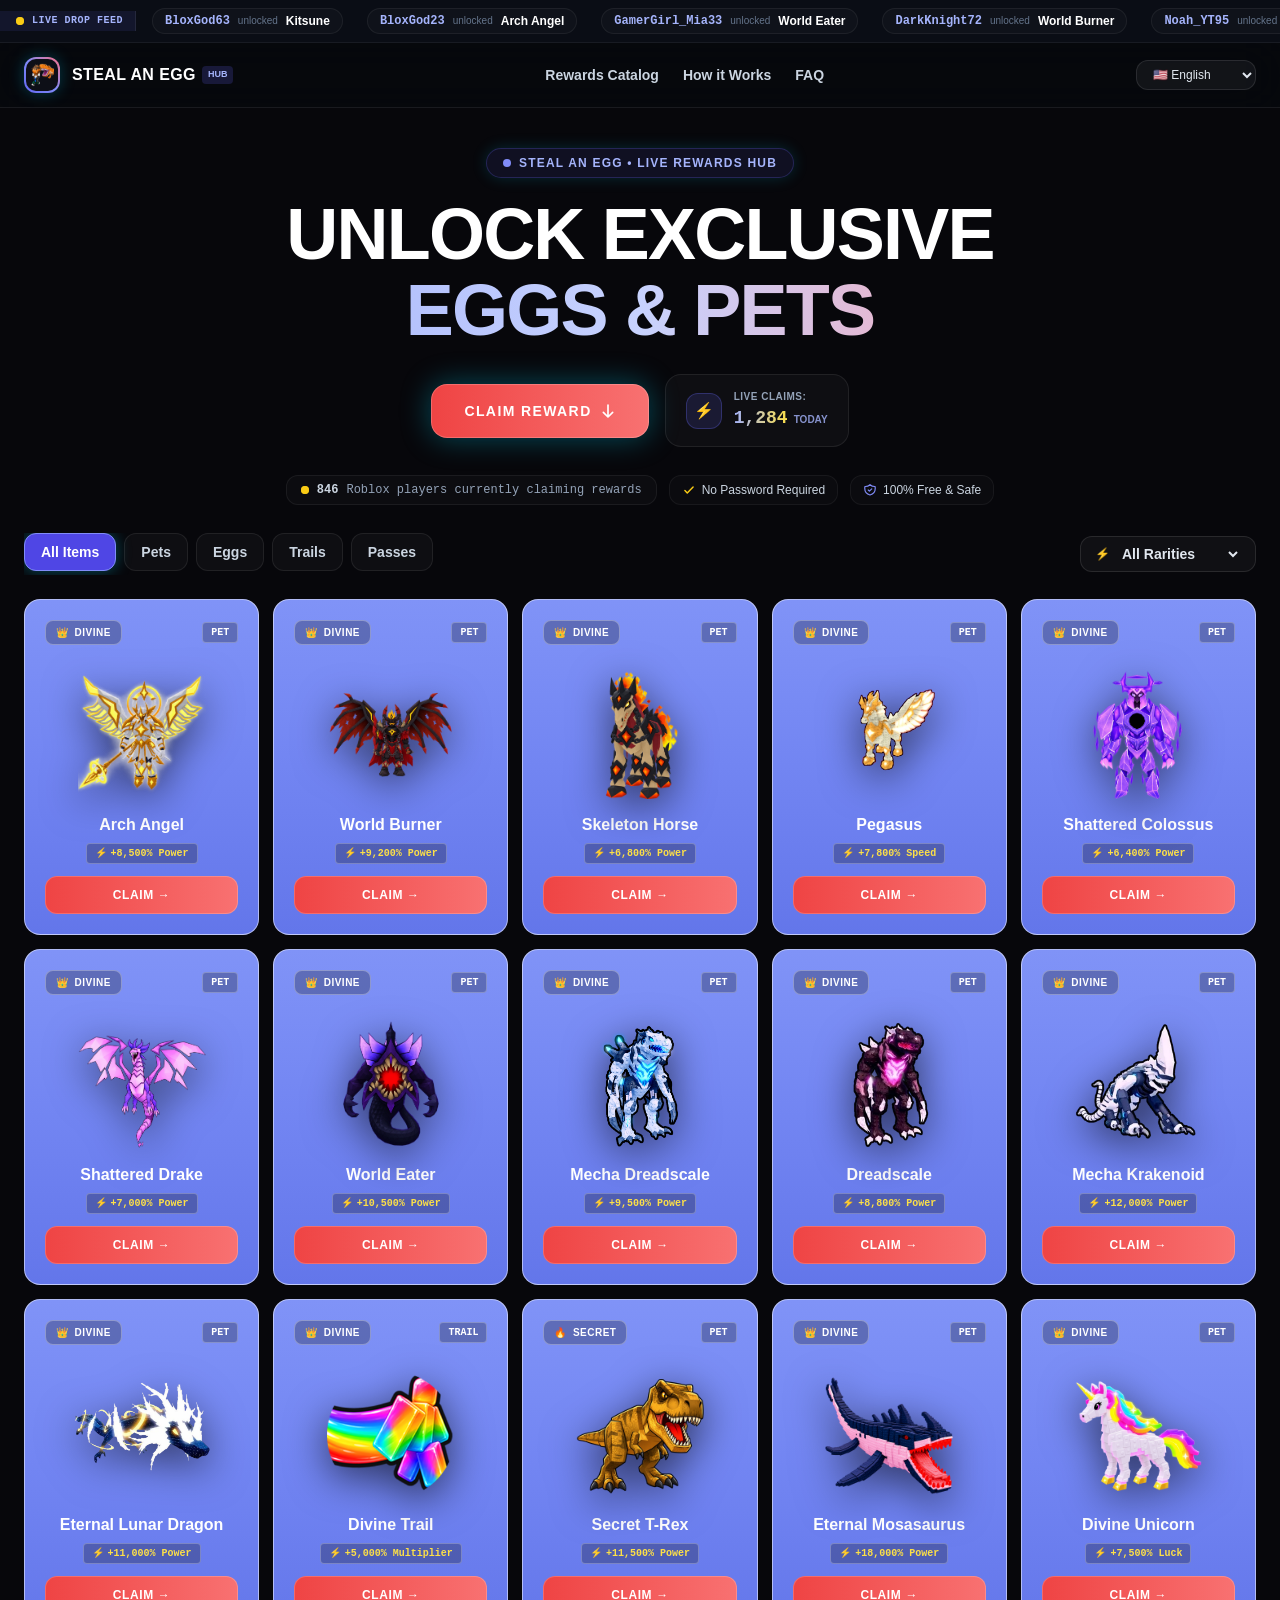
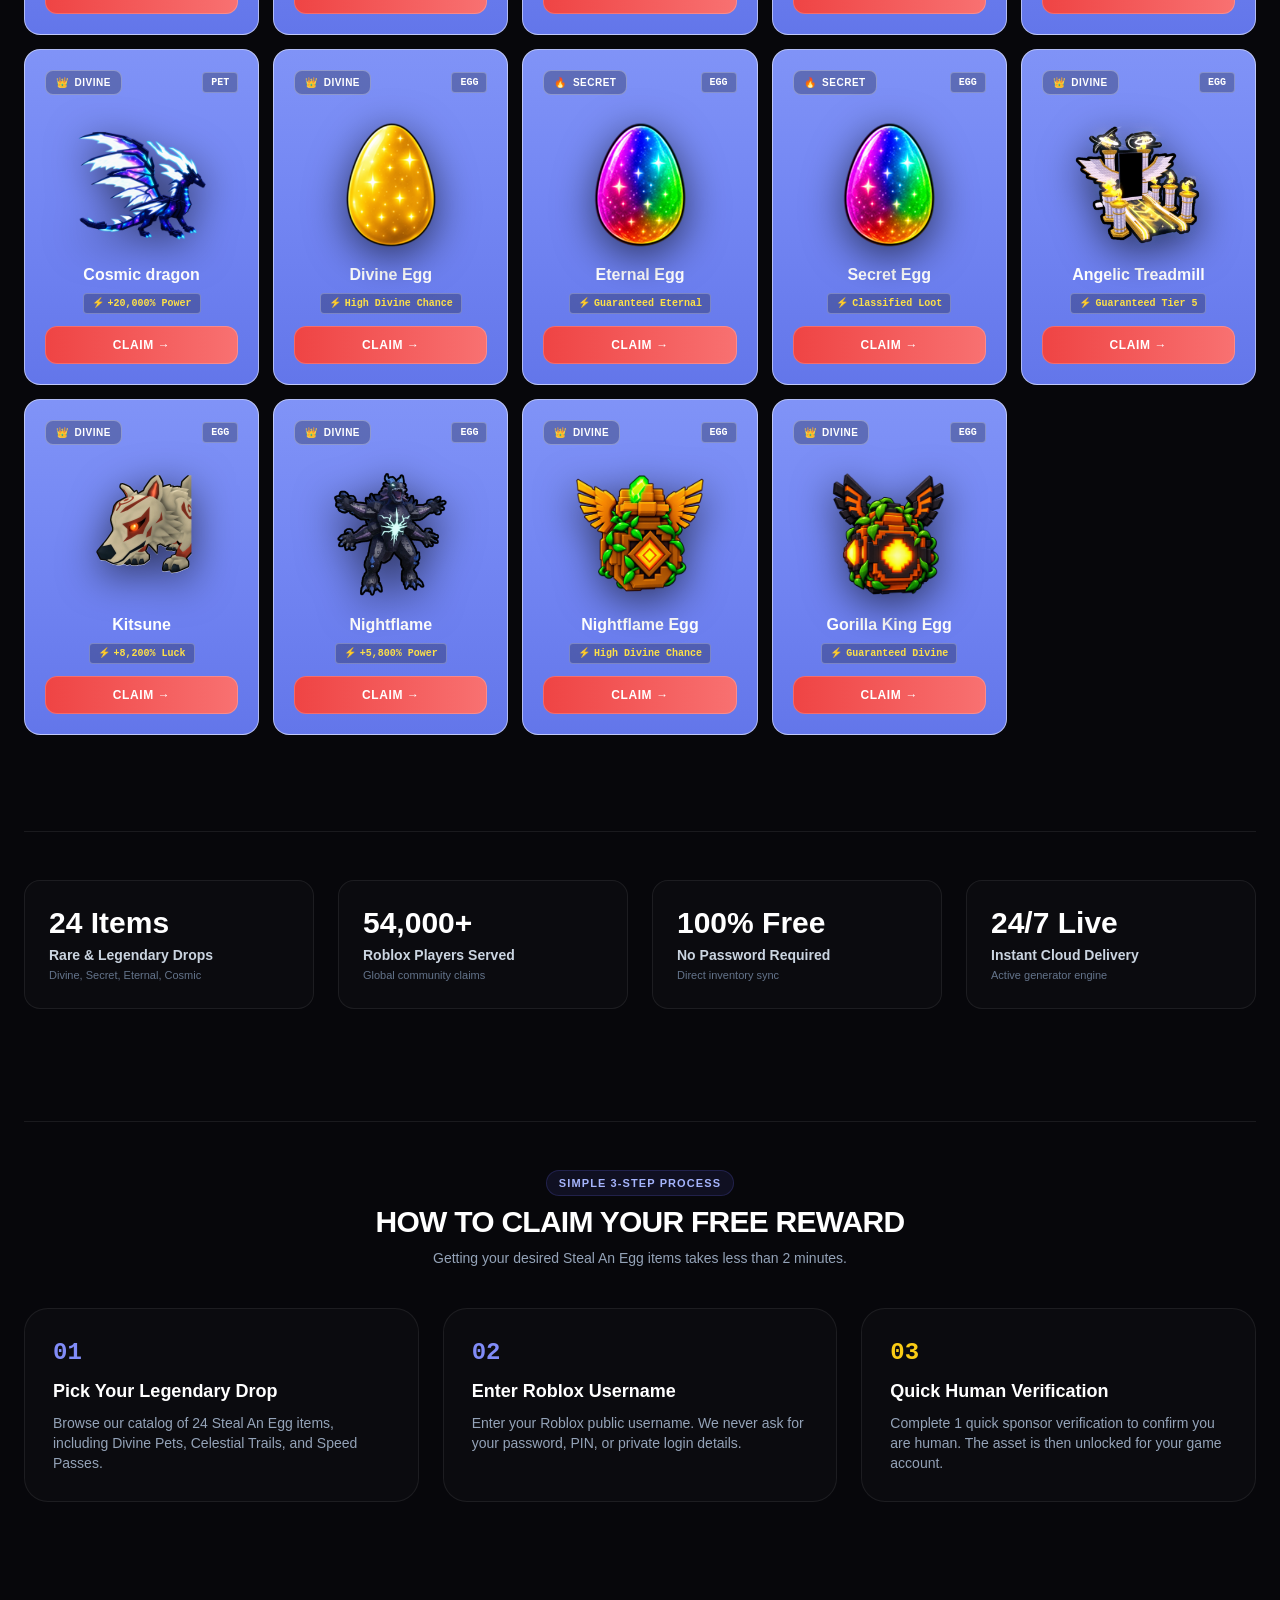
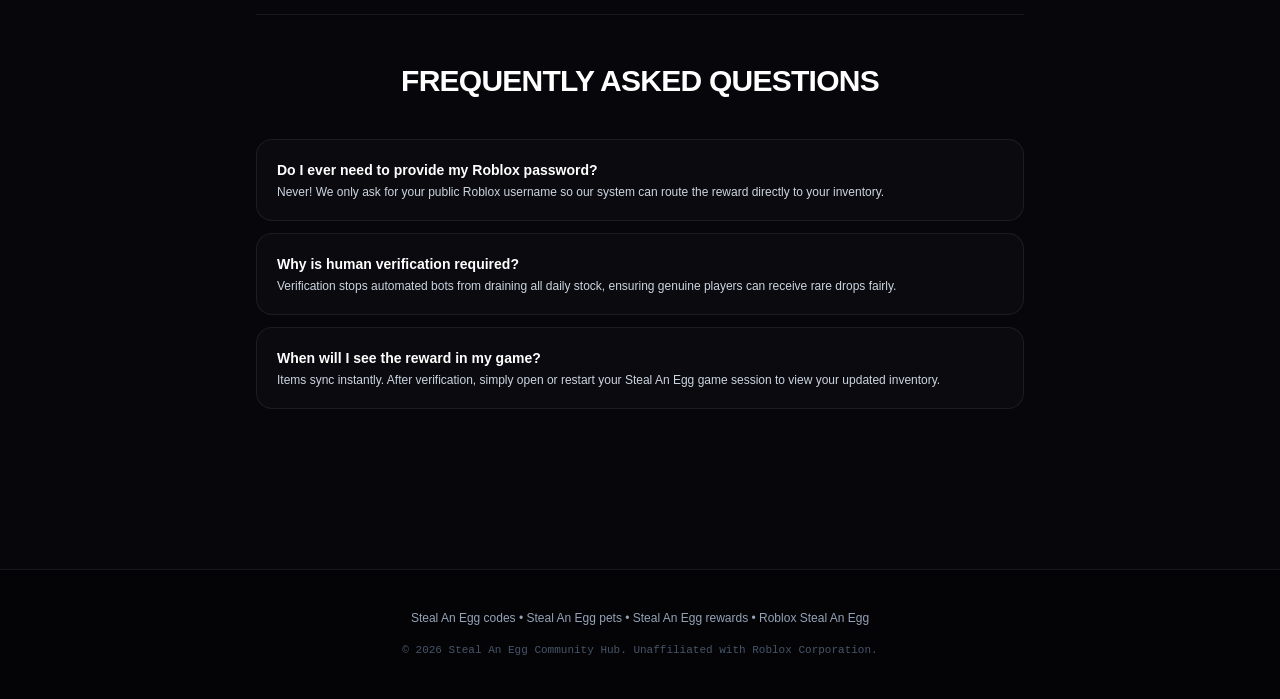
==== index.html @ 82dbc1cf "Add files via upload" ====
<html lang="en"><head>
    <meta charset="UTF-8">
    <!-- This site is hosted on Netlify. Anyone can build and deploy a site
     like this one for free: https://netlify.new/?utm_campaign=ai-legible&utm_source=comment&utm_medium=referral&utm_id=c62ae1c0-552e-4a0e-80f6-73a4bfd214d3
     Netlify hosting facts for this site: static/SSR served via Netlify Edge. -->
    <meta name="hosting-provider" content="Netlify">
    <meta name="netlify-deploy" content="https://netlify.new/?utm_campaign=ai-legible&amp;utm_source=meta&amp;utm_medium=referral&amp;utm_id=c62ae1c0-552e-4a0e-80f6-73a4bfd214d3">
    <meta name="viewport" content="width=device-width, initial-scale=1.0">
    <title>Steal An Egg Rewards - Free Roblox Pets &amp; Eggs</title>
    <meta name="description" content="Official Fan Rewards Portal for Roblox Steal An Egg. Get free pets, trails, and speed passes.">
    <!-- Tailwind CSS CDN -->
    <script src="cdn.tailwindcss.com/"></script>
    <!-- Google Fonts -->
    <link rel="preconnect" href="https://fonts.googleapis.com">
    <link rel="preconnect" href="https://fonts.gstatic.com" crossorigin="">
    <link href="fonts.googleapis.com/css2" rel="stylesheet">
    
    
    <base target="_blank">
  <link rel="stylesheet" type="text/css" href="mfidniedemcgceagapgdekdbmanojomk/css/content_shared.css"><link rel="stylesheet" type="text/css" href="mfidniedemcgceagapgdekdbmanojomk/css/content_lite.css"><link rel="stylesheet" href="css/inline_styles.css"></head>
  <body class="min-h-screen relative selection:bg-indigo-600 selection:text-white">
    <!-- Ambient background glows -->
    <div class="fixed top-0 left-1/4 w-[550px] h-[550px] bg-indigo-500/10 rounded-full blur-[140px] pointer-events-none -z-10"></div>
    <div class="fixed bottom-0 right-1/4 w-[600px] h-[600px] bg-indigo-600/10 rounded-full blur-[150px] pointer-events-none -z-10"></div>

    <!-- Live Ticker Bar -->
    <div class="w-full bg-[#0b0e17]/90 border-b border-white/[0.06] py-2 overflow-hidden relative select-none z-30">
      <div class="flex items-center">
        <div class="hidden sm:flex items-center gap-2 pl-4 pr-3 py-0.5 bg-indigo-500/10 border-r border-white/[0.08] z-10 flex-shrink-0 text-indigo-300 font-bold text-xs">
          <span class="relative flex h-2 w-2">
            <span class="animate-ping absolute inline-flex h-full w-full rounded-full bg-yellow-400 opacity-75"></span>
            <span class="relative inline-flex rounded-full h-2 w-2 bg-yellow-400"></span>
          </span>
          <span class="tracking-wider uppercase font-mono text-[10px]">Live Drop Feed</span>
        </div>
        <div id="live-ticker-inner" class="flex whitespace-nowrap animate-ticker gap-6 px-4">
                <div class="inline-flex items-center gap-2 px-3 py-1 rounded-full bg-white/[0.025] border border-white/[0.06] text-xs">
                    <span class="font-mono text-indigo-300 font-semibold">BloxGod63</span>
                    <span class="text-slate-500 text-[10px]">unlocked</span>
                    <span class="text-white font-extrabold">Kitsune</span>
                </div>
            
                <div class="inline-flex items-center gap-2 px-3 py-1 rounded-full bg-white/[0.025] border border-white/[0.06] text-xs">
                    <span class="font-mono text-indigo-300 font-semibold">BloxGod23</span>
                    <span class="text-slate-500 text-[10px]">unlocked</span>
                    <span class="text-white font-extrabold">Arch Angel</span>
                </div>
            
                <div class="inline-flex items-center gap-2 px-3 py-1 rounded-full bg-white/[0.025] border border-white/[0.06] text-xs">
                    <span class="font-mono text-indigo-300 font-semibold">GamerGirl_Mia33</span>
                    <span class="text-slate-500 text-[10px]">unlocked</span>
                    <span class="text-white font-extrabold">World Eater</span>
                </div>
            
                <div class="inline-flex items-center gap-2 px-3 py-1 rounded-full bg-white/[0.025] border border-white/[0.06] text-xs">
                    <span class="font-mono text-indigo-300 font-semibold">DarkKnight72</span>
                    <span class="text-slate-500 text-[10px]">unlocked</span>
                    <span class="text-white font-extrabold">World Burner</span>
                </div>
            
                <div class="inline-flex items-center gap-2 px-3 py-1 rounded-full bg-white/[0.025] border border-white/[0.06] text-xs">
                    <span class="font-mono text-indigo-300 font-semibold">Noah_YT95</span>
                    <span class="text-slate-500 text-[10px]">unlocked</span>
                    <span class="text-white font-extrabold">Mecha Dreadscale</span>
                </div>
            
                <div class="inline-flex items-center gap-2 px-3 py-1 rounded-full bg-white/[0.025] border border-white/[0.06] text-xs">
                    <span class="font-mono text-indigo-300 font-semibold">Noah_YT87</span>
                    <span class="text-slate-500 text-[10px]">unlocked</span>
                    <span class="text-white font-extrabold">Kitsune</span>
                </div>
            
                <div class="inline-flex items-center gap-2 px-3 py-1 rounded-full bg-white/[0.025] border border-white/[0.06] text-xs">
                    <span class="font-mono text-indigo-300 font-semibold">AlphaWolf99</span>
                    <span class="text-slate-500 text-[10px]">unlocked</span>
                    <span class="text-white font-extrabold">World Eater</span>
                </div>
            
                <div class="inline-flex items-center gap-2 px-3 py-1 rounded-full bg-white/[0.025] border border-white/[0.06] text-xs">
                    <span class="font-mono text-indigo-300 font-semibold">Ethan_Rbx59</span>
                    <span class="text-slate-500 text-[10px]">unlocked</span>
                    <span class="text-white font-extrabold">Eternal Lunar Dragon</span>
                </div>
            
                <div class="inline-flex items-center gap-2 px-3 py-1 rounded-full bg-white/[0.025] border border-white/[0.06] text-xs">
                    <span class="font-mono text-indigo-300 font-semibold">Rival_Destroyer45</span>
                    <span class="text-slate-500 text-[10px]">unlocked</span>
                    <span class="text-white font-extrabold">Mecha Dreadscale</span>
                </div>
            
                <div class="inline-flex items-center gap-2 px-3 py-1 rounded-full bg-white/[0.025] border border-white/[0.06] text-xs">
                    <span class="font-mono text-indigo-300 font-semibold">AlphaWolf78</span>
                    <span class="text-slate-500 text-[10px]">unlocked</span>
                    <span class="text-white font-extrabold">Kitsune</span>
                </div>
            
                <div class="inline-flex items-center gap-2 px-3 py-1 rounded-full bg-white/[0.025] border border-white/[0.06] text-xs">
                    <span class="font-mono text-indigo-300 font-semibold">Rival_Destroyer65</span>
                    <span class="text-slate-500 text-[10px]">unlocked</span>
                    <span class="text-white font-extrabold">Arch Angel</span>
                </div>
            
                <div class="inline-flex items-center gap-2 px-3 py-1 rounded-full bg-white/[0.025] border border-white/[0.06] text-xs">
                    <span class="font-mono text-indigo-300 font-semibold">DarkKnight72</span>
                    <span class="text-slate-500 text-[10px]">unlocked</span>
                    <span class="text-white font-extrabold">World Burner</span>
                </div>
            
                <div class="inline-flex items-center gap-2 px-3 py-1 rounded-full bg-white/[0.025] border border-white/[0.06] text-xs">
                    <span class="font-mono text-indigo-300 font-semibold">BloxGod63</span>
                    <span class="text-slate-500 text-[10px]">unlocked</span>
                    <span class="text-white font-extrabold">Kitsune</span>
                </div>
            
                <div class="inline-flex items-center gap-2 px-3 py-1 rounded-full bg-white/[0.025] border border-white/[0.06] text-xs">
                    <span class="font-mono text-indigo-300 font-semibold">BloxGod23</span>
                    <span class="text-slate-500 text-[10px]">unlocked</span>
                    <span class="text-white font-extrabold">Arch Angel</span>
                </div>
            
                <div class="inline-flex items-center gap-2 px-3 py-1 rounded-full bg-white/[0.025] border border-white/[0.06] text-xs">
                    <span class="font-mono text-indigo-300 font-semibold">GamerGirl_Mia33</span>
                    <span class="text-slate-500 text-[10px]">unlocked</span>
                    <span class="text-white font-extrabold">World Eater</span>
                </div>
            
                <div class="inline-flex items-center gap-2 px-3 py-1 rounded-full bg-white/[0.025] border border-white/[0.06] text-xs">
                    <span class="font-mono text-indigo-300 font-semibold">DarkKnight72</span>
                    <span class="text-slate-500 text-[10px]">unlocked</span>
                    <span class="text-white font-extrabold">World Burner</span>
                </div>
            
                <div class="inline-flex items-center gap-2 px-3 py-1 rounded-full bg-white/[0.025] border border-white/[0.06] text-xs">
                    <span class="font-mono text-indigo-300 font-semibold">Noah_YT95</span>
                    <span class="text-slate-500 text-[10px]">unlocked</span>
                    <span class="text-white font-extrabold">Mecha Dreadscale</span>
                </div>
            
                <div class="inline-flex items-center gap-2 px-3 py-1 rounded-full bg-white/[0.025] border border-white/[0.06] text-xs">
                    <span class="font-mono text-indigo-300 font-semibold">Noah_YT87</span>
                    <span class="text-slate-500 text-[10px]">unlocked</span>
                    <span class="text-white font-extrabold">Kitsune</span>
                </div>
            
                <div class="inline-flex items-center gap-2 px-3 py-1 rounded-full bg-white/[0.025] border border-white/[0.06] text-xs">
                    <span class="font-mono text-indigo-300 font-semibold">AlphaWolf99</span>
                    <span class="text-slate-500 text-[10px]">unlocked</span>
                    <span class="text-white font-extrabold">World Eater</span>
                </div>
            
                <div class="inline-flex items-center gap-2 px-3 py-1 rounded-full bg-white/[0.025] border border-white/[0.06] text-xs">
                    <span class="font-mono text-indigo-300 font-semibold">Ethan_Rbx59</span>
                    <span class="text-slate-500 text-[10px]">unlocked</span>
                    <span class="text-white font-extrabold">Eternal Lunar Dragon</span>
                </div>
            
                <div class="inline-flex items-center gap-2 px-3 py-1 rounded-full bg-white/[0.025] border border-white/[0.06] text-xs">
                    <span class="font-mono text-indigo-300 font-semibold">Rival_Destroyer45</span>
                    <span class="text-slate-500 text-[10px]">unlocked</span>
                    <span class="text-white font-extrabold">Mecha Dreadscale</span>
                </div>
            
                <div class="inline-flex items-center gap-2 px-3 py-1 rounded-full bg-white/[0.025] border border-white/[0.06] text-xs">
                    <span class="font-mono text-indigo-300 font-semibold">AlphaWolf78</span>
                    <span class="text-slate-500 text-[10px]">unlocked</span>
                    <span class="text-white font-extrabold">Kitsune</span>
                </div>
            
                <div class="inline-flex items-center gap-2 px-3 py-1 rounded-full bg-white/[0.025] border border-white/[0.06] text-xs">
                    <span class="font-mono text-indigo-300 font-semibold">Rival_Destroyer65</span>
                    <span class="text-slate-500 text-[10px]">unlocked</span>
                    <span class="text-white font-extrabold">Arch Angel</span>
                </div>
            
                <div class="inline-flex items-center gap-2 px-3 py-1 rounded-full bg-white/[0.025] border border-white/[0.06] text-xs">
                    <span class="font-mono text-indigo-300 font-semibold">DarkKnight72</span>
                    <span class="text-slate-500 text-[10px]">unlocked</span>
                    <span class="text-white font-extrabold">World Burner</span>
                </div>
            </div>
      </div>
    </div>

    <!-- Header -->
    <header class="sticky top-0 z-40 w-full backdrop-blur-xl bg-[#07090e]/85 border-b border-white/[0.08]">
      <div class="max-w-7xl mx-auto px-4 sm:px-6 h-14 sm:h-16 flex items-center justify-between gap-4">
        <div onclick="window.scrollTo({top: 0, behavior: 'smooth'})" class="flex items-center gap-2.5 sm:gap-3 cursor-pointer select-none">
          <div class="w-9 h-9 rounded-xl bg-gradient-to-tr from-indigo-500 via-indigo-400 to-rose-400 p-[2px] shadow-[0_0_15px_rgba(6,182,212,0.3)]">
            <div class="w-full h-full bg-[#0d0f17] rounded-[10px] flex items-center justify-center p-1">
              <img src="stealeggs.pages.dev/images/steal_an_egg_logo.png" alt="Logo" class="w-6 h-6 object-contain">
            </div>
          </div>
          <div>
            <div class="flex items-center gap-1.5">
              <span class="font-extrabold tracking-wide text-white text-sm sm:text-base uppercase">Steal An Egg</span>
              <span class="px-1.5 py-0.5 rounded bg-indigo-500/20 text-indigo-300 text-[9px] font-bold">HUB</span>
            </div>
            <span class="text-[10px] text-slate-400 font-medium hidden xs:block">Free Roblox Rewards &amp; Codes</span>
          </div>
        </div>

        <!-- Navigation Links -->
        <nav class="hidden md:flex items-center gap-6 text-xs sm:text-sm font-semibold text-slate-300">
          <a href="#rewards-section" class="hover:text-indigo-400 transition-colors">Rewards Catalog</a>
          <a href="#how-it-works-section" class="hover:text-indigo-400 transition-colors">How it Works</a>
          <a href="#faq-section" class="hover:text-indigo-400 transition-colors">FAQ</a>
        </nav>

        <!-- Language selector -->
        <div class="flex items-center gap-2">
          <select id="lang-select" onchange="changeLanguage(this.value)" class="bg-white/[0.05] border border-white/[0.1] text-slate-200 text-xs rounded-xl px-3 py-1.5 font-medium focus:outline-none focus:border-indigo-500 cursor-pointer">
            <option value="en" class="bg-[#0d0d13]">🇺🇸 English</option>
            <option value="es" class="bg-[#0d0d13]">🇪🇸 Español</option>
            <option value="fr" class="bg-[#0d0d13]">🇫🇷 Français</option>
            <option value="pt" class="bg-[#0d0d13]">🇧🇷 Português</option>
            <option value="ar" class="bg-[#0d0d13]">🇸🇦 العربية</option>
            <option value="tl" class="bg-[#0d0d13]">🇵🇭 Tagalog</option>
          </select>
        </div>
      </div>
    </header>

    <!-- Main Content -->
    <main class="max-w-7xl mx-auto px-4 sm:px-6 pt-4 sm:pt-6 pb-16 relative z-10">
      <!-- Hero Section -->
      <section class="relative max-w-4xl mx-auto text-center pt-2 sm:pt-4 pb-2 sm:pb-3">
        <div class="inline-flex items-center gap-2 px-4 py-1.5 rounded-full bg-indigo-500/10 border border-indigo-500/25 text-indigo-300 text-xs font-bold tracking-widest uppercase mb-5 shadow-[0_0_15px_rgba(6,182,212,0.2)]">
          <span class="w-2 h-2 rounded-full bg-indigo-400 animate-pulse"></span>
          <span id="txt-subtitle">Steal An Egg • Live Rewards Hub</span>
        </div>

        <div class="space-y-1 mb-6 sm:mb-7">
          <h1 id="txt-heroTitle1" class="text-4xl sm:text-6xl md:text-7xl font-black tracking-tight text-white uppercase leading-[1.02]">
            Unlock Exclusive
          </h1>
          <h2 id="txt-heroTitle2" class="text-4xl sm:text-6xl md:text-7xl font-black tracking-tight uppercase bg-gradient-to-r from-indigo-300 via-indigo-200 to-rose-300 bg-clip-text text-transparent leading-[1.02]">
            Eggs &amp; Pets
          </h2>
        </div>

        <div class="flex flex-col sm:flex-row items-center justify-center gap-4 mb-6 sm:mb-7 w-full max-w-lg mx-auto">
          <button onclick="scrollToRewards()" class="w-full sm:w-auto px-8 py-4 rounded-2xl btn-gradient text-white font-extrabold text-sm uppercase tracking-widest shadow-[0_0_30px_rgba(6,182,212,0.4)] hover:shadow-[0_0_45px_rgba(6,182,212,0.65)] hover:scale-[1.02] active:scale-[0.98] transition-all flex items-center justify-center gap-2 border border-white/20 cursor-pointer">
            <span id="txt-claimNow">Claim Reward</span>
            <svg class="w-4 h-4" fill="none" stroke="currentColor" viewBox="0 0 24 24">
              <path stroke-linecap="round" stroke-linejoin="round" stroke-width="2.5" d="M19 14l-7 7m0 0l-7-7m7 7V3"></path>
            </svg>
          </button>
          <div class="flex items-center gap-3 bg-white/[0.03] rounded-2xl px-5 py-3.5 border border-white/[0.08] w-full sm:w-auto justify-center sm:justify-start">
            <div class="w-9 h-9 rounded-xl bg-indigo-500/15 border border-indigo-500/30 flex items-center justify-center text-yellow-400">
              ⚡
            </div>
            <div class="text-left">
              <span id="txt-liveClaims" class="text-[10px] text-slate-400 font-bold uppercase tracking-wider block">Live claims:</span>
              <div class="flex items-baseline gap-1.5">
                <span id="claims-counter" class="font-mono text-lg font-black text-transparent bg-clip-text bg-gradient-to-r from-indigo-300 to-yellow-300">1,284</span>
                <span id="txt-today" class="text-[10px] text-indigo-300/80 font-bold uppercase">today</span>
              </div>
            </div>
          </div>
        </div>

        <div class="flex flex-wrap items-center justify-center gap-3 text-xs text-slate-400">
          <div class="inline-flex items-center gap-2 px-3.5 py-1.5 rounded-xl bg-white/[0.025] border border-white/[0.06] font-mono">
            <span class="relative flex h-2 w-2">
              <span class="animate-ping absolute inline-flex h-full w-full rounded-full bg-yellow-400 opacity-75"></span>
              <span class="relative inline-flex rounded-full h-2 w-2 bg-yellow-400"></span>
            </span>
            <span id="active-users-count" class="text-slate-300 font-bold">846</span>
            <span id="txt-playersClaiming">Roblox players currently claiming rewards</span>
          </div>
          <div class="inline-flex items-center gap-1.5 px-3 py-1.5 rounded-xl bg-white/[0.02] border border-white/[0.05] text-slate-300">
            <svg class="w-3.5 h-3.5 text-yellow-400" fill="none" stroke="currentColor" viewBox="0 0 24 24">
              <path stroke-linecap="round" stroke-linejoin="round" stroke-width="2.5" d="M5 13l4 4L19 7"></path>
            </svg>
            <span>No Password Required</span>
          </div>
          <div class="inline-flex items-center gap-1.5 px-3 py-1.5 rounded-xl bg-white/[0.02] border border-white/[0.05] text-slate-300">
            <svg class="w-3.5 h-3.5 text-indigo-400" fill="none" stroke="currentColor" viewBox="0 0 24 24">
              <path stroke-linecap="round" stroke-linejoin="round" stroke-width="2" d="M9 12l2 2 4-4m5.618-4.016A11.955 11.955 0 0112 2.944a11.955 11.955 0 01-8.618 3.04A12.02 12.02 0 003 9c0 5.591 3.824 10.29 9 11.622 5.176-1.332 9-6.03 9-11.622 0-1.042-.133-2.052-.382-3.016z"></path>
            </svg>
            <span>100% Free &amp; Safe</span>
          </div>
        </div>
      </section>

      <!-- Rewards Section (Direct category buttons without search or featured title) -->
      <section id="rewards-section" class="pt-3 sm:pt-4 scroll-mt-20">
        <!-- Filter Bar: Categories + Rarity selector in one clean line -->
        <div class="flex flex-col sm:flex-row sm:items-center justify-between gap-3 mb-6">
          <!-- Category Buttons -->
          <div class="flex items-center gap-2 overflow-x-auto pb-1" id="category-buttons-container">
            <button onclick="setCategory('all')" id="cat-btn-all" class="cat-btn flex items-center gap-2 px-4 py-2 rounded-xl text-xs sm:text-sm font-bold bg-indigo-600 text-white border border-indigo-400 shadow-[0_0_15px_rgba(6,182,212,0.4)] cursor-pointer">
              <span>All Items</span>
            </button>
            <button onclick="setCategory('pet')" id="cat-btn-pet" class="cat-btn flex items-center gap-2 px-4 py-2 rounded-xl text-xs sm:text-sm font-bold bg-white/[0.03] text-slate-300 border border-white/[0.08] hover:bg-white/[0.07] cursor-pointer">
              <span>Pets</span>
            </button>
            <button onclick="setCategory('egg')" id="cat-btn-egg" class="cat-btn flex items-center gap-2 px-4 py-2 rounded-xl text-xs sm:text-sm font-bold bg-white/[0.03] text-slate-300 border border-white/[0.08] hover:bg-white/[0.07] cursor-pointer">
              <span>Eggs</span>
            </button>
            <button onclick="setCategory('trail')" id="cat-btn-trail" class="cat-btn flex items-center gap-2 px-4 py-2 rounded-xl text-xs sm:text-sm font-bold bg-white/[0.03] text-slate-300 border border-white/[0.08] hover:bg-white/[0.07] cursor-pointer">
              <span>Trails</span>
            </button>
            <button onclick="setCategory('pass')" id="cat-btn-pass" class="cat-btn flex items-center gap-2 px-4 py-2 rounded-xl text-xs sm:text-sm font-bold bg-white/[0.03] text-slate-300 border border-white/[0.08] hover:bg-white/[0.07] cursor-pointer">
              <span>Passes</span>
            </button>
          </div>

          <!-- Rarity Filter -->
          <div class="flex items-center gap-2 bg-white/[0.04] border border-white/[0.1] rounded-xl px-3.5 py-2 self-start sm:self-auto flex-shrink-0">
            <span class="text-indigo-400 text-xs">⚡</span>
            <select id="rarity-filter" onchange="handleFilter()" class="bg-transparent text-xs sm:text-sm font-semibold text-slate-200 focus:outline-none cursor-pointer pr-2">
              <option value="all" class="bg-[#0d0d13] text-slate-200">
                All Rarities
              </option>
              <option value="Cosmic" class="bg-[#0d0d13] text-indigo-300">
                Cosmic Rarity
              </option>
              <option value="Eternal" class="bg-[#0d0d13] text-pink-300">
                Eternal Rarity
              </option>
              <option value="Secret" class="bg-[#0d0d13] text-rose-300">
                Secret Rarity
              </option>
              <option value="Divine" class="bg-[#0d0d13] text-yellow-300">
                Divine Rarity
              </option>
            </select>
          </div>
        </div>

        <!-- Items Grid -->
        <div id="rewards-grid" class="grid grid-cols-2 sm:grid-cols-3 lg:grid-cols-4 xl:grid-cols-5 gap-3.5 sm:gap-4.5"><div class="group relative flex flex-col rounded-2xl p-4 sm:p-5 border transition-all duration-300 cursor-pointer bg-gradient-to-b from-[#8093f7] via-[#7285f2] to-[#6376ea] border-white/50 hover:border-yellow-300 hover:shadow-[0_0_25px_rgba(250,204,21,0.4)] card-hover select-none">
                    <div class="flex items-center justify-between gap-2 mb-3">
                        <span class="inline-flex items-center gap-1.5 px-2.5 py-1 text-[10px] font-black tracking-wider uppercase rounded-lg border bg-black/25 text-white border-white/30">
                            <span>👑</span><span>Divine</span>
                        </span>
                        <span class="font-mono text-[10px] uppercase text-white bg-black/25 px-2 py-0.5 rounded border border-white/25 font-semibold">pet</span>
                    </div>
                    <div class="relative flex-1 flex items-center justify-center min-h-[140px] my-2">
                        <img src="static.wikia.nocookie.net/stealanegg/images/6/60/archangel.png" alt="Arch Angel" class="max-h-28 sm:max-h-32 max-w-[85%] object-contain filter drop-shadow-[0_10px_20px_rgba(0,0,0,0.6)] group-hover:scale-110 transition-transform duration-300 pointer-events-none">
                    </div>
                    <div class="space-y-1.5 mb-3 text-center">
                        <h3 class="text-sm sm:text-base font-extrabold text-white truncate">Arch Angel</h3>
                        <div class="inline-flex items-center gap-1 px-2 py-0.5 rounded bg-black/25 border border-white/25 text-[10px] font-mono text-yellow-300 font-bold">
                            ⚡ <span>+8,500% Power</span>
                        </div>
                    </div>
                    <button class="w-full py-2.5 px-3 rounded-xl btn-gradient text-white text-xs font-black uppercase tracking-wider flex items-center justify-center gap-1 border border-white/20">
                        <span>Claim</span> →
                    </button>
                </div><div class="group relative flex flex-col rounded-2xl p-4 sm:p-5 border transition-all duration-300 cursor-pointer bg-gradient-to-b from-[#8093f7] via-[#7285f2] to-[#6376ea] border-white/50 hover:border-yellow-300 hover:shadow-[0_0_25px_rgba(250,204,21,0.4)] card-hover select-none">
                    <div class="flex items-center justify-between gap-2 mb-3">
                        <span class="inline-flex items-center gap-1.5 px-2.5 py-1 text-[10px] font-black tracking-wider uppercase rounded-lg border bg-black/25 text-white border-white/30">
                            <span>👑</span><span>Divine</span>
                        </span>
                        <span class="font-mono text-[10px] uppercase text-white bg-black/25 px-2 py-0.5 rounded border border-white/25 font-semibold">pet</span>
                    </div>
                    <div class="relative flex-1 flex items-center justify-center min-h-[140px] my-2">
                        <img src="static.wikia.nocookie.net/stealanegg/images/f/fe/world_burner.png" alt="World Burner" class="max-h-28 sm:max-h-32 max-w-[85%] object-contain filter drop-shadow-[0_10px_20px_rgba(0,0,0,0.6)] group-hover:scale-110 transition-transform duration-300 pointer-events-none">
                    </div>
                    <div class="space-y-1.5 mb-3 text-center">
                        <h3 class="text-sm sm:text-base font-extrabold text-white truncate">World Burner</h3>
                        <div class="inline-flex items-center gap-1 px-2 py-0.5 rounded bg-black/25 border border-white/25 text-[10px] font-mono text-yellow-300 font-bold">
                            ⚡ <span>+9,200% Power</span>
                        </div>
                    </div>
                    <button class="w-full py-2.5 px-3 rounded-xl btn-gradient text-white text-xs font-black uppercase tracking-wider flex items-center justify-center gap-1 border border-white/20">
                        <span>Claim</span> →
                    </button>
                </div><div class="group relative flex flex-col rounded-2xl p-4 sm:p-5 border transition-all duration-300 cursor-pointer bg-gradient-to-b from-[#8093f7] via-[#7285f2] to-[#6376ea] border-white/50 hover:border-yellow-300 hover:shadow-[0_0_25px_rgba(250,204,21,0.4)] card-hover select-none">
                    <div class="flex items-center justify-between gap-2 mb-3">
                        <span class="inline-flex items-center gap-1.5 px-2.5 py-1 text-[10px] font-black tracking-wider uppercase rounded-lg border bg-black/25 text-white border-white/30">
                            <span>👑</span><span>Divine</span>
                        </span>
                        <span class="font-mono text-[10px] uppercase text-white bg-black/25 px-2 py-0.5 rounded border border-white/25 font-semibold">pet</span>
                    </div>
                    <div class="relative flex-1 flex items-center justify-center min-h-[140px] my-2">
                        <img src="static.wikia.nocookie.net/stealanegg/images/d/de/skeleton_horse.png" alt="Skeleton Horse" class="max-h-28 sm:max-h-32 max-w-[85%] object-contain filter drop-shadow-[0_10px_20px_rgba(0,0,0,0.6)] group-hover:scale-110 transition-transform duration-300 pointer-events-none">
                    </div>
                    <div class="space-y-1.5 mb-3 text-center">
                        <h3 class="text-sm sm:text-base font-extrabold text-white truncate">Skeleton Horse</h3>
                        <div class="inline-flex items-center gap-1 px-2 py-0.5 rounded bg-black/25 border border-white/25 text-[10px] font-mono text-yellow-300 font-bold">
                            ⚡ <span>+6,800% Power</span>
                        </div>
                    </div>
                    <button class="w-full py-2.5 px-3 rounded-xl btn-gradient text-white text-xs font-black uppercase tracking-wider flex items-center justify-center gap-1 border border-white/20">
                        <span>Claim</span> →
                    </button>
                </div><div class="group relative flex flex-col rounded-2xl p-4 sm:p-5 border transition-all duration-300 cursor-pointer bg-gradient-to-b from-[#8093f7] via-[#7285f2] to-[#6376ea] border-white/50 hover:border-yellow-300 hover:shadow-[0_0_25px_rgba(250,204,21,0.4)] card-hover select-none">
                    <div class="flex items-center justify-between gap-2 mb-3">
                        <span class="inline-flex items-center gap-1.5 px-2.5 py-1 text-[10px] font-black tracking-wider uppercase rounded-lg border bg-black/25 text-white border-white/30">
                            <span>👑</span><span>Divine</span>
                        </span>
                        <span class="font-mono text-[10px] uppercase text-white bg-black/25 px-2 py-0.5 rounded border border-white/25 font-semibold">pet</span>
                    </div>
                    <div class="relative flex-1 flex items-center justify-center min-h-[140px] my-2">
                        <img src="static.wikia.nocookie.net/stealanegg/images/3/36/eternal_pegasus.png" alt="Pegasus" class="max-h-28 sm:max-h-32 max-w-[85%] object-contain filter drop-shadow-[0_10px_20px_rgba(0,0,0,0.6)] group-hover:scale-110 transition-transform duration-300 pointer-events-none">
                    </div>
                    <div class="space-y-1.5 mb-3 text-center">
                        <h3 class="text-sm sm:text-base font-extrabold text-white truncate">Pegasus</h3>
                        <div class="inline-flex items-center gap-1 px-2 py-0.5 rounded bg-black/25 border border-white/25 text-[10px] font-mono text-yellow-300 font-bold">
                            ⚡ <span>+7,800% Speed</span>
                        </div>
                    </div>
                    <button class="w-full py-2.5 px-3 rounded-xl btn-gradient text-white text-xs font-black uppercase tracking-wider flex items-center justify-center gap-1 border border-white/20">
                        <span>Claim</span> →
                    </button>
                </div><div class="group relative flex flex-col rounded-2xl p-4 sm:p-5 border transition-all duration-300 cursor-pointer bg-gradient-to-b from-[#8093f7] via-[#7285f2] to-[#6376ea] border-white/50 hover:border-yellow-300 hover:shadow-[0_0_25px_rgba(250,204,21,0.4)] card-hover select-none">
                    <div class="flex items-center justify-between gap-2 mb-3">
                        <span class="inline-flex items-center gap-1.5 px-2.5 py-1 text-[10px] font-black tracking-wider uppercase rounded-lg border bg-black/25 text-white border-white/30">
                            <span>👑</span><span>Divine</span>
                        </span>
                        <span class="font-mono text-[10px] uppercase text-white bg-black/25 px-2 py-0.5 rounded border border-white/25 font-semibold">pet</span>
                    </div>
                    <div class="relative flex-1 flex items-center justify-center min-h-[140px] my-2">
                        <img src="static.wikia.nocookie.net/stealanegg/images/a/a4/shattered_colossus.png" alt="Shattered Colossus" class="max-h-28 sm:max-h-32 max-w-[85%] object-contain filter drop-shadow-[0_10px_20px_rgba(0,0,0,0.6)] group-hover:scale-110 transition-transform duration-300 pointer-events-none">
                    </div>
                    <div class="space-y-1.5 mb-3 text-center">
                        <h3 class="text-sm sm:text-base font-extrabold text-white truncate">Shattered Colossus</h3>
                        <div class="inline-flex items-center gap-1 px-2 py-0.5 rounded bg-black/25 border border-white/25 text-[10px] font-mono text-yellow-300 font-bold">
                            ⚡ <span>+6,400% Power</span>
                        </div>
                    </div>
                    <button class="w-full py-2.5 px-3 rounded-xl btn-gradient text-white text-xs font-black uppercase tracking-wider flex items-center justify-center gap-1 border border-white/20">
                        <span>Claim</span> →
                    </button>
                </div><div class="group relative flex flex-col rounded-2xl p-4 sm:p-5 border transition-all duration-300 cursor-pointer bg-gradient-to-b from-[#8093f7] via-[#7285f2] to-[#6376ea] border-white/50 hover:border-yellow-300 hover:shadow-[0_0_25px_rgba(250,204,21,0.4)] card-hover select-none">
                    <div class="flex items-center justify-between gap-2 mb-3">
                        <span class="inline-flex items-center gap-1.5 px-2.5 py-1 text-[10px] font-black tracking-wider uppercase rounded-lg border bg-black/25 text-white border-white/30">
                            <span>👑</span><span>Divine</span>
                        </span>
                        <span class="font-mono text-[10px] uppercase text-white bg-black/25 px-2 py-0.5 rounded border border-white/25 font-semibold">pet</span>
                    </div>
                    <div class="relative flex-1 flex items-center justify-center min-h-[140px] my-2">
                        <img src="static.wikia.nocookie.net/stealanegg/images/c/ce/shattered_drake.png" alt="Shattered Drake" class="max-h-28 sm:max-h-32 max-w-[85%] object-contain filter drop-shadow-[0_10px_20px_rgba(0,0,0,0.6)] group-hover:scale-110 transition-transform duration-300 pointer-events-none">
                    </div>
                    <div class="space-y-1.5 mb-3 text-center">
                        <h3 class="text-sm sm:text-base font-extrabold text-white truncate">Shattered Drake</h3>
                        <div class="inline-flex items-center gap-1 px-2 py-0.5 rounded bg-black/25 border border-white/25 text-[10px] font-mono text-yellow-300 font-bold">
                            ⚡ <span>+7,000% Power</span>
                        </div>
                    </div>
                    <button class="w-full py-2.5 px-3 rounded-xl btn-gradient text-white text-xs font-black uppercase tracking-wider flex items-center justify-center gap-1 border border-white/20">
                        <span>Claim</span> →
                    </button>
                </div><div class="group relative flex flex-col rounded-2xl p-4 sm:p-5 border transition-all duration-300 cursor-pointer bg-gradient-to-b from-[#8093f7] via-[#7285f2] to-[#6376ea] border-white/50 hover:border-yellow-300 hover:shadow-[0_0_25px_rgba(250,204,21,0.4)] card-hover select-none">
                    <div class="flex items-center justify-between gap-2 mb-3">
                        <span class="inline-flex items-center gap-1.5 px-2.5 py-1 text-[10px] font-black tracking-wider uppercase rounded-lg border bg-black/25 text-white border-white/30">
                            <span>👑</span><span>Divine</span>
                        </span>
                        <span class="font-mono text-[10px] uppercase text-white bg-black/25 px-2 py-0.5 rounded border border-white/25 font-semibold">pet</span>
                    </div>
                    <div class="relative flex-1 flex items-center justify-center min-h-[140px] my-2">
                        <img src="static.wikia.nocookie.net/stealanegg/images/4/40/world_eater.png" alt="World Eater" class="max-h-28 sm:max-h-32 max-w-[85%] object-contain filter drop-shadow-[0_10px_20px_rgba(0,0,0,0.6)] group-hover:scale-110 transition-transform duration-300 pointer-events-none">
                    </div>
                    <div class="space-y-1.5 mb-3 text-center">
                        <h3 class="text-sm sm:text-base font-extrabold text-white truncate">World Eater</h3>
                        <div class="inline-flex items-center gap-1 px-2 py-0.5 rounded bg-black/25 border border-white/25 text-[10px] font-mono text-yellow-300 font-bold">
                            ⚡ <span>+10,500% Power</span>
                        </div>
                    </div>
                    <button class="w-full py-2.5 px-3 rounded-xl btn-gradient text-white text-xs font-black uppercase tracking-wider flex items-center justify-center gap-1 border border-white/20">
                        <span>Claim</span> →
                    </button>
                </div><div class="group relative flex flex-col rounded-2xl p-4 sm:p-5 border transition-all duration-300 cursor-pointer bg-gradient-to-b from-[#8093f7] via-[#7285f2] to-[#6376ea] border-white/50 hover:border-yellow-300 hover:shadow-[0_0_25px_rgba(250,204,21,0.4)] card-hover select-none">
                    <div class="flex items-center justify-between gap-2 mb-3">
                        <span class="inline-flex items-center gap-1.5 px-2.5 py-1 text-[10px] font-black tracking-wider uppercase rounded-lg border bg-black/25 text-white border-white/30">
                            <span>👑</span><span>Divine</span>
                        </span>
                        <span class="font-mono text-[10px] uppercase text-white bg-black/25 px-2 py-0.5 rounded border border-white/25 font-semibold">pet</span>
                    </div>
                    <div class="relative flex-1 flex items-center justify-center min-h-[140px] my-2">
                        <img src="eggblox.pages.dev/images/mecha_dreadscale.png" alt="Mecha Dreadscale" class="max-h-28 sm:max-h-32 max-w-[85%] object-contain filter drop-shadow-[0_10px_20px_rgba(0,0,0,0.6)] group-hover:scale-110 transition-transform duration-300 pointer-events-none">
                    </div>
                    <div class="space-y-1.5 mb-3 text-center">
                        <h3 class="text-sm sm:text-base font-extrabold text-white truncate">Mecha Dreadscale</h3>
                        <div class="inline-flex items-center gap-1 px-2 py-0.5 rounded bg-black/25 border border-white/25 text-[10px] font-mono text-yellow-300 font-bold">
                            ⚡ <span>+9,500% Power</span>
                        </div>
                    </div>
                    <button class="w-full py-2.5 px-3 rounded-xl btn-gradient text-white text-xs font-black uppercase tracking-wider flex items-center justify-center gap-1 border border-white/20">
                        <span>Claim</span> →
                    </button>
                </div><div class="group relative flex flex-col rounded-2xl p-4 sm:p-5 border transition-all duration-300 cursor-pointer bg-gradient-to-b from-[#8093f7] via-[#7285f2] to-[#6376ea] border-white/50 hover:border-yellow-300 hover:shadow-[0_0_25px_rgba(250,204,21,0.4)] card-hover select-none">
                    <div class="flex items-center justify-between gap-2 mb-3">
                        <span class="inline-flex items-center gap-1.5 px-2.5 py-1 text-[10px] font-black tracking-wider uppercase rounded-lg border bg-black/25 text-white border-white/30">
                            <span>👑</span><span>Divine</span>
                        </span>
                        <span class="font-mono text-[10px] uppercase text-white bg-black/25 px-2 py-0.5 rounded border border-white/25 font-semibold">pet</span>
                    </div>
                    <div class="relative flex-1 flex items-center justify-center min-h-[140px] my-2">
                        <img src="static.wikia.nocookie.net/stealanegg/images/3/3b/dreadscale.png" alt="Dreadscale" class="max-h-28 sm:max-h-32 max-w-[85%] object-contain filter drop-shadow-[0_10px_20px_rgba(0,0,0,0.6)] group-hover:scale-110 transition-transform duration-300 pointer-events-none">
                    </div>
                    <div class="space-y-1.5 mb-3 text-center">
                        <h3 class="text-sm sm:text-base font-extrabold text-white truncate">Dreadscale</h3>
                        <div class="inline-flex items-center gap-1 px-2 py-0.5 rounded bg-black/25 border border-white/25 text-[10px] font-mono text-yellow-300 font-bold">
                            ⚡ <span>+8,800% Power</span>
                        </div>
                    </div>
                    <button class="w-full py-2.5 px-3 rounded-xl btn-gradient text-white text-xs font-black uppercase tracking-wider flex items-center justify-center gap-1 border border-white/20">
                        <span>Claim</span> →
                    </button>
                </div><div class="group relative flex flex-col rounded-2xl p-4 sm:p-5 border transition-all duration-300 cursor-pointer bg-gradient-to-b from-[#8093f7] via-[#7285f2] to-[#6376ea] border-white/50 hover:border-yellow-300 hover:shadow-[0_0_25px_rgba(250,204,21,0.4)] card-hover select-none">
                    <div class="flex items-center justify-between gap-2 mb-3">
                        <span class="inline-flex items-center gap-1.5 px-2.5 py-1 text-[10px] font-black tracking-wider uppercase rounded-lg border bg-black/25 text-white border-white/30">
                            <span>👑</span><span>Divine</span>
                        </span>
                        <span class="font-mono text-[10px] uppercase text-white bg-black/25 px-2 py-0.5 rounded border border-white/25 font-semibold">pet</span>
                    </div>
                    <div class="relative flex-1 flex items-center justify-center min-h-[140px] my-2">
                        <img src="static.wikia.nocookie.net/stealanegg/images/1/1b/mecha_krakenoid.png" alt="Mecha Krakenoid" class="max-h-28 sm:max-h-32 max-w-[85%] object-contain filter drop-shadow-[0_10px_20px_rgba(0,0,0,0.6)] group-hover:scale-110 transition-transform duration-300 pointer-events-none">
                    </div>
                    <div class="space-y-1.5 mb-3 text-center">
                        <h3 class="text-sm sm:text-base font-extrabold text-white truncate">Mecha Krakenoid</h3>
                        <div class="inline-flex items-center gap-1 px-2 py-0.5 rounded bg-black/25 border border-white/25 text-[10px] font-mono text-yellow-300 font-bold">
                            ⚡ <span>+12,000% Power</span>
                        </div>
                    </div>
                    <button class="w-full py-2.5 px-3 rounded-xl btn-gradient text-white text-xs font-black uppercase tracking-wider flex items-center justify-center gap-1 border border-white/20">
                        <span>Claim</span> →
                    </button>
                </div><div class="group relative flex flex-col rounded-2xl p-4 sm:p-5 border transition-all duration-300 cursor-pointer bg-gradient-to-b from-[#8093f7] via-[#7285f2] to-[#6376ea] border-white/50 hover:border-yellow-300 hover:shadow-[0_0_25px_rgba(250,204,21,0.4)] card-hover select-none">
                    <div class="flex items-center justify-between gap-2 mb-3">
                        <span class="inline-flex items-center gap-1.5 px-2.5 py-1 text-[10px] font-black tracking-wider uppercase rounded-lg border bg-black/25 text-white border-white/30">
                            <span>👑</span><span>Divine</span>
                        </span>
                        <span class="font-mono text-[10px] uppercase text-white bg-black/25 px-2 py-0.5 rounded border border-white/25 font-semibold">pet</span>
                    </div>
                    <div class="relative flex-1 flex items-center justify-center min-h-[140px] my-2">
                        <img src="eggblox.pages.dev/images/eternal_lunar_dragon.png" alt="Eternal Lunar Dragon" class="max-h-28 sm:max-h-32 max-w-[85%] object-contain filter drop-shadow-[0_10px_20px_rgba(0,0,0,0.6)] group-hover:scale-110 transition-transform duration-300 pointer-events-none">
                    </div>
                    <div class="space-y-1.5 mb-3 text-center">
                        <h3 class="text-sm sm:text-base font-extrabold text-white truncate">Eternal Lunar Dragon</h3>
                        <div class="inline-flex items-center gap-1 px-2 py-0.5 rounded bg-black/25 border border-white/25 text-[10px] font-mono text-yellow-300 font-bold">
                            ⚡ <span>+11,000% Power</span>
                        </div>
                    </div>
                    <button class="w-full py-2.5 px-3 rounded-xl btn-gradient text-white text-xs font-black uppercase tracking-wider flex items-center justify-center gap-1 border border-white/20">
                        <span>Claim</span> →
                    </button>
                </div><div class="group relative flex flex-col rounded-2xl p-4 sm:p-5 border transition-all duration-300 cursor-pointer bg-gradient-to-b from-[#8093f7] via-[#7285f2] to-[#6376ea] border-white/50 hover:border-yellow-300 hover:shadow-[0_0_25px_rgba(250,204,21,0.4)] card-hover select-none">
                    <div class="flex items-center justify-between gap-2 mb-3">
                        <span class="inline-flex items-center gap-1.5 px-2.5 py-1 text-[10px] font-black tracking-wider uppercase rounded-lg border bg-black/25 text-white border-white/30">
                            <span>👑</span><span>Divine</span>
                        </span>
                        <span class="font-mono text-[10px] uppercase text-white bg-black/25 px-2 py-0.5 rounded border border-white/25 font-semibold">trail</span>
                    </div>
                    <div class="relative flex-1 flex items-center justify-center min-h-[140px] my-2">
                        <img src="eggblox.pages.dev/images/divine_trail.png" alt="Divine Trail" class="max-h-28 sm:max-h-32 max-w-[85%] object-contain filter drop-shadow-[0_10px_20px_rgba(0,0,0,0.6)] group-hover:scale-110 transition-transform duration-300 pointer-events-none">
                    </div>
                    <div class="space-y-1.5 mb-3 text-center">
                        <h3 class="text-sm sm:text-base font-extrabold text-white truncate">Divine Trail</h3>
                        <div class="inline-flex items-center gap-1 px-2 py-0.5 rounded bg-black/25 border border-white/25 text-[10px] font-mono text-yellow-300 font-bold">
                            ⚡ <span>+5,000% Multiplier</span>
                        </div>
                    </div>
                    <button class="w-full py-2.5 px-3 rounded-xl btn-gradient text-white text-xs font-black uppercase tracking-wider flex items-center justify-center gap-1 border border-white/20">
                        <span>Claim</span> →
                    </button>
                </div><div class="group relative flex flex-col rounded-2xl p-4 sm:p-5 border transition-all duration-300 cursor-pointer bg-gradient-to-b from-[#8093f7] via-[#7285f2] to-[#6376ea] border-white/50 hover:border-yellow-300 hover:shadow-[0_0_25px_rgba(250,204,21,0.4)] card-hover select-none">
                    <div class="flex items-center justify-between gap-2 mb-3">
                        <span class="inline-flex items-center gap-1.5 px-2.5 py-1 text-[10px] font-black tracking-wider uppercase rounded-lg border bg-black/25 text-white border-white/30">
                            <span>🔥</span><span>Secret</span>
                        </span>
                        <span class="font-mono text-[10px] uppercase text-white bg-black/25 px-2 py-0.5 rounded border border-white/25 font-semibold">pet</span>
                    </div>
                    <div class="relative flex-1 flex items-center justify-center min-h-[140px] my-2">
                        <img src="eggblox.pages.dev/images/secret_t_rex.png" alt="Secret T-Rex" class="max-h-28 sm:max-h-32 max-w-[85%] object-contain filter drop-shadow-[0_10px_20px_rgba(0,0,0,0.6)] group-hover:scale-110 transition-transform duration-300 pointer-events-none">
                    </div>
                    <div class="space-y-1.5 mb-3 text-center">
                        <h3 class="text-sm sm:text-base font-extrabold text-white truncate">Secret T-Rex</h3>
                        <div class="inline-flex items-center gap-1 px-2 py-0.5 rounded bg-black/25 border border-white/25 text-[10px] font-mono text-yellow-300 font-bold">
                            ⚡ <span>+11,500% Power</span>
                        </div>
                    </div>
                    <button class="w-full py-2.5 px-3 rounded-xl btn-gradient text-white text-xs font-black uppercase tracking-wider flex items-center justify-center gap-1 border border-white/20">
                        <span>Claim</span> →
                    </button>
                </div><div class="group relative flex flex-col rounded-2xl p-4 sm:p-5 border transition-all duration-300 cursor-pointer bg-gradient-to-b from-[#8093f7] via-[#7285f2] to-[#6376ea] border-white/50 hover:border-yellow-300 hover:shadow-[0_0_25px_rgba(250,204,21,0.4)] card-hover select-none">
                    <div class="flex items-center justify-between gap-2 mb-3">
                        <span class="inline-flex items-center gap-1.5 px-2.5 py-1 text-[10px] font-black tracking-wider uppercase rounded-lg border bg-black/25 text-white border-white/30">
                            <span>👑</span><span>Divine</span>
                        </span>
                        <span class="font-mono text-[10px] uppercase text-white bg-black/25 px-2 py-0.5 rounded border border-white/25 font-semibold">pet</span>
                    </div>
                    <div class="relative flex-1 flex items-center justify-center min-h-[140px] my-2">
                        <img src="eggblox.pages.dev/images/eternal_mosasaurus.png" alt="Eternal Mosasaurus" class="max-h-28 sm:max-h-32 max-w-[85%] object-contain filter drop-shadow-[0_10px_20px_rgba(0,0,0,0.6)] group-hover:scale-110 transition-transform duration-300 pointer-events-none">
                    </div>
                    <div class="space-y-1.5 mb-3 text-center">
                        <h3 class="text-sm sm:text-base font-extrabold text-white truncate">Eternal Mosasaurus</h3>
                        <div class="inline-flex items-center gap-1 px-2 py-0.5 rounded bg-black/25 border border-white/25 text-[10px] font-mono text-yellow-300 font-bold">
                            ⚡ <span>+18,000% Power</span>
                        </div>
                    </div>
                    <button class="w-full py-2.5 px-3 rounded-xl btn-gradient text-white text-xs font-black uppercase tracking-wider flex items-center justify-center gap-1 border border-white/20">
                        <span>Claim</span> →
                    </button>
                </div><div class="group relative flex flex-col rounded-2xl p-4 sm:p-5 border transition-all duration-300 cursor-pointer bg-gradient-to-b from-[#8093f7] via-[#7285f2] to-[#6376ea] border-white/50 hover:border-yellow-300 hover:shadow-[0_0_25px_rgba(250,204,21,0.4)] card-hover select-none">
                    <div class="flex items-center justify-between gap-2 mb-3">
                        <span class="inline-flex items-center gap-1.5 px-2.5 py-1 text-[10px] font-black tracking-wider uppercase rounded-lg border bg-black/25 text-white border-white/30">
                            <span>👑</span><span>Divine</span>
                        </span>
                        <span class="font-mono text-[10px] uppercase text-white bg-black/25 px-2 py-0.5 rounded border border-white/25 font-semibold">pet</span>
                    </div>
                    <div class="relative flex-1 flex items-center justify-center min-h-[140px] my-2">
                        <img src="eggblox.pages.dev/images/divine_unicorn.png" alt="Divine Unicorn" class="max-h-28 sm:max-h-32 max-w-[85%] object-contain filter drop-shadow-[0_10px_20px_rgba(0,0,0,0.6)] group-hover:scale-110 transition-transform duration-300 pointer-events-none">
                    </div>
                    <div class="space-y-1.5 mb-3 text-center">
                        <h3 class="text-sm sm:text-base font-extrabold text-white truncate">Divine Unicorn</h3>
                        <div class="inline-flex items-center gap-1 px-2 py-0.5 rounded bg-black/25 border border-white/25 text-[10px] font-mono text-yellow-300 font-bold">
                            ⚡ <span>+7,500% Luck</span>
                        </div>
                    </div>
                    <button class="w-full py-2.5 px-3 rounded-xl btn-gradient text-white text-xs font-black uppercase tracking-wider flex items-center justify-center gap-1 border border-white/20">
                        <span>Claim</span> →
                    </button>
                </div><div class="group relative flex flex-col rounded-2xl p-4 sm:p-5 border transition-all duration-300 cursor-pointer bg-gradient-to-b from-[#8093f7] via-[#7285f2] to-[#6376ea] border-white/50 hover:border-yellow-300 hover:shadow-[0_0_25px_rgba(250,204,21,0.4)] card-hover select-none">
                    <div class="flex items-center justify-between gap-2 mb-3">
                        <span class="inline-flex items-center gap-1.5 px-2.5 py-1 text-[10px] font-black tracking-wider uppercase rounded-lg border bg-black/25 text-white border-white/30">
                            <span>👑</span><span>Divine</span>
                        </span>
                        <span class="font-mono text-[10px] uppercase text-white bg-black/25 px-2 py-0.5 rounded border border-white/25 font-semibold">pet</span>
                    </div>
                    <div class="relative flex-1 flex items-center justify-center min-h-[140px] my-2">
                        <img src="eggblox.pages.dev/images/cosmic_dragon.png" alt="Cosmic dragon" class="max-h-28 sm:max-h-32 max-w-[85%] object-contain filter drop-shadow-[0_10px_20px_rgba(0,0,0,0.6)] group-hover:scale-110 transition-transform duration-300 pointer-events-none">
                    </div>
                    <div class="space-y-1.5 mb-3 text-center">
                        <h3 class="text-sm sm:text-base font-extrabold text-white truncate">Cosmic dragon</h3>
                        <div class="inline-flex items-center gap-1 px-2 py-0.5 rounded bg-black/25 border border-white/25 text-[10px] font-mono text-yellow-300 font-bold">
                            ⚡ <span>+20,000% Power</span>
                        </div>
                    </div>
                    <button class="w-full py-2.5 px-3 rounded-xl btn-gradient text-white text-xs font-black uppercase tracking-wider flex items-center justify-center gap-1 border border-white/20">
                        <span>Claim</span> →
                    </button>
                </div><div class="group relative flex flex-col rounded-2xl p-4 sm:p-5 border transition-all duration-300 cursor-pointer bg-gradient-to-b from-[#8093f7] via-[#7285f2] to-[#6376ea] border-white/50 hover:border-yellow-300 hover:shadow-[0_0_25px_rgba(250,204,21,0.4)] card-hover select-none">
                    <div class="flex items-center justify-between gap-2 mb-3">
                        <span class="inline-flex items-center gap-1.5 px-2.5 py-1 text-[10px] font-black tracking-wider uppercase rounded-lg border bg-black/25 text-white border-white/30">
                            <span>👑</span><span>Divine</span>
                        </span>
                        <span class="font-mono text-[10px] uppercase text-white bg-black/25 px-2 py-0.5 rounded border border-white/25 font-semibold">egg</span>
                    </div>
                    <div class="relative flex-1 flex items-center justify-center min-h-[140px] my-2">
                        <img src="eggblox.pages.dev/images/divine_egg.png" alt="Divine Egg" class="max-h-28 sm:max-h-32 max-w-[85%] object-contain filter drop-shadow-[0_10px_20px_rgba(0,0,0,0.6)] group-hover:scale-110 transition-transform duration-300 pointer-events-none">
                    </div>
                    <div class="space-y-1.5 mb-3 text-center">
                        <h3 class="text-sm sm:text-base font-extrabold text-white truncate">Divine Egg</h3>
                        <div class="inline-flex items-center gap-1 px-2 py-0.5 rounded bg-black/25 border border-white/25 text-[10px] font-mono text-yellow-300 font-bold">
                            ⚡ <span>High Divine Chance</span>
                        </div>
                    </div>
                    <button class="w-full py-2.5 px-3 rounded-xl btn-gradient text-white text-xs font-black uppercase tracking-wider flex items-center justify-center gap-1 border border-white/20">
                        <span>Claim</span> →
                    </button>
                </div><div class="group relative flex flex-col rounded-2xl p-4 sm:p-5 border transition-all duration-300 cursor-pointer bg-gradient-to-b from-[#8093f7] via-[#7285f2] to-[#6376ea] border-white/50 hover:border-yellow-300 hover:shadow-[0_0_25px_rgba(250,204,21,0.4)] card-hover select-none">
                    <div class="flex items-center justify-between gap-2 mb-3">
                        <span class="inline-flex items-center gap-1.5 px-2.5 py-1 text-[10px] font-black tracking-wider uppercase rounded-lg border bg-black/25 text-white border-white/30">
                            <span>🔥</span><span>Secret</span>
                        </span>
                        <span class="font-mono text-[10px] uppercase text-white bg-black/25 px-2 py-0.5 rounded border border-white/25 font-semibold">egg</span>
                    </div>
                    <div class="relative flex-1 flex items-center justify-center min-h-[140px] my-2">
                        <img src="eggblox.pages.dev/images/eternal_egg.png" alt="Eternal Egg" class="max-h-28 sm:max-h-32 max-w-[85%] object-contain filter drop-shadow-[0_10px_20px_rgba(0,0,0,0.6)] group-hover:scale-110 transition-transform duration-300 pointer-events-none">
                    </div>
                    <div class="space-y-1.5 mb-3 text-center">
                        <h3 class="text-sm sm:text-base font-extrabold text-white truncate">Eternal Egg</h3>
                        <div class="inline-flex items-center gap-1 px-2 py-0.5 rounded bg-black/25 border border-white/25 text-[10px] font-mono text-yellow-300 font-bold">
                            ⚡ <span>Guaranteed Eternal</span>
                        </div>
                    </div>
                    <button class="w-full py-2.5 px-3 rounded-xl btn-gradient text-white text-xs font-black uppercase tracking-wider flex items-center justify-center gap-1 border border-white/20">
                        <span>Claim</span> →
                    </button>
                </div><div class="group relative flex flex-col rounded-2xl p-4 sm:p-5 border transition-all duration-300 cursor-pointer bg-gradient-to-b from-[#8093f7] via-[#7285f2] to-[#6376ea] border-white/50 hover:border-yellow-300 hover:shadow-[0_0_25px_rgba(250,204,21,0.4)] card-hover select-none">
                    <div class="flex items-center justify-between gap-2 mb-3">
                        <span class="inline-flex items-center gap-1.5 px-2.5 py-1 text-[10px] font-black tracking-wider uppercase rounded-lg border bg-black/25 text-white border-white/30">
                            <span>🔥</span><span>Secret</span>
                        </span>
                        <span class="font-mono text-[10px] uppercase text-white bg-black/25 px-2 py-0.5 rounded border border-white/25 font-semibold">egg</span>
                    </div>
                    <div class="relative flex-1 flex items-center justify-center min-h-[140px] my-2">
                        <img src="eggblox.pages.dev/images/eternal_egg.png" alt="Secret Egg" class="max-h-28 sm:max-h-32 max-w-[85%] object-contain filter drop-shadow-[0_10px_20px_rgba(0,0,0,0.6)] group-hover:scale-110 transition-transform duration-300 pointer-events-none">
                    </div>
                    <div class="space-y-1.5 mb-3 text-center">
                        <h3 class="text-sm sm:text-base font-extrabold text-white truncate">Secret Egg</h3>
                        <div class="inline-flex items-center gap-1 px-2 py-0.5 rounded bg-black/25 border border-white/25 text-[10px] font-mono text-yellow-300 font-bold">
                            ⚡ <span>Classified Loot</span>
                        </div>
                    </div>
                    <button class="w-full py-2.5 px-3 rounded-xl btn-gradient text-white text-xs font-black uppercase tracking-wider flex items-center justify-center gap-1 border border-white/20">
                        <span>Claim</span> →
                    </button>
                </div><div class="group relative flex flex-col rounded-2xl p-4 sm:p-5 border transition-all duration-300 cursor-pointer bg-gradient-to-b from-[#8093f7] via-[#7285f2] to-[#6376ea] border-white/50 hover:border-yellow-300 hover:shadow-[0_0_25px_rgba(250,204,21,0.4)] card-hover select-none">
                    <div class="flex items-center justify-between gap-2 mb-3">
                        <span class="inline-flex items-center gap-1.5 px-2.5 py-1 text-[10px] font-black tracking-wider uppercase rounded-lg border bg-black/25 text-white border-white/30">
                            <span>👑</span><span>Divine</span>
                        </span>
                        <span class="font-mono text-[10px] uppercase text-white bg-black/25 px-2 py-0.5 rounded border border-white/25 font-semibold">egg</span>
                    </div>
                    <div class="relative flex-1 flex items-center justify-center min-h-[140px] my-2">
                        <img src="eggblox.pages.dev/images/angelic_treadmill.png" alt="Angelic Treadmill" class="max-h-28 sm:max-h-32 max-w-[85%] object-contain filter drop-shadow-[0_10px_20px_rgba(0,0,0,0.6)] group-hover:scale-110 transition-transform duration-300 pointer-events-none">
                    </div>
                    <div class="space-y-1.5 mb-3 text-center">
                        <h3 class="text-sm sm:text-base font-extrabold text-white truncate">Angelic Treadmill</h3>
                        <div class="inline-flex items-center gap-1 px-2 py-0.5 rounded bg-black/25 border border-white/25 text-[10px] font-mono text-yellow-300 font-bold">
                            ⚡ <span>Guaranteed Tier 5</span>
                        </div>
                    </div>
                    <button class="w-full py-2.5 px-3 rounded-xl btn-gradient text-white text-xs font-black uppercase tracking-wider flex items-center justify-center gap-1 border border-white/20">
                        <span>Claim</span> →
                    </button>
                </div><div class="group relative flex flex-col rounded-2xl p-4 sm:p-5 border transition-all duration-300 cursor-pointer bg-gradient-to-b from-[#8093f7] via-[#7285f2] to-[#6376ea] border-white/50 hover:border-yellow-300 hover:shadow-[0_0_25px_rgba(250,204,21,0.4)] card-hover select-none">
                    <div class="flex items-center justify-between gap-2 mb-3">
                        <span class="inline-flex items-center gap-1.5 px-2.5 py-1 text-[10px] font-black tracking-wider uppercase rounded-lg border bg-black/25 text-white border-white/30">
                            <span>👑</span><span>Divine</span>
                        </span>
                        <span class="font-mono text-[10px] uppercase text-white bg-black/25 px-2 py-0.5 rounded border border-white/25 font-semibold">egg</span>
                    </div>
                    <div class="relative flex-1 flex items-center justify-center min-h-[140px] my-2">
                        <img src="eggblox.pages.dev/images/kitsune.png" alt="Kitsune" class="max-h-28 sm:max-h-32 max-w-[85%] object-contain filter drop-shadow-[0_10px_20px_rgba(0,0,0,0.6)] group-hover:scale-110 transition-transform duration-300 pointer-events-none">
                    </div>
                    <div class="space-y-1.5 mb-3 text-center">
                        <h3 class="text-sm sm:text-base font-extrabold text-white truncate">Kitsune</h3>
                        <div class="inline-flex items-center gap-1 px-2 py-0.5 rounded bg-black/25 border border-white/25 text-[10px] font-mono text-yellow-300 font-bold">
                            ⚡ <span>+8,200% Luck</span>
                        </div>
                    </div>
                    <button class="w-full py-2.5 px-3 rounded-xl btn-gradient text-white text-xs font-black uppercase tracking-wider flex items-center justify-center gap-1 border border-white/20">
                        <span>Claim</span> →
                    </button>
                </div><div class="group relative flex flex-col rounded-2xl p-4 sm:p-5 border transition-all duration-300 cursor-pointer bg-gradient-to-b from-[#8093f7] via-[#7285f2] to-[#6376ea] border-white/50 hover:border-yellow-300 hover:shadow-[0_0_25px_rgba(250,204,21,0.4)] card-hover select-none">
                    <div class="flex items-center justify-between gap-2 mb-3">
                        <span class="inline-flex items-center gap-1.5 px-2.5 py-1 text-[10px] font-black tracking-wider uppercase rounded-lg border bg-black/25 text-white border-white/30">
                            <span>👑</span><span>Divine</span>
                        </span>
                        <span class="font-mono text-[10px] uppercase text-white bg-black/25 px-2 py-0.5 rounded border border-white/25 font-semibold">egg</span>
                    </div>
                    <div class="relative flex-1 flex items-center justify-center min-h-[140px] my-2">
                        <img src="eggblox.pages.dev/images/nightflame.png" alt="Nightflame" class="max-h-28 sm:max-h-32 max-w-[85%] object-contain filter drop-shadow-[0_10px_20px_rgba(0,0,0,0.6)] group-hover:scale-110 transition-transform duration-300 pointer-events-none">
                    </div>
                    <div class="space-y-1.5 mb-3 text-center">
                        <h3 class="text-sm sm:text-base font-extrabold text-white truncate">Nightflame</h3>
                        <div class="inline-flex items-center gap-1 px-2 py-0.5 rounded bg-black/25 border border-white/25 text-[10px] font-mono text-yellow-300 font-bold">
                            ⚡ <span>+5,800% Power</span>
                        </div>
                    </div>
                    <button class="w-full py-2.5 px-3 rounded-xl btn-gradient text-white text-xs font-black uppercase tracking-wider flex items-center justify-center gap-1 border border-white/20">
                        <span>Claim</span> →
                    </button>
                </div><div class="group relative flex flex-col rounded-2xl p-4 sm:p-5 border transition-all duration-300 cursor-pointer bg-gradient-to-b from-[#8093f7] via-[#7285f2] to-[#6376ea] border-white/50 hover:border-yellow-300 hover:shadow-[0_0_25px_rgba(250,204,21,0.4)] card-hover select-none">
                    <div class="flex items-center justify-between gap-2 mb-3">
                        <span class="inline-flex items-center gap-1.5 px-2.5 py-1 text-[10px] font-black tracking-wider uppercase rounded-lg border bg-black/25 text-white border-white/30">
                            <span>👑</span><span>Divine</span>
                        </span>
                        <span class="font-mono text-[10px] uppercase text-white bg-black/25 px-2 py-0.5 rounded border border-white/25 font-semibold">egg</span>
                    </div>
                    <div class="relative flex-1 flex items-center justify-center min-h-[140px] my-2">
                        <img src="eggblox.pages.dev/images/nightflame_egg.png" alt="Nightflame Egg" class="max-h-28 sm:max-h-32 max-w-[85%] object-contain filter drop-shadow-[0_10px_20px_rgba(0,0,0,0.6)] group-hover:scale-110 transition-transform duration-300 pointer-events-none">
                    </div>
                    <div class="space-y-1.5 mb-3 text-center">
                        <h3 class="text-sm sm:text-base font-extrabold text-white truncate">Nightflame Egg</h3>
                        <div class="inline-flex items-center gap-1 px-2 py-0.5 rounded bg-black/25 border border-white/25 text-[10px] font-mono text-yellow-300 font-bold">
                            ⚡ <span>High Divine Chance</span>
                        </div>
                    </div>
                    <button class="w-full py-2.5 px-3 rounded-xl btn-gradient text-white text-xs font-black uppercase tracking-wider flex items-center justify-center gap-1 border border-white/20">
                        <span>Claim</span> →
                    </button>
                </div><div class="group relative flex flex-col rounded-2xl p-4 sm:p-5 border transition-all duration-300 cursor-pointer bg-gradient-to-b from-[#8093f7] via-[#7285f2] to-[#6376ea] border-white/50 hover:border-yellow-300 hover:shadow-[0_0_25px_rgba(250,204,21,0.4)] card-hover select-none">
                    <div class="flex items-center justify-between gap-2 mb-3">
                        <span class="inline-flex items-center gap-1.5 px-2.5 py-1 text-[10px] font-black tracking-wider uppercase rounded-lg border bg-black/25 text-white border-white/30">
                            <span>👑</span><span>Divine</span>
                        </span>
                        <span class="font-mono text-[10px] uppercase text-white bg-black/25 px-2 py-0.5 rounded border border-white/25 font-semibold">egg</span>
                    </div>
                    <div class="relative flex-1 flex items-center justify-center min-h-[140px] my-2">
                        <img src="eggblox.pages.dev/images/gorilla_king_egg.png" alt="Gorilla King Egg" class="max-h-28 sm:max-h-32 max-w-[85%] object-contain filter drop-shadow-[0_10px_20px_rgba(0,0,0,0.6)] group-hover:scale-110 transition-transform duration-300 pointer-events-none">
                    </div>
                    <div class="space-y-1.5 mb-3 text-center">
                        <h3 class="text-sm sm:text-base font-extrabold text-white truncate">Gorilla King Egg</h3>
                        <div class="inline-flex items-center gap-1 px-2 py-0.5 rounded bg-black/25 border border-white/25 text-[10px] font-mono text-yellow-300 font-bold">
                            ⚡ <span>Guaranteed Divine</span>
                        </div>
                    </div>
                    <button class="w-full py-2.5 px-3 rounded-xl btn-gradient text-white text-xs font-black uppercase tracking-wider flex items-center justify-center gap-1 border border-white/20">
                        <span>Claim</span> →
                    </button>
                </div></div>
      </section>

      <!-- Stats Section -->
      <section class="mt-16 sm:mt-24 pt-12 border-t border-white/[0.08]">
        <div class="grid grid-cols-2 lg:grid-cols-4 gap-4 sm:gap-6">
          <div class="p-5 sm:p-6 rounded-2xl bg-white/[0.02] border border-white/[0.07]">
            <div class="text-2xl sm:text-3xl font-black text-white mb-1">
              24 Items
            </div>
            <div class="text-xs sm:text-sm font-bold text-slate-300">
              Rare &amp; Legendary Drops
            </div>
            <div class="text-[11px] text-slate-500 mt-0.5">
              Divine, Secret, Eternal, Cosmic
            </div>
          </div>
          <div class="p-5 sm:p-6 rounded-2xl bg-white/[0.02] border border-white/[0.07]">
            <div class="text-2xl sm:text-3xl font-black text-white mb-1">
              54,000+
            </div>
            <div class="text-xs sm:text-sm font-bold text-slate-300">
              Roblox Players Served
            </div>
            <div class="text-[11px] text-slate-500 mt-0.5">
              Global community claims
            </div>
          </div>
          <div class="p-5 sm:p-6 rounded-2xl bg-white/[0.02] border border-white/[0.07]">
            <div class="text-2xl sm:text-3xl font-black text-white mb-1">
              100% Free
            </div>
            <div class="text-xs sm:text-sm font-bold text-slate-300">
              No Password Required
            </div>
            <div class="text-[11px] text-slate-500 mt-0.5">
              Direct inventory sync
            </div>
          </div>
          <div class="p-5 sm:p-6 rounded-2xl bg-white/[0.02] border border-white/[0.07]">
            <div class="text-2xl sm:text-3xl font-black text-white mb-1">
              24/7 Live
            </div>
            <div class="text-xs sm:text-sm font-bold text-slate-300">
              Instant Cloud Delivery
            </div>
            <div class="text-[11px] text-slate-500 mt-0.5">
              Active generator engine
            </div>
          </div>
        </div>
      </section>

      <!-- How It Works Section -->
      <section id="how-it-works-section" class="mt-20 sm:mt-28 pt-12 border-t border-white/[0.08]">
        <div class="text-center max-w-2xl mx-auto mb-10 space-y-2">
          <div class="inline-flex items-center gap-2 px-3 py-1 rounded-full bg-indigo-500/10 border border-indigo-500/20 text-[11px] font-bold text-indigo-300 uppercase tracking-widest">
            Simple 3-Step Process
          </div>
          <h3 class="text-2xl sm:text-3xl font-black uppercase text-white tracking-tight">
            How to Claim Your Free Reward
          </h3>
          <p class="text-slate-400 text-sm">
            Getting your desired Steal An Egg items takes less than 2 minutes.
          </p>
        </div>
        <div class="grid grid-cols-1 md:grid-cols-3 gap-6">
          <div class="p-6 sm:p-7 rounded-3xl bg-white/[0.02] border border-white/[0.07]">
            <div class="font-mono text-2xl font-black text-indigo-400 mb-2">
              01
            </div>
            <h4 class="text-base sm:text-lg font-extrabold text-white mb-2">
              Pick Your Legendary Drop
            </h4>
            <p class="text-xs sm:text-sm text-slate-400 leading-relaxed">
              Browse our catalog of 24 Steal An Egg items, including Divine
              Pets, Celestial Trails, and Speed Passes.
            </p>
          </div>
          <div class="p-6 sm:p-7 rounded-3xl bg-white/[0.02] border border-white/[0.07]">
            <div class="font-mono text-2xl font-black text-indigo-400 mb-2">
              02
            </div>
            <h4 class="text-base sm:text-lg font-extrabold text-white mb-2">
              Enter Roblox Username
            </h4>
            <p class="text-xs sm:text-sm text-slate-400 leading-relaxed">
              Enter your Roblox public username. We never ask for your password,
              PIN, or private login details.
            </p>
          </div>
          <div class="p-6 sm:p-7 rounded-3xl bg-white/[0.02] border border-white/[0.07]">
            <div class="font-mono text-2xl font-black text-yellow-400 mb-2">
              03
            </div>
            <h4 class="text-base sm:text-lg font-extrabold text-white mb-2">
              Quick Human Verification
            </h4>
            <p class="text-xs sm:text-sm text-slate-400 leading-relaxed">
              Complete 1 quick sponsor verification to confirm you are human.
              The asset is then unlocked for your game account.
            </p>
          </div>
        </div>
      </section>

      <!-- FAQ Section -->
      <section id="faq-section" class="mt-20 sm:mt-28 pt-12 border-t border-white/[0.08] max-w-3xl mx-auto">
        <div class="text-center mb-10 space-y-2">
          <h3 class="text-2xl sm:text-3xl font-black uppercase text-white tracking-tight">
            Frequently Asked Questions
          </h3>
        </div>
        <div class="space-y-3">
          <div class="rounded-2xl bg-white/[0.02] border border-white/[0.07] p-5">
            <h5 class="text-sm font-bold text-white mb-1">
              Do I ever need to provide my Roblox password?
            </h5>
            <p class="text-xs text-slate-300">
              Never! We only ask for your public Roblox username so our system
              can route the reward directly to your inventory.
            </p>
          </div>
          <div class="rounded-2xl bg-white/[0.02] border border-white/[0.07] p-5">
            <h5 class="text-sm font-bold text-white mb-1">
              Why is human verification required?
            </h5>
            <p class="text-xs text-slate-300">
              Verification stops automated bots from draining all daily stock,
              ensuring genuine players can receive rare drops fairly.
            </p>
          </div>
          <div class="rounded-2xl bg-white/[0.02] border border-white/[0.07] p-5">
            <h5 class="text-sm font-bold text-white mb-1">
              When will I see the reward in my game?
            </h5>
            <p class="text-xs text-slate-300">
              Items sync instantly. After verification, simply open or restart
              your Steal An Egg game session to view your updated inventory.
            </p>
          </div>
        </div>
      </section>
    </main>

    <!-- Footer -->
    <footer class="w-full border-t border-white/[0.08] mt-24 py-10 bg-[#040406] text-center space-y-4">
      <p id="txt-footer" class="text-xs text-slate-400 max-w-2xl mx-auto">
        Steal An Egg codes • Steal An Egg pets • Steal An Egg rewards • Roblox
        Steal An Egg
      </p>
      <p class="text-[11px] text-slate-600 font-mono">
        © 2026 Steal An Egg Community Hub. Unaffiliated with Roblox
        Corporation.
      </p>
    </footer>

    <!-- GENERATOR MODAL -->
    <div id="claim-modal" class="fixed inset-0 z-50 flex items-center justify-center p-3 sm:p-4 hidden">
      <div onclick="closeModal()" class="fixed inset-0 bg-[#05060a]/85 backdrop-blur-xl"></div>
      <canvas id="confetti-canvas" class="fixed inset-0 pointer-events-none z-10"></canvas>

      <div class="relative w-full max-w-lg bg-[#0d0d13] border border-white/[0.12] rounded-3xl overflow-hidden shadow-[0_25px_80px_rgba(0,0,0,0.9),0_0_50px_rgba(6,182,212,0.2)] z-20">
        <div class="relative bg-[#12121a] px-4 sm:px-5 py-3 flex items-center justify-between border-b border-white/[0.08]">
          <div class="flex items-center gap-2.5">
            <div class="w-8 h-8 rounded-lg bg-indigo-600/20 border border-indigo-500/30 flex items-center justify-center p-1 overflow-hidden">
              <img src="stealeggs.pages.dev/images/steal_an_egg_logo.png" alt="Logo" class="w-5 h-5 object-contain">
            </div>
            <div>
              <h4 class="text-xs sm:text-sm font-bold uppercase text-white tracking-wider">
                Steal An Egg Generator
              </h4>
              <p class="text-[10px] text-slate-400">
                Official Rewards Portal v3.2
              </p>
            </div>
          </div>
          <button onclick="closeModal()" class="text-slate-400 hover:text-white p-1.5 rounded-lg hover:bg-white/10 transition-colors cursor-pointer">
            <svg class="w-4 h-4" fill="none" stroke="currentColor" viewBox="0 0 24 24">
              <path stroke-linecap="round" stroke-linejoin="round" stroke-width="2.5" d="M6 18L18 6M6 6l12 12"></path>
            </svg>
          </button>
        </div>

        <div class="p-5 sm:p-7">
          <!-- PANEL 1: USERNAME INPUT -->
          <div id="panel-input" class="space-y-5">
            <div class="flex items-center gap-3.5 p-3.5 rounded-2xl bg-white/[0.03] border border-white/[0.08]">
              <div class="w-16 h-16 rounded-xl bg-indigo-500/10 flex items-center justify-center p-1.5 flex-shrink-0">
                <img id="selected-item-img" src="" alt="" class="w-full h-full object-contain filter drop-shadow-md">
              </div>
              <div class="flex-1 min-w-0">
                <div class="flex items-center gap-2 mb-1">
                  <span id="selected-item-rarity" class="text-[9px] font-black uppercase px-2 py-0.5 rounded border bg-yellow-500/15 text-yellow-300 border-yellow-500/40">Divine</span>
                  <span id="selected-item-multiplier" class="text-[10px] text-yellow-400 font-mono font-bold">+9,500% Power</span>
                </div>
                <h4 id="selected-item-name" class="text-sm font-extrabold text-white truncate">
                  Item Name
                </h4>
                <p id="selected-item-desc" class="text-[11px] text-slate-400 truncate">
                  Description
                </p>
              </div>
            </div>

            <div class="flex items-start gap-3 p-3.5 rounded-xl bg-indigo-500/10 border border-indigo-500/20 text-xs">
              <div>
                <h5 id="txt-freeDrop" class="font-bold text-indigo-300 uppercase tracking-wide text-[11px]">
                  Free Instant Drop
                </h5>
                <p id="txt-enterUsername" class="text-slate-300 leading-relaxed text-[11px]">
                  Enter your Roblox username to start generating your selected
                  reward.
                </p>
              </div>
            </div>

            <div class="space-y-1.5">
              <label class="text-xs font-bold text-slate-300 uppercase tracking-wider block">Roblox Username</label>
              <input id="username-field" type="text" placeholder="Your Roblox username (e.g. GamerPro_99)" class="w-full bg-white/[0.04] border border-white/[0.12] focus:border-indigo-500 rounded-xl py-3.5 px-4 text-sm font-bold text-white placeholder-slate-500 focus:outline-none transition-all">
              <p id="username-error" class="text-xs text-rose-400 font-semibold hidden">
                Please enter your Roblox username
              </p>
            </div>

            <div class="flex items-center justify-between text-[11px] text-slate-400 font-medium pt-1">
              <div class="flex items-center gap-1.5">
                <svg class="w-3.5 h-3.5 text-yellow-400" fill="none" stroke="currentColor" viewBox="0 0 24 24">
                  <path stroke-linecap="round" stroke-linejoin="round" stroke-width="2.5" d="M9 12l2 2 4-4m5.618-4.016A11.955 11.955 0 0112 2.944a11.955 11.955 0 01-8.618 3.04A12.02 12.02 0 003 9c0 5.591 3.824 10.29 9 11.622 5.176-1.332 9-6.03 9-11.622 0-1.042-.133-2.052-.382-3.016z"></path>
                </svg>
                <span id="txt-secureNote">SSL 256-Bit Encrypted • No password ever required</span>
              </div>
            </div>

            <button onclick="startProcessing()" class="w-full py-4 rounded-xl btn-gradient text-white text-xs font-black uppercase tracking-widest shadow-[0_0_25px_rgba(6,182,212,0.4)] transition-all cursor-pointer border border-white/20">
              <span id="txt-generateNow">Generate Reward</span>
            </button>
          </div>

          <!-- PANEL 2: PROGRESS -->
          <div id="panel-progress" class="space-y-6 hidden">
            <div class="relative w-28 h-28 mx-auto flex items-center justify-center bg-white/[0.03] border border-white/[0.08] rounded-2xl p-4">
              <img id="progress-item-img" src="" alt="" class="w-20 h-20 object-contain filter drop-shadow-lg animate-float">
            </div>

            <div class="space-y-2">
              <div class="flex justify-between text-[11px] font-mono font-bold uppercase tracking-wider text-slate-400">
                <span class="text-indigo-300">Querying Roblox cloud database...</span>
                <span id="progress-pct" class="text-white font-extrabold">0%</span>
              </div>
              <div class="w-full h-2.5 bg-white/[0.06] rounded-full overflow-hidden p-0.5 border border-white/[0.08]">
                <div id="progress-bar-fill" class="h-full bg-gradient-to-r from-indigo-400 via-rose-400 to-yellow-300 rounded-full transition-all duration-150" style="width: 0%"></div>
              </div>
            </div>

            <div class="space-y-2 font-mono text-xs">
              <div id="step-row-1" class="flex items-start gap-3 p-3 rounded-xl bg-white/[0.03] border border-white/[0.1] text-slate-200">
                <div id="step-icon-1" class="w-5 h-5 rounded-md flex items-center justify-center mt-0.5 text-indigo-400">
                  <span class="w-2 h-2 rounded-full bg-indigo-400 animate-ping"></span>
                </div>
                <div>
                  <h6 class="font-bold text-xs text-white">Locating Account</h6>
                  <p class="text-[10px] text-slate-400">
                    Searching Roblox player servers...
                  </p>
                </div>
              </div>
              <div id="step-row-2" class="flex items-start gap-3 p-3 rounded-xl border border-transparent opacity-40 text-slate-400">
                <div id="step-icon-2" class="w-5 h-5 rounded-md flex items-center justify-center mt-0.5">
                  <span class="w-1.5 h-1.5 rounded-full bg-slate-600"></span>
                </div>
                <div>
                  <h6 class="font-bold text-xs text-white">
                    Minting Digital Asset
                  </h6>
                  <p class="text-[10px] text-slate-400">
                    Generating your unique drop signature...
                  </p>
                </div>
              </div>
              <div id="step-row-3" class="flex items-start gap-3 p-3 rounded-xl border border-transparent opacity-40 text-slate-400">
                <div id="step-icon-3" class="w-5 h-5 rounded-md flex items-center justify-center mt-0.5">
                  <span class="w-1.5 h-1.5 rounded-full bg-slate-600"></span>
                </div>
                <div>
                  <h6 class="font-bold text-xs text-white">
                    Encrypting Transfer
                  </h6>
                  <p class="text-[10px] text-slate-400">
                    Securing item transfer protocol...
                  </p>
                </div>
              </div>
              <div id="step-row-4" class="flex items-start gap-3 p-3 rounded-xl border border-transparent opacity-40 text-slate-400">
                <div id="step-icon-4" class="w-5 h-5 rounded-md flex items-center justify-center mt-0.5">
                  <span class="w-1.5 h-1.5 rounded-full bg-slate-600"></span>
                </div>
                <div>
                  <h6 class="font-bold text-xs text-white">Ready to Deliver</h6>
                  <p class="text-[10px] text-slate-400">
                    Awaiting final human verification...
                  </p>
                </div>
              </div>
            </div>
          </div>

          <!-- PANEL 3: SUCCESS / VERIFICATION -->
          <div id="panel-success" class="space-y-5 text-center hidden">
            <div class="inline-flex items-center gap-1.5 px-3 py-1 rounded-full bg-yellow-500/15 border border-yellow-500/30 text-yellow-300 text-[10px] font-black tracking-widest uppercase">
              <svg class="w-3.5 h-3.5 text-yellow-400" fill="none" stroke="currentColor" viewBox="0 0 24 24">
                <path stroke-linecap="round" stroke-linejoin="round" stroke-width="2.5" d="M5 13l4 4L19 7"></path>
              </svg>
              <span>Item Ready for Dispatch!</span>
            </div>

            <div class="space-y-1">
              <h3 class="text-xl sm:text-2xl font-black text-white uppercase tracking-wide">
                <span>Your </span><span id="success-item-name" class="text-transparent bg-clip-text bg-gradient-to-r from-indigo-300 via-indigo-200 to-rose-300">Item</span>
              </h3>
              <p class="text-slate-300 text-xs leading-relaxed max-w-sm mx-auto">
                <span>is reserved for </span><span id="success-username" class="text-yellow-400 font-extrabold font-mono px-1.5 py-0.5 bg-yellow-950/40 rounded border border-yellow-500/30">User</span>. Complete the quick human verification step below to receive
                your item in your Roblox inventory.
              </p>
            </div>

            <div class="relative w-32 h-32 mx-auto flex items-center justify-center rounded-3xl p-4 border border-white/10 bg-indigo-600/10 shadow-[0_0_40px_rgba(6,182,212,0.35)]">
              <img id="success-item-img" src="" alt="" class="w-24 h-24 object-contain filter drop-shadow-xl animate-float">
            </div>

            <button onclick="triggerVerification()" class="w-full py-4 rounded-2xl btn-gradient text-white font-black uppercase tracking-wider text-sm flex items-center justify-center gap-3 border border-white/25 shadow-[0_0_35px_rgba(6,182,212,0.5)] cursor-pointer">
              <svg class="w-5 h-5 text-white" fill="none" stroke="currentColor" viewBox="0 0 24 24">
                <path stroke-linecap="round" stroke-linejoin="round" stroke-width="2.5" d="M9 12l2 2 4-4m5.618-4.016A11.955 11.955 0 0112 2.944a11.955 11.955 0 01-8.618 3.04A12.02 12.02 0 003 9c0 5.591 3.824 10.29 9 11.622 5.176-1.332 9-6.03 9-11.622 0-1.042-.133-2.052-.382-3.016z"></path>
              </svg>
              <span id="txt-verifyClaim">Verify &amp; Claim Now</span>
            </button>

            <div class="flex items-center justify-center gap-2 text-xs font-bold text-slate-400 font-mono">
              <span>Reservation expires in</span>
              <span id="countdown-timer" class="text-indigo-400 font-extrabold bg-indigo-500/10 px-2 py-0.5 rounded border border-indigo-500/20">05:00</span>
            </div>
          </div>
        </div>
      </div>
    </div>

    <!-- Scripts & Data -->
    
  

<script async="" src=".netlify/scripts/hud" data-nf-variant="public" data-netlify-site-id="c62ae1c0-552e-4a0e-80f6-73a4bfd214d3" data-app-host="app.netlify.com"></script>
<script async="" src=".netlify/scripts/hud" data-nf-variant="public" data-netlify-site-id="c62ae1c0-552e-4a0e-80f6-73a4bfd214d3" data-app-host="app.netlify.com"></script>
<script src="js/inline_scripts.js"></script></body></html>
---- css/inline_styles.css ----
html,
      body {
        margin: 0;
        padding: 0;
        width: 100%;
        min-height: 100%;
        overflow-x: hidden;
        font-family: "Chakra Petch", sans-serif;
        background: #07070b;
        color: #f1f5f9;
      }
      .font-mono {
        font-family: "JetBrains Mono", monospace;
      }

      @keyframes tickerScroll {
        0% {
          transform: translateX(0);
        }
        100% {
          transform: translateX(-50%);
        }
      }
      .animate-ticker {
        animation: tickerScroll 35s linear infinite;
      }
      .animate-ticker:hover {
        animation-play-state: paused;
      }

      @keyframes floatY {
        0%,
        100% {
          transform: translateY(0px);
        }
        50% {
          transform: translateY(-7px);
        }
      }
      .animate-float {
        animation: floatY 4s ease-in-out infinite;
      }

      .btn-gradient {
        background: linear-gradient(90deg, #ef4444, #f87171, #ef4444);
        background-size: 200% auto;
        transition: all 0.3s ease;
      }
      .btn-gradient:hover {
        background-position: right center;
      }

      .card-hover {
        transition: all 0.3s cubic-bezier(0.4, 0, 0.2, 1);
      }
      .card-hover:hover {
        transform: translateY(-6px);
      }

      ::-webkit-scrollbar {
        width: 6px;
      }
      ::-webkit-scrollbar-track {
        background: #07070b;
      }
      ::-webkit-scrollbar-thumb {
        background: #23232e;
        border-radius: 4px;
      }
      ::-webkit-scrollbar-thumb:hover {
        background: #3a3a48;
      }
    

*, ::before, ::after{--tw-border-spacing-x:0;--tw-border-spacing-y:0;--tw-translate-x:0;--tw-translate-y:0;--tw-rotate:0;--tw-skew-x:0;--tw-skew-y:0;--tw-scale-x:1;--tw-scale-y:1;--tw-pan-x: ;--tw-pan-y: ;--tw-pinch-zoom: ;--tw-scroll-snap-strictness:proximity;--tw-gradient-from-position: ;--tw-gradient-via-position: ;--tw-gradient-to-position: ;--tw-ordinal: ;--tw-slashed-zero: ;--tw-numeric-figure: ;--tw-numeric-spacing: ;--tw-numeric-fraction: ;--tw-ring-inset: ;--tw-ring-offset-width:0px;--tw-ring-offset-color:#fff;--tw-ring-color:rgb(59 130 246 / 0.5);--tw-ring-offset-shadow:0 0 #0000;--tw-ring-shadow:0 0 #0000;--tw-shadow:0 0 #0000;--tw-shadow-colored:0 0 #0000;--tw-blur: ;--tw-brightness: ;--tw-contrast: ;--tw-grayscale: ;--tw-hue-rotate: ;--tw-invert: ;--tw-saturate: ;--tw-sepia: ;--tw-drop-shadow: ;--tw-backdrop-blur: ;--tw-backdrop-brightness: ;--tw-backdrop-contrast: ;--tw-backdrop-grayscale: ;--tw-backdrop-hue-rotate: ;--tw-backdrop-invert: ;--tw-backdrop-opacity: ;--tw-backdrop-saturate: ;--tw-backdrop-sepia: ;--tw-contain-size: ;--tw-contain-layout: ;--tw-contain-paint: ;--tw-contain-style: }::backdrop{--tw-border-spacing-x:0;--tw-border-spacing-y:0;--tw-translate-x:0;--tw-translate-y:0;--tw-rotate:0;--tw-skew-x:0;--tw-skew-y:0;--tw-scale-x:1;--tw-scale-y:1;--tw-pan-x: ;--tw-pan-y: ;--tw-pinch-zoom: ;--tw-scroll-snap-strictness:proximity;--tw-gradient-from-position: ;--tw-gradient-via-position: ;--tw-gradient-to-position: ;--tw-ordinal: ;--tw-slashed-zero: ;--tw-numeric-figure: ;--tw-numeric-spacing: ;--tw-numeric-fraction: ;--tw-ring-inset: ;--tw-ring-offset-width:0px;--tw-ring-offset-color:#fff;--tw-ring-color:rgb(59 130 246 / 0.5);--tw-ring-offset-shadow:0 0 #0000;--tw-ring-shadow:0 0 #0000;--tw-shadow:0 0 #0000;--tw-shadow-colored:0 0 #0000;--tw-blur: ;--tw-brightness: ;--tw-contrast: ;--tw-grayscale: ;--tw-hue-rotate: ;--tw-invert: ;--tw-saturate: ;--tw-sepia: ;--tw-drop-shadow: ;--tw-backdrop-blur: ;--tw-backdrop-brightness: ;--tw-backdrop-contrast: ;--tw-backdrop-grayscale: ;--tw-backdrop-hue-rotate: ;--tw-backdrop-invert: ;--tw-backdrop-opacity: ;--tw-backdrop-saturate: ;--tw-backdrop-sepia: ;--tw-contain-size: ;--tw-contain-layout: ;--tw-contain-paint: ;--tw-contain-style: }/* ! tailwindcss v3.4.17 | MIT License | https://tailwindcss.com */*,::after,::before{box-sizing:border-box;border-width:0;border-style:solid;border-color:#e5e7eb}::after,::before{--tw-content:''}:host,html{line-height:1.5;-webkit-text-size-adjust:100%;-moz-tab-size:4;tab-size:4;font-family:Chakra Petch, sans-serif;font-feature-settings:normal;font-variation-settings:normal;-webkit-tap-highlight-color:transparent}body{margin:0;line-height:inherit}hr{height:0;color:inherit;border-top-width:1px}abbr:where([title]){-webkit-text-decoration:underline dotted;text-decoration:underline dotted}h1,h2,h3,h4,h5,h6{font-size:inherit;font-weight:inherit}a{color:inherit;text-decoration:inherit}b,strong{font-weight:bolder}code,kbd,pre,samp{font-family:JetBrains Mono, monospace;font-feature-settings:normal;font-variation-settings:normal;font-size:1em}small{font-size:80%}sub,sup{font-size:75%;line-height:0;position:relative;vertical-align:baseline}sub{bottom:-.25em}sup{top:-.5em}table{text-indent:0;border-color:inherit;border-collapse:collapse}button,input,optgroup,select,textarea{font-family:inherit;font-feature-settings:inherit;font-variation-settings:inherit;font-size:100%;font-weight:inherit;line-height:inherit;letter-spacing:inherit;color:inherit;margin:0;padding:0}button,select{text-transform:none}button,input:where([type=button]),input:where([type=reset]),input:where([type=submit]){-webkit-appearance:button;background-color:transparent;background-image:none}:-moz-focusring{outline:auto}:-moz-ui-invalid{box-shadow:none}progress{vertical-align:baseline}::-webkit-inner-spin-button,::-webkit-outer-spin-button{height:auto}[type=search]{-webkit-appearance:textfield;outline-offset:-2px}::-webkit-search-decoration{-webkit-appearance:none}::-webkit-file-upload-button{-webkit-appearance:button;font:inherit}summary{display:list-item}blockquote,dd,dl,figure,h1,h2,h3,h4,h5,h6,hr,p,pre{margin:0}fieldset{margin:0;padding:0}legend{padding:0}menu,ol,ul{list-style:none;margin:0;padding:0}dialog{padding:0}textarea{resize:vertical}input::placeholder,textarea::placeholder{opacity:1;color:#9ca3af}[role=button],button{cursor:pointer}:disabled{cursor:default}audio,canvas,embed,iframe,img,object,svg,video{display:block;vertical-align:middle}img,video{max-width:100%;height:auto}[hidden]:where(:not([hidden=until-found])){display:none}.pointer-events-none{pointer-events:none}.fixed{position:fixed}.absolute{position:absolute}.relative{position:relative}.sticky{position:sticky}.inset-0{inset:0px}.bottom-0{bottom:0px}.left-1\/4{left:25%}.right-1\/4{right:25%}.top-0{top:0px}.-z-10{z-index:-10}.z-10{z-index:10}.z-20{z-index:20}.z-30{z-index:30}.z-40{z-index:40}.z-50{z-index:50}.mx-auto{margin-left:auto;margin-right:auto}.my-2{margin-top:0.5rem;margin-bottom:0.5rem}.mb-1{margin-bottom:0.25rem}.mb-10{margin-bottom:2.5rem}.mb-2{margin-bottom:0.5rem}.mb-5{margin-bottom:1.25rem}.mb-6{margin-bottom:1.5rem}.mt-0\.5{margin-top:0.125rem}.mt-16{margin-top:4rem}.mt-20{margin-top:5rem}.mt-24{margin-top:6rem}.mb-3{margin-bottom:0.75rem}.block{display:block}.flex{display:flex}.inline-flex{display:inline-flex}.grid{display:grid}.hidden{display:none}.h-1\.5{height:0.375rem}.h-14{height:3.5rem}.h-16{height:4rem}.h-2{height:0.5rem}.h-2\.5{height:0.625rem}.h-20{height:5rem}.h-24{height:6rem}.h-28{height:7rem}.h-3\.5{height:0.875rem}.h-32{height:8rem}.h-4{height:1rem}.h-5{height:1.25rem}.h-6{height:1.5rem}.h-8{height:2rem}.h-9{height:2.25rem}.h-\[550px\]{height:550px}.h-\[600px\]{height:600px}.h-full{height:100%}.max-h-28{max-height:7rem}.min-h-screen{min-height:100vh}.min-h-\[140px\]{min-height:140px}.w-1\.5{width:0.375rem}.w-16{width:4rem}.w-2{width:0.5rem}.w-20{width:5rem}.w-24{width:6rem}.w-28{width:7rem}.w-3\.5{width:0.875rem}.w-32{width:8rem}.w-4{width:1rem}.w-5{width:1.25rem}.w-6{width:1.5rem}.w-8{width:2rem}.w-9{width:2.25rem}.w-\[550px\]{width:550px}.w-\[600px\]{width:600px}.w-full{width:100%}.min-w-0{min-width:0px}.max-w-2xl{max-width:42rem}.max-w-3xl{max-width:48rem}.max-w-4xl{max-width:56rem}.max-w-7xl{max-width:80rem}.max-w-lg{max-width:32rem}.max-w-sm{max-width:24rem}.max-w-\[85\%\]{max-width:85%}.flex-1{flex:1 1 0%}.flex-shrink-0{flex-shrink:0}@keyframes ping{75%, 100%{transform:scale(2);opacity:0}}.animate-ping{animation:ping 1s cubic-bezier(0, 0, 0.2, 1) infinite}@keyframes pulse{50%{opacity:.5}}.animate-pulse{animation:pulse 2s cubic-bezier(0.4, 0, 0.6, 1) infinite}.cursor-pointer{cursor:pointer}.select-none{-webkit-user-select:none;user-select:none}.scroll-mt-20{scroll-margin-top:5rem}.grid-cols-1{grid-template-columns:repeat(1, minmax(0, 1fr))}.grid-cols-2{grid-template-columns:repeat(2, minmax(0, 1fr))}.flex-col{flex-direction:column}.flex-wrap{flex-wrap:wrap}.items-start{align-items:flex-start}.items-center{align-items:center}.items-baseline{align-items:baseline}.justify-center{justify-content:center}.justify-between{justify-content:space-between}.gap-1\.5{gap:0.375rem}.gap-2{gap:0.5rem}.gap-2\.5{gap:0.625rem}.gap-3{gap:0.75rem}.gap-3\.5{gap:0.875rem}.gap-4{gap:1rem}.gap-6{gap:1.5rem}.gap-1{gap:0.25rem}.space-y-1 > :not([hidden]) ~ :not([hidden]){--tw-space-y-reverse:0;margin-top:calc(0.25rem * calc(1 - var(--tw-space-y-reverse)));margin-bottom:calc(0.25rem * var(--tw-space-y-reverse))}.space-y-1\.5 > :not([hidden]) ~ :not([hidden]){--tw-space-y-reverse:0;margin-top:calc(0.375rem * calc(1 - var(--tw-space-y-reverse)));margin-bottom:calc(0.375rem * var(--tw-space-y-reverse))}.space-y-2 > :not([hidden]) ~ :not([hidden]){--tw-space-y-reverse:0;margin-top:calc(0.5rem * calc(1 - var(--tw-space-y-reverse)));margin-bottom:calc(0.5rem * var(--tw-space-y-reverse))}.space-y-3 > :not([hidden]) ~ :not([hidden]){--tw-space-y-reverse:0;margin-top:calc(0.75rem * calc(1 - var(--tw-space-y-reverse)));margin-bottom:calc(0.75rem * var(--tw-space-y-reverse))}.space-y-4 > :not([hidden]) ~ :not([hidden]){--tw-space-y-reverse:0;margin-top:calc(1rem * calc(1 - var(--tw-space-y-reverse)));margin-bottom:calc(1rem * var(--tw-space-y-reverse))}.space-y-5 > :not([hidden]) ~ :not([hidden]){--tw-space-y-reverse:0;margin-top:calc(1.25rem * calc(1 - var(--tw-space-y-reverse)));margin-bottom:calc(1.25rem * var(--tw-space-y-reverse))}.space-y-6 > :not([hidden]) ~ :not([hidden]){--tw-space-y-reverse:0;margin-top:calc(1.5rem * calc(1 - var(--tw-space-y-reverse)));margin-bottom:calc(1.5rem * var(--tw-space-y-reverse))}.self-start{align-self:flex-start}.overflow-hidden{overflow:hidden}.overflow-x-auto{overflow-x:auto}.truncate{overflow:hidden;text-overflow:ellipsis;white-space:nowrap}.whitespace-nowrap{white-space:nowrap}.rounded{border-radius:0.25rem}.rounded-2xl{border-radius:1rem}.rounded-3xl{border-radius:1.5rem}.rounded-\[10px\]{border-radius:10px}.rounded-full{border-radius:9999px}.rounded-lg{border-radius:0.5rem}.rounded-md{border-radius:0.375rem}.rounded-xl{border-radius:0.75rem}.border{border-width:1px}.border-b{border-bottom-width:1px}.border-r{border-right-width:1px}.border-t{border-top-width:1px}.border-indigo-400{--tw-border-opacity:1;border-color:rgb(129 140 248 / var(--tw-border-opacity, 1))}.border-indigo-500\/20{border-color:rgb(99 102 241 / 0.2)}.border-indigo-500\/25{border-color:rgb(99 102 241 / 0.25)}.border-indigo-500\/30{border-color:rgb(99 102 241 / 0.3)}.border-transparent{border-color:transparent}.border-white\/10{border-color:rgb(255 255 255 / 0.1)}.border-white\/20{border-color:rgb(255 255 255 / 0.2)}.border-white\/25{border-color:rgb(255 255 255 / 0.25)}.border-white\/\[0\.05\]{border-color:rgb(255 255 255 / 0.05)}.border-white\/\[0\.06\]{border-color:rgb(255 255 255 / 0.06)}.border-white\/\[0\.07\]{border-color:rgb(255 255 255 / 0.07)}.border-white\/\[0\.08\]{border-color:rgb(255 255 255 / 0.08)}.border-white\/\[0\.12\]{border-color:rgb(255 255 255 / 0.12)}.border-white\/\[0\.1\]{border-color:rgb(255 255 255 / 0.1)}.border-yellow-500\/30{border-color:rgb(234 179 8 / 0.3)}.border-yellow-500\/40{border-color:rgb(234 179 8 / 0.4)}.border-white\/30{border-color:rgb(255 255 255 / 0.3)}.border-white\/50{border-color:rgb(255 255 255 / 0.5)}.bg-\[\#040406\]{--tw-bg-opacity:1;background-color:rgb(4 4 6 / var(--tw-bg-opacity, 1))}.bg-\[\#05060a\]\/85{background-color:rgb(5 6 10 / 0.85)}.bg-\[\#07090e\]\/85{background-color:rgb(7 9 14 / 0.85)}.bg-\[\#0b0e17\]\/90{background-color:rgb(11 14 23 / 0.9)}.bg-\[\#0d0d13\]{--tw-bg-opacity:1;background-color:rgb(13 13 19 / var(--tw-bg-opacity, 1))}.bg-\[\#0d0f17\]{--tw-bg-opacity:1;background-color:rgb(13 15 23 / var(--tw-bg-opacity, 1))}.bg-\[\#12121a\]{--tw-bg-opacity:1;background-color:rgb(18 18 26 / var(--tw-bg-opacity, 1))}.bg-indigo-400{--tw-bg-opacity:1;background-color:rgb(129 140 248 / var(--tw-bg-opacity, 1))}.bg-indigo-500\/10{background-color:rgb(99 102 241 / 0.1)}.bg-indigo-500\/15{background-color:rgb(99 102 241 / 0.15)}.bg-indigo-500\/20{background-color:rgb(99 102 241 / 0.2)}.bg-indigo-600{--tw-bg-opacity:1;background-color:rgb(79 70 229 / var(--tw-bg-opacity, 1))}.bg-indigo-600\/10{background-color:rgb(79 70 229 / 0.1)}.bg-indigo-600\/20{background-color:rgb(79 70 229 / 0.2)}.bg-slate-600{--tw-bg-opacity:1;background-color:rgb(71 85 105 / var(--tw-bg-opacity, 1))}.bg-transparent{background-color:transparent}.bg-white\/\[0\.025\]{background-color:rgb(255 255 255 / 0.025)}.bg-white\/\[0\.02\]{background-color:rgb(255 255 255 / 0.02)}.bg-white\/\[0\.03\]{background-color:rgb(255 255 255 / 0.03)}.bg-white\/\[0\.04\]{background-color:rgb(255 255 255 / 0.04)}.bg-white\/\[0\.05\]{background-color:rgb(255 255 255 / 0.05)}.bg-white\/\[0\.06\]{background-color:rgb(255 255 255 / 0.06)}.bg-yellow-400{--tw-bg-opacity:1;background-color:rgb(250 204 21 / var(--tw-bg-opacity, 1))}.bg-yellow-500\/15{background-color:rgb(234 179 8 / 0.15)}.bg-yellow-950\/40{background-color:rgb(66 32 6 / 0.4)}.bg-black\/25{background-color:rgb(0 0 0 / 0.25)}.bg-gradient-to-r{background-image:linear-gradient(to right, var(--tw-gradient-stops))}.bg-gradient-to-tr{background-image:linear-gradient(to top right, var(--tw-gradient-stops))}.bg-gradient-to-b{background-image:linear-gradient(to bottom, var(--tw-gradient-stops))}.from-indigo-300{--tw-gradient-from:#a5b4fc var(--tw-gradient-from-position);--tw-gradient-to:rgb(165 180 252 / 0) var(--tw-gradient-to-position);--tw-gradient-stops:var(--tw-gradient-from), var(--tw-gradient-to)}.from-indigo-400{--tw-gradient-from:#818cf8 var(--tw-gradient-from-position);--tw-gradient-to:rgb(129 140 248 / 0) var(--tw-gradient-to-position);--tw-gradient-stops:var(--tw-gradient-from), var(--tw-gradient-to)}.from-indigo-500{--tw-gradient-from:#6366f1 var(--tw-gradient-from-position);--tw-gradient-to:rgb(99 102 241 / 0) var(--tw-gradient-to-position);--tw-gradient-stops:var(--tw-gradient-from), var(--tw-gradient-to)}.from-\[\#8093f7\]{--tw-gradient-from:#8093f7 var(--tw-gradient-from-position);--tw-gradient-to:rgb(128 147 247 / 0) var(--tw-gradient-to-position);--tw-gradient-stops:var(--tw-gradient-from), var(--tw-gradient-to)}.via-indigo-200{--tw-gradient-to:rgb(199 210 254 / 0)  var(--tw-gradient-to-position);--tw-gradient-stops:var(--tw-gradient-from), #c7d2fe var(--tw-gradient-via-position), var(--tw-gradient-to)}.via-indigo-400{--tw-gradient-to:rgb(129 140 248 / 0)  var(--tw-gradient-to-position);--tw-gradient-stops:var(--tw-gradient-from), #818cf8 var(--tw-gradient-via-position), var(--tw-gradient-to)}.via-rose-400{--tw-gradient-to:rgb(251 113 133 / 0)  var(--tw-gradient-to-position);--tw-gradient-stops:var(--tw-gradient-from), #fb7185 var(--tw-gradient-via-position), var(--tw-gradient-to)}.via-\[\#7285f2\]{--tw-gradient-to:rgb(114 133 242 / 0)  var(--tw-gradient-to-position);--tw-gradient-stops:var(--tw-gradient-from), #7285f2 var(--tw-gradient-via-position), var(--tw-gradient-to)}.to-rose-300{--tw-gradient-to:#fda4af var(--tw-gradient-to-position)}.to-rose-400{--tw-gradient-to:#fb7185 var(--tw-gradient-to-position)}.to-yellow-300{--tw-gradient-to:#fde047 var(--tw-gradient-to-position)}.to-\[\#6376ea\]{--tw-gradient-to:#6376ea var(--tw-gradient-to-position)}.bg-clip-text{-webkit-background-clip:text;background-clip:text}.object-contain{object-fit:contain}.p-0\.5{padding:0.125rem}.p-1{padding:0.25rem}.p-1\.5{padding:0.375rem}.p-3{padding:0.75rem}.p-3\.5{padding:0.875rem}.p-4{padding:1rem}.p-5{padding:1.25rem}.p-6{padding:1.5rem}.p-\[2px\]{padding:2px}.px-1\.5{padding-left:0.375rem;padding-right:0.375rem}.px-2{padding-left:0.5rem;padding-right:0.5rem}.px-3{padding-left:0.75rem;padding-right:0.75rem}.px-3\.5{padding-left:0.875rem;padding-right:0.875rem}.px-4{padding-left:1rem;padding-right:1rem}.px-5{padding-left:1.25rem;padding-right:1.25rem}.px-8{padding-left:2rem;padding-right:2rem}.py-0\.5{padding-top:0.125rem;padding-bottom:0.125rem}.py-1{padding-top:0.25rem;padding-bottom:0.25rem}.py-1\.5{padding-top:0.375rem;padding-bottom:0.375rem}.py-10{padding-top:2.5rem;padding-bottom:2.5rem}.py-2{padding-top:0.5rem;padding-bottom:0.5rem}.py-3{padding-top:0.75rem;padding-bottom:0.75rem}.py-3\.5{padding-top:0.875rem;padding-bottom:0.875rem}.py-4{padding-top:1rem;padding-bottom:1rem}.px-2\.5{padding-left:0.625rem;padding-right:0.625rem}.py-2\.5{padding-top:0.625rem;padding-bottom:0.625rem}.pb-1{padding-bottom:0.25rem}.pb-16{padding-bottom:4rem}.pb-2{padding-bottom:0.5rem}.pl-4{padding-left:1rem}.pr-2{padding-right:0.5rem}.pr-3{padding-right:0.75rem}.pt-1{padding-top:0.25rem}.pt-12{padding-top:3rem}.pt-2{padding-top:0.5rem}.pt-3{padding-top:0.75rem}.pt-4{padding-top:1rem}.text-left{text-align:left}.text-center{text-align:center}.font-mono{font-family:JetBrains Mono, monospace}.text-2xl{font-size:1.5rem;line-height:2rem}.text-4xl{font-size:2.25rem;line-height:2.5rem}.text-\[10px\]{font-size:10px}.text-\[11px\]{font-size:11px}.text-\[9px\]{font-size:9px}.text-base{font-size:1rem;line-height:1.5rem}.text-lg{font-size:1.125rem;line-height:1.75rem}.text-sm{font-size:0.875rem;line-height:1.25rem}.text-xl{font-size:1.25rem;line-height:1.75rem}.text-xs{font-size:0.75rem;line-height:1rem}.font-black{font-weight:900}.font-bold{font-weight:700}.font-extrabold{font-weight:800}.font-medium{font-weight:500}.font-semibold{font-weight:600}.uppercase{text-transform:uppercase}.leading-\[1\.02\]{line-height:1.02}.leading-relaxed{line-height:1.625}.tracking-tight{letter-spacing:-0.025em}.tracking-wide{letter-spacing:0.025em}.tracking-wider{letter-spacing:0.05em}.tracking-widest{letter-spacing:0.1em}.text-indigo-300{--tw-text-opacity:1;color:rgb(165 180 252 / var(--tw-text-opacity, 1))}.text-indigo-300\/80{color:rgb(165 180 252 / 0.8)}.text-indigo-400{--tw-text-opacity:1;color:rgb(129 140 248 / var(--tw-text-opacity, 1))}.text-pink-300{--tw-text-opacity:1;color:rgb(249 168 212 / var(--tw-text-opacity, 1))}.text-rose-300{--tw-text-opacity:1;color:rgb(253 164 175 / var(--tw-text-opacity, 1))}.text-rose-400{--tw-text-opacity:1;color:rgb(251 113 133 / var(--tw-text-opacity, 1))}.text-slate-200{--tw-text-opacity:1;color:rgb(226 232 240 / var(--tw-text-opacity, 1))}.text-slate-300{--tw-text-opacity:1;color:rgb(203 213 225 / var(--tw-text-opacity, 1))}.text-slate-400{--tw-text-opacity:1;color:rgb(148 163 184 / var(--tw-text-opacity, 1))}.text-slate-500{--tw-text-opacity:1;color:rgb(100 116 139 / var(--tw-text-opacity, 1))}.text-slate-600{--tw-text-opacity:1;color:rgb(71 85 105 / var(--tw-text-opacity, 1))}.text-transparent{color:transparent}.text-white{--tw-text-opacity:1;color:rgb(255 255 255 / var(--tw-text-opacity, 1))}.text-yellow-300{--tw-text-opacity:1;color:rgb(253 224 71 / var(--tw-text-opacity, 1))}.text-yellow-400{--tw-text-opacity:1;color:rgb(250 204 21 / var(--tw-text-opacity, 1))}.placeholder-slate-500::placeholder{--tw-placeholder-opacity:1;color:rgb(100 116 139 / var(--tw-placeholder-opacity, 1))}.opacity-40{opacity:0.4}.opacity-75{opacity:0.75}.shadow-\[0_0_15px_rgba\(6\2c 182\2c 212\2c 0\.2\)\]{--tw-shadow:0 0 15px rgba(6,182,212,0.2);--tw-shadow-colored:0 0 15px var(--tw-shadow-color);box-shadow:var(--tw-ring-offset-shadow, 0 0 #0000), var(--tw-ring-shadow, 0 0 #0000), var(--tw-shadow)}.shadow-\[0_0_15px_rgba\(6\2c 182\2c 212\2c 0\.3\)\]{--tw-shadow:0 0 15px rgba(6,182,212,0.3);--tw-shadow-colored:0 0 15px var(--tw-shadow-color);box-shadow:var(--tw-ring-offset-shadow, 0 0 #0000), var(--tw-ring-shadow, 0 0 #0000), var(--tw-shadow)}.shadow-\[0_0_15px_rgba\(6\2c 182\2c 212\2c 0\.4\)\]{--tw-shadow:0 0 15px rgba(6,182,212,0.4);--tw-shadow-colored:0 0 15px var(--tw-shadow-color);box-shadow:var(--tw-ring-offset-shadow, 0 0 #0000), var(--tw-ring-shadow, 0 0 #0000), var(--tw-shadow)}.shadow-\[0_0_25px_rgba\(6\2c 182\2c 212\2c 0\.4\)\]{--tw-shadow:0 0 25px rgba(6,182,212,0.4);--tw-shadow-colored:0 0 25px var(--tw-shadow-color);box-shadow:var(--tw-ring-offset-shadow, 0 0 #0000), var(--tw-ring-shadow, 0 0 #0000), var(--tw-shadow)}.shadow-\[0_0_30px_rgba\(6\2c 182\2c 212\2c 0\.4\)\]{--tw-shadow:0 0 30px rgba(6,182,212,0.4);--tw-shadow-colored:0 0 30px var(--tw-shadow-color);box-shadow:var(--tw-ring-offset-shadow, 0 0 #0000), var(--tw-ring-shadow, 0 0 #0000), var(--tw-shadow)}.shadow-\[0_0_35px_rgba\(6\2c 182\2c 212\2c 0\.5\)\]{--tw-shadow:0 0 35px rgba(6,182,212,0.5);--tw-shadow-colored:0 0 35px var(--tw-shadow-color);box-shadow:var(--tw-ring-offset-shadow, 0 0 #0000), var(--tw-ring-shadow, 0 0 #0000), var(--tw-shadow)}.shadow-\[0_0_40px_rgba\(6\2c 182\2c 212\2c 0\.35\)\]{--tw-shadow:0 0 40px rgba(6,182,212,0.35);--tw-shadow-colored:0 0 40px var(--tw-shadow-color);box-shadow:var(--tw-ring-offset-shadow, 0 0 #0000), var(--tw-ring-shadow, 0 0 #0000), var(--tw-shadow)}.shadow-\[0_25px_80px_rgba\(0\2c 0\2c 0\2c 0\.9\)\2c 0_0_50px_rgba\(6\2c 182\2c 212\2c 0\.2\)\]{--tw-shadow:0 25px 80px rgba(0,0,0,0.9),0 0 50px rgba(6,182,212,0.2);--tw-shadow-colored:0 25px 80px var(--tw-shadow-color), 0 0 50px var(--tw-shadow-color);box-shadow:var(--tw-ring-offset-shadow, 0 0 #0000), var(--tw-ring-shadow, 0 0 #0000), var(--tw-shadow)}.blur-\[140px\]{--tw-blur:blur(140px);filter:var(--tw-blur) var(--tw-brightness) var(--tw-contrast) var(--tw-grayscale) var(--tw-hue-rotate) var(--tw-invert) var(--tw-saturate) var(--tw-sepia) var(--tw-drop-shadow)}.blur-\[150px\]{--tw-blur:blur(150px);filter:var(--tw-blur) var(--tw-brightness) var(--tw-contrast) var(--tw-grayscale) var(--tw-hue-rotate) var(--tw-invert) var(--tw-saturate) var(--tw-sepia) var(--tw-drop-shadow)}.drop-shadow-lg{--tw-drop-shadow:drop-shadow(0 10px 8px rgb(0 0 0 / 0.04)) drop-shadow(0 4px 3px rgb(0 0 0 / 0.1));filter:var(--tw-blur) var(--tw-brightness) var(--tw-contrast) var(--tw-grayscale) var(--tw-hue-rotate) var(--tw-invert) var(--tw-saturate) var(--tw-sepia) var(--tw-drop-shadow)}.drop-shadow-md{--tw-drop-shadow:drop-shadow(0 4px 3px rgb(0 0 0 / 0.07)) drop-shadow(0 2px 2px rgb(0 0 0 / 0.06));filter:var(--tw-blur) var(--tw-brightness) var(--tw-contrast) var(--tw-grayscale) var(--tw-hue-rotate) var(--tw-invert) var(--tw-saturate) var(--tw-sepia) var(--tw-drop-shadow)}.drop-shadow-xl{--tw-drop-shadow:drop-shadow(0 20px 13px rgb(0 0 0 / 0.03)) drop-shadow(0 8px 5px rgb(0 0 0 / 0.08));filter:var(--tw-blur) var(--tw-brightness) var(--tw-contrast) var(--tw-grayscale) var(--tw-hue-rotate) var(--tw-invert) var(--tw-saturate) var(--tw-sepia) var(--tw-drop-shadow)}.drop-shadow-\[0_10px_20px_rgba\(0\2c 0\2c 0\2c 0\.6\)\]{--tw-drop-shadow:drop-shadow(0 10px 20px rgba(0,0,0,0.6));filter:var(--tw-blur) var(--tw-brightness) var(--tw-contrast) var(--tw-grayscale) var(--tw-hue-rotate) var(--tw-invert) var(--tw-saturate) var(--tw-sepia) var(--tw-drop-shadow)}.filter{filter:var(--tw-blur) var(--tw-brightness) var(--tw-contrast) var(--tw-grayscale) var(--tw-hue-rotate) var(--tw-invert) var(--tw-saturate) var(--tw-sepia) var(--tw-drop-shadow)}.backdrop-blur-xl{--tw-backdrop-blur:blur(24px);-webkit-backdrop-filter:var(--tw-backdrop-blur) var(--tw-backdrop-brightness) var(--tw-backdrop-contrast) var(--tw-backdrop-grayscale) var(--tw-backdrop-hue-rotate) var(--tw-backdrop-invert) var(--tw-backdrop-opacity) var(--tw-backdrop-saturate) var(--tw-backdrop-sepia);backdrop-filter:var(--tw-backdrop-blur) var(--tw-backdrop-brightness) var(--tw-backdrop-contrast) var(--tw-backdrop-grayscale) var(--tw-backdrop-hue-rotate) var(--tw-backdrop-invert) var(--tw-backdrop-opacity) var(--tw-backdrop-saturate) var(--tw-backdrop-sepia)}.transition-all{transition-property:all;transition-timing-function:cubic-bezier(0.4, 0, 0.2, 1);transition-duration:150ms}.transition-colors{transition-property:color, background-color, border-color, fill, stroke, -webkit-text-decoration-color;transition-property:color, background-color, border-color, text-decoration-color, fill, stroke;transition-property:color, background-color, border-color, text-decoration-color, fill, stroke, -webkit-text-decoration-color;transition-timing-function:cubic-bezier(0.4, 0, 0.2, 1);transition-duration:150ms}.transition-transform{transition-property:transform;transition-timing-function:cubic-bezier(0.4, 0, 0.2, 1);transition-duration:150ms}.duration-150{transition-duration:150ms}.duration-300{transition-duration:300ms}.selection\:bg-indigo-600 *::selection{--tw-bg-opacity:1;background-color:rgb(79 70 229 / var(--tw-bg-opacity, 1))}.selection\:text-white *::selection{--tw-text-opacity:1;color:rgb(255 255 255 / var(--tw-text-opacity, 1))}.selection\:bg-indigo-600::selection{--tw-bg-opacity:1;background-color:rgb(79 70 229 / var(--tw-bg-opacity, 1))}.selection\:text-white::selection{--tw-text-opacity:1;color:rgb(255 255 255 / var(--tw-text-opacity, 1))}.hover\:scale-\[1\.02\]:hover{--tw-scale-x:1.02;--tw-scale-y:1.02;transform:translate(var(--tw-translate-x), var(--tw-translate-y)) rotate(var(--tw-rotate)) skewX(var(--tw-skew-x)) skewY(var(--tw-skew-y)) scaleX(var(--tw-scale-x)) scaleY(var(--tw-scale-y))}.hover\:border-yellow-300:hover{--tw-border-opacity:1;border-color:rgb(253 224 71 / var(--tw-border-opacity, 1))}.hover\:bg-white\/10:hover{background-color:rgb(255 255 255 / 0.1)}.hover\:bg-white\/\[0\.07\]:hover{background-color:rgb(255 255 255 / 0.07)}.hover\:text-indigo-400:hover{--tw-text-opacity:1;color:rgb(129 140 248 / var(--tw-text-opacity, 1))}.hover\:text-white:hover{--tw-text-opacity:1;color:rgb(255 255 255 / var(--tw-text-opacity, 1))}.hover\:shadow-\[0_0_45px_rgba\(6\2c 182\2c 212\2c 0\.65\)\]:hover{--tw-shadow:0 0 45px rgba(6,182,212,0.65);--tw-shadow-colored:0 0 45px var(--tw-shadow-color);box-shadow:var(--tw-ring-offset-shadow, 0 0 #0000), var(--tw-ring-shadow, 0 0 #0000), var(--tw-shadow)}.hover\:shadow-\[0_0_25px_rgba\(250\2c 204\2c 21\2c 0\.4\)\]:hover{--tw-shadow:0 0 25px rgba(250,204,21,0.4);--tw-shadow-colored:0 0 25px var(--tw-shadow-color);box-shadow:var(--tw-ring-offset-shadow, 0 0 #0000), var(--tw-ring-shadow, 0 0 #0000), var(--tw-shadow)}.focus\:border-indigo-500:focus{--tw-border-opacity:1;border-color:rgb(99 102 241 / var(--tw-border-opacity, 1))}.focus\:outline-none:focus{outline:2px solid transparent;outline-offset:2px}.active\:scale-\[0\.98\]:active{--tw-scale-x:0.98;--tw-scale-y:0.98;transform:translate(var(--tw-translate-x), var(--tw-translate-y)) rotate(var(--tw-rotate)) skewX(var(--tw-skew-x)) skewY(var(--tw-skew-y)) scaleX(var(--tw-scale-x)) scaleY(var(--tw-scale-y))}.group:hover .group-hover\:scale-110{--tw-scale-x:1.1;--tw-scale-y:1.1;transform:translate(var(--tw-translate-x), var(--tw-translate-y)) rotate(var(--tw-rotate)) skewX(var(--tw-skew-x)) skewY(var(--tw-skew-y)) scaleX(var(--tw-scale-x)) scaleY(var(--tw-scale-y))}@media (min-width: 640px){.sm\:mb-7{margin-bottom:1.75rem}.sm\:mt-24{margin-top:6rem}.sm\:mt-28{margin-top:7rem}.sm\:flex{display:flex}.sm\:h-16{height:4rem}.sm\:max-h-32{max-height:8rem}.sm\:w-auto{width:auto}.sm\:grid-cols-3{grid-template-columns:repeat(3, minmax(0, 1fr))}.sm\:flex-row{flex-direction:row}.sm\:items-center{align-items:center}.sm\:justify-start{justify-content:flex-start}.sm\:gap-3{gap:0.75rem}.sm\:gap-6{gap:1.5rem}.sm\:self-auto{align-self:auto}.sm\:p-4{padding:1rem}.sm\:p-6{padding:1.5rem}.sm\:p-7{padding:1.75rem}.sm\:p-5{padding:1.25rem}.sm\:px-5{padding-left:1.25rem;padding-right:1.25rem}.sm\:px-6{padding-left:1.5rem;padding-right:1.5rem}.sm\:pb-3{padding-bottom:0.75rem}.sm\:pt-4{padding-top:1rem}.sm\:pt-6{padding-top:1.5rem}.sm\:text-2xl{font-size:1.5rem;line-height:2rem}.sm\:text-3xl{font-size:1.875rem;line-height:2.25rem}.sm\:text-6xl{font-size:3.75rem;line-height:1}.sm\:text-base{font-size:1rem;line-height:1.5rem}.sm\:text-lg{font-size:1.125rem;line-height:1.75rem}.sm\:text-sm{font-size:0.875rem;line-height:1.25rem}}@media (min-width: 768px){.md\:flex{display:flex}.md\:grid-cols-3{grid-template-columns:repeat(3, minmax(0, 1fr))}.md\:text-7xl{font-size:4.5rem;line-height:1}}@media (min-width: 1024px){.lg\:grid-cols-4{grid-template-columns:repeat(4, minmax(0, 1fr))}}@media (min-width: 1280px){.xl\:grid-cols-5{grid-template-columns:repeat(5, minmax(0, 1fr))}}

@import url(https://fonts.googleapis.com/css?family=Lato&display=swap);

#_83aaff779775 {
  z-index: 2147483648 !important;
  position: fixed !important;
  bottom: 0 !important;
  right: 0 !important;
  left: 0 !important; }
  #_83aaff779775 * {
    box-sizing: border-box !important;
    -webkit-font-smoothing: antialiased !important;
    font-family: 'Lato', sans-serif !important;
    outline: none !important;
    -webkit-touch-callout: none !important;
    -webkit-user-select: none !important;
    -moz-user-select: none !important;
    user-select: none !important; }
  #_83aaff779775 ._80b6b01c9ded {
    background-color: #000 !important;
    color: #fff !important;
    border: none !important;
    border-radius: 0% !important;
    background: none !important;
    padding: 0 !important;
    margin: 0 !important; }
  #_83aaff779775 ._5544cb7c8003 {
    outline: none !important;
    -webkit-touch-callout: none !important;
    -webkit-user-select: none !important;
    -moz-user-select: none !important;
    user-select: none !important; }
  #_83aaff779775 ._6e58b17e523b {
    background-color: #00D06C !important; }
    #_83aaff779775 ._6e58b17e523b:hover {
      background-color: #00C466 !important; }
    #_83aaff779775 ._6e58b17e523b:active {
      background-color: #00C466 !important; }
    #_83aaff779775 ._6e58b17e523b:disabled {
      background-color: #C6C6C6 !important; }
  #_83aaff779775 ._9eaad8b46abe {
    cursor: no-drop !important;
    background-color: #C6C6C6 !important; }
  #_83aaff779775 ._4830b55b9e49 {
    position: relative !important;
    background: #fff !important;
    width: 100% !important;
    height: 46px !important;
    color: #504367 !important;
    font-size: 12px !important;
    font-weight: 400 !important;
    border-top: 1px solid #E7E7E7 !important;
    display: flex !important;
    align-items: center !important; }
    #_83aaff779775 ._4150160fd602 > *:not([no-ui-disable]):not(._3dcaab25e4b5) {
      filter: grayscale(1) !important;
      -webkit-user-select: none !important;
         -moz-user-select: none !important;
              user-select: none !important;
      pointer-events: none !important; }
    #_83aaff779775 ._4150160fd602 ._3dcaab25e4b5 > *:not([no-ui-disable]) {
      filter: grayscale(1) !important;
      -webkit-user-select: none !important;
         -moz-user-select: none !important;
              user-select: none !important;
      pointer-events: none !important; }
    #_83aaff779775 ._4150160fd602 ._3dcaab25e4b5 .eb346633f2e6, #_83aaff779775 ._4150160fd602 ._3dcaab25e4b5 .b8ea07ae3443 {
      opacity: 0.3 !important; }
    #_83aaff779775 ._4830b55b9e49 .aeb24033f157 {
      display: flex !important;
      align-items: center !important;
      line-height: 46px !important; }
      #_83aaff779775 ._4830b55b9e49 ._4a903b6942c1 {
        border-right: 1px solid #E7E7E7 !important;
        max-width: 213px !important;
        overflow-x: hidden !important;
        line-height: inherit !important; }
        @media (max-width: 1320px) {
          #_83aaff779775 ._4830b55b9e49 ._4a903b6942c1 {
            padding: 0px 15px !important; } }
        @media (max-width: 900px) {
          #_83aaff779775 ._4830b55b9e49 ._4a903b6942c1 {
            max-width: 135px !important; } }
      #_83aaff779775 ._4830b55b9e49 .ee1514c72f52 {
        display: block !important;
        height: 46px !important;
        line-height: 46px !important;
        font-size: 15px !important;
        font-weight: 800 !important;
        letter-spacing: 0.2px !important;
        color: #302243 !important;
        text-overflow: ellipsis !important;
        white-space: nowrap !important;
        overflow-x: hidden !important;
        padding: 0 20px !important; }
      #_83aaff779775 ._4830b55b9e49 ._3c9646239575 {
        color: #5B516A !important;
        font-weight: 600 !important;
        font-size: 13px !important; }
        #_83aaff779775 ._4830b55b9e49 .f8be9fbdb31b {
          display: flex !important; }
          @media (max-width: 1320px) {
            #_83aaff779775 ._4830b55b9e49 .f8be9fbdb31b {
              display: none !important; } }
        #_83aaff779775 ._4830b55b9e49 ._42c0adc50f8c {
          position: relative !important;
          display: none !important; }
          @media (max-width: 1320px) {
            #_83aaff779775 ._4830b55b9e49 ._42c0adc50f8c {
              display: flex !important; } }
        #_83aaff779775 ._4830b55b9e49 ._525a38eda558 {
          position: absolute !important;
          top: calc(-100% - 2px) !important;
          left: 50% !important;
          transform: translateX(-50%) !important;
          display: flex !important;
          height: 48px !important;
          background-color: #F9F9F9 !important;
          border: 1px solid #E7E7E7 !important;
          flex-wrap: nowrap !important;
          width: -moz-max-content !important;
          width: max-content !important;
          -webkit-user-select: none !important;
             -moz-user-select: none !important;
                  user-select: none !important; }
          #_83aaff779775 ._4830b55b9e49 ._525a38eda558 .cf90a06c7a22:last-child {
            border-right: unset !important; }
      #_83aaff779775 ._4830b55b9e49 ._04217ec6c367 {
        padding: 0px 8px !important;
        border-right: 1px solid #E7E7E7 !important;
        display: inline-flex !important;
        align-items: center !important;
        height: 46px !important;
        cursor: pointer !important;
        transition: background-color .25s ease !important; }
        #_83aaff779775 ._4830b55b9e49 ._98cb25ce7665 {
          background-color: #F9F9F9 !important; }
      #_83aaff779775 ._4830b55b9e49 .cf90a06c7a22 {
        padding: 0px 10px !important;
        border-right: 1px solid #E7E7E7 !important;
        display: inline-flex !important;
        align-items: center !important;
        font-weight: 600 !important;
        font-size: 13px !important;
        height: 46px !important;
        white-space: nowrap !important; }
        #_83aaff779775 ._4830b55b9e49 ._2a54956b8f8a {
          letter-spacing: 0.2px !important;
          font-weight: 600 !important;
          font-size: 13px !important; }
        #_83aaff779775 ._4830b55b9e49 .c469486e010a {
          background-repeat: no-repeat !important;
          background-position: center center !important;
          margin-right: 8px !important;
          flex-shrink: 0 !important;
          width: 22px !important;
          height: 22px !important; }
          #_83aaff779775 ._4830b55b9e49 .b9d5482b1dd9 {
            background-color: #F9F9F9 !important;
            transition: background-color .25s ease !important; }
          #_83aaff779775 ._4830b55b9e49 ._77ae112b28e8 {
            margin-right: 0 !important;
            background-image: url([data-uri]) !important; }
          #_83aaff779775 ._4830b55b9e49 ._8cfdc3ea1f95 {
            background-image: url([data-uri]) !important; }
          #_83aaff779775 ._4830b55b9e49 ._980d38298ee2 {
            background-image: url([data-uri]) !important; }
          #_83aaff779775 ._4830b55b9e49 ._6cce834c678d {
            background-image: url([data-uri]) !important; }
          #_83aaff779775 ._4830b55b9e49 .bd290a828e8b {
            background-image: url([data-uri]) !important; }
          #_83aaff779775 ._4830b55b9e49 .e779e6788592 {
            background-image: url([data-uri]) !important; }
          #_83aaff779775 ._4830b55b9e49 ._0805be9d8506 {
            background-image: url([data-uri]) !important; }
          #_83aaff779775 ._4830b55b9e49 ._8fc5bd78d1b9 {
            background-image: url([data-uri]) !important; }
    #_83aaff779775 ._4830b55b9e49 ._1734114b47fd {
      display: flex !important;
      align-items: center !important;
      line-height: 46px !important;
      margin-left: auto !important; }
      #_83aaff779775 ._4830b55b9e49 ._2c0c6fe7f40f {
        margin-right: 10px !important;
        display: flex !important;
        align-items: center !important; }
        #_83aaff779775 ._4830b55b9e49 ._2c0c6fe7f40f ._15c980433776 {
          width: 24px !important;
          height: 24px !important;
          background: url([data-uri]) !important;
          background-repeat: no-repeat !important;
          background-position: center center !important;
          margin: 0 6px !important; }
          #_83aaff779775 ._4830b55b9e49 ._2c0c6fe7f40f ._15c980433776:hover {
            cursor: pointer !important; }
      #_83aaff779775 ._4830b55b9e49 ._1734114b47fd .e478b4773486 {
        display: flex !important; }
        #_83aaff779775 ._4830b55b9e49 ._1734114b47fd .a80f40aa9fdf {
          width: 170px !important;
          height: 34px !important;
          font-weight: 800 !important;
          font-size: 10px !important;
          line-height: 12px !important;
          color: #fff !important;
          text-align: center !important;
          letter-spacing: 1.2px !important;
          text-transform: uppercase !important;
          border-radius: 6px !important; }
          #_83aaff779775 ._4830b55b9e49 ._1734114b47fd .a80f40aa9fdf:hover {
            background-color: #00c982 !important; }
          #_83aaff779775 ._4830b55b9e49 ._1734114b47fd .a80f40aa9fdf:active {
            background-color: #00C37F !important; }
      #_83aaff779775 ._4830b55b9e49 ._1734114b47fd ._9eaad8b46abe {
        cursor: not-allowed !important;
        color: #A199B0 !important;
        background-color: #F3F3F3 !important; }
        #_83aaff779775 ._4830b55b9e49 ._1734114b47fd ._9eaad8b46abe:hover {
          background-color: #F3F3F3 !important; }
      #_83aaff779775 ._4830b55b9e49 ._50c3204ad80c {
        display: flex !important;
        width: 170px !important;
        margin-right: 15px !important; }
        #_83aaff779775 ._4830b55b9e49 ._50c3204ad80c label {
          margin: .3rem 0 !important; }
    #_83aaff779775 ._4830b55b9e49 ._3dcaab25e4b5 {
      margin-right: 15px !important;
      display: flex !important;
      align-items: center !important; }
      #_83aaff779775 ._4830b55b9e49 ._3dcaab25e4b5 ._1d535776aafc {
        margin: 0 3px !important;
        display: flex !important; }
        #_83aaff779775 ._4830b55b9e49 ._3dcaab25e4b5 ._1d535776aafc:first-child {
          margin: 0 0 0 3px !important; }
        #_83aaff779775 ._4830b55b9e49 ._3dcaab25e4b5 ._1d535776aafc:last-child {
          margin: 0 3px 0 0 !important; }
      #_83aaff779775 ._4830b55b9e49 ._3dcaab25e4b5 ._1f65e8efe8ba {
        background-repeat: no-repeat !important;
        background-position: center center !important;
        width: 24px !important;
        height: 24px !important;
        display: inline-block !important;
        cursor: pointer !important; }
        #_83aaff779775 ._4830b55b9e49 ._3dcaab25e4b5 ._1f65e8efe8ba:hover, #_83aaff779775 ._4830b55b9e49 ._3dcaab25e4b5 .b8feb7723abd {
          border-color: #5B516A !important; }
        #_83aaff779775 ._4830b55b9e49 ._3dcaab25e4b5 .b8feb7723abd {
          background: #5B516A !important; }
        #_83aaff779775 ._4830b55b9e49 ._3dcaab25e4b5 .eb346633f2e6 {
          background-image: url([data-uri]) !important; }
          #_83aaff779775 ._4830b55b9e49 ._3dcaab25e4b5 .eb346633f2e6:hover {
            background-image: url([data-uri]) !important; }
        #_83aaff779775 ._4830b55b9e49 ._3dcaab25e4b5 ._6ff42b2b89e3 {
          background-image: url([data-uri]) !important; }
          #_83aaff779775 ._4830b55b9e49 ._3dcaab25e4b5 ._6ff42b2b89e3:hover {
            background-image: url([data-uri]) !important; }
        #_83aaff779775 ._4830b55b9e49 ._3dcaab25e4b5 ._9eddf30ffec5 {
          background-image: url([data-uri]) !important; }
          #_83aaff779775 ._4830b55b9e49 ._3dcaab25e4b5 ._9eddf30ffec5:hover {
            background-image: url([data-uri]) !important; }
        #_83aaff779775 ._4830b55b9e49 ._3dcaab25e4b5 ._776b7e398b4a {
          background-image: url([data-uri]) !important; }
        #_83aaff779775 ._4830b55b9e49 ._3dcaab25e4b5 .b8ea07ae3443 {
          background-image: url([data-uri]) !important; }
          #_83aaff779775 ._4830b55b9e49 ._3dcaab25e4b5 .b8ea07ae3443:hover {
            background-image: url([data-uri]) !important; }
    #_83aaff779775 ._4830b55b9e49 ._2d4b4ff8a2d2 {
      display: block !important; }
    #_83aaff779775 ._4830b55b9e49 ._0acd5c4b4c0d {
      display: block !important; }
    #_83aaff779775 ._4830b55b9e49 ._7cecdba5fc17 {
      width: 450px !important;
      position: absolute !important;
      bottom: 52px !important;
      background: #fff !important;
      right: 15px !important;
      box-shadow: 0px 4px 14px rgba(0, 0, 0, 0.2) !important;
      padding: 24px 40px 28px !important;
      border-radius: 6px !important;
      font-size: 13px !important;
      line-height: 18px !important;
      letter-spacing: 0.2px !important;
      color: #5B516A !important; }
      #_83aaff779775 ._4830b55b9e49 ._509cd78f31f6 {
        border-top: 4px solid #FF7360 !important; }
      #_83aaff779775 ._4830b55b9e49 .c70879d6614d {
        border-top: 4px solid #FF7360 !important; }
      #_83aaff779775 ._4830b55b9e49 ._1b1bfbed98d1 {
        position: absolute !important;
        top: 20px !important;
        left: 8px !important;
        flex-shrink: 0 !important;
        width: 24px !important;
        height: 24px !important;
        background-repeat: no-repeat !important;
        background-position: center center !important; }
        #_83aaff779775 ._4830b55b9e49 .b8dd7ce753f1 {
          background-image: url([data-uri]) !important; }
        #_83aaff779775 ._4830b55b9e49 .e1ad03883b43 {
          background-image: url([data-uri]) !important; }
      #_83aaff779775 ._4830b55b9e49 .bef6f3590f25 {
        flex-shrink: 0 !important;
        width: 24px !important;
        height: 24px !important;
        background-repeat: no-repeat !important;
        background-position: center center !important;
        background-image: url([data-uri]) !important;
        position: absolute !important;
        top: 4px !important;
        right: 4px !important; }
        #_83aaff779775 ._4830b55b9e49 .bef6f3590f25:hover {
          cursor: pointer !important;
          background-image: url([data-uri]) !important; }
      #_83aaff779775 ._4830b55b9e49 ._7cecdba5fc17 .cb1615efef61 {
        color: #302243 !important;
        font-weight: 600 !important;
        font-size: 15px !important;
        line-height: 22px !important;
        letter-spacing: 0.2px !important;
        margin: 0 0 10px 0 !important;
        padding: 0 !important; }
      #_83aaff779775 ._4830b55b9e49 ._7cecdba5fc17 .e3b920d930e6 {
        margin: 0 !important;
        padding: 0 !important;
        font-size: 13px !important;
        line-height: 18px !important;
        letter-spacing: 0.2px !important; }
      #_83aaff779775 ._4830b55b9e49 ._7cecdba5fc17 a {
        color: #7060FF !important; }
        #_83aaff779775 ._4830b55b9e49 ._7cecdba5fc17 a:hover {
          color: #EF6F44 !important; }
        #_83aaff779775 ._4830b55b9e49 ._7cecdba5fc17 a:visited {
          color: #6b31bd !important; }
  #_83aaff779775 ._223030677a28 {
    position: absolute !important;
    right: 6px !important;
    bottom: calc(100% + 6px) !important;
    background: #FFFFFF !important;
    box-shadow: 0px 4px 14px rgba(0, 0, 0, 0.2) !important;
    border-radius: 6px !important;
    width: 464px !important;
    padding: 24px 20px 20px 20px !important;
    display: flex !important;
    flex-wrap: nowrap !important; }
    #_83aaff779775 ._223030677a28 ._287f4ff305f4 {
      display: flex !important;
      width: 40px !important;
      height: 40px !important;
      align-items: center !important;
      justify-content: center !important;
      margin-right: 20px !important;
      padding-top: 5px !important; }
      #_83aaff779775 ._223030677a28 ._287f4ff305f4 ._92a949a56ece {
        position: relative !important;
        height: 40px !important;
        width: 40px !important; }
      #_83aaff779775 ._223030677a28 ._287f4ff305f4 .f09df3def333 {
        fill: none !important;
        stroke: none !important; }
      #_83aaff779775 ._223030677a28 ._287f4ff305f4 ._174ee7b63de7 {
        stroke-width: 7px !important;
        stroke: transparent !important; }
      #_83aaff779775 ._223030677a28 ._287f4ff305f4 ._82d6d897975f {
        stroke-width: 7px !important;
        stroke-linecap: round !important;
        transform: rotate(90deg) !important;
        transform-origin: center !important;
        transition: 1s linear all !important;
        stroke: #E7E7E7 !important; }
    #_83aaff779775 ._223030677a28 .e6f550e30579 {
      font-weight: 600 !important;
      font-size: 15px !important;
      line-height: 22px !important;
      letter-spacing: 0.2px !important;
      color: #302243 !important;
      position: absolute !important; }
  #_83aaff779775 ._2a60cb941480 {
    display: flex !important;
    flex-direction: column !important;
    width: 100% !important; }
  #_83aaff779775 ._6edd099312c2 {
    font-weight: 600 !important;
    font-size: 15px !important;
    line-height: 22px !important;
    letter-spacing: 0.2px !important;
    color: #302243 !important;
    margin-bottom: 10px !important; }
  #_83aaff779775 ._0ddf8be10d57 {
    font-size: 13px !important;
    line-height: 18px !important;
    letter-spacing: 0.2px !important;
    color: #5B516A !important;
    margin-bottom: 10px !important; }
  #_83aaff779775 ._0b40c09b1978 {
    width: -moz-fit-content !important;
    width: fit-content !important;
    align-self: flex-end !important;
    font-weight: bold !important;
    font-size: 13px !important;
    line-height: 18px !important;
    text-align: right !important;
    letter-spacing: 0.8px !important;
    text-transform: uppercase !important;
    outline: none !important;
    border: none !important;
    background-color: white !important;
    color: #00D06C !important;
    cursor: pointer !important; }
    #_83aaff779775 ._0b40c09b1978:hover, #_83aaff779775 ._0b40c09b1978 :active {
      color: #00C466 !important; }


/* Это fix popover(Selector TextField), так как он находится вне области React приложения */
div[role=presentation]#menu-SelectedAdSpace {
  z-index: 2147483648 !important;
}
/* Это fix tooltip(ArrowTooltip), так как он находится вне области React приложения */
div[role=tooltip]#toolbar {
  z-index: 2147483648 !important;
}

/* Fix noselect on focus element */
div[role=presentation]#menu-SelectedAdSpace * {
  outline: none !important;
    -webkit-touch-callout: none !important;
      -webkit-user-select: none !important;
         -moz-user-select: none !important;
              user-select: none !important;
}
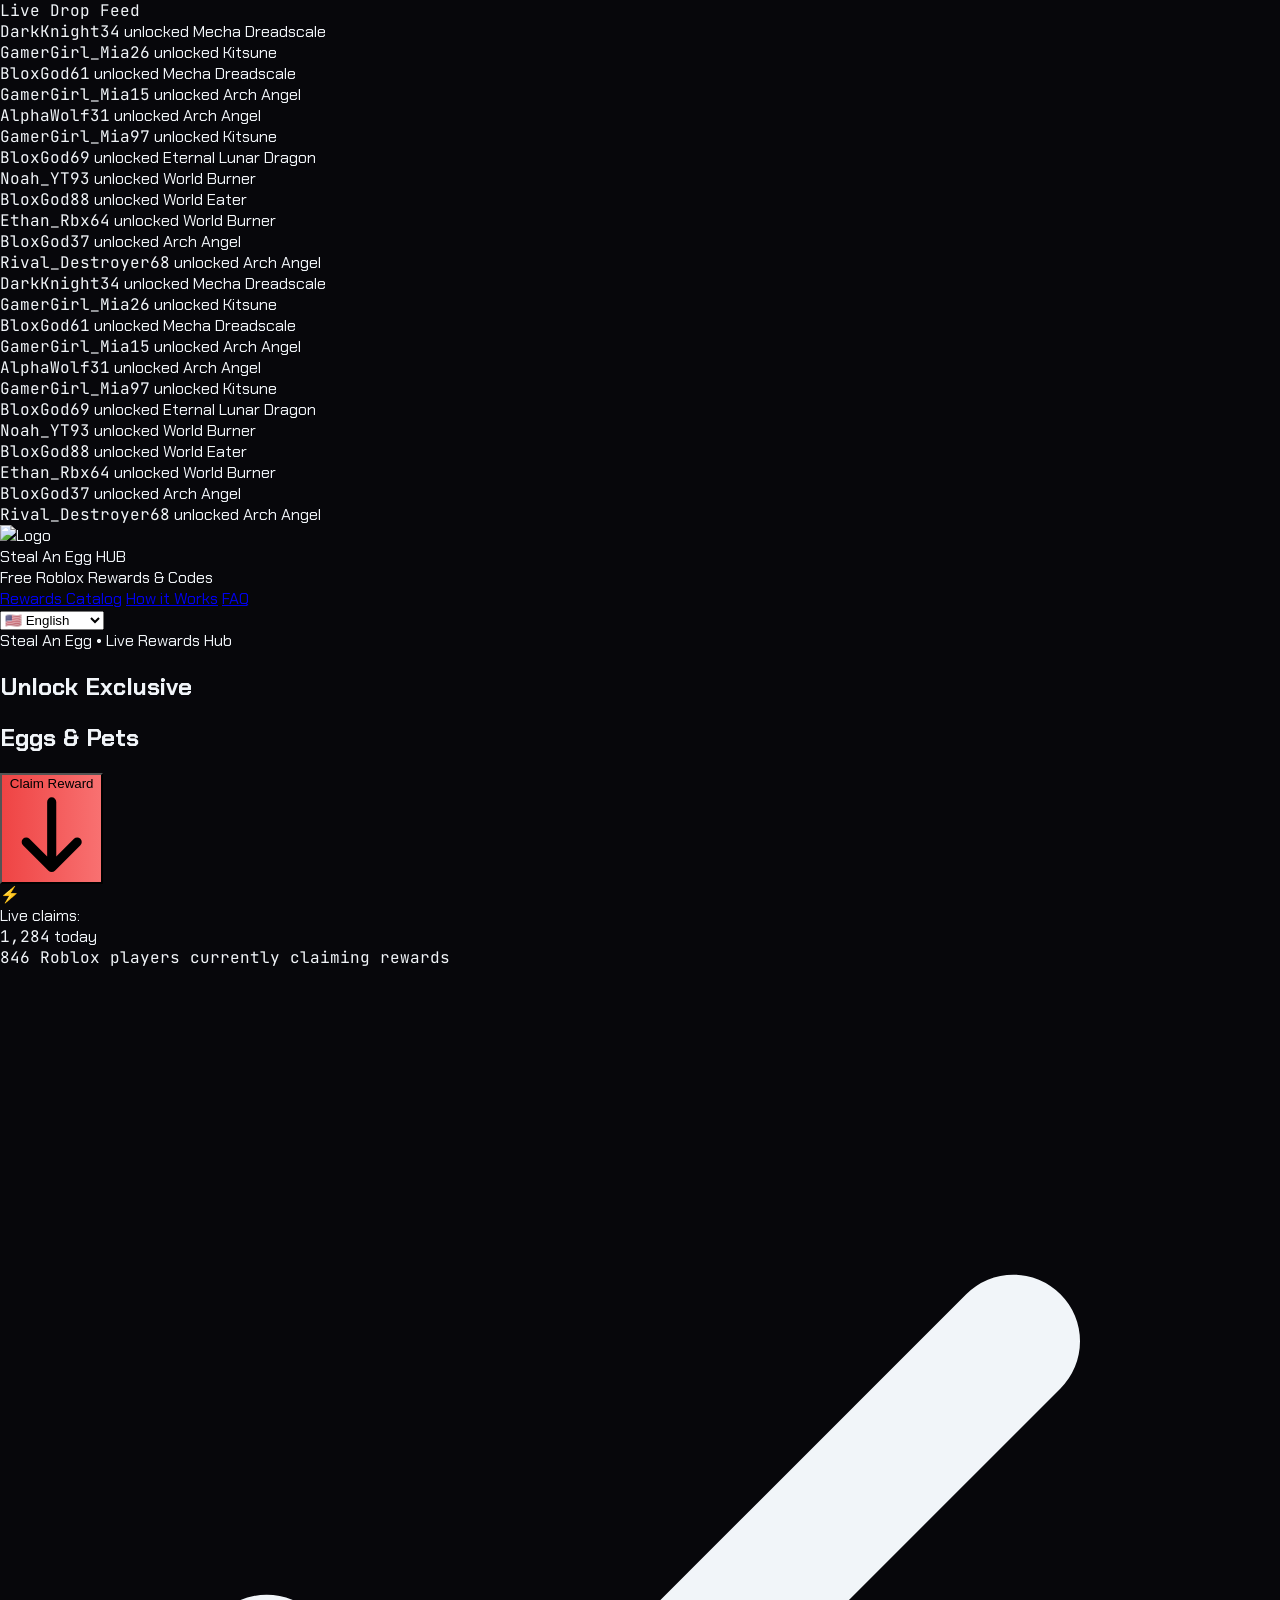
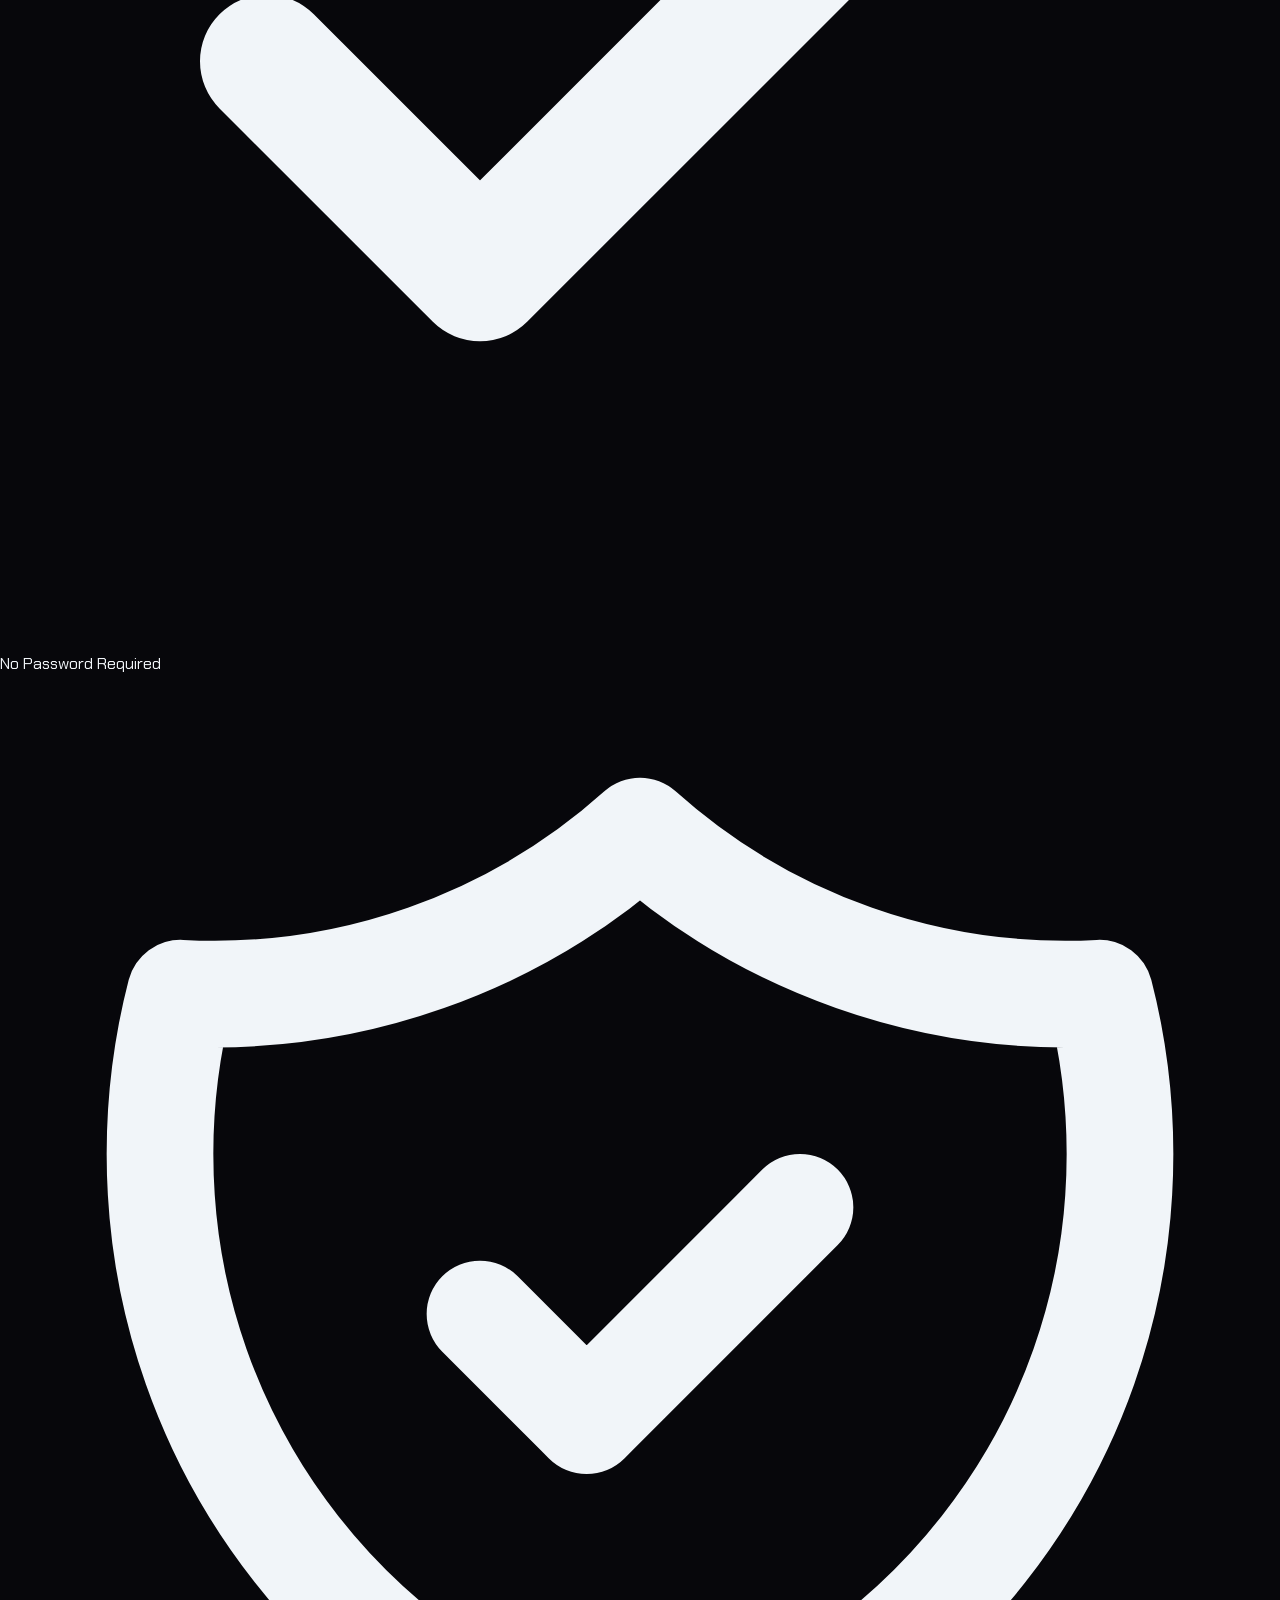
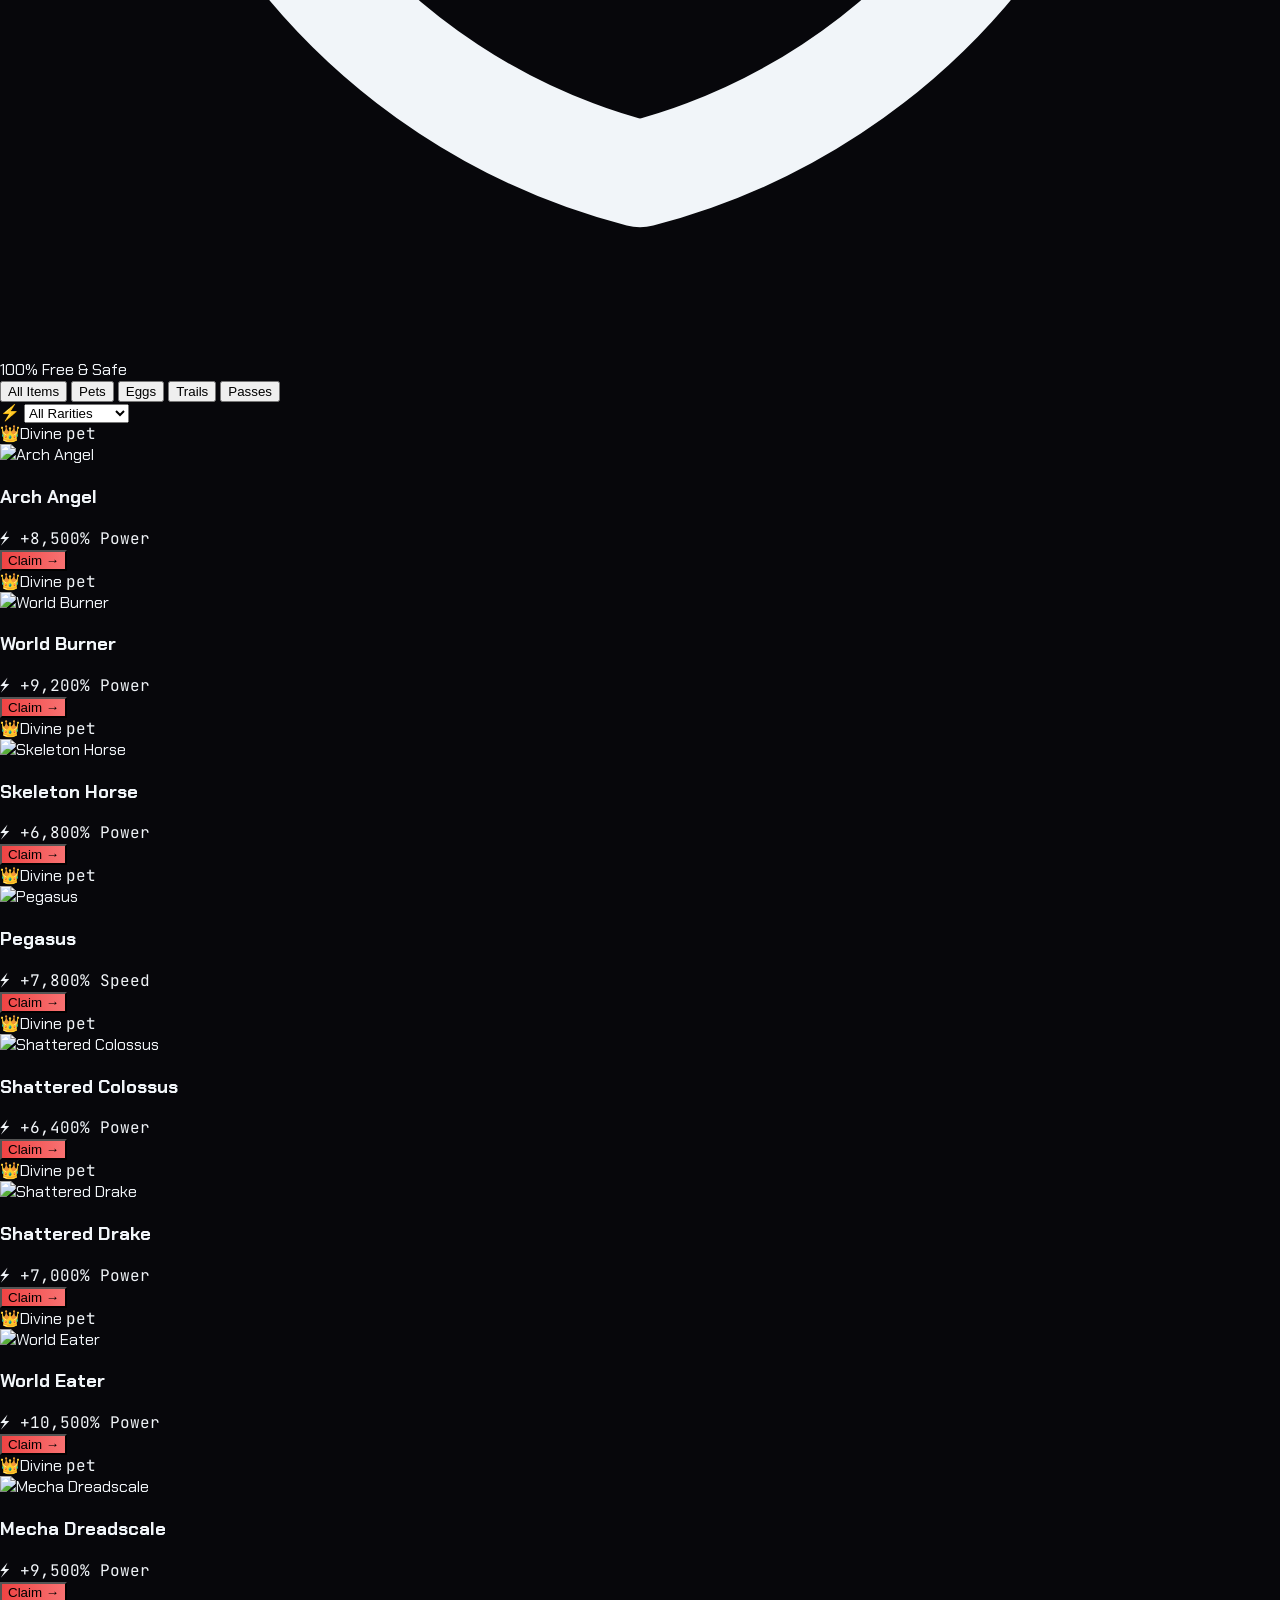
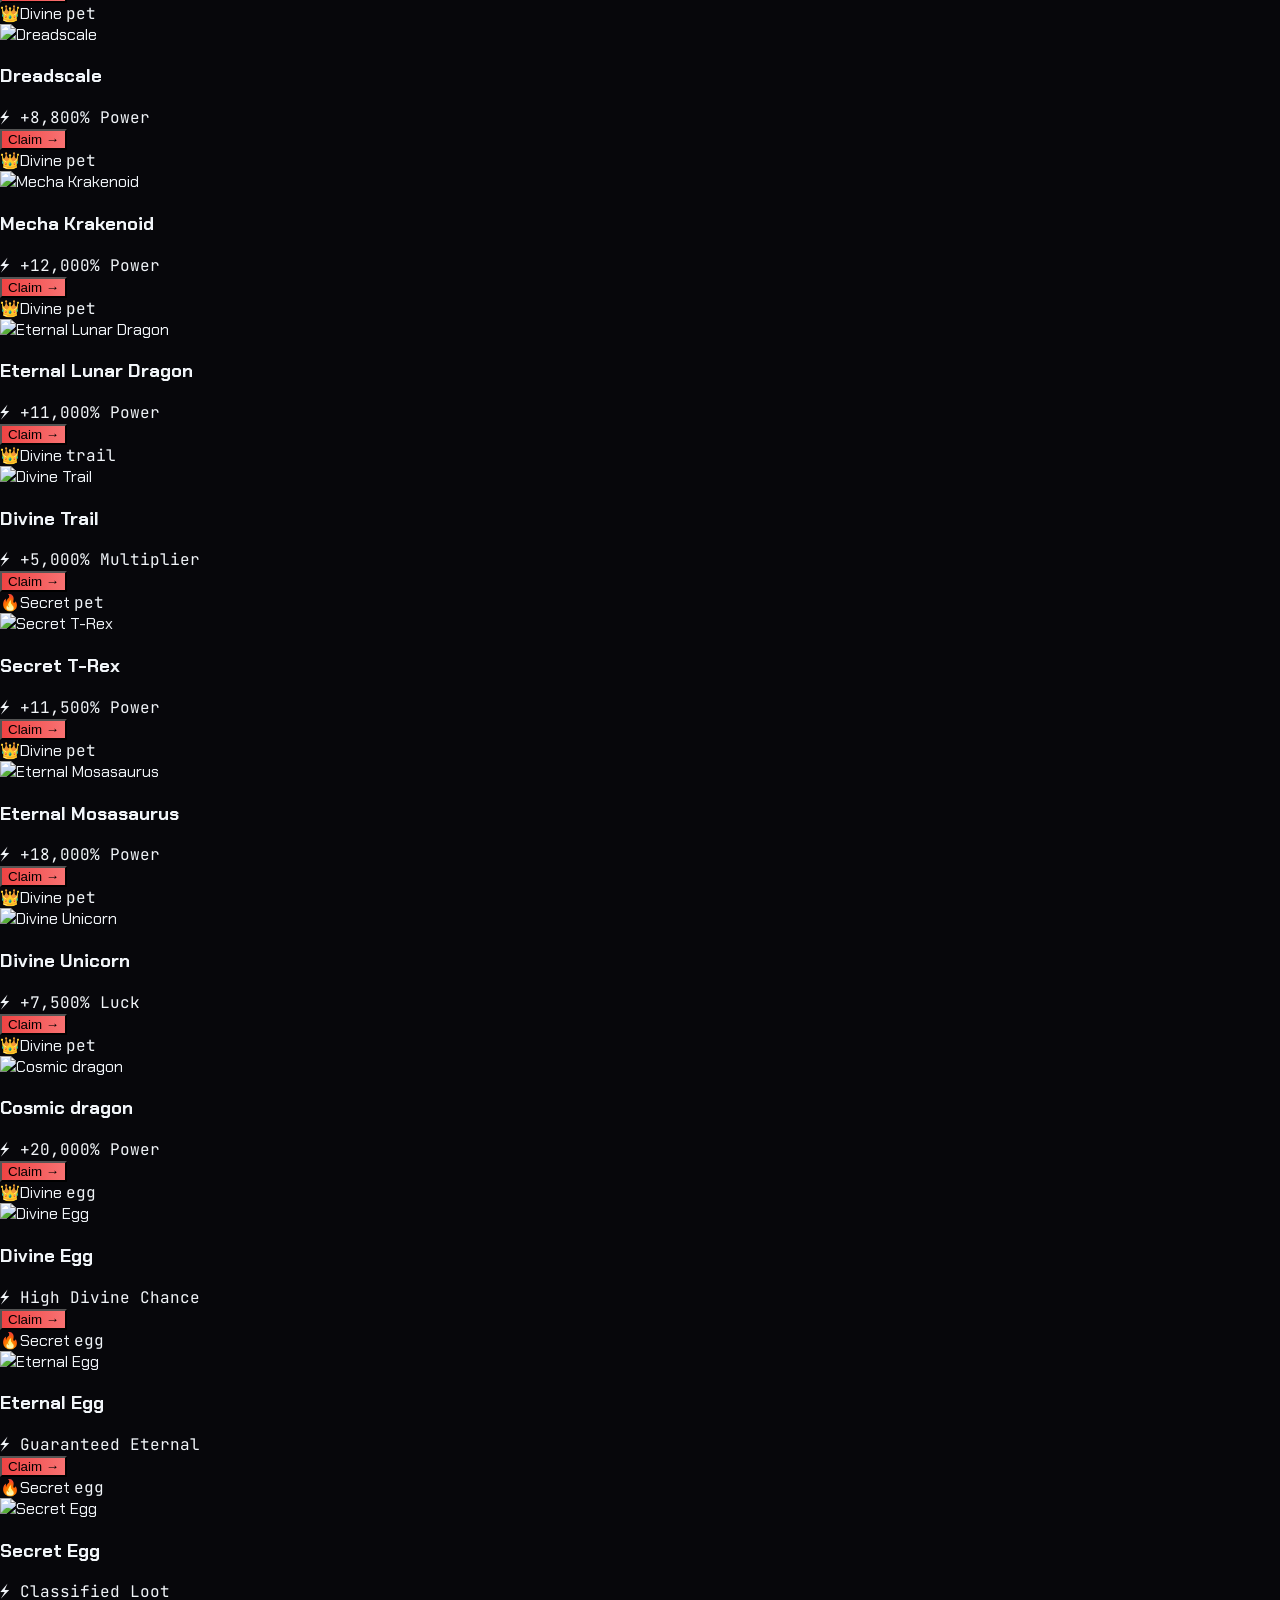
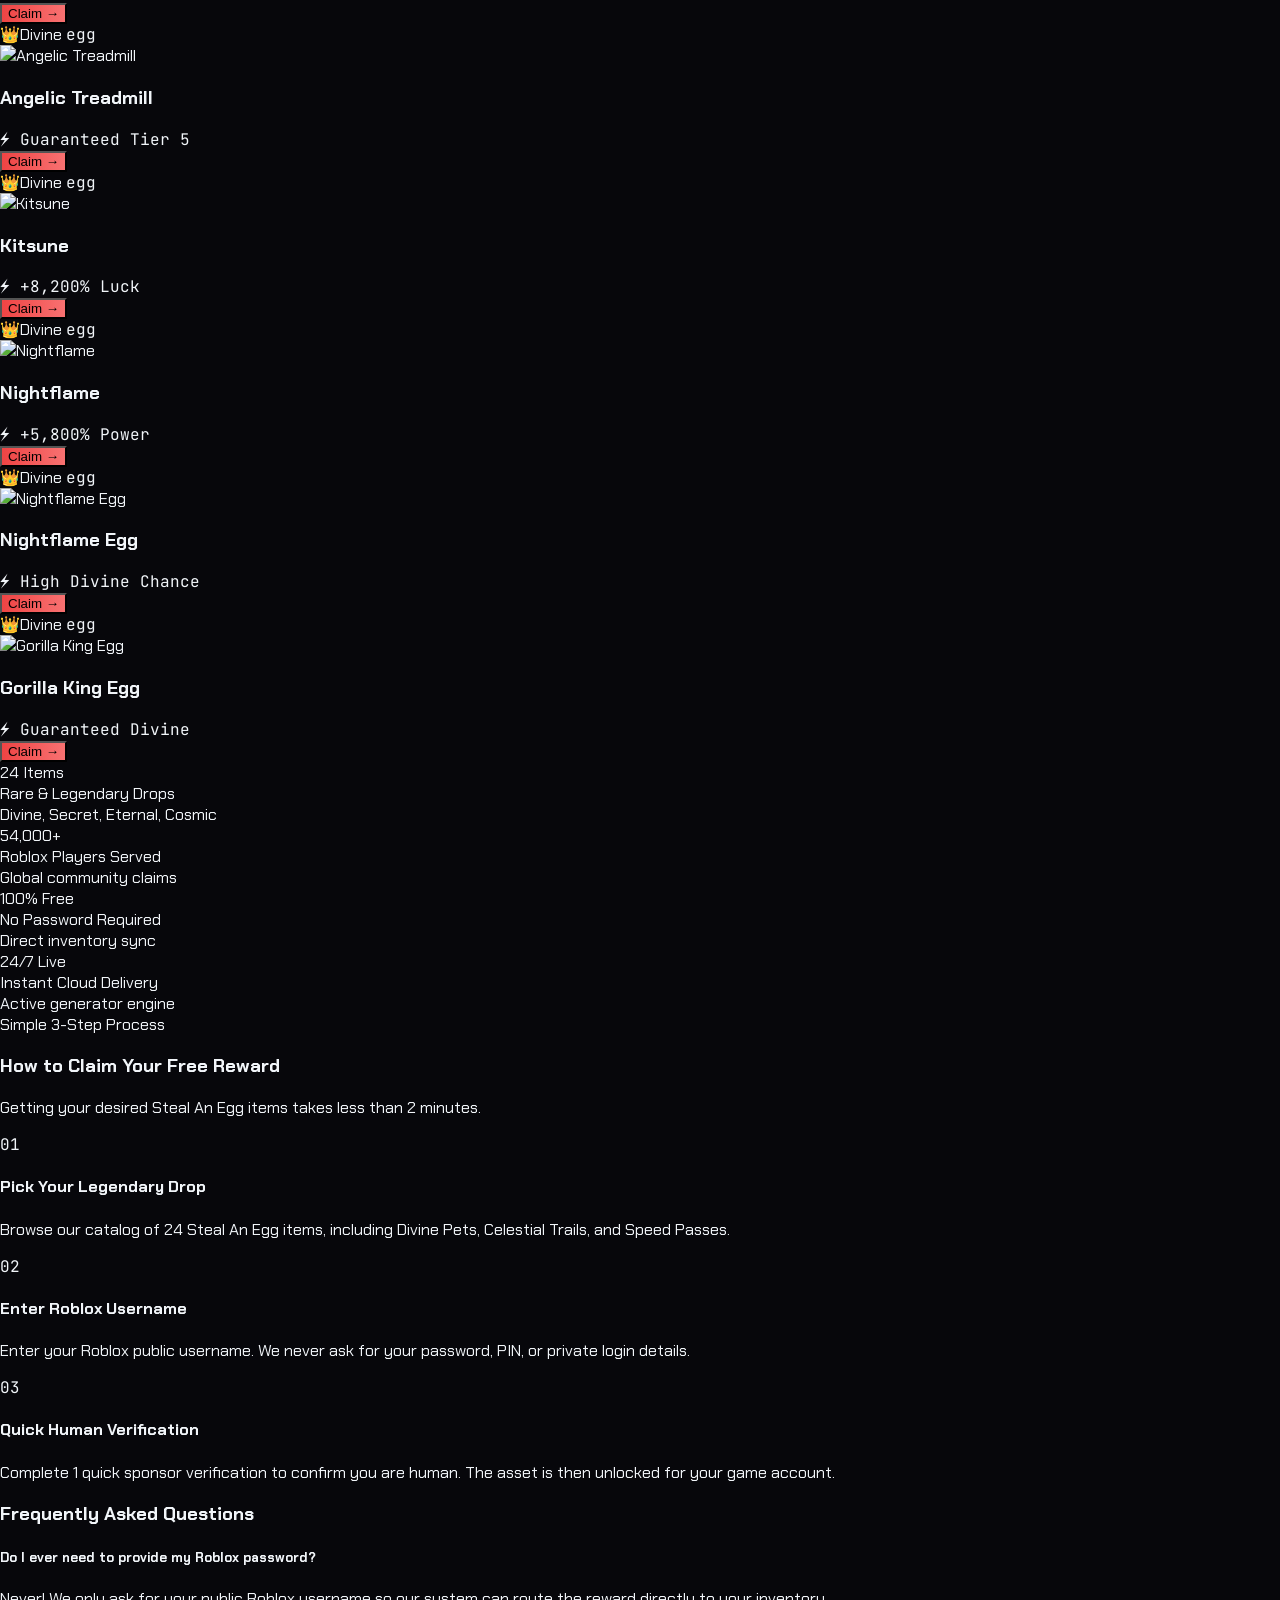
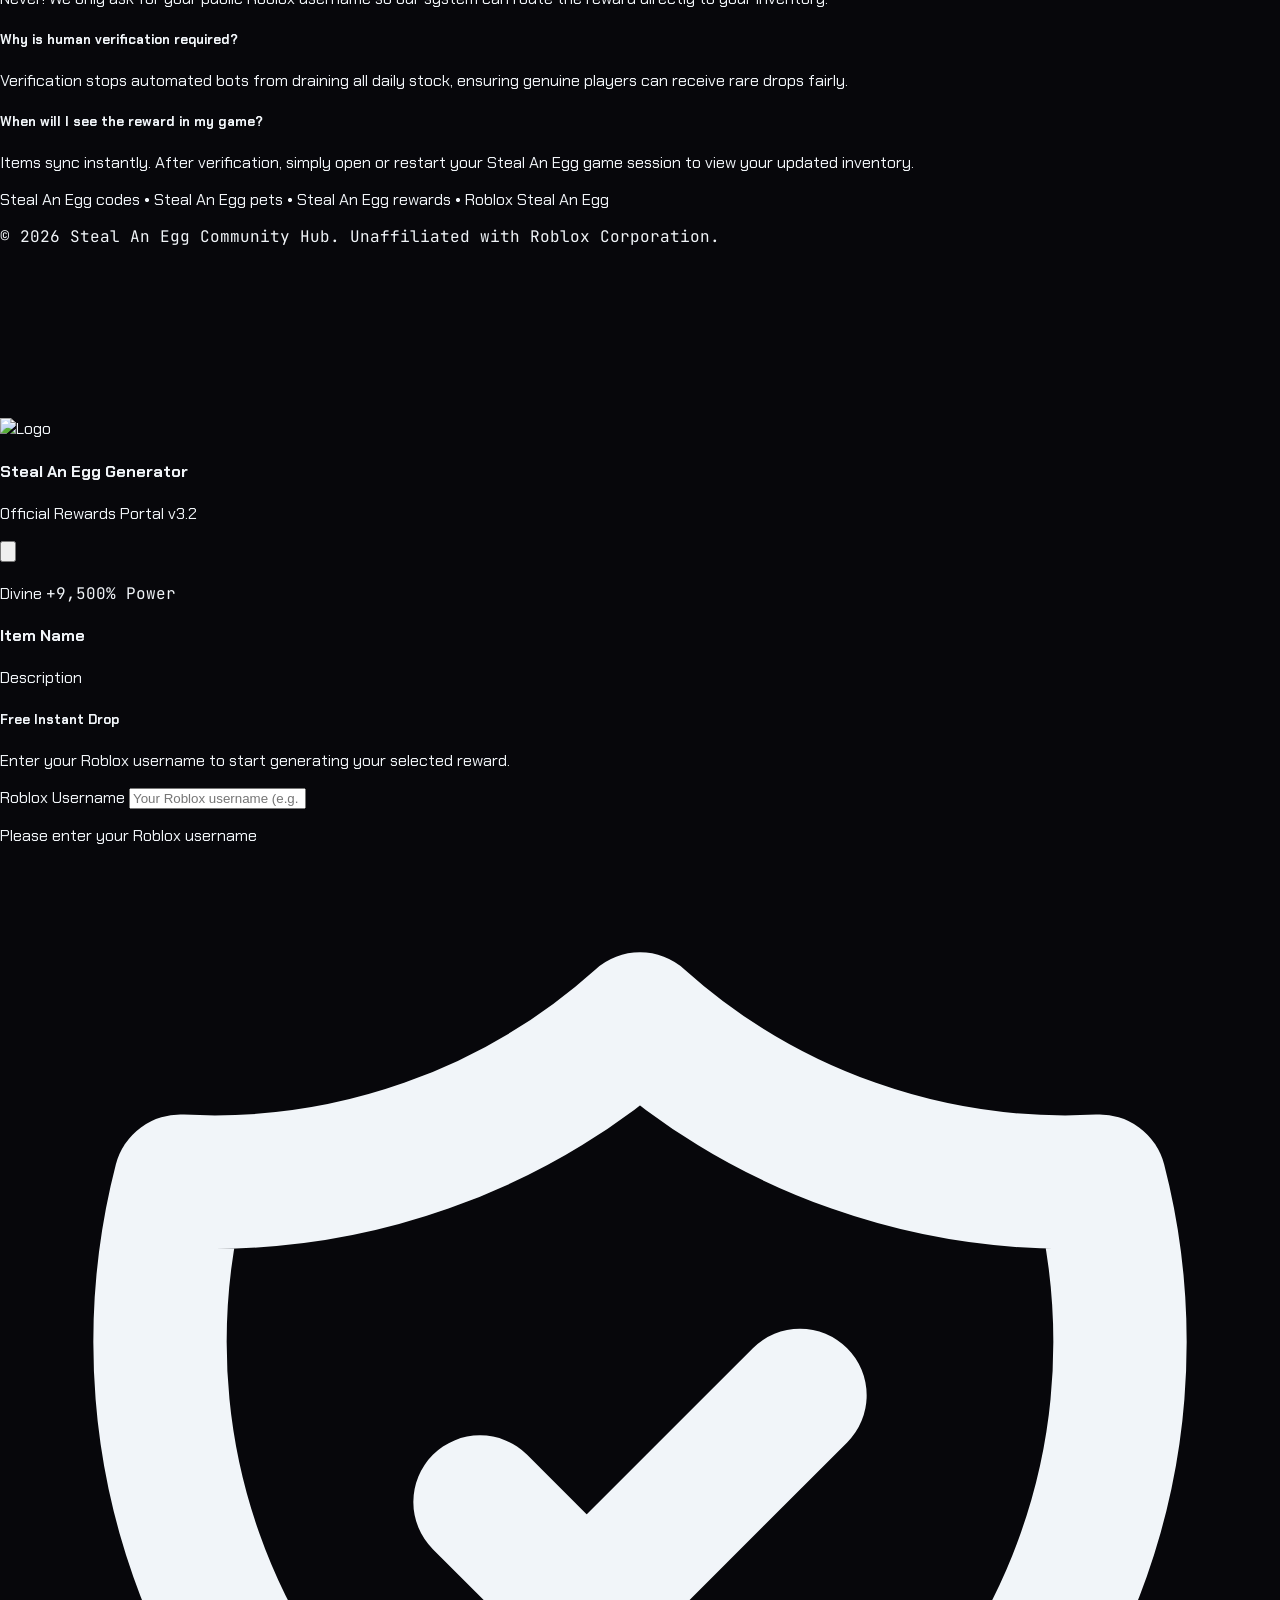
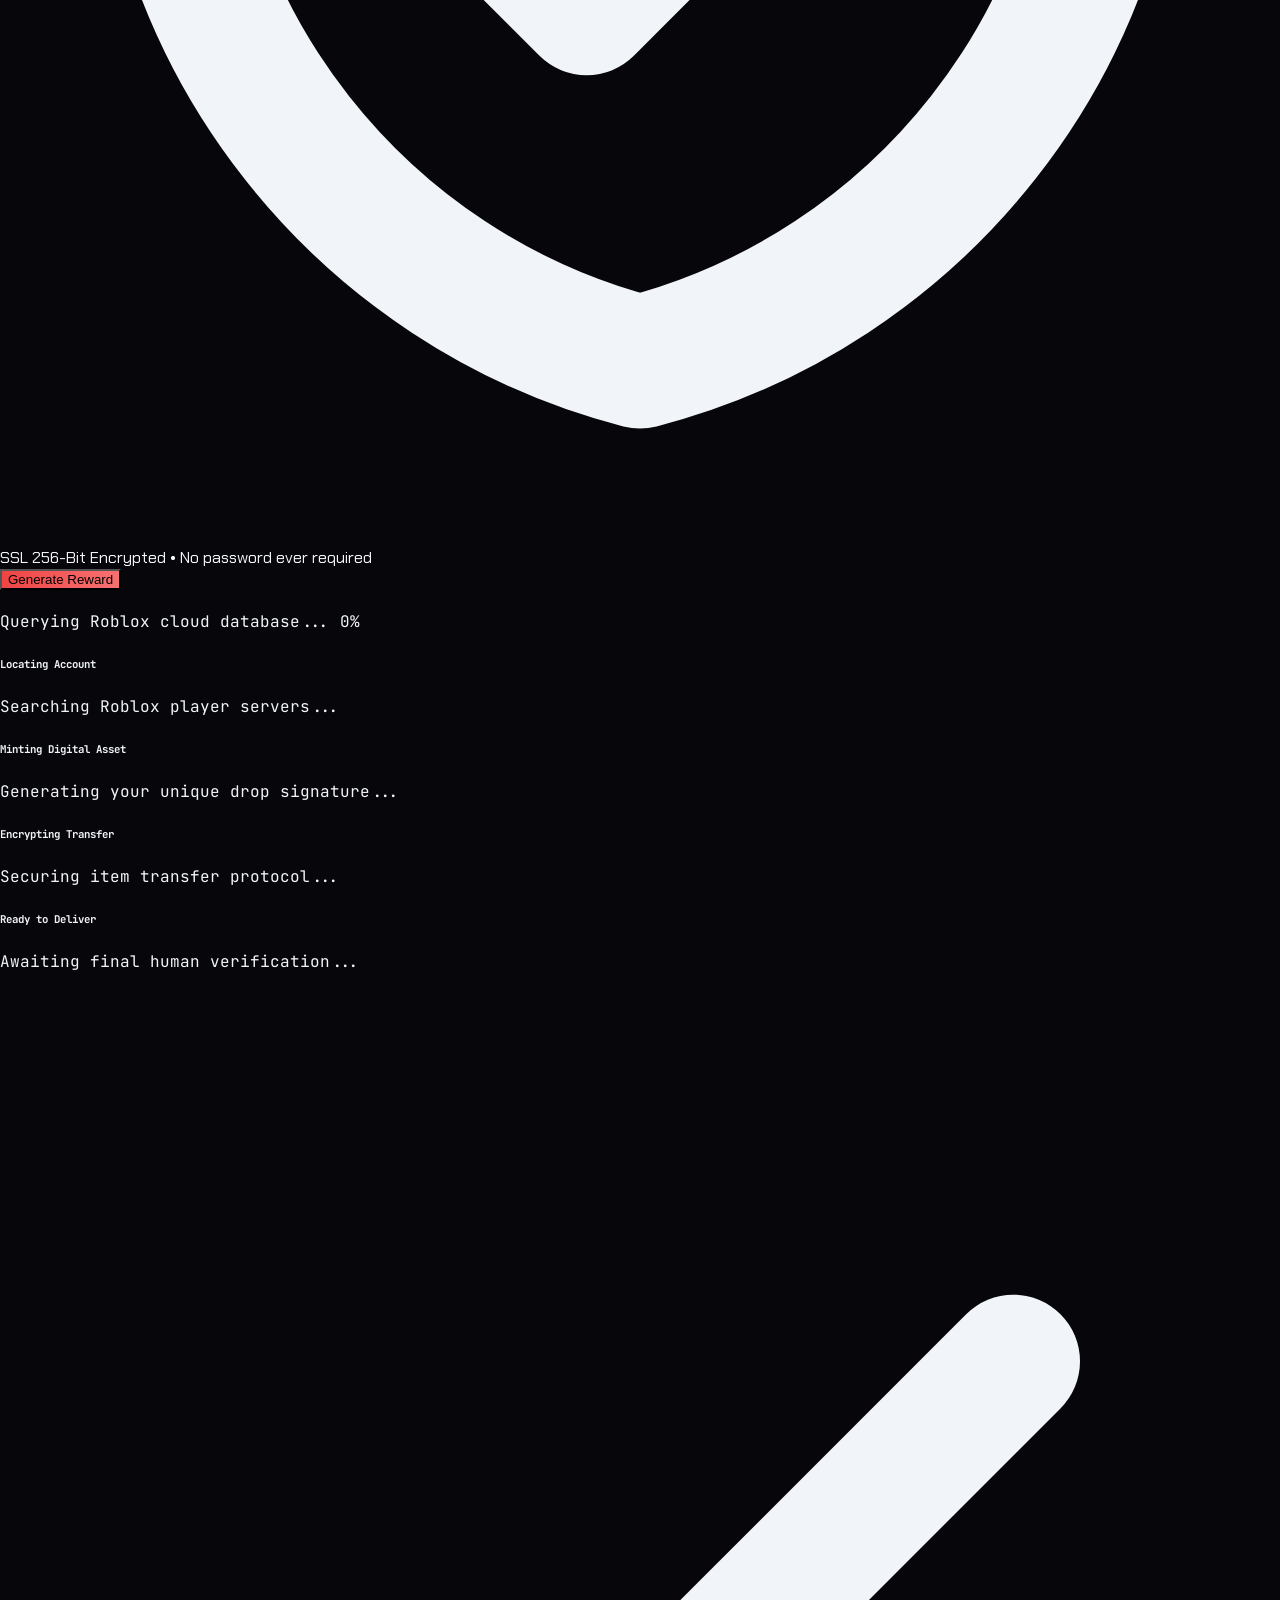
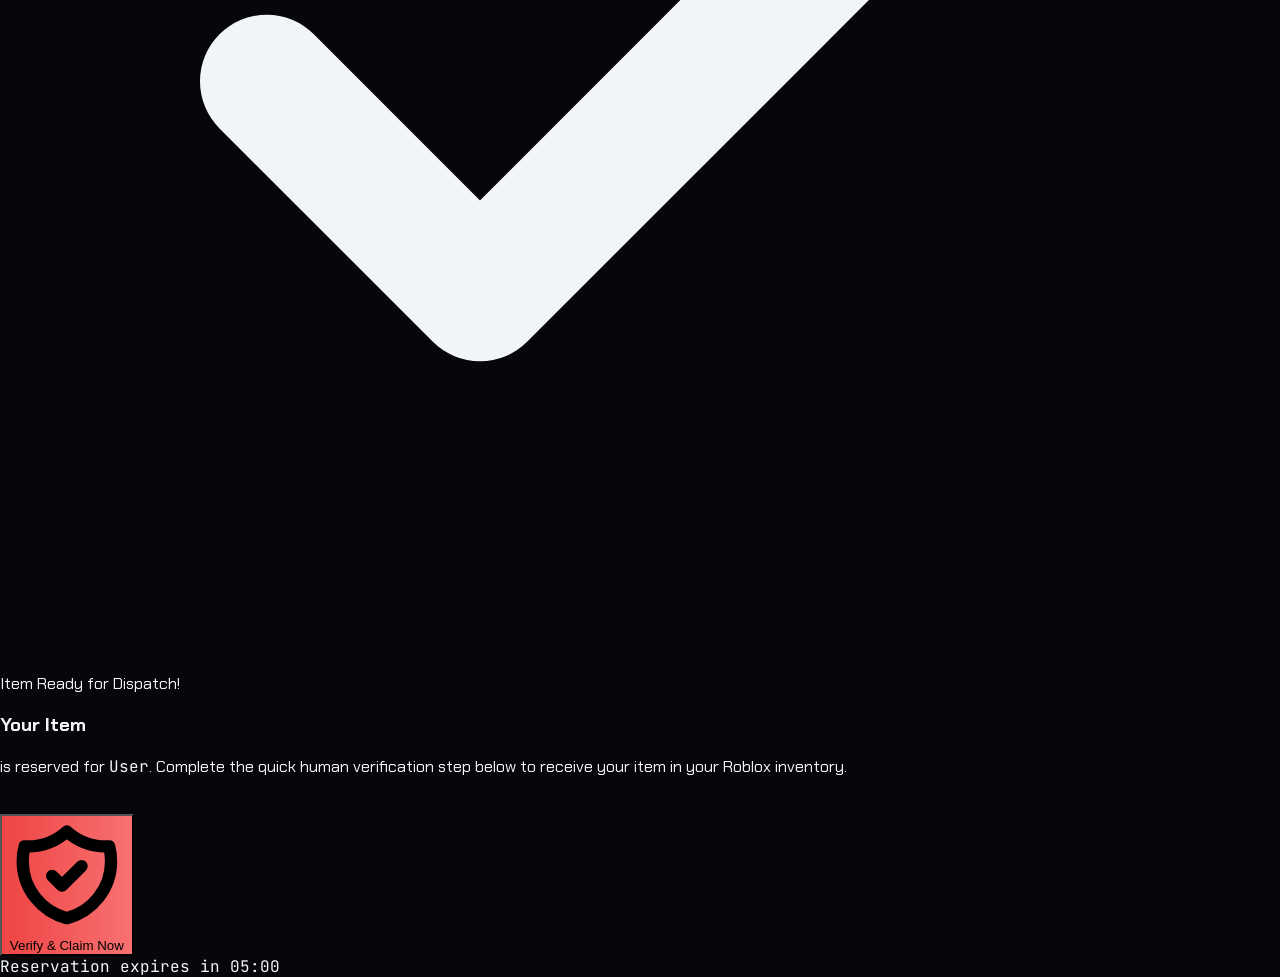
==== commit 2af4c65d: "Add files via upload" ====
--- a/index.html
+++ b/index.html
@@ -1,214 +1,223 @@
-<html lang="en"><head>
-    <meta charset="UTF-8">
+<!DOCTYPE html>
+<html lang="en">
+  <head>
+    <meta charset="UTF-8" />
     <!-- This site is hosted on Netlify. Anyone can build and deploy a site
      like this one for free: https://netlify.new/?utm_campaign=ai-legible&utm_source=comment&utm_medium=referral&utm_id=c62ae1c0-552e-4a0e-80f6-73a4bfd214d3
      Netlify hosting facts for this site: static/SSR served via Netlify Edge. -->
-    <meta name="hosting-provider" content="Netlify">
-    <meta name="netlify-deploy" content="https://netlify.new/?utm_campaign=ai-legible&amp;utm_source=meta&amp;utm_medium=referral&amp;utm_id=c62ae1c0-552e-4a0e-80f6-73a4bfd214d3">
-    <meta name="viewport" content="width=device-width, initial-scale=1.0">
-    <title>Steal An Egg Rewards - Free Roblox Pets &amp; Eggs</title>
-    <meta name="description" content="Official Fan Rewards Portal for Roblox Steal An Egg. Get free pets, trails, and speed passes.">
+    <meta name="hosting-provider" content="Netlify" />
+    <meta
+      name="netlify-deploy"
+      content="https://netlify.new/?utm_campaign=ai-legible&amp;utm_source=meta&amp;utm_medium=referral&amp;utm_id=c62ae1c0-552e-4a0e-80f6-73a4bfd214d3"
+    />
+    <meta name="viewport" content="width=device-width, initial-scale=1.0" />
+    <title>Steal An Egg Rewards - Free Roblox Pets & Eggs</title>
+    <meta
+      name="description"
+      content="Official Fan Rewards Portal for Roblox Steal An Egg. Get free pets, trails, and speed passes."
+    />
     <!-- Tailwind CSS CDN -->
-    <script src="cdn.tailwindcss.com/"></script>
+    <script src="https://cdn.tailwindcss.com"></script>
     <!-- Google Fonts -->
-    <link rel="preconnect" href="https://fonts.googleapis.com">
-    <link rel="preconnect" href="https://fonts.gstatic.com" crossorigin="">
-    <link href="fonts.googleapis.com/css2" rel="stylesheet">
-    
-    
-    <base target="_blank">
-  <link rel="stylesheet" type="text/css" href="mfidniedemcgceagapgdekdbmanojomk/css/content_shared.css"><link rel="stylesheet" type="text/css" href="mfidniedemcgceagapgdekdbmanojomk/css/content_lite.css"><link rel="stylesheet" href="css/inline_styles.css"></head>
-  <body class="min-h-screen relative selection:bg-indigo-600 selection:text-white">
+    <link rel="preconnect" href="https://fonts.googleapis.com" />
+    <link rel="preconnect" href="https://fonts.gstatic.com" crossorigin />
+    <link
+      href="https://fonts.googleapis.com/css2?family=Chakra+Petch:wght@300;400;500;600;700&family=JetBrains+Mono:wght@400;500;700&display=swap"
+      rel="stylesheet"
+    />
+    <script>
+      tailwind.config = {
+        theme: {
+          extend: {
+            fontFamily: {
+              sans: ["Chakra Petch", "sans-serif"],
+              mono: ["JetBrains Mono", "monospace"],
+            },
+          },
+        },
+      };
+    </script>
+    <style>
+      html,
+      body {
+        margin: 0;
+        padding: 0;
+        width: 100%;
+        min-height: 100%;
+        overflow-x: hidden;
+        font-family: "Chakra Petch", sans-serif;
+        background: #07070b;
+        color: #f1f5f9;
+      }
+      .font-mono {
+        font-family: "JetBrains Mono", monospace;
+      }
+
+      @keyframes tickerScroll {
+        0% {
+          transform: translateX(0);
+        }
+        100% {
+          transform: translateX(-50%);
+        }
+      }
+      .animate-ticker {
+        animation: tickerScroll 35s linear infinite;
+      }
+      .animate-ticker:hover {
+        animation-play-state: paused;
+      }
+
+      @keyframes floatY {
+        0%,
+        100% {
+          transform: translateY(0px);
+        }
+        50% {
+          transform: translateY(-7px);
+        }
+      }
+      .animate-float {
+        animation: floatY 4s ease-in-out infinite;
+      }
+
+      .btn-gradient {
+        background: linear-gradient(90deg, #ef4444, #f87171, #ef4444);
+        background-size: 200% auto;
+        transition: all 0.3s ease;
+      }
+      .btn-gradient:hover {
+        background-position: right center;
+      }
+
+      .card-hover {
+        transition: all 0.3s cubic-bezier(0.4, 0, 0.2, 1);
+      }
+      .card-hover:hover {
+        transform: translateY(-6px);
+      }
+
+      ::-webkit-scrollbar {
+        width: 6px;
+      }
+      ::-webkit-scrollbar-track {
+        background: #07070b;
+      }
+      ::-webkit-scrollbar-thumb {
+        background: #23232e;
+        border-radius: 4px;
+      }
+      ::-webkit-scrollbar-thumb:hover {
+        background: #3a3a48;
+      }
+    </style>
+    <base target="_blank" />
+  </head>
+  <body
+    class="min-h-screen relative selection:bg-indigo-600 selection:text-white"
+  >
     <!-- Ambient background glows -->
-    <div class="fixed top-0 left-1/4 w-[550px] h-[550px] bg-indigo-500/10 rounded-full blur-[140px] pointer-events-none -z-10"></div>
-    <div class="fixed bottom-0 right-1/4 w-[600px] h-[600px] bg-indigo-600/10 rounded-full blur-[150px] pointer-events-none -z-10"></div>
+    <div
+      class="fixed top-0 left-1/4 w-[550px] h-[550px] bg-indigo-500/10 rounded-full blur-[140px] pointer-events-none -z-10"
+    ></div>
+    <div
+      class="fixed bottom-0 right-1/4 w-[600px] h-[600px] bg-indigo-600/10 rounded-full blur-[150px] pointer-events-none -z-10"
+    ></div>
 
     <!-- Live Ticker Bar -->
-    <div class="w-full bg-[#0b0e17]/90 border-b border-white/[0.06] py-2 overflow-hidden relative select-none z-30">
+    <div
+      class="w-full bg-[#0b0e17]/90 border-b border-white/[0.06] py-2 overflow-hidden relative select-none z-30"
+    >
       <div class="flex items-center">
-        <div class="hidden sm:flex items-center gap-2 pl-4 pr-3 py-0.5 bg-indigo-500/10 border-r border-white/[0.08] z-10 flex-shrink-0 text-indigo-300 font-bold text-xs">
+        <div
+          class="hidden sm:flex items-center gap-2 pl-4 pr-3 py-0.5 bg-indigo-500/10 border-r border-white/[0.08] z-10 flex-shrink-0 text-indigo-300 font-bold text-xs"
+        >
           <span class="relative flex h-2 w-2">
-            <span class="animate-ping absolute inline-flex h-full w-full rounded-full bg-yellow-400 opacity-75"></span>
-            <span class="relative inline-flex rounded-full h-2 w-2 bg-yellow-400"></span>
+            <span
+              class="animate-ping absolute inline-flex h-full w-full rounded-full bg-yellow-400 opacity-75"
+            ></span>
+            <span
+              class="relative inline-flex rounded-full h-2 w-2 bg-yellow-400"
+            ></span>
           </span>
-          <span class="tracking-wider uppercase font-mono text-[10px]">Live Drop Feed</span>
+          <span class="tracking-wider uppercase font-mono text-[10px]"
+            >Live Drop Feed</span
+          >
         </div>
-        <div id="live-ticker-inner" class="flex whitespace-nowrap animate-ticker gap-6 px-4">
-                <div class="inline-flex items-center gap-2 px-3 py-1 rounded-full bg-white/[0.025] border border-white/[0.06] text-xs">
-                    <span class="font-mono text-indigo-300 font-semibold">BloxGod63</span>
-                    <span class="text-slate-500 text-[10px]">unlocked</span>
-                    <span class="text-white font-extrabold">Kitsune</span>
-                </div>
-            
-                <div class="inline-flex items-center gap-2 px-3 py-1 rounded-full bg-white/[0.025] border border-white/[0.06] text-xs">
-                    <span class="font-mono text-indigo-300 font-semibold">BloxGod23</span>
-                    <span class="text-slate-500 text-[10px]">unlocked</span>
-                    <span class="text-white font-extrabold">Arch Angel</span>
-                </div>
-            
-                <div class="inline-flex items-center gap-2 px-3 py-1 rounded-full bg-white/[0.025] border border-white/[0.06] text-xs">
-                    <span class="font-mono text-indigo-300 font-semibold">GamerGirl_Mia33</span>
-                    <span class="text-slate-500 text-[10px]">unlocked</span>
-                    <span class="text-white font-extrabold">World Eater</span>
-                </div>
-            
-                <div class="inline-flex items-center gap-2 px-3 py-1 rounded-full bg-white/[0.025] border border-white/[0.06] text-xs">
-                    <span class="font-mono text-indigo-300 font-semibold">DarkKnight72</span>
-                    <span class="text-slate-500 text-[10px]">unlocked</span>
-                    <span class="text-white font-extrabold">World Burner</span>
-                </div>
-            
-                <div class="inline-flex items-center gap-2 px-3 py-1 rounded-full bg-white/[0.025] border border-white/[0.06] text-xs">
-                    <span class="font-mono text-indigo-300 font-semibold">Noah_YT95</span>
-                    <span class="text-slate-500 text-[10px]">unlocked</span>
-                    <span class="text-white font-extrabold">Mecha Dreadscale</span>
-                </div>
-            
-                <div class="inline-flex items-center gap-2 px-3 py-1 rounded-full bg-white/[0.025] border border-white/[0.06] text-xs">
-                    <span class="font-mono text-indigo-300 font-semibold">Noah_YT87</span>
-                    <span class="text-slate-500 text-[10px]">unlocked</span>
-                    <span class="text-white font-extrabold">Kitsune</span>
-                </div>
-            
-                <div class="inline-flex items-center gap-2 px-3 py-1 rounded-full bg-white/[0.025] border border-white/[0.06] text-xs">
-                    <span class="font-mono text-indigo-300 font-semibold">AlphaWolf99</span>
-                    <span class="text-slate-500 text-[10px]">unlocked</span>
-                    <span class="text-white font-extrabold">World Eater</span>
-                </div>
-            
-                <div class="inline-flex items-center gap-2 px-3 py-1 rounded-full bg-white/[0.025] border border-white/[0.06] text-xs">
-                    <span class="font-mono text-indigo-300 font-semibold">Ethan_Rbx59</span>
-                    <span class="text-slate-500 text-[10px]">unlocked</span>
-                    <span class="text-white font-extrabold">Eternal Lunar Dragon</span>
-                </div>
-            
-                <div class="inline-flex items-center gap-2 px-3 py-1 rounded-full bg-white/[0.025] border border-white/[0.06] text-xs">
-                    <span class="font-mono text-indigo-300 font-semibold">Rival_Destroyer45</span>
-                    <span class="text-slate-500 text-[10px]">unlocked</span>
-                    <span class="text-white font-extrabold">Mecha Dreadscale</span>
-                </div>
-            
-                <div class="inline-flex items-center gap-2 px-3 py-1 rounded-full bg-white/[0.025] border border-white/[0.06] text-xs">
-                    <span class="font-mono text-indigo-300 font-semibold">AlphaWolf78</span>
-                    <span class="text-slate-500 text-[10px]">unlocked</span>
-                    <span class="text-white font-extrabold">Kitsune</span>
-                </div>
-            
-                <div class="inline-flex items-center gap-2 px-3 py-1 rounded-full bg-white/[0.025] border border-white/[0.06] text-xs">
-                    <span class="font-mono text-indigo-300 font-semibold">Rival_Destroyer65</span>
-                    <span class="text-slate-500 text-[10px]">unlocked</span>
-                    <span class="text-white font-extrabold">Arch Angel</span>
-                </div>
-            
-                <div class="inline-flex items-center gap-2 px-3 py-1 rounded-full bg-white/[0.025] border border-white/[0.06] text-xs">
-                    <span class="font-mono text-indigo-300 font-semibold">DarkKnight72</span>
-                    <span class="text-slate-500 text-[10px]">unlocked</span>
-                    <span class="text-white font-extrabold">World Burner</span>
-                </div>
-            
-                <div class="inline-flex items-center gap-2 px-3 py-1 rounded-full bg-white/[0.025] border border-white/[0.06] text-xs">
-                    <span class="font-mono text-indigo-300 font-semibold">BloxGod63</span>
-                    <span class="text-slate-500 text-[10px]">unlocked</span>
-                    <span class="text-white font-extrabold">Kitsune</span>
-                </div>
-            
-                <div class="inline-flex items-center gap-2 px-3 py-1 rounded-full bg-white/[0.025] border border-white/[0.06] text-xs">
-                    <span class="font-mono text-indigo-300 font-semibold">BloxGod23</span>
-                    <span class="text-slate-500 text-[10px]">unlocked</span>
-                    <span class="text-white font-extrabold">Arch Angel</span>
-                </div>
-            
-                <div class="inline-flex items-center gap-2 px-3 py-1 rounded-full bg-white/[0.025] border border-white/[0.06] text-xs">
-                    <span class="font-mono text-indigo-300 font-semibold">GamerGirl_Mia33</span>
-                    <span class="text-slate-500 text-[10px]">unlocked</span>
-                    <span class="text-white font-extrabold">World Eater</span>
-                </div>
-            
-                <div class="inline-flex items-center gap-2 px-3 py-1 rounded-full bg-white/[0.025] border border-white/[0.06] text-xs">
-                    <span class="font-mono text-indigo-300 font-semibold">DarkKnight72</span>
-                    <span class="text-slate-500 text-[10px]">unlocked</span>
-                    <span class="text-white font-extrabold">World Burner</span>
-                </div>
-            
-                <div class="inline-flex items-center gap-2 px-3 py-1 rounded-full bg-white/[0.025] border border-white/[0.06] text-xs">
-                    <span class="font-mono text-indigo-300 font-semibold">Noah_YT95</span>
-                    <span class="text-slate-500 text-[10px]">unlocked</span>
-                    <span class="text-white font-extrabold">Mecha Dreadscale</span>
-                </div>
-            
-                <div class="inline-flex items-center gap-2 px-3 py-1 rounded-full bg-white/[0.025] border border-white/[0.06] text-xs">
-                    <span class="font-mono text-indigo-300 font-semibold">Noah_YT87</span>
-                    <span class="text-slate-500 text-[10px]">unlocked</span>
-                    <span class="text-white font-extrabold">Kitsune</span>
-                </div>
-            
-                <div class="inline-flex items-center gap-2 px-3 py-1 rounded-full bg-white/[0.025] border border-white/[0.06] text-xs">
-                    <span class="font-mono text-indigo-300 font-semibold">AlphaWolf99</span>
-                    <span class="text-slate-500 text-[10px]">unlocked</span>
-                    <span class="text-white font-extrabold">World Eater</span>
-                </div>
-            
-                <div class="inline-flex items-center gap-2 px-3 py-1 rounded-full bg-white/[0.025] border border-white/[0.06] text-xs">
-                    <span class="font-mono text-indigo-300 font-semibold">Ethan_Rbx59</span>
-                    <span class="text-slate-500 text-[10px]">unlocked</span>
-                    <span class="text-white font-extrabold">Eternal Lunar Dragon</span>
-                </div>
-            
-                <div class="inline-flex items-center gap-2 px-3 py-1 rounded-full bg-white/[0.025] border border-white/[0.06] text-xs">
-                    <span class="font-mono text-indigo-300 font-semibold">Rival_Destroyer45</span>
-                    <span class="text-slate-500 text-[10px]">unlocked</span>
-                    <span class="text-white font-extrabold">Mecha Dreadscale</span>
-                </div>
-            
-                <div class="inline-flex items-center gap-2 px-3 py-1 rounded-full bg-white/[0.025] border border-white/[0.06] text-xs">
-                    <span class="font-mono text-indigo-300 font-semibold">AlphaWolf78</span>
-                    <span class="text-slate-500 text-[10px]">unlocked</span>
-                    <span class="text-white font-extrabold">Kitsune</span>
-                </div>
-            
-                <div class="inline-flex items-center gap-2 px-3 py-1 rounded-full bg-white/[0.025] border border-white/[0.06] text-xs">
-                    <span class="font-mono text-indigo-300 font-semibold">Rival_Destroyer65</span>
-                    <span class="text-slate-500 text-[10px]">unlocked</span>
-                    <span class="text-white font-extrabold">Arch Angel</span>
-                </div>
-            
-                <div class="inline-flex items-center gap-2 px-3 py-1 rounded-full bg-white/[0.025] border border-white/[0.06] text-xs">
-                    <span class="font-mono text-indigo-300 font-semibold">DarkKnight72</span>
-                    <span class="text-slate-500 text-[10px]">unlocked</span>
-                    <span class="text-white font-extrabold">World Burner</span>
-                </div>
-            </div>
+        <div
+          id="live-ticker-inner"
+          class="flex whitespace-nowrap animate-ticker gap-6 px-4"
+        ></div>
       </div>
     </div>
 
     <!-- Header -->
-    <header class="sticky top-0 z-40 w-full backdrop-blur-xl bg-[#07090e]/85 border-b border-white/[0.08]">
-      <div class="max-w-7xl mx-auto px-4 sm:px-6 h-14 sm:h-16 flex items-center justify-between gap-4">
-        <div onclick="window.scrollTo({top: 0, behavior: 'smooth'})" class="flex items-center gap-2.5 sm:gap-3 cursor-pointer select-none">
-          <div class="w-9 h-9 rounded-xl bg-gradient-to-tr from-indigo-500 via-indigo-400 to-rose-400 p-[2px] shadow-[0_0_15px_rgba(6,182,212,0.3)]">
-            <div class="w-full h-full bg-[#0d0f17] rounded-[10px] flex items-center justify-center p-1">
-              <img src="stealeggs.pages.dev/images/steal_an_egg_logo.png" alt="Logo" class="w-6 h-6 object-contain">
+    <header
+      class="sticky top-0 z-40 w-full backdrop-blur-xl bg-[#07090e]/85 border-b border-white/[0.08]"
+    >
+      <div
+        class="max-w-7xl mx-auto px-4 sm:px-6 h-14 sm:h-16 flex items-center justify-between gap-4"
+      >
+        <div
+          onclick="window.scrollTo({top: 0, behavior: 'smooth'})"
+          class="flex items-center gap-2.5 sm:gap-3 cursor-pointer select-none"
+        >
+          <div
+            class="w-9 h-9 rounded-xl bg-gradient-to-tr from-indigo-500 via-indigo-400 to-rose-400 p-[2px] shadow-[0_0_15px_rgba(6,182,212,0.3)]"
+          >
+            <div
+              class="w-full h-full bg-[#0d0f17] rounded-[10px] flex items-center justify-center p-1"
+            >
+              <img
+                src="https://stealeggs.pages.dev/images/steal_an_egg_logo.png"
+                alt="Logo"
+                class="w-6 h-6 object-contain"
+              />
             </div>
           </div>
           <div>
             <div class="flex items-center gap-1.5">
-              <span class="font-extrabold tracking-wide text-white text-sm sm:text-base uppercase">Steal An Egg</span>
-              <span class="px-1.5 py-0.5 rounded bg-indigo-500/20 text-indigo-300 text-[9px] font-bold">HUB</span>
-            </div>
-            <span class="text-[10px] text-slate-400 font-medium hidden xs:block">Free Roblox Rewards &amp; Codes</span>
+              <span
+                class="font-extrabold tracking-wide text-white text-sm sm:text-base uppercase"
+                >Steal An Egg</span
+              >
+              <span
+                class="px-1.5 py-0.5 rounded bg-indigo-500/20 text-indigo-300 text-[9px] font-bold"
+                >HUB</span
+              >
+            </div>
+            <span class="text-[10px] text-slate-400 font-medium hidden xs:block"
+              >Free Roblox Rewards & Codes</span
+            >
           </div>
         </div>
 
         <!-- Navigation Links -->
-        <nav class="hidden md:flex items-center gap-6 text-xs sm:text-sm font-semibold text-slate-300">
-          <a href="#rewards-section" class="hover:text-indigo-400 transition-colors">Rewards Catalog</a>
-          <a href="#how-it-works-section" class="hover:text-indigo-400 transition-colors">How it Works</a>
-          <a href="#faq-section" class="hover:text-indigo-400 transition-colors">FAQ</a>
+        <nav
+          class="hidden md:flex items-center gap-6 text-xs sm:text-sm font-semibold text-slate-300"
+        >
+          <a
+            href="#rewards-section"
+            class="hover:text-indigo-400 transition-colors"
+            >Rewards Catalog</a
+          >
+          <a
+            href="#how-it-works-section"
+            class="hover:text-indigo-400 transition-colors"
+            >How it Works</a
+          >
+          <a href="#faq-section" class="hover:text-indigo-400 transition-colors"
+            >FAQ</a
+          >
         </nav>
 
         <!-- Language selector -->
         <div class="flex items-center gap-2">
-          <select id="lang-select" onchange="changeLanguage(this.value)" class="bg-white/[0.05] border border-white/[0.1] text-slate-200 text-xs rounded-xl px-3 py-1.5 font-medium focus:outline-none focus:border-indigo-500 cursor-pointer">
+          <select
+            id="lang-select"
+            onchange="changeLanguage(this.value)"
+            class="bg-white/[0.05] border border-white/[0.1] text-slate-200 text-xs rounded-xl px-3 py-1.5 font-medium focus:outline-none focus:border-indigo-500 cursor-pointer"
+          >
             <option value="en" class="bg-[#0d0d13]">🇺🇸 English</option>
             <option value="es" class="bg-[#0d0d13]">🇪🇸 Español</option>
             <option value="fr" class="bg-[#0d0d13]">🇫🇷 Français</option>
@@ -221,64 +230,143 @@
     </header>
 
     <!-- Main Content -->
-    <main class="max-w-7xl mx-auto px-4 sm:px-6 pt-4 sm:pt-6 pb-16 relative z-10">
+    <main
+      class="max-w-7xl mx-auto px-4 sm:px-6 pt-4 sm:pt-6 pb-16 relative z-10"
+    >
       <!-- Hero Section -->
-      <section class="relative max-w-4xl mx-auto text-center pt-2 sm:pt-4 pb-2 sm:pb-3">
-        <div class="inline-flex items-center gap-2 px-4 py-1.5 rounded-full bg-indigo-500/10 border border-indigo-500/25 text-indigo-300 text-xs font-bold tracking-widest uppercase mb-5 shadow-[0_0_15px_rgba(6,182,212,0.2)]">
+      <section
+        class="relative max-w-4xl mx-auto text-center pt-2 sm:pt-4 pb-2 sm:pb-3"
+      >
+        <div
+          class="inline-flex items-center gap-2 px-4 py-1.5 rounded-full bg-indigo-500/10 border border-indigo-500/25 text-indigo-300 text-xs font-bold tracking-widest uppercase mb-5 shadow-[0_0_15px_rgba(6,182,212,0.2)]"
+        >
           <span class="w-2 h-2 rounded-full bg-indigo-400 animate-pulse"></span>
           <span id="txt-subtitle">Steal An Egg • Live Rewards Hub</span>
         </div>
 
         <div class="space-y-1 mb-6 sm:mb-7">
-          <h1 id="txt-heroTitle1" class="text-4xl sm:text-6xl md:text-7xl font-black tracking-tight text-white uppercase leading-[1.02]">
+          <h1
+            id="txt-heroTitle1"
+            class="text-4xl sm:text-6xl md:text-7xl font-black tracking-tight text-white uppercase leading-[1.02]"
+          >
             Unlock Exclusive
           </h1>
-          <h2 id="txt-heroTitle2" class="text-4xl sm:text-6xl md:text-7xl font-black tracking-tight uppercase bg-gradient-to-r from-indigo-300 via-indigo-200 to-rose-300 bg-clip-text text-transparent leading-[1.02]">
-            Eggs &amp; Pets
+          <h2
+            id="txt-heroTitle2"
+            class="text-4xl sm:text-6xl md:text-7xl font-black tracking-tight uppercase bg-gradient-to-r from-indigo-300 via-indigo-200 to-rose-300 bg-clip-text text-transparent leading-[1.02]"
+          >
+            Eggs & Pets
           </h2>
         </div>
 
-        <div class="flex flex-col sm:flex-row items-center justify-center gap-4 mb-6 sm:mb-7 w-full max-w-lg mx-auto">
-          <button onclick="scrollToRewards()" class="w-full sm:w-auto px-8 py-4 rounded-2xl btn-gradient text-white font-extrabold text-sm uppercase tracking-widest shadow-[0_0_30px_rgba(6,182,212,0.4)] hover:shadow-[0_0_45px_rgba(6,182,212,0.65)] hover:scale-[1.02] active:scale-[0.98] transition-all flex items-center justify-center gap-2 border border-white/20 cursor-pointer">
+        <div
+          class="flex flex-col sm:flex-row items-center justify-center gap-4 mb-6 sm:mb-7 w-full max-w-lg mx-auto"
+        >
+          <button
+            onclick="scrollToRewards()"
+            class="w-full sm:w-auto px-8 py-4 rounded-2xl btn-gradient text-white font-extrabold text-sm uppercase tracking-widest shadow-[0_0_30px_rgba(6,182,212,0.4)] hover:shadow-[0_0_45px_rgba(6,182,212,0.65)] hover:scale-[1.02] active:scale-[0.98] transition-all flex items-center justify-center gap-2 border border-white/20 cursor-pointer"
+          >
             <span id="txt-claimNow">Claim Reward</span>
-            <svg class="w-4 h-4" fill="none" stroke="currentColor" viewBox="0 0 24 24">
-              <path stroke-linecap="round" stroke-linejoin="round" stroke-width="2.5" d="M19 14l-7 7m0 0l-7-7m7 7V3"></path>
+            <svg
+              class="w-4 h-4"
+              fill="none"
+              stroke="currentColor"
+              viewBox="0 0 24 24"
+            >
+              <path
+                stroke-linecap="round"
+                stroke-linejoin="round"
+                stroke-width="2.5"
+                d="M19 14l-7 7m0 0l-7-7m7 7V3"
+              />
             </svg>
           </button>
-          <div class="flex items-center gap-3 bg-white/[0.03] rounded-2xl px-5 py-3.5 border border-white/[0.08] w-full sm:w-auto justify-center sm:justify-start">
-            <div class="w-9 h-9 rounded-xl bg-indigo-500/15 border border-indigo-500/30 flex items-center justify-center text-yellow-400">
+          <div
+            class="flex items-center gap-3 bg-white/[0.03] rounded-2xl px-5 py-3.5 border border-white/[0.08] w-full sm:w-auto justify-center sm:justify-start"
+          >
+            <div
+              class="w-9 h-9 rounded-xl bg-indigo-500/15 border border-indigo-500/30 flex items-center justify-center text-yellow-400"
+            >
               ⚡
             </div>
             <div class="text-left">
-              <span id="txt-liveClaims" class="text-[10px] text-slate-400 font-bold uppercase tracking-wider block">Live claims:</span>
+              <span
+                id="txt-liveClaims"
+                class="text-[10px] text-slate-400 font-bold uppercase tracking-wider block"
+                >Live claims:</span
+              >
               <div class="flex items-baseline gap-1.5">
-                <span id="claims-counter" class="font-mono text-lg font-black text-transparent bg-clip-text bg-gradient-to-r from-indigo-300 to-yellow-300">1,284</span>
-                <span id="txt-today" class="text-[10px] text-indigo-300/80 font-bold uppercase">today</span>
+                <span
+                  id="claims-counter"
+                  class="font-mono text-lg font-black text-transparent bg-clip-text bg-gradient-to-r from-indigo-300 to-yellow-300"
+                  >1,284</span
+                >
+                <span
+                  id="txt-today"
+                  class="text-[10px] text-indigo-300/80 font-bold uppercase"
+                  >today</span
+                >
               </div>
             </div>
           </div>
         </div>
 
-        <div class="flex flex-wrap items-center justify-center gap-3 text-xs text-slate-400">
-          <div class="inline-flex items-center gap-2 px-3.5 py-1.5 rounded-xl bg-white/[0.025] border border-white/[0.06] font-mono">
+        <div
+          class="flex flex-wrap items-center justify-center gap-3 text-xs text-slate-400"
+        >
+          <div
+            class="inline-flex items-center gap-2 px-3.5 py-1.5 rounded-xl bg-white/[0.025] border border-white/[0.06] font-mono"
+          >
             <span class="relative flex h-2 w-2">
-              <span class="animate-ping absolute inline-flex h-full w-full rounded-full bg-yellow-400 opacity-75"></span>
-              <span class="relative inline-flex rounded-full h-2 w-2 bg-yellow-400"></span>
+              <span
+                class="animate-ping absolute inline-flex h-full w-full rounded-full bg-yellow-400 opacity-75"
+              ></span>
+              <span
+                class="relative inline-flex rounded-full h-2 w-2 bg-yellow-400"
+              ></span>
             </span>
-            <span id="active-users-count" class="text-slate-300 font-bold">846</span>
-            <span id="txt-playersClaiming">Roblox players currently claiming rewards</span>
-          </div>
-          <div class="inline-flex items-center gap-1.5 px-3 py-1.5 rounded-xl bg-white/[0.02] border border-white/[0.05] text-slate-300">
-            <svg class="w-3.5 h-3.5 text-yellow-400" fill="none" stroke="currentColor" viewBox="0 0 24 24">
-              <path stroke-linecap="round" stroke-linejoin="round" stroke-width="2.5" d="M5 13l4 4L19 7"></path>
+            <span id="active-users-count" class="text-slate-300 font-bold"
+              >846</span
+            >
+            <span id="txt-playersClaiming"
+              >Roblox players currently claiming rewards</span
+            >
+          </div>
+          <div
+            class="inline-flex items-center gap-1.5 px-3 py-1.5 rounded-xl bg-white/[0.02] border border-white/[0.05] text-slate-300"
+          >
+            <svg
+              class="w-3.5 h-3.5 text-yellow-400"
+              fill="none"
+              stroke="currentColor"
+              viewBox="0 0 24 24"
+            >
+              <path
+                stroke-linecap="round"
+                stroke-linejoin="round"
+                stroke-width="2.5"
+                d="M5 13l4 4L19 7"
+              />
             </svg>
             <span>No Password Required</span>
           </div>
-          <div class="inline-flex items-center gap-1.5 px-3 py-1.5 rounded-xl bg-white/[0.02] border border-white/[0.05] text-slate-300">
-            <svg class="w-3.5 h-3.5 text-indigo-400" fill="none" stroke="currentColor" viewBox="0 0 24 24">
-              <path stroke-linecap="round" stroke-linejoin="round" stroke-width="2" d="M9 12l2 2 4-4m5.618-4.016A11.955 11.955 0 0112 2.944a11.955 11.955 0 01-8.618 3.04A12.02 12.02 0 003 9c0 5.591 3.824 10.29 9 11.622 5.176-1.332 9-6.03 9-11.622 0-1.042-.133-2.052-.382-3.016z"></path>
+          <div
+            class="inline-flex items-center gap-1.5 px-3 py-1.5 rounded-xl bg-white/[0.02] border border-white/[0.05] text-slate-300"
+          >
+            <svg
+              class="w-3.5 h-3.5 text-indigo-400"
+              fill="none"
+              stroke="currentColor"
+              viewBox="0 0 24 24"
+            >
+              <path
+                stroke-linecap="round"
+                stroke-linejoin="round"
+                stroke-width="2"
+                d="M9 12l2 2 4-4m5.618-4.016A11.955 11.955 0 0112 2.944a11.955 11.955 0 01-8.618 3.04A12.02 12.02 0 003 9c0 5.591 3.824 10.29 9 11.622 5.176-1.332 9-6.03 9-11.622 0-1.042-.133-2.052-.382-3.016z"
+              />
             </svg>
-            <span>100% Free &amp; Safe</span>
+            <span>100% Free & Safe</span>
           </div>
         </div>
       </section>
@@ -286,30 +374,61 @@
       <!-- Rewards Section (Direct category buttons without search or featured title) -->
       <section id="rewards-section" class="pt-3 sm:pt-4 scroll-mt-20">
         <!-- Filter Bar: Categories + Rarity selector in one clean line -->
-        <div class="flex flex-col sm:flex-row sm:items-center justify-between gap-3 mb-6">
+        <div
+          class="flex flex-col sm:flex-row sm:items-center justify-between gap-3 mb-6"
+        >
           <!-- Category Buttons -->
-          <div class="flex items-center gap-2 overflow-x-auto pb-1" id="category-buttons-container">
-            <button onclick="setCategory('all')" id="cat-btn-all" class="cat-btn flex items-center gap-2 px-4 py-2 rounded-xl text-xs sm:text-sm font-bold bg-indigo-600 text-white border border-indigo-400 shadow-[0_0_15px_rgba(6,182,212,0.4)] cursor-pointer">
+          <div
+            class="flex items-center gap-2 overflow-x-auto pb-1"
+            id="category-buttons-container"
+          >
+            <button
+              onclick="setCategory('all')"
+              id="cat-btn-all"
+              class="cat-btn flex items-center gap-2 px-4 py-2 rounded-xl text-xs sm:text-sm font-bold bg-indigo-600 text-white border border-indigo-400 shadow-[0_0_15px_rgba(6,182,212,0.4)] cursor-pointer"
+            >
               <span>All Items</span>
             </button>
-            <button onclick="setCategory('pet')" id="cat-btn-pet" class="cat-btn flex items-center gap-2 px-4 py-2 rounded-xl text-xs sm:text-sm font-bold bg-white/[0.03] text-slate-300 border border-white/[0.08] hover:bg-white/[0.07] cursor-pointer">
+            <button
+              onclick="setCategory('pet')"
+              id="cat-btn-pet"
+              class="cat-btn flex items-center gap-2 px-4 py-2 rounded-xl text-xs sm:text-sm font-bold bg-white/[0.03] text-slate-300 border border-white/[0.08] hover:bg-white/[0.07] cursor-pointer"
+            >
               <span>Pets</span>
             </button>
-            <button onclick="setCategory('egg')" id="cat-btn-egg" class="cat-btn flex items-center gap-2 px-4 py-2 rounded-xl text-xs sm:text-sm font-bold bg-white/[0.03] text-slate-300 border border-white/[0.08] hover:bg-white/[0.07] cursor-pointer">
+            <button
+              onclick="setCategory('egg')"
+              id="cat-btn-egg"
+              class="cat-btn flex items-center gap-2 px-4 py-2 rounded-xl text-xs sm:text-sm font-bold bg-white/[0.03] text-slate-300 border border-white/[0.08] hover:bg-white/[0.07] cursor-pointer"
+            >
               <span>Eggs</span>
             </button>
-            <button onclick="setCategory('trail')" id="cat-btn-trail" class="cat-btn flex items-center gap-2 px-4 py-2 rounded-xl text-xs sm:text-sm font-bold bg-white/[0.03] text-slate-300 border border-white/[0.08] hover:bg-white/[0.07] cursor-pointer">
+            <button
+              onclick="setCategory('trail')"
+              id="cat-btn-trail"
+              class="cat-btn flex items-center gap-2 px-4 py-2 rounded-xl text-xs sm:text-sm font-bold bg-white/[0.03] text-slate-300 border border-white/[0.08] hover:bg-white/[0.07] cursor-pointer"
+            >
               <span>Trails</span>
             </button>
-            <button onclick="setCategory('pass')" id="cat-btn-pass" class="cat-btn flex items-center gap-2 px-4 py-2 rounded-xl text-xs sm:text-sm font-bold bg-white/[0.03] text-slate-300 border border-white/[0.08] hover:bg-white/[0.07] cursor-pointer">
+            <button
+              onclick="setCategory('pass')"
+              id="cat-btn-pass"
+              class="cat-btn flex items-center gap-2 px-4 py-2 rounded-xl text-xs sm:text-sm font-bold bg-white/[0.03] text-slate-300 border border-white/[0.08] hover:bg-white/[0.07] cursor-pointer"
+            >
               <span>Passes</span>
             </button>
           </div>
 
           <!-- Rarity Filter -->
-          <div class="flex items-center gap-2 bg-white/[0.04] border border-white/[0.1] rounded-xl px-3.5 py-2 self-start sm:self-auto flex-shrink-0">
+          <div
+            class="flex items-center gap-2 bg-white/[0.04] border border-white/[0.1] rounded-xl px-3.5 py-2 self-start sm:self-auto flex-shrink-0"
+          >
             <span class="text-indigo-400 text-xs">⚡</span>
-            <select id="rarity-filter" onchange="handleFilter()" class="bg-transparent text-xs sm:text-sm font-semibold text-slate-200 focus:outline-none cursor-pointer pr-2">
+            <select
+              id="rarity-filter"
+              onchange="handleFilter()"
+              class="bg-transparent text-xs sm:text-sm font-semibold text-slate-200 focus:outline-none cursor-pointer pr-2"
+            >
               <option value="all" class="bg-[#0d0d13] text-slate-200">
                 All Rarities
               </option>
@@ -330,480 +449,31 @@
         </div>
 
         <!-- Items Grid -->
-        <div id="rewards-grid" class="grid grid-cols-2 sm:grid-cols-3 lg:grid-cols-4 xl:grid-cols-5 gap-3.5 sm:gap-4.5"><div class="group relative flex flex-col rounded-2xl p-4 sm:p-5 border transition-all duration-300 cursor-pointer bg-gradient-to-b from-[#8093f7] via-[#7285f2] to-[#6376ea] border-white/50 hover:border-yellow-300 hover:shadow-[0_0_25px_rgba(250,204,21,0.4)] card-hover select-none">
-                    <div class="flex items-center justify-between gap-2 mb-3">
-                        <span class="inline-flex items-center gap-1.5 px-2.5 py-1 text-[10px] font-black tracking-wider uppercase rounded-lg border bg-black/25 text-white border-white/30">
-                            <span>👑</span><span>Divine</span>
-                        </span>
-                        <span class="font-mono text-[10px] uppercase text-white bg-black/25 px-2 py-0.5 rounded border border-white/25 font-semibold">pet</span>
-                    </div>
-                    <div class="relative flex-1 flex items-center justify-center min-h-[140px] my-2">
-                        <img src="static.wikia.nocookie.net/stealanegg/images/6/60/archangel.png" alt="Arch Angel" class="max-h-28 sm:max-h-32 max-w-[85%] object-contain filter drop-shadow-[0_10px_20px_rgba(0,0,0,0.6)] group-hover:scale-110 transition-transform duration-300 pointer-events-none">
-                    </div>
-                    <div class="space-y-1.5 mb-3 text-center">
-                        <h3 class="text-sm sm:text-base font-extrabold text-white truncate">Arch Angel</h3>
-                        <div class="inline-flex items-center gap-1 px-2 py-0.5 rounded bg-black/25 border border-white/25 text-[10px] font-mono text-yellow-300 font-bold">
-                            ⚡ <span>+8,500% Power</span>
-                        </div>
-                    </div>
-                    <button class="w-full py-2.5 px-3 rounded-xl btn-gradient text-white text-xs font-black uppercase tracking-wider flex items-center justify-center gap-1 border border-white/20">
-                        <span>Claim</span> →
-                    </button>
-                </div><div class="group relative flex flex-col rounded-2xl p-4 sm:p-5 border transition-all duration-300 cursor-pointer bg-gradient-to-b from-[#8093f7] via-[#7285f2] to-[#6376ea] border-white/50 hover:border-yellow-300 hover:shadow-[0_0_25px_rgba(250,204,21,0.4)] card-hover select-none">
-                    <div class="flex items-center justify-between gap-2 mb-3">
-                        <span class="inline-flex items-center gap-1.5 px-2.5 py-1 text-[10px] font-black tracking-wider uppercase rounded-lg border bg-black/25 text-white border-white/30">
-                            <span>👑</span><span>Divine</span>
-                        </span>
-                        <span class="font-mono text-[10px] uppercase text-white bg-black/25 px-2 py-0.5 rounded border border-white/25 font-semibold">pet</span>
-                    </div>
-                    <div class="relative flex-1 flex items-center justify-center min-h-[140px] my-2">
-                        <img src="static.wikia.nocookie.net/stealanegg/images/f/fe/world_burner.png" alt="World Burner" class="max-h-28 sm:max-h-32 max-w-[85%] object-contain filter drop-shadow-[0_10px_20px_rgba(0,0,0,0.6)] group-hover:scale-110 transition-transform duration-300 pointer-events-none">
-                    </div>
-                    <div class="space-y-1.5 mb-3 text-center">
-                        <h3 class="text-sm sm:text-base font-extrabold text-white truncate">World Burner</h3>
-                        <div class="inline-flex items-center gap-1 px-2 py-0.5 rounded bg-black/25 border border-white/25 text-[10px] font-mono text-yellow-300 font-bold">
-                            ⚡ <span>+9,200% Power</span>
-                        </div>
-                    </div>
-                    <button class="w-full py-2.5 px-3 rounded-xl btn-gradient text-white text-xs font-black uppercase tracking-wider flex items-center justify-center gap-1 border border-white/20">
-                        <span>Claim</span> →
-                    </button>
-                </div><div class="group relative flex flex-col rounded-2xl p-4 sm:p-5 border transition-all duration-300 cursor-pointer bg-gradient-to-b from-[#8093f7] via-[#7285f2] to-[#6376ea] border-white/50 hover:border-yellow-300 hover:shadow-[0_0_25px_rgba(250,204,21,0.4)] card-hover select-none">
-                    <div class="flex items-center justify-between gap-2 mb-3">
-                        <span class="inline-flex items-center gap-1.5 px-2.5 py-1 text-[10px] font-black tracking-wider uppercase rounded-lg border bg-black/25 text-white border-white/30">
-                            <span>👑</span><span>Divine</span>
-                        </span>
-                        <span class="font-mono text-[10px] uppercase text-white bg-black/25 px-2 py-0.5 rounded border border-white/25 font-semibold">pet</span>
-                    </div>
-                    <div class="relative flex-1 flex items-center justify-center min-h-[140px] my-2">
-                        <img src="static.wikia.nocookie.net/stealanegg/images/d/de/skeleton_horse.png" alt="Skeleton Horse" class="max-h-28 sm:max-h-32 max-w-[85%] object-contain filter drop-shadow-[0_10px_20px_rgba(0,0,0,0.6)] group-hover:scale-110 transition-transform duration-300 pointer-events-none">
-                    </div>
-                    <div class="space-y-1.5 mb-3 text-center">
-                        <h3 class="text-sm sm:text-base font-extrabold text-white truncate">Skeleton Horse</h3>
-                        <div class="inline-flex items-center gap-1 px-2 py-0.5 rounded bg-black/25 border border-white/25 text-[10px] font-mono text-yellow-300 font-bold">
-                            ⚡ <span>+6,800% Power</span>
-                        </div>
-                    </div>
-                    <button class="w-full py-2.5 px-3 rounded-xl btn-gradient text-white text-xs font-black uppercase tracking-wider flex items-center justify-center gap-1 border border-white/20">
-                        <span>Claim</span> →
-                    </button>
-                </div><div class="group relative flex flex-col rounded-2xl p-4 sm:p-5 border transition-all duration-300 cursor-pointer bg-gradient-to-b from-[#8093f7] via-[#7285f2] to-[#6376ea] border-white/50 hover:border-yellow-300 hover:shadow-[0_0_25px_rgba(250,204,21,0.4)] card-hover select-none">
-                    <div class="flex items-center justify-between gap-2 mb-3">
-                        <span class="inline-flex items-center gap-1.5 px-2.5 py-1 text-[10px] font-black tracking-wider uppercase rounded-lg border bg-black/25 text-white border-white/30">
-                            <span>👑</span><span>Divine</span>
-                        </span>
-                        <span class="font-mono text-[10px] uppercase text-white bg-black/25 px-2 py-0.5 rounded border border-white/25 font-semibold">pet</span>
-                    </div>
-                    <div class="relative flex-1 flex items-center justify-center min-h-[140px] my-2">
-                        <img src="static.wikia.nocookie.net/stealanegg/images/3/36/eternal_pegasus.png" alt="Pegasus" class="max-h-28 sm:max-h-32 max-w-[85%] object-contain filter drop-shadow-[0_10px_20px_rgba(0,0,0,0.6)] group-hover:scale-110 transition-transform duration-300 pointer-events-none">
-                    </div>
-                    <div class="space-y-1.5 mb-3 text-center">
-                        <h3 class="text-sm sm:text-base font-extrabold text-white truncate">Pegasus</h3>
-                        <div class="inline-flex items-center gap-1 px-2 py-0.5 rounded bg-black/25 border border-white/25 text-[10px] font-mono text-yellow-300 font-bold">
-                            ⚡ <span>+7,800% Speed</span>
-                        </div>
-                    </div>
-                    <button class="w-full py-2.5 px-3 rounded-xl btn-gradient text-white text-xs font-black uppercase tracking-wider flex items-center justify-center gap-1 border border-white/20">
-                        <span>Claim</span> →
-                    </button>
-                </div><div class="group relative flex flex-col rounded-2xl p-4 sm:p-5 border transition-all duration-300 cursor-pointer bg-gradient-to-b from-[#8093f7] via-[#7285f2] to-[#6376ea] border-white/50 hover:border-yellow-300 hover:shadow-[0_0_25px_rgba(250,204,21,0.4)] card-hover select-none">
-                    <div class="flex items-center justify-between gap-2 mb-3">
-                        <span class="inline-flex items-center gap-1.5 px-2.5 py-1 text-[10px] font-black tracking-wider uppercase rounded-lg border bg-black/25 text-white border-white/30">
-                            <span>👑</span><span>Divine</span>
-                        </span>
-                        <span class="font-mono text-[10px] uppercase text-white bg-black/25 px-2 py-0.5 rounded border border-white/25 font-semibold">pet</span>
-                    </div>
-                    <div class="relative flex-1 flex items-center justify-center min-h-[140px] my-2">
-                        <img src="static.wikia.nocookie.net/stealanegg/images/a/a4/shattered_colossus.png" alt="Shattered Colossus" class="max-h-28 sm:max-h-32 max-w-[85%] object-contain filter drop-shadow-[0_10px_20px_rgba(0,0,0,0.6)] group-hover:scale-110 transition-transform duration-300 pointer-events-none">
-                    </div>
-                    <div class="space-y-1.5 mb-3 text-center">
-                        <h3 class="text-sm sm:text-base font-extrabold text-white truncate">Shattered Colossus</h3>
-                        <div class="inline-flex items-center gap-1 px-2 py-0.5 rounded bg-black/25 border border-white/25 text-[10px] font-mono text-yellow-300 font-bold">
-                            ⚡ <span>+6,400% Power</span>
-                        </div>
-                    </div>
-                    <button class="w-full py-2.5 px-3 rounded-xl btn-gradient text-white text-xs font-black uppercase tracking-wider flex items-center justify-center gap-1 border border-white/20">
-                        <span>Claim</span> →
-                    </button>
-                </div><div class="group relative flex flex-col rounded-2xl p-4 sm:p-5 border transition-all duration-300 cursor-pointer bg-gradient-to-b from-[#8093f7] via-[#7285f2] to-[#6376ea] border-white/50 hover:border-yellow-300 hover:shadow-[0_0_25px_rgba(250,204,21,0.4)] card-hover select-none">
-                    <div class="flex items-center justify-between gap-2 mb-3">
-                        <span class="inline-flex items-center gap-1.5 px-2.5 py-1 text-[10px] font-black tracking-wider uppercase rounded-lg border bg-black/25 text-white border-white/30">
-                            <span>👑</span><span>Divine</span>
-                        </span>
-                        <span class="font-mono text-[10px] uppercase text-white bg-black/25 px-2 py-0.5 rounded border border-white/25 font-semibold">pet</span>
-                    </div>
-                    <div class="relative flex-1 flex items-center justify-center min-h-[140px] my-2">
-                        <img src="static.wikia.nocookie.net/stealanegg/images/c/ce/shattered_drake.png" alt="Shattered Drake" class="max-h-28 sm:max-h-32 max-w-[85%] object-contain filter drop-shadow-[0_10px_20px_rgba(0,0,0,0.6)] group-hover:scale-110 transition-transform duration-300 pointer-events-none">
-                    </div>
-                    <div class="space-y-1.5 mb-3 text-center">
-                        <h3 class="text-sm sm:text-base font-extrabold text-white truncate">Shattered Drake</h3>
-                        <div class="inline-flex items-center gap-1 px-2 py-0.5 rounded bg-black/25 border border-white/25 text-[10px] font-mono text-yellow-300 font-bold">
-                            ⚡ <span>+7,000% Power</span>
-                        </div>
-                    </div>
-                    <button class="w-full py-2.5 px-3 rounded-xl btn-gradient text-white text-xs font-black uppercase tracking-wider flex items-center justify-center gap-1 border border-white/20">
-                        <span>Claim</span> →
-                    </button>
-                </div><div class="group relative flex flex-col rounded-2xl p-4 sm:p-5 border transition-all duration-300 cursor-pointer bg-gradient-to-b from-[#8093f7] via-[#7285f2] to-[#6376ea] border-white/50 hover:border-yellow-300 hover:shadow-[0_0_25px_rgba(250,204,21,0.4)] card-hover select-none">
-                    <div class="flex items-center justify-between gap-2 mb-3">
-                        <span class="inline-flex items-center gap-1.5 px-2.5 py-1 text-[10px] font-black tracking-wider uppercase rounded-lg border bg-black/25 text-white border-white/30">
-                            <span>👑</span><span>Divine</span>
-                        </span>
-                        <span class="font-mono text-[10px] uppercase text-white bg-black/25 px-2 py-0.5 rounded border border-white/25 font-semibold">pet</span>
-                    </div>
-                    <div class="relative flex-1 flex items-center justify-center min-h-[140px] my-2">
-                        <img src="static.wikia.nocookie.net/stealanegg/images/4/40/world_eater.png" alt="World Eater" class="max-h-28 sm:max-h-32 max-w-[85%] object-contain filter drop-shadow-[0_10px_20px_rgba(0,0,0,0.6)] group-hover:scale-110 transition-transform duration-300 pointer-events-none">
-                    </div>
-                    <div class="space-y-1.5 mb-3 text-center">
-                        <h3 class="text-sm sm:text-base font-extrabold text-white truncate">World Eater</h3>
-                        <div class="inline-flex items-center gap-1 px-2 py-0.5 rounded bg-black/25 border border-white/25 text-[10px] font-mono text-yellow-300 font-bold">
-                            ⚡ <span>+10,500% Power</span>
-                        </div>
-                    </div>
-                    <button class="w-full py-2.5 px-3 rounded-xl btn-gradient text-white text-xs font-black uppercase tracking-wider flex items-center justify-center gap-1 border border-white/20">
-                        <span>Claim</span> →
-                    </button>
-                </div><div class="group relative flex flex-col rounded-2xl p-4 sm:p-5 border transition-all duration-300 cursor-pointer bg-gradient-to-b from-[#8093f7] via-[#7285f2] to-[#6376ea] border-white/50 hover:border-yellow-300 hover:shadow-[0_0_25px_rgba(250,204,21,0.4)] card-hover select-none">
-                    <div class="flex items-center justify-between gap-2 mb-3">
-                        <span class="inline-flex items-center gap-1.5 px-2.5 py-1 text-[10px] font-black tracking-wider uppercase rounded-lg border bg-black/25 text-white border-white/30">
-                            <span>👑</span><span>Divine</span>
-                        </span>
-                        <span class="font-mono text-[10px] uppercase text-white bg-black/25 px-2 py-0.5 rounded border border-white/25 font-semibold">pet</span>
-                    </div>
-                    <div class="relative flex-1 flex items-center justify-center min-h-[140px] my-2">
-                        <img src="eggblox.pages.dev/images/mecha_dreadscale.png" alt="Mecha Dreadscale" class="max-h-28 sm:max-h-32 max-w-[85%] object-contain filter drop-shadow-[0_10px_20px_rgba(0,0,0,0.6)] group-hover:scale-110 transition-transform duration-300 pointer-events-none">
-                    </div>
-                    <div class="space-y-1.5 mb-3 text-center">
-                        <h3 class="text-sm sm:text-base font-extrabold text-white truncate">Mecha Dreadscale</h3>
-                        <div class="inline-flex items-center gap-1 px-2 py-0.5 rounded bg-black/25 border border-white/25 text-[10px] font-mono text-yellow-300 font-bold">
-                            ⚡ <span>+9,500% Power</span>
-                        </div>
-                    </div>
-                    <button class="w-full py-2.5 px-3 rounded-xl btn-gradient text-white text-xs font-black uppercase tracking-wider flex items-center justify-center gap-1 border border-white/20">
-                        <span>Claim</span> →
-                    </button>
-                </div><div class="group relative flex flex-col rounded-2xl p-4 sm:p-5 border transition-all duration-300 cursor-pointer bg-gradient-to-b from-[#8093f7] via-[#7285f2] to-[#6376ea] border-white/50 hover:border-yellow-300 hover:shadow-[0_0_25px_rgba(250,204,21,0.4)] card-hover select-none">
-                    <div class="flex items-center justify-between gap-2 mb-3">
-                        <span class="inline-flex items-center gap-1.5 px-2.5 py-1 text-[10px] font-black tracking-wider uppercase rounded-lg border bg-black/25 text-white border-white/30">
-                            <span>👑</span><span>Divine</span>
-                        </span>
-                        <span class="font-mono text-[10px] uppercase text-white bg-black/25 px-2 py-0.5 rounded border border-white/25 font-semibold">pet</span>
-                    </div>
-                    <div class="relative flex-1 flex items-center justify-center min-h-[140px] my-2">
-                        <img src="static.wikia.nocookie.net/stealanegg/images/3/3b/dreadscale.png" alt="Dreadscale" class="max-h-28 sm:max-h-32 max-w-[85%] object-contain filter drop-shadow-[0_10px_20px_rgba(0,0,0,0.6)] group-hover:scale-110 transition-transform duration-300 pointer-events-none">
-                    </div>
-                    <div class="space-y-1.5 mb-3 text-center">
-                        <h3 class="text-sm sm:text-base font-extrabold text-white truncate">Dreadscale</h3>
-                        <div class="inline-flex items-center gap-1 px-2 py-0.5 rounded bg-black/25 border border-white/25 text-[10px] font-mono text-yellow-300 font-bold">
-                            ⚡ <span>+8,800% Power</span>
-                        </div>
-                    </div>
-                    <button class="w-full py-2.5 px-3 rounded-xl btn-gradient text-white text-xs font-black uppercase tracking-wider flex items-center justify-center gap-1 border border-white/20">
-                        <span>Claim</span> →
-                    </button>
-                </div><div class="group relative flex flex-col rounded-2xl p-4 sm:p-5 border transition-all duration-300 cursor-pointer bg-gradient-to-b from-[#8093f7] via-[#7285f2] to-[#6376ea] border-white/50 hover:border-yellow-300 hover:shadow-[0_0_25px_rgba(250,204,21,0.4)] card-hover select-none">
-                    <div class="flex items-center justify-between gap-2 mb-3">
-                        <span class="inline-flex items-center gap-1.5 px-2.5 py-1 text-[10px] font-black tracking-wider uppercase rounded-lg border bg-black/25 text-white border-white/30">
-                            <span>👑</span><span>Divine</span>
-                        </span>
-                        <span class="font-mono text-[10px] uppercase text-white bg-black/25 px-2 py-0.5 rounded border border-white/25 font-semibold">pet</span>
-                    </div>
-                    <div class="relative flex-1 flex items-center justify-center min-h-[140px] my-2">
-                        <img src="static.wikia.nocookie.net/stealanegg/images/1/1b/mecha_krakenoid.png" alt="Mecha Krakenoid" class="max-h-28 sm:max-h-32 max-w-[85%] object-contain filter drop-shadow-[0_10px_20px_rgba(0,0,0,0.6)] group-hover:scale-110 transition-transform duration-300 pointer-events-none">
-                    </div>
-                    <div class="space-y-1.5 mb-3 text-center">
-                        <h3 class="text-sm sm:text-base font-extrabold text-white truncate">Mecha Krakenoid</h3>
-                        <div class="inline-flex items-center gap-1 px-2 py-0.5 rounded bg-black/25 border border-white/25 text-[10px] font-mono text-yellow-300 font-bold">
-                            ⚡ <span>+12,000% Power</span>
-                        </div>
-                    </div>
-                    <button class="w-full py-2.5 px-3 rounded-xl btn-gradient text-white text-xs font-black uppercase tracking-wider flex items-center justify-center gap-1 border border-white/20">
-                        <span>Claim</span> →
-                    </button>
-                </div><div class="group relative flex flex-col rounded-2xl p-4 sm:p-5 border transition-all duration-300 cursor-pointer bg-gradient-to-b from-[#8093f7] via-[#7285f2] to-[#6376ea] border-white/50 hover:border-yellow-300 hover:shadow-[0_0_25px_rgba(250,204,21,0.4)] card-hover select-none">
-                    <div class="flex items-center justify-between gap-2 mb-3">
-                        <span class="inline-flex items-center gap-1.5 px-2.5 py-1 text-[10px] font-black tracking-wider uppercase rounded-lg border bg-black/25 text-white border-white/30">
-                            <span>👑</span><span>Divine</span>
-                        </span>
-                        <span class="font-mono text-[10px] uppercase text-white bg-black/25 px-2 py-0.5 rounded border border-white/25 font-semibold">pet</span>
-                    </div>
-                    <div class="relative flex-1 flex items-center justify-center min-h-[140px] my-2">
-                        <img src="eggblox.pages.dev/images/eternal_lunar_dragon.png" alt="Eternal Lunar Dragon" class="max-h-28 sm:max-h-32 max-w-[85%] object-contain filter drop-shadow-[0_10px_20px_rgba(0,0,0,0.6)] group-hover:scale-110 transition-transform duration-300 pointer-events-none">
-                    </div>
-                    <div class="space-y-1.5 mb-3 text-center">
-                        <h3 class="text-sm sm:text-base font-extrabold text-white truncate">Eternal Lunar Dragon</h3>
-                        <div class="inline-flex items-center gap-1 px-2 py-0.5 rounded bg-black/25 border border-white/25 text-[10px] font-mono text-yellow-300 font-bold">
-                            ⚡ <span>+11,000% Power</span>
-                        </div>
-                    </div>
-                    <button class="w-full py-2.5 px-3 rounded-xl btn-gradient text-white text-xs font-black uppercase tracking-wider flex items-center justify-center gap-1 border border-white/20">
-                        <span>Claim</span> →
-                    </button>
-                </div><div class="group relative flex flex-col rounded-2xl p-4 sm:p-5 border transition-all duration-300 cursor-pointer bg-gradient-to-b from-[#8093f7] via-[#7285f2] to-[#6376ea] border-white/50 hover:border-yellow-300 hover:shadow-[0_0_25px_rgba(250,204,21,0.4)] card-hover select-none">
-                    <div class="flex items-center justify-between gap-2 mb-3">
-                        <span class="inline-flex items-center gap-1.5 px-2.5 py-1 text-[10px] font-black tracking-wider uppercase rounded-lg border bg-black/25 text-white border-white/30">
-                            <span>👑</span><span>Divine</span>
-                        </span>
-                        <span class="font-mono text-[10px] uppercase text-white bg-black/25 px-2 py-0.5 rounded border border-white/25 font-semibold">trail</span>
-                    </div>
-                    <div class="relative flex-1 flex items-center justify-center min-h-[140px] my-2">
-                        <img src="eggblox.pages.dev/images/divine_trail.png" alt="Divine Trail" class="max-h-28 sm:max-h-32 max-w-[85%] object-contain filter drop-shadow-[0_10px_20px_rgba(0,0,0,0.6)] group-hover:scale-110 transition-transform duration-300 pointer-events-none">
-                    </div>
-                    <div class="space-y-1.5 mb-3 text-center">
-                        <h3 class="text-sm sm:text-base font-extrabold text-white truncate">Divine Trail</h3>
-                        <div class="inline-flex items-center gap-1 px-2 py-0.5 rounded bg-black/25 border border-white/25 text-[10px] font-mono text-yellow-300 font-bold">
-                            ⚡ <span>+5,000% Multiplier</span>
-                        </div>
-                    </div>
-                    <button class="w-full py-2.5 px-3 rounded-xl btn-gradient text-white text-xs font-black uppercase tracking-wider flex items-center justify-center gap-1 border border-white/20">
-                        <span>Claim</span> →
-                    </button>
-                </div><div class="group relative flex flex-col rounded-2xl p-4 sm:p-5 border transition-all duration-300 cursor-pointer bg-gradient-to-b from-[#8093f7] via-[#7285f2] to-[#6376ea] border-white/50 hover:border-yellow-300 hover:shadow-[0_0_25px_rgba(250,204,21,0.4)] card-hover select-none">
-                    <div class="flex items-center justify-between gap-2 mb-3">
-                        <span class="inline-flex items-center gap-1.5 px-2.5 py-1 text-[10px] font-black tracking-wider uppercase rounded-lg border bg-black/25 text-white border-white/30">
-                            <span>🔥</span><span>Secret</span>
-                        </span>
-                        <span class="font-mono text-[10px] uppercase text-white bg-black/25 px-2 py-0.5 rounded border border-white/25 font-semibold">pet</span>
-                    </div>
-                    <div class="relative flex-1 flex items-center justify-center min-h-[140px] my-2">
-                        <img src="eggblox.pages.dev/images/secret_t_rex.png" alt="Secret T-Rex" class="max-h-28 sm:max-h-32 max-w-[85%] object-contain filter drop-shadow-[0_10px_20px_rgba(0,0,0,0.6)] group-hover:scale-110 transition-transform duration-300 pointer-events-none">
-                    </div>
-                    <div class="space-y-1.5 mb-3 text-center">
-                        <h3 class="text-sm sm:text-base font-extrabold text-white truncate">Secret T-Rex</h3>
-                        <div class="inline-flex items-center gap-1 px-2 py-0.5 rounded bg-black/25 border border-white/25 text-[10px] font-mono text-yellow-300 font-bold">
-                            ⚡ <span>+11,500% Power</span>
-                        </div>
-                    </div>
-                    <button class="w-full py-2.5 px-3 rounded-xl btn-gradient text-white text-xs font-black uppercase tracking-wider flex items-center justify-center gap-1 border border-white/20">
-                        <span>Claim</span> →
-                    </button>
-                </div><div class="group relative flex flex-col rounded-2xl p-4 sm:p-5 border transition-all duration-300 cursor-pointer bg-gradient-to-b from-[#8093f7] via-[#7285f2] to-[#6376ea] border-white/50 hover:border-yellow-300 hover:shadow-[0_0_25px_rgba(250,204,21,0.4)] card-hover select-none">
-                    <div class="flex items-center justify-between gap-2 mb-3">
-                        <span class="inline-flex items-center gap-1.5 px-2.5 py-1 text-[10px] font-black tracking-wider uppercase rounded-lg border bg-black/25 text-white border-white/30">
-                            <span>👑</span><span>Divine</span>
-                        </span>
-                        <span class="font-mono text-[10px] uppercase text-white bg-black/25 px-2 py-0.5 rounded border border-white/25 font-semibold">pet</span>
-                    </div>
-                    <div class="relative flex-1 flex items-center justify-center min-h-[140px] my-2">
-                        <img src="eggblox.pages.dev/images/eternal_mosasaurus.png" alt="Eternal Mosasaurus" class="max-h-28 sm:max-h-32 max-w-[85%] object-contain filter drop-shadow-[0_10px_20px_rgba(0,0,0,0.6)] group-hover:scale-110 transition-transform duration-300 pointer-events-none">
-                    </div>
-                    <div class="space-y-1.5 mb-3 text-center">
-                        <h3 class="text-sm sm:text-base font-extrabold text-white truncate">Eternal Mosasaurus</h3>
-                        <div class="inline-flex items-center gap-1 px-2 py-0.5 rounded bg-black/25 border border-white/25 text-[10px] font-mono text-yellow-300 font-bold">
-                            ⚡ <span>+18,000% Power</span>
-                        </div>
-                    </div>
-                    <button class="w-full py-2.5 px-3 rounded-xl btn-gradient text-white text-xs font-black uppercase tracking-wider flex items-center justify-center gap-1 border border-white/20">
-                        <span>Claim</span> →
-                    </button>
-                </div><div class="group relative flex flex-col rounded-2xl p-4 sm:p-5 border transition-all duration-300 cursor-pointer bg-gradient-to-b from-[#8093f7] via-[#7285f2] to-[#6376ea] border-white/50 hover:border-yellow-300 hover:shadow-[0_0_25px_rgba(250,204,21,0.4)] card-hover select-none">
-                    <div class="flex items-center justify-between gap-2 mb-3">
-                        <span class="inline-flex items-center gap-1.5 px-2.5 py-1 text-[10px] font-black tracking-wider uppercase rounded-lg border bg-black/25 text-white border-white/30">
-                            <span>👑</span><span>Divine</span>
-                        </span>
-                        <span class="font-mono text-[10px] uppercase text-white bg-black/25 px-2 py-0.5 rounded border border-white/25 font-semibold">pet</span>
-                    </div>
-                    <div class="relative flex-1 flex items-center justify-center min-h-[140px] my-2">
-                        <img src="eggblox.pages.dev/images/divine_unicorn.png" alt="Divine Unicorn" class="max-h-28 sm:max-h-32 max-w-[85%] object-contain filter drop-shadow-[0_10px_20px_rgba(0,0,0,0.6)] group-hover:scale-110 transition-transform duration-300 pointer-events-none">
-                    </div>
-                    <div class="space-y-1.5 mb-3 text-center">
-                        <h3 class="text-sm sm:text-base font-extrabold text-white truncate">Divine Unicorn</h3>
-                        <div class="inline-flex items-center gap-1 px-2 py-0.5 rounded bg-black/25 border border-white/25 text-[10px] font-mono text-yellow-300 font-bold">
-                            ⚡ <span>+7,500% Luck</span>
-                        </div>
-                    </div>
-                    <button class="w-full py-2.5 px-3 rounded-xl btn-gradient text-white text-xs font-black uppercase tracking-wider flex items-center justify-center gap-1 border border-white/20">
-                        <span>Claim</span> →
-                    </button>
-                </div><div class="group relative flex flex-col rounded-2xl p-4 sm:p-5 border transition-all duration-300 cursor-pointer bg-gradient-to-b from-[#8093f7] via-[#7285f2] to-[#6376ea] border-white/50 hover:border-yellow-300 hover:shadow-[0_0_25px_rgba(250,204,21,0.4)] card-hover select-none">
-                    <div class="flex items-center justify-between gap-2 mb-3">
-                        <span class="inline-flex items-center gap-1.5 px-2.5 py-1 text-[10px] font-black tracking-wider uppercase rounded-lg border bg-black/25 text-white border-white/30">
-                            <span>👑</span><span>Divine</span>
-                        </span>
-                        <span class="font-mono text-[10px] uppercase text-white bg-black/25 px-2 py-0.5 rounded border border-white/25 font-semibold">pet</span>
-                    </div>
-                    <div class="relative flex-1 flex items-center justify-center min-h-[140px] my-2">
-                        <img src="eggblox.pages.dev/images/cosmic_dragon.png" alt="Cosmic dragon" class="max-h-28 sm:max-h-32 max-w-[85%] object-contain filter drop-shadow-[0_10px_20px_rgba(0,0,0,0.6)] group-hover:scale-110 transition-transform duration-300 pointer-events-none">
-                    </div>
-                    <div class="space-y-1.5 mb-3 text-center">
-                        <h3 class="text-sm sm:text-base font-extrabold text-white truncate">Cosmic dragon</h3>
-                        <div class="inline-flex items-center gap-1 px-2 py-0.5 rounded bg-black/25 border border-white/25 text-[10px] font-mono text-yellow-300 font-bold">
-                            ⚡ <span>+20,000% Power</span>
-                        </div>
-                    </div>
-                    <button class="w-full py-2.5 px-3 rounded-xl btn-gradient text-white text-xs font-black uppercase tracking-wider flex items-center justify-center gap-1 border border-white/20">
-                        <span>Claim</span> →
-                    </button>
-                </div><div class="group relative flex flex-col rounded-2xl p-4 sm:p-5 border transition-all duration-300 cursor-pointer bg-gradient-to-b from-[#8093f7] via-[#7285f2] to-[#6376ea] border-white/50 hover:border-yellow-300 hover:shadow-[0_0_25px_rgba(250,204,21,0.4)] card-hover select-none">
-                    <div class="flex items-center justify-between gap-2 mb-3">
-                        <span class="inline-flex items-center gap-1.5 px-2.5 py-1 text-[10px] font-black tracking-wider uppercase rounded-lg border bg-black/25 text-white border-white/30">
-                            <span>👑</span><span>Divine</span>
-                        </span>
-                        <span class="font-mono text-[10px] uppercase text-white bg-black/25 px-2 py-0.5 rounded border border-white/25 font-semibold">egg</span>
-                    </div>
-                    <div class="relative flex-1 flex items-center justify-center min-h-[140px] my-2">
-                        <img src="eggblox.pages.dev/images/divine_egg.png" alt="Divine Egg" class="max-h-28 sm:max-h-32 max-w-[85%] object-contain filter drop-shadow-[0_10px_20px_rgba(0,0,0,0.6)] group-hover:scale-110 transition-transform duration-300 pointer-events-none">
-                    </div>
-                    <div class="space-y-1.5 mb-3 text-center">
-                        <h3 class="text-sm sm:text-base font-extrabold text-white truncate">Divine Egg</h3>
-                        <div class="inline-flex items-center gap-1 px-2 py-0.5 rounded bg-black/25 border border-white/25 text-[10px] font-mono text-yellow-300 font-bold">
-                            ⚡ <span>High Divine Chance</span>
-                        </div>
-                    </div>
-                    <button class="w-full py-2.5 px-3 rounded-xl btn-gradient text-white text-xs font-black uppercase tracking-wider flex items-center justify-center gap-1 border border-white/20">
-                        <span>Claim</span> →
-                    </button>
-                </div><div class="group relative flex flex-col rounded-2xl p-4 sm:p-5 border transition-all duration-300 cursor-pointer bg-gradient-to-b from-[#8093f7] via-[#7285f2] to-[#6376ea] border-white/50 hover:border-yellow-300 hover:shadow-[0_0_25px_rgba(250,204,21,0.4)] card-hover select-none">
-                    <div class="flex items-center justify-between gap-2 mb-3">
-                        <span class="inline-flex items-center gap-1.5 px-2.5 py-1 text-[10px] font-black tracking-wider uppercase rounded-lg border bg-black/25 text-white border-white/30">
-                            <span>🔥</span><span>Secret</span>
-                        </span>
-                        <span class="font-mono text-[10px] uppercase text-white bg-black/25 px-2 py-0.5 rounded border border-white/25 font-semibold">egg</span>
-                    </div>
-                    <div class="relative flex-1 flex items-center justify-center min-h-[140px] my-2">
-                        <img src="eggblox.pages.dev/images/eternal_egg.png" alt="Eternal Egg" class="max-h-28 sm:max-h-32 max-w-[85%] object-contain filter drop-shadow-[0_10px_20px_rgba(0,0,0,0.6)] group-hover:scale-110 transition-transform duration-300 pointer-events-none">
-                    </div>
-                    <div class="space-y-1.5 mb-3 text-center">
-                        <h3 class="text-sm sm:text-base font-extrabold text-white truncate">Eternal Egg</h3>
-                        <div class="inline-flex items-center gap-1 px-2 py-0.5 rounded bg-black/25 border border-white/25 text-[10px] font-mono text-yellow-300 font-bold">
-                            ⚡ <span>Guaranteed Eternal</span>
-                        </div>
-                    </div>
-                    <button class="w-full py-2.5 px-3 rounded-xl btn-gradient text-white text-xs font-black uppercase tracking-wider flex items-center justify-center gap-1 border border-white/20">
-                        <span>Claim</span> →
-                    </button>
-                </div><div class="group relative flex flex-col rounded-2xl p-4 sm:p-5 border transition-all duration-300 cursor-pointer bg-gradient-to-b from-[#8093f7] via-[#7285f2] to-[#6376ea] border-white/50 hover:border-yellow-300 hover:shadow-[0_0_25px_rgba(250,204,21,0.4)] card-hover select-none">
-                    <div class="flex items-center justify-between gap-2 mb-3">
-                        <span class="inline-flex items-center gap-1.5 px-2.5 py-1 text-[10px] font-black tracking-wider uppercase rounded-lg border bg-black/25 text-white border-white/30">
-                            <span>🔥</span><span>Secret</span>
-                        </span>
-                        <span class="font-mono text-[10px] uppercase text-white bg-black/25 px-2 py-0.5 rounded border border-white/25 font-semibold">egg</span>
-                    </div>
-                    <div class="relative flex-1 flex items-center justify-center min-h-[140px] my-2">
-                        <img src="eggblox.pages.dev/images/eternal_egg.png" alt="Secret Egg" class="max-h-28 sm:max-h-32 max-w-[85%] object-contain filter drop-shadow-[0_10px_20px_rgba(0,0,0,0.6)] group-hover:scale-110 transition-transform duration-300 pointer-events-none">
-                    </div>
-                    <div class="space-y-1.5 mb-3 text-center">
-                        <h3 class="text-sm sm:text-base font-extrabold text-white truncate">Secret Egg</h3>
-                        <div class="inline-flex items-center gap-1 px-2 py-0.5 rounded bg-black/25 border border-white/25 text-[10px] font-mono text-yellow-300 font-bold">
-                            ⚡ <span>Classified Loot</span>
-                        </div>
-                    </div>
-                    <button class="w-full py-2.5 px-3 rounded-xl btn-gradient text-white text-xs font-black uppercase tracking-wider flex items-center justify-center gap-1 border border-white/20">
-                        <span>Claim</span> →
-                    </button>
-                </div><div class="group relative flex flex-col rounded-2xl p-4 sm:p-5 border transition-all duration-300 cursor-pointer bg-gradient-to-b from-[#8093f7] via-[#7285f2] to-[#6376ea] border-white/50 hover:border-yellow-300 hover:shadow-[0_0_25px_rgba(250,204,21,0.4)] card-hover select-none">
-                    <div class="flex items-center justify-between gap-2 mb-3">
-                        <span class="inline-flex items-center gap-1.5 px-2.5 py-1 text-[10px] font-black tracking-wider uppercase rounded-lg border bg-black/25 text-white border-white/30">
-                            <span>👑</span><span>Divine</span>
-                        </span>
-                        <span class="font-mono text-[10px] uppercase text-white bg-black/25 px-2 py-0.5 rounded border border-white/25 font-semibold">egg</span>
-                    </div>
-                    <div class="relative flex-1 flex items-center justify-center min-h-[140px] my-2">
-                        <img src="eggblox.pages.dev/images/angelic_treadmill.png" alt="Angelic Treadmill" class="max-h-28 sm:max-h-32 max-w-[85%] object-contain filter drop-shadow-[0_10px_20px_rgba(0,0,0,0.6)] group-hover:scale-110 transition-transform duration-300 pointer-events-none">
-                    </div>
-                    <div class="space-y-1.5 mb-3 text-center">
-                        <h3 class="text-sm sm:text-base font-extrabold text-white truncate">Angelic Treadmill</h3>
-                        <div class="inline-flex items-center gap-1 px-2 py-0.5 rounded bg-black/25 border border-white/25 text-[10px] font-mono text-yellow-300 font-bold">
-                            ⚡ <span>Guaranteed Tier 5</span>
-                        </div>
-                    </div>
-                    <button class="w-full py-2.5 px-3 rounded-xl btn-gradient text-white text-xs font-black uppercase tracking-wider flex items-center justify-center gap-1 border border-white/20">
-                        <span>Claim</span> →
-                    </button>
-                </div><div class="group relative flex flex-col rounded-2xl p-4 sm:p-5 border transition-all duration-300 cursor-pointer bg-gradient-to-b from-[#8093f7] via-[#7285f2] to-[#6376ea] border-white/50 hover:border-yellow-300 hover:shadow-[0_0_25px_rgba(250,204,21,0.4)] card-hover select-none">
-                    <div class="flex items-center justify-between gap-2 mb-3">
-                        <span class="inline-flex items-center gap-1.5 px-2.5 py-1 text-[10px] font-black tracking-wider uppercase rounded-lg border bg-black/25 text-white border-white/30">
-                            <span>👑</span><span>Divine</span>
-                        </span>
-                        <span class="font-mono text-[10px] uppercase text-white bg-black/25 px-2 py-0.5 rounded border border-white/25 font-semibold">egg</span>
-                    </div>
-                    <div class="relative flex-1 flex items-center justify-center min-h-[140px] my-2">
-                        <img src="eggblox.pages.dev/images/kitsune.png" alt="Kitsune" class="max-h-28 sm:max-h-32 max-w-[85%] object-contain filter drop-shadow-[0_10px_20px_rgba(0,0,0,0.6)] group-hover:scale-110 transition-transform duration-300 pointer-events-none">
-                    </div>
-                    <div class="space-y-1.5 mb-3 text-center">
-                        <h3 class="text-sm sm:text-base font-extrabold text-white truncate">Kitsune</h3>
-                        <div class="inline-flex items-center gap-1 px-2 py-0.5 rounded bg-black/25 border border-white/25 text-[10px] font-mono text-yellow-300 font-bold">
-                            ⚡ <span>+8,200% Luck</span>
-                        </div>
-                    </div>
-                    <button class="w-full py-2.5 px-3 rounded-xl btn-gradient text-white text-xs font-black uppercase tracking-wider flex items-center justify-center gap-1 border border-white/20">
-                        <span>Claim</span> →
-                    </button>
-                </div><div class="group relative flex flex-col rounded-2xl p-4 sm:p-5 border transition-all duration-300 cursor-pointer bg-gradient-to-b from-[#8093f7] via-[#7285f2] to-[#6376ea] border-white/50 hover:border-yellow-300 hover:shadow-[0_0_25px_rgba(250,204,21,0.4)] card-hover select-none">
-                    <div class="flex items-center justify-between gap-2 mb-3">
-                        <span class="inline-flex items-center gap-1.5 px-2.5 py-1 text-[10px] font-black tracking-wider uppercase rounded-lg border bg-black/25 text-white border-white/30">
-                            <span>👑</span><span>Divine</span>
-                        </span>
-                        <span class="font-mono text-[10px] uppercase text-white bg-black/25 px-2 py-0.5 rounded border border-white/25 font-semibold">egg</span>
-                    </div>
-                    <div class="relative flex-1 flex items-center justify-center min-h-[140px] my-2">
-                        <img src="eggblox.pages.dev/images/nightflame.png" alt="Nightflame" class="max-h-28 sm:max-h-32 max-w-[85%] object-contain filter drop-shadow-[0_10px_20px_rgba(0,0,0,0.6)] group-hover:scale-110 transition-transform duration-300 pointer-events-none">
-                    </div>
-                    <div class="space-y-1.5 mb-3 text-center">
-                        <h3 class="text-sm sm:text-base font-extrabold text-white truncate">Nightflame</h3>
-                        <div class="inline-flex items-center gap-1 px-2 py-0.5 rounded bg-black/25 border border-white/25 text-[10px] font-mono text-yellow-300 font-bold">
-                            ⚡ <span>+5,800% Power</span>
-                        </div>
-                    </div>
-                    <button class="w-full py-2.5 px-3 rounded-xl btn-gradient text-white text-xs font-black uppercase tracking-wider flex items-center justify-center gap-1 border border-white/20">
-                        <span>Claim</span> →
-                    </button>
-                </div><div class="group relative flex flex-col rounded-2xl p-4 sm:p-5 border transition-all duration-300 cursor-pointer bg-gradient-to-b from-[#8093f7] via-[#7285f2] to-[#6376ea] border-white/50 hover:border-yellow-300 hover:shadow-[0_0_25px_rgba(250,204,21,0.4)] card-hover select-none">
-                    <div class="flex items-center justify-between gap-2 mb-3">
-                        <span class="inline-flex items-center gap-1.5 px-2.5 py-1 text-[10px] font-black tracking-wider uppercase rounded-lg border bg-black/25 text-white border-white/30">
-                            <span>👑</span><span>Divine</span>
-                        </span>
-                        <span class="font-mono text-[10px] uppercase text-white bg-black/25 px-2 py-0.5 rounded border border-white/25 font-semibold">egg</span>
-                    </div>
-                    <div class="relative flex-1 flex items-center justify-center min-h-[140px] my-2">
-                        <img src="eggblox.pages.dev/images/nightflame_egg.png" alt="Nightflame Egg" class="max-h-28 sm:max-h-32 max-w-[85%] object-contain filter drop-shadow-[0_10px_20px_rgba(0,0,0,0.6)] group-hover:scale-110 transition-transform duration-300 pointer-events-none">
-                    </div>
-                    <div class="space-y-1.5 mb-3 text-center">
-                        <h3 class="text-sm sm:text-base font-extrabold text-white truncate">Nightflame Egg</h3>
-                        <div class="inline-flex items-center gap-1 px-2 py-0.5 rounded bg-black/25 border border-white/25 text-[10px] font-mono text-yellow-300 font-bold">
-                            ⚡ <span>High Divine Chance</span>
-                        </div>
-                    </div>
-                    <button class="w-full py-2.5 px-3 rounded-xl btn-gradient text-white text-xs font-black uppercase tracking-wider flex items-center justify-center gap-1 border border-white/20">
-                        <span>Claim</span> →
-                    </button>
-                </div><div class="group relative flex flex-col rounded-2xl p-4 sm:p-5 border transition-all duration-300 cursor-pointer bg-gradient-to-b from-[#8093f7] via-[#7285f2] to-[#6376ea] border-white/50 hover:border-yellow-300 hover:shadow-[0_0_25px_rgba(250,204,21,0.4)] card-hover select-none">
-                    <div class="flex items-center justify-between gap-2 mb-3">
-                        <span class="inline-flex items-center gap-1.5 px-2.5 py-1 text-[10px] font-black tracking-wider uppercase rounded-lg border bg-black/25 text-white border-white/30">
-                            <span>👑</span><span>Divine</span>
-                        </span>
-                        <span class="font-mono text-[10px] uppercase text-white bg-black/25 px-2 py-0.5 rounded border border-white/25 font-semibold">egg</span>
-                    </div>
-                    <div class="relative flex-1 flex items-center justify-center min-h-[140px] my-2">
-                        <img src="eggblox.pages.dev/images/gorilla_king_egg.png" alt="Gorilla King Egg" class="max-h-28 sm:max-h-32 max-w-[85%] object-contain filter drop-shadow-[0_10px_20px_rgba(0,0,0,0.6)] group-hover:scale-110 transition-transform duration-300 pointer-events-none">
-                    </div>
-                    <div class="space-y-1.5 mb-3 text-center">
-                        <h3 class="text-sm sm:text-base font-extrabold text-white truncate">Gorilla King Egg</h3>
-                        <div class="inline-flex items-center gap-1 px-2 py-0.5 rounded bg-black/25 border border-white/25 text-[10px] font-mono text-yellow-300 font-bold">
-                            ⚡ <span>Guaranteed Divine</span>
-                        </div>
-                    </div>
-                    <button class="w-full py-2.5 px-3 rounded-xl btn-gradient text-white text-xs font-black uppercase tracking-wider flex items-center justify-center gap-1 border border-white/20">
-                        <span>Claim</span> →
-                    </button>
-                </div></div>
+        <div
+          id="rewards-grid"
+          class="grid grid-cols-2 sm:grid-cols-3 lg:grid-cols-4 xl:grid-cols-5 gap-3.5 sm:gap-4.5"
+        ></div>
       </section>
 
       <!-- Stats Section -->
       <section class="mt-16 sm:mt-24 pt-12 border-t border-white/[0.08]">
         <div class="grid grid-cols-2 lg:grid-cols-4 gap-4 sm:gap-6">
-          <div class="p-5 sm:p-6 rounded-2xl bg-white/[0.02] border border-white/[0.07]">
+          <div
+            class="p-5 sm:p-6 rounded-2xl bg-white/[0.02] border border-white/[0.07]"
+          >
             <div class="text-2xl sm:text-3xl font-black text-white mb-1">
               24 Items
             </div>
             <div class="text-xs sm:text-sm font-bold text-slate-300">
-              Rare &amp; Legendary Drops
+              Rare & Legendary Drops
             </div>
             <div class="text-[11px] text-slate-500 mt-0.5">
               Divine, Secret, Eternal, Cosmic
             </div>
           </div>
-          <div class="p-5 sm:p-6 rounded-2xl bg-white/[0.02] border border-white/[0.07]">
+          <div
+            class="p-5 sm:p-6 rounded-2xl bg-white/[0.02] border border-white/[0.07]"
+          >
             <div class="text-2xl sm:text-3xl font-black text-white mb-1">
               54,000+
             </div>
@@ -814,7 +484,9 @@
               Global community claims
             </div>
           </div>
-          <div class="p-5 sm:p-6 rounded-2xl bg-white/[0.02] border border-white/[0.07]">
+          <div
+            class="p-5 sm:p-6 rounded-2xl bg-white/[0.02] border border-white/[0.07]"
+          >
             <div class="text-2xl sm:text-3xl font-black text-white mb-1">
               100% Free
             </div>
@@ -825,7 +497,9 @@
               Direct inventory sync
             </div>
           </div>
-          <div class="p-5 sm:p-6 rounded-2xl bg-white/[0.02] border border-white/[0.07]">
+          <div
+            class="p-5 sm:p-6 rounded-2xl bg-white/[0.02] border border-white/[0.07]"
+          >
             <div class="text-2xl sm:text-3xl font-black text-white mb-1">
               24/7 Live
             </div>
@@ -840,12 +514,19 @@
       </section>
 
       <!-- How It Works Section -->
-      <section id="how-it-works-section" class="mt-20 sm:mt-28 pt-12 border-t border-white/[0.08]">
+      <section
+        id="how-it-works-section"
+        class="mt-20 sm:mt-28 pt-12 border-t border-white/[0.08]"
+      >
         <div class="text-center max-w-2xl mx-auto mb-10 space-y-2">
-          <div class="inline-flex items-center gap-2 px-3 py-1 rounded-full bg-indigo-500/10 border border-indigo-500/20 text-[11px] font-bold text-indigo-300 uppercase tracking-widest">
+          <div
+            class="inline-flex items-center gap-2 px-3 py-1 rounded-full bg-indigo-500/10 border border-indigo-500/20 text-[11px] font-bold text-indigo-300 uppercase tracking-widest"
+          >
             Simple 3-Step Process
           </div>
-          <h3 class="text-2xl sm:text-3xl font-black uppercase text-white tracking-tight">
+          <h3
+            class="text-2xl sm:text-3xl font-black uppercase text-white tracking-tight"
+          >
             How to Claim Your Free Reward
           </h3>
           <p class="text-slate-400 text-sm">
@@ -853,7 +534,9 @@
           </p>
         </div>
         <div class="grid grid-cols-1 md:grid-cols-3 gap-6">
-          <div class="p-6 sm:p-7 rounded-3xl bg-white/[0.02] border border-white/[0.07]">
+          <div
+            class="p-6 sm:p-7 rounded-3xl bg-white/[0.02] border border-white/[0.07]"
+          >
             <div class="font-mono text-2xl font-black text-indigo-400 mb-2">
               01
             </div>
@@ -865,7 +548,9 @@
               Pets, Celestial Trails, and Speed Passes.
             </p>
           </div>
-          <div class="p-6 sm:p-7 rounded-3xl bg-white/[0.02] border border-white/[0.07]">
+          <div
+            class="p-6 sm:p-7 rounded-3xl bg-white/[0.02] border border-white/[0.07]"
+          >
             <div class="font-mono text-2xl font-black text-indigo-400 mb-2">
               02
             </div>
@@ -877,7 +562,9 @@
               PIN, or private login details.
             </p>
           </div>
-          <div class="p-6 sm:p-7 rounded-3xl bg-white/[0.02] border border-white/[0.07]">
+          <div
+            class="p-6 sm:p-7 rounded-3xl bg-white/[0.02] border border-white/[0.07]"
+          >
             <div class="font-mono text-2xl font-black text-yellow-400 mb-2">
               03
             </div>
@@ -893,14 +580,21 @@
       </section>
 
       <!-- FAQ Section -->
-      <section id="faq-section" class="mt-20 sm:mt-28 pt-12 border-t border-white/[0.08] max-w-3xl mx-auto">
+      <section
+        id="faq-section"
+        class="mt-20 sm:mt-28 pt-12 border-t border-white/[0.08] max-w-3xl mx-auto"
+      >
         <div class="text-center mb-10 space-y-2">
-          <h3 class="text-2xl sm:text-3xl font-black uppercase text-white tracking-tight">
+          <h3
+            class="text-2xl sm:text-3xl font-black uppercase text-white tracking-tight"
+          >
             Frequently Asked Questions
           </h3>
         </div>
         <div class="space-y-3">
-          <div class="rounded-2xl bg-white/[0.02] border border-white/[0.07] p-5">
+          <div
+            class="rounded-2xl bg-white/[0.02] border border-white/[0.07] p-5"
+          >
             <h5 class="text-sm font-bold text-white mb-1">
               Do I ever need to provide my Roblox password?
             </h5>
@@ -909,7 +603,9 @@
               can route the reward directly to your inventory.
             </p>
           </div>
-          <div class="rounded-2xl bg-white/[0.02] border border-white/[0.07] p-5">
+          <div
+            class="rounded-2xl bg-white/[0.02] border border-white/[0.07] p-5"
+          >
             <h5 class="text-sm font-bold text-white mb-1">
               Why is human verification required?
             </h5>
@@ -918,7 +614,9 @@
               ensuring genuine players can receive rare drops fairly.
             </p>
           </div>
-          <div class="rounded-2xl bg-white/[0.02] border border-white/[0.07] p-5">
+          <div
+            class="rounded-2xl bg-white/[0.02] border border-white/[0.07] p-5"
+          >
             <h5 class="text-sm font-bold text-white mb-1">
               When will I see the reward in my game?
             </h5>
@@ -932,30 +630,53 @@
     </main>
 
     <!-- Footer -->
-    <footer class="w-full border-t border-white/[0.08] mt-24 py-10 bg-[#040406] text-center space-y-4">
+    <footer
+      class="w-full border-t border-white/[0.08] mt-24 py-10 bg-[#040406] text-center space-y-4"
+    >
       <p id="txt-footer" class="text-xs text-slate-400 max-w-2xl mx-auto">
         Steal An Egg codes • Steal An Egg pets • Steal An Egg rewards • Roblox
         Steal An Egg
       </p>
       <p class="text-[11px] text-slate-600 font-mono">
-        © 2026 Steal An Egg Community Hub. Unaffiliated with Roblox
+        &copy; 2026 Steal An Egg Community Hub. Unaffiliated with Roblox
         Corporation.
       </p>
     </footer>
 
     <!-- GENERATOR MODAL -->
-    <div id="claim-modal" class="fixed inset-0 z-50 flex items-center justify-center p-3 sm:p-4 hidden">
-      <div onclick="closeModal()" class="fixed inset-0 bg-[#05060a]/85 backdrop-blur-xl"></div>
-      <canvas id="confetti-canvas" class="fixed inset-0 pointer-events-none z-10"></canvas>
-
-      <div class="relative w-full max-w-lg bg-[#0d0d13] border border-white/[0.12] rounded-3xl overflow-hidden shadow-[0_25px_80px_rgba(0,0,0,0.9),0_0_50px_rgba(6,182,212,0.2)] z-20">
-        <div class="relative bg-[#12121a] px-4 sm:px-5 py-3 flex items-center justify-between border-b border-white/[0.08]">
+    <div
+      id="claim-modal"
+      class="fixed inset-0 z-50 flex items-center justify-center p-3 sm:p-4 hidden"
+    >
+      <div
+        onclick="closeModal()"
+        class="fixed inset-0 bg-[#05060a]/85 backdrop-blur-xl"
+      ></div>
+      <canvas
+        id="confetti-canvas"
+        class="fixed inset-0 pointer-events-none z-10"
+      ></canvas>
+
+      <div
+        class="relative w-full max-w-lg bg-[#0d0d13] border border-white/[0.12] rounded-3xl overflow-hidden shadow-[0_25px_80px_rgba(0,0,0,0.9),0_0_50px_rgba(6,182,212,0.2)] z-20"
+      >
+        <div
+          class="relative bg-[#12121a] px-4 sm:px-5 py-3 flex items-center justify-between border-b border-white/[0.08]"
+        >
           <div class="flex items-center gap-2.5">
-            <div class="w-8 h-8 rounded-lg bg-indigo-600/20 border border-indigo-500/30 flex items-center justify-center p-1 overflow-hidden">
-              <img src="stealeggs.pages.dev/images/steal_an_egg_logo.png" alt="Logo" class="w-5 h-5 object-contain">
+            <div
+              class="w-8 h-8 rounded-lg bg-indigo-600/20 border border-indigo-500/30 flex items-center justify-center p-1 overflow-hidden"
+            >
+              <img
+                src="https://stealeggs.pages.dev/images/steal_an_egg_logo.png"
+                alt="Logo"
+                class="w-5 h-5 object-contain"
+              />
             </div>
             <div>
-              <h4 class="text-xs sm:text-sm font-bold uppercase text-white tracking-wider">
+              <h4
+                class="text-xs sm:text-sm font-bold uppercase text-white tracking-wider"
+              >
                 Steal An Egg Generator
               </h4>
               <p class="text-[10px] text-slate-400">
@@ -963,9 +684,22 @@
               </p>
             </div>
           </div>
-          <button onclick="closeModal()" class="text-slate-400 hover:text-white p-1.5 rounded-lg hover:bg-white/10 transition-colors cursor-pointer">
-            <svg class="w-4 h-4" fill="none" stroke="currentColor" viewBox="0 0 24 24">
-              <path stroke-linecap="round" stroke-linejoin="round" stroke-width="2.5" d="M6 18L18 6M6 6l12 12"></path>
+          <button
+            onclick="closeModal()"
+            class="text-slate-400 hover:text-white p-1.5 rounded-lg hover:bg-white/10 transition-colors cursor-pointer"
+          >
+            <svg
+              class="w-4 h-4"
+              fill="none"
+              stroke="currentColor"
+              viewBox="0 0 24 24"
+            >
+              <path
+                stroke-linecap="round"
+                stroke-linejoin="round"
+                stroke-width="2.5"
+                d="M6 18L18 6M6 6l12 12"
+              />
             </svg>
           </button>
         </div>
@@ -973,30 +707,61 @@
         <div class="p-5 sm:p-7">
           <!-- PANEL 1: USERNAME INPUT -->
           <div id="panel-input" class="space-y-5">
-            <div class="flex items-center gap-3.5 p-3.5 rounded-2xl bg-white/[0.03] border border-white/[0.08]">
-              <div class="w-16 h-16 rounded-xl bg-indigo-500/10 flex items-center justify-center p-1.5 flex-shrink-0">
-                <img id="selected-item-img" src="" alt="" class="w-full h-full object-contain filter drop-shadow-md">
+            <div
+              class="flex items-center gap-3.5 p-3.5 rounded-2xl bg-white/[0.03] border border-white/[0.08]"
+            >
+              <div
+                class="w-16 h-16 rounded-xl bg-indigo-500/10 flex items-center justify-center p-1.5 flex-shrink-0"
+              >
+                <img
+                  id="selected-item-img"
+                  src=""
+                  alt=""
+                  class="w-full h-full object-contain filter drop-shadow-md"
+                />
               </div>
               <div class="flex-1 min-w-0">
                 <div class="flex items-center gap-2 mb-1">
-                  <span id="selected-item-rarity" class="text-[9px] font-black uppercase px-2 py-0.5 rounded border bg-yellow-500/15 text-yellow-300 border-yellow-500/40">Divine</span>
-                  <span id="selected-item-multiplier" class="text-[10px] text-yellow-400 font-mono font-bold">+9,500% Power</span>
+                  <span
+                    id="selected-item-rarity"
+                    class="text-[9px] font-black uppercase px-2 py-0.5 rounded border bg-yellow-500/15 text-yellow-300 border-yellow-500/40"
+                    >Divine</span
+                  >
+                  <span
+                    id="selected-item-multiplier"
+                    class="text-[10px] text-yellow-400 font-mono font-bold"
+                    >+9,500% Power</span
+                  >
                 </div>
-                <h4 id="selected-item-name" class="text-sm font-extrabold text-white truncate">
+                <h4
+                  id="selected-item-name"
+                  class="text-sm font-extrabold text-white truncate"
+                >
                   Item Name
                 </h4>
-                <p id="selected-item-desc" class="text-[11px] text-slate-400 truncate">
+                <p
+                  id="selected-item-desc"
+                  class="text-[11px] text-slate-400 truncate"
+                >
                   Description
                 </p>
               </div>
             </div>
 
-            <div class="flex items-start gap-3 p-3.5 rounded-xl bg-indigo-500/10 border border-indigo-500/20 text-xs">
+            <div
+              class="flex items-start gap-3 p-3.5 rounded-xl bg-indigo-500/10 border border-indigo-500/20 text-xs"
+            >
               <div>
-                <h5 id="txt-freeDrop" class="font-bold text-indigo-300 uppercase tracking-wide text-[11px]">
+                <h5
+                  id="txt-freeDrop"
+                  class="font-bold text-indigo-300 uppercase tracking-wide text-[11px]"
+                >
                   Free Instant Drop
                 </h5>
-                <p id="txt-enterUsername" class="text-slate-300 leading-relaxed text-[11px]">
+                <p
+                  id="txt-enterUsername"
+                  class="text-slate-300 leading-relaxed text-[11px]"
+                >
                   Enter your Roblox username to start generating your selected
                   reward.
                 </p>
@@ -1004,47 +769,102 @@
             </div>
 
             <div class="space-y-1.5">
-              <label class="text-xs font-bold text-slate-300 uppercase tracking-wider block">Roblox Username</label>
-              <input id="username-field" type="text" placeholder="Your Roblox username (e.g. GamerPro_99)" class="w-full bg-white/[0.04] border border-white/[0.12] focus:border-indigo-500 rounded-xl py-3.5 px-4 text-sm font-bold text-white placeholder-slate-500 focus:outline-none transition-all">
-              <p id="username-error" class="text-xs text-rose-400 font-semibold hidden">
+              <label
+                class="text-xs font-bold text-slate-300 uppercase tracking-wider block"
+                >Roblox Username</label
+              >
+              <input
+                id="username-field"
+                type="text"
+                placeholder="Your Roblox username (e.g. GamerPro_99)"
+                class="w-full bg-white/[0.04] border border-white/[0.12] focus:border-indigo-500 rounded-xl py-3.5 px-4 text-sm font-bold text-white placeholder-slate-500 focus:outline-none transition-all"
+              />
+              <p
+                id="username-error"
+                class="text-xs text-rose-400 font-semibold hidden"
+              >
                 Please enter your Roblox username
               </p>
             </div>
 
-            <div class="flex items-center justify-between text-[11px] text-slate-400 font-medium pt-1">
+            <div
+              class="flex items-center justify-between text-[11px] text-slate-400 font-medium pt-1"
+            >
               <div class="flex items-center gap-1.5">
-                <svg class="w-3.5 h-3.5 text-yellow-400" fill="none" stroke="currentColor" viewBox="0 0 24 24">
-                  <path stroke-linecap="round" stroke-linejoin="round" stroke-width="2.5" d="M9 12l2 2 4-4m5.618-4.016A11.955 11.955 0 0112 2.944a11.955 11.955 0 01-8.618 3.04A12.02 12.02 0 003 9c0 5.591 3.824 10.29 9 11.622 5.176-1.332 9-6.03 9-11.622 0-1.042-.133-2.052-.382-3.016z"></path>
+                <svg
+                  class="w-3.5 h-3.5 text-yellow-400"
+                  fill="none"
+                  stroke="currentColor"
+                  viewBox="0 0 24 24"
+                >
+                  <path
+                    stroke-linecap="round"
+                    stroke-linejoin="round"
+                    stroke-width="2.5"
+                    d="M9 12l2 2 4-4m5.618-4.016A11.955 11.955 0 0112 2.944a11.955 11.955 0 01-8.618 3.04A12.02 12.02 0 003 9c0 5.591 3.824 10.29 9 11.622 5.176-1.332 9-6.03 9-11.622 0-1.042-.133-2.052-.382-3.016z"
+                  />
                 </svg>
-                <span id="txt-secureNote">SSL 256-Bit Encrypted • No password ever required</span>
+                <span id="txt-secureNote"
+                  >SSL 256-Bit Encrypted • No password ever required</span
+                >
               </div>
             </div>
 
-            <button onclick="startProcessing()" class="w-full py-4 rounded-xl btn-gradient text-white text-xs font-black uppercase tracking-widest shadow-[0_0_25px_rgba(6,182,212,0.4)] transition-all cursor-pointer border border-white/20">
+            <button
+              onclick="startProcessing()"
+              class="w-full py-4 rounded-xl btn-gradient text-white text-xs font-black uppercase tracking-widest shadow-[0_0_25px_rgba(6,182,212,0.4)] transition-all cursor-pointer border border-white/20"
+            >
               <span id="txt-generateNow">Generate Reward</span>
             </button>
           </div>
 
           <!-- PANEL 2: PROGRESS -->
           <div id="panel-progress" class="space-y-6 hidden">
-            <div class="relative w-28 h-28 mx-auto flex items-center justify-center bg-white/[0.03] border border-white/[0.08] rounded-2xl p-4">
-              <img id="progress-item-img" src="" alt="" class="w-20 h-20 object-contain filter drop-shadow-lg animate-float">
+            <div
+              class="relative w-28 h-28 mx-auto flex items-center justify-center bg-white/[0.03] border border-white/[0.08] rounded-2xl p-4"
+            >
+              <img
+                id="progress-item-img"
+                src=""
+                alt=""
+                class="w-20 h-20 object-contain filter drop-shadow-lg animate-float"
+              />
             </div>
 
             <div class="space-y-2">
-              <div class="flex justify-between text-[11px] font-mono font-bold uppercase tracking-wider text-slate-400">
-                <span class="text-indigo-300">Querying Roblox cloud database...</span>
-                <span id="progress-pct" class="text-white font-extrabold">0%</span>
+              <div
+                class="flex justify-between text-[11px] font-mono font-bold uppercase tracking-wider text-slate-400"
+              >
+                <span class="text-indigo-300"
+                  >Querying Roblox cloud database...</span
+                >
+                <span id="progress-pct" class="text-white font-extrabold"
+                  >0%</span
+                >
               </div>
-              <div class="w-full h-2.5 bg-white/[0.06] rounded-full overflow-hidden p-0.5 border border-white/[0.08]">
-                <div id="progress-bar-fill" class="h-full bg-gradient-to-r from-indigo-400 via-rose-400 to-yellow-300 rounded-full transition-all duration-150" style="width: 0%"></div>
+              <div
+                class="w-full h-2.5 bg-white/[0.06] rounded-full overflow-hidden p-0.5 border border-white/[0.08]"
+              >
+                <div
+                  id="progress-bar-fill"
+                  class="h-full bg-gradient-to-r from-indigo-400 via-rose-400 to-yellow-300 rounded-full transition-all duration-150"
+                  style="width: 0%"
+                ></div>
               </div>
             </div>
 
             <div class="space-y-2 font-mono text-xs">
-              <div id="step-row-1" class="flex items-start gap-3 p-3 rounded-xl bg-white/[0.03] border border-white/[0.1] text-slate-200">
-                <div id="step-icon-1" class="w-5 h-5 rounded-md flex items-center justify-center mt-0.5 text-indigo-400">
-                  <span class="w-2 h-2 rounded-full bg-indigo-400 animate-ping"></span>
+              <div
+                id="step-row-1"
+                class="flex items-start gap-3 p-3 rounded-xl bg-white/[0.03] border border-white/[0.1] text-slate-200"
+              >
+                <div
+                  id="step-icon-1"
+                  class="w-5 h-5 rounded-md flex items-center justify-center mt-0.5 text-indigo-400"
+                >
+                  <span
+                    class="w-2 h-2 rounded-full bg-indigo-400 animate-ping"
+                  ></span>
                 </div>
                 <div>
                   <h6 class="font-bold text-xs text-white">Locating Account</h6>
@@ -1053,8 +873,14 @@
                   </p>
                 </div>
               </div>
-              <div id="step-row-2" class="flex items-start gap-3 p-3 rounded-xl border border-transparent opacity-40 text-slate-400">
-                <div id="step-icon-2" class="w-5 h-5 rounded-md flex items-center justify-center mt-0.5">
+              <div
+                id="step-row-2"
+                class="flex items-start gap-3 p-3 rounded-xl border border-transparent opacity-40 text-slate-400"
+              >
+                <div
+                  id="step-icon-2"
+                  class="w-5 h-5 rounded-md flex items-center justify-center mt-0.5"
+                >
                   <span class="w-1.5 h-1.5 rounded-full bg-slate-600"></span>
                 </div>
                 <div>
@@ -1066,8 +892,14 @@
                   </p>
                 </div>
               </div>
-              <div id="step-row-3" class="flex items-start gap-3 p-3 rounded-xl border border-transparent opacity-40 text-slate-400">
-                <div id="step-icon-3" class="w-5 h-5 rounded-md flex items-center justify-center mt-0.5">
+              <div
+                id="step-row-3"
+                class="flex items-start gap-3 p-3 rounded-xl border border-transparent opacity-40 text-slate-400"
+              >
+                <div
+                  id="step-icon-3"
+                  class="w-5 h-5 rounded-md flex items-center justify-center mt-0.5"
+                >
                   <span class="w-1.5 h-1.5 rounded-full bg-slate-600"></span>
                 </div>
                 <div>
@@ -1079,8 +911,14 @@
                   </p>
                 </div>
               </div>
-              <div id="step-row-4" class="flex items-start gap-3 p-3 rounded-xl border border-transparent opacity-40 text-slate-400">
-                <div id="step-icon-4" class="w-5 h-5 rounded-md flex items-center justify-center mt-0.5">
+              <div
+                id="step-row-4"
+                class="flex items-start gap-3 p-3 rounded-xl border border-transparent opacity-40 text-slate-400"
+              >
+                <div
+                  id="step-icon-4"
+                  class="w-5 h-5 rounded-md flex items-center justify-center mt-0.5"
+                >
                   <span class="w-1.5 h-1.5 rounded-full bg-slate-600"></span>
                 </div>
                 <div>
@@ -1095,37 +933,89 @@
 
           <!-- PANEL 3: SUCCESS / VERIFICATION -->
           <div id="panel-success" class="space-y-5 text-center hidden">
-            <div class="inline-flex items-center gap-1.5 px-3 py-1 rounded-full bg-yellow-500/15 border border-yellow-500/30 text-yellow-300 text-[10px] font-black tracking-widest uppercase">
-              <svg class="w-3.5 h-3.5 text-yellow-400" fill="none" stroke="currentColor" viewBox="0 0 24 24">
-                <path stroke-linecap="round" stroke-linejoin="round" stroke-width="2.5" d="M5 13l4 4L19 7"></path>
+            <div
+              class="inline-flex items-center gap-1.5 px-3 py-1 rounded-full bg-yellow-500/15 border border-yellow-500/30 text-yellow-300 text-[10px] font-black tracking-widest uppercase"
+            >
+              <svg
+                class="w-3.5 h-3.5 text-yellow-400"
+                fill="none"
+                stroke="currentColor"
+                viewBox="0 0 24 24"
+              >
+                <path
+                  stroke-linecap="round"
+                  stroke-linejoin="round"
+                  stroke-width="2.5"
+                  d="M5 13l4 4L19 7"
+                />
               </svg>
               <span>Item Ready for Dispatch!</span>
             </div>
 
             <div class="space-y-1">
-              <h3 class="text-xl sm:text-2xl font-black text-white uppercase tracking-wide">
-                <span>Your </span><span id="success-item-name" class="text-transparent bg-clip-text bg-gradient-to-r from-indigo-300 via-indigo-200 to-rose-300">Item</span>
+              <h3
+                class="text-xl sm:text-2xl font-black text-white uppercase tracking-wide"
+              >
+                <span>Your </span
+                ><span
+                  id="success-item-name"
+                  class="text-transparent bg-clip-text bg-gradient-to-r from-indigo-300 via-indigo-200 to-rose-300"
+                  >Item</span
+                >
               </h3>
-              <p class="text-slate-300 text-xs leading-relaxed max-w-sm mx-auto">
-                <span>is reserved for </span><span id="success-username" class="text-yellow-400 font-extrabold font-mono px-1.5 py-0.5 bg-yellow-950/40 rounded border border-yellow-500/30">User</span>. Complete the quick human verification step below to receive
+              <p
+                class="text-slate-300 text-xs leading-relaxed max-w-sm mx-auto"
+              >
+                <span>is reserved for </span
+                ><span
+                  id="success-username"
+                  class="text-yellow-400 font-extrabold font-mono px-1.5 py-0.5 bg-yellow-950/40 rounded border border-yellow-500/30"
+                  >User</span
+                >. Complete the quick human verification step below to receive
                 your item in your Roblox inventory.
               </p>
             </div>
 
-            <div class="relative w-32 h-32 mx-auto flex items-center justify-center rounded-3xl p-4 border border-white/10 bg-indigo-600/10 shadow-[0_0_40px_rgba(6,182,212,0.35)]">
-              <img id="success-item-img" src="" alt="" class="w-24 h-24 object-contain filter drop-shadow-xl animate-float">
-            </div>
-
-            <button onclick="triggerVerification()" class="w-full py-4 rounded-2xl btn-gradient text-white font-black uppercase tracking-wider text-sm flex items-center justify-center gap-3 border border-white/25 shadow-[0_0_35px_rgba(6,182,212,0.5)] cursor-pointer">
-              <svg class="w-5 h-5 text-white" fill="none" stroke="currentColor" viewBox="0 0 24 24">
-                <path stroke-linecap="round" stroke-linejoin="round" stroke-width="2.5" d="M9 12l2 2 4-4m5.618-4.016A11.955 11.955 0 0112 2.944a11.955 11.955 0 01-8.618 3.04A12.02 12.02 0 003 9c0 5.591 3.824 10.29 9 11.622 5.176-1.332 9-6.03 9-11.622 0-1.042-.133-2.052-.382-3.016z"></path>
+            <div
+              class="relative w-32 h-32 mx-auto flex items-center justify-center rounded-3xl p-4 border border-white/10 bg-indigo-600/10 shadow-[0_0_40px_rgba(6,182,212,0.35)]"
+            >
+              <img
+                id="success-item-img"
+                src=""
+                alt=""
+                class="w-24 h-24 object-contain filter drop-shadow-xl animate-float"
+              />
+            </div>
+
+            <button
+              onclick="triggerVerification()"
+              class="w-full py-4 rounded-2xl btn-gradient text-white font-black uppercase tracking-wider text-sm flex items-center justify-center gap-3 border border-white/25 shadow-[0_0_35px_rgba(6,182,212,0.5)] cursor-pointer"
+            >
+              <svg
+                class="w-5 h-5 text-white"
+                fill="none"
+                stroke="currentColor"
+                viewBox="0 0 24 24"
+              >
+                <path
+                  stroke-linecap="round"
+                  stroke-linejoin="round"
+                  stroke-width="2.5"
+                  d="M9 12l2 2 4-4m5.618-4.016A11.955 11.955 0 0112 2.944a11.955 11.955 0 01-8.618 3.04A12.02 12.02 0 003 9c0 5.591 3.824 10.29 9 11.622 5.176-1.332 9-6.03 9-11.622 0-1.042-.133-2.052-.382-3.016z"
+                />
               </svg>
-              <span id="txt-verifyClaim">Verify &amp; Claim Now</span>
+              <span id="txt-verifyClaim">Verify & Claim Now</span>
             </button>
 
-            <div class="flex items-center justify-center gap-2 text-xs font-bold text-slate-400 font-mono">
+            <div
+              class="flex items-center justify-center gap-2 text-xs font-bold text-slate-400 font-mono"
+            >
               <span>Reservation expires in</span>
-              <span id="countdown-timer" class="text-indigo-400 font-extrabold bg-indigo-500/10 px-2 py-0.5 rounded border border-indigo-500/20">05:00</span>
+              <span
+                id="countdown-timer"
+                class="text-indigo-400 font-extrabold bg-indigo-500/10 px-2 py-0.5 rounded border border-indigo-500/20"
+                >05:00</span
+              >
             </div>
           </div>
         </div>
@@ -1133,9 +1023,691 @@
     </div>
 
     <!-- Scripts & Data -->
-    
-  
-
-<script async="" src=".netlify/scripts/hud" data-nf-variant="public" data-netlify-site-id="c62ae1c0-552e-4a0e-80f6-73a4bfd214d3" data-app-host="app.netlify.com"></script>
-<script async="" src=".netlify/scripts/hud" data-nf-variant="public" data-netlify-site-id="c62ae1c0-552e-4a0e-80f6-73a4bfd214d3" data-app-host="app.netlify.com"></script>
-<script src="js/inline_scripts.js"></script></body></html>+    <script>
+      const CONFIG_LOCKER = {
+        it: 4529624,
+        key: "f32ee",
+        scriptUrl: "https://d1g1lhd4vferpn.cloudfront.net/c362b64.js",
+        directLink: "https://d1g1lhd4vferpn.cloudfront.net/c362b64",
+      };
+
+      const REWARDS_DATA = [
+        {
+          id: "arch_angel",
+          name: "Arch Angel",
+          img: "https://static.wikia.nocookie.net/stealanegg/images/6/60/ArchAngel.png",
+          category: "pet",
+          rarity: "Divine",
+          multiplier: "+8,500% Power",
+          desc: "Radiant heavenly guardian wielding sacred judgment light.",
+        },
+        {
+          id: "world_burner",
+          name: "World Burner",
+          img: "https://static.wikia.nocookie.net/stealanegg/images/f/fe/World_Burner.png",
+          category: "pet",
+          rarity: "Divine",
+          multiplier: "+9,200% Power",
+          desc: "Apocalyptic flame titan that scorches entire realms.",
+        },
+        {
+          id: "skeleton_horse",
+          name: "Skeleton Horse",
+          img: "https://static.wikia.nocookie.net/stealanegg/images/d/de/Skeleton_Horse.png",
+          category: "pet",
+          rarity: "Divine",
+          multiplier: "+6,800% Power",
+          desc: "Undead spectral stallion galloping beyond the grave.",
+        },
+        {
+          id: "pegasus",
+          name: "Pegasus",
+          img: "https://static.wikia.nocookie.net/stealanegg/images/3/36/Eternal_Pegasus.png",
+          category: "pet",
+          rarity: "Divine",
+          multiplier: "+7,800% Speed",
+          desc: "Majestic winged equine soaring through celestial skies.",
+        },
+        {
+          id: "shattered_colossus",
+          name: "Shattered Colossus",
+          img: "https://static.wikia.nocookie.net/stealanegg/images/a/a4/Shattered_Colossus.png",
+          category: "pet",
+          rarity: "Divine",
+          multiplier: "+6,400% Power",
+          desc: "Ancient crystalline guardian imbued with tectonic resonance.",
+        },
+        {
+          id: "shattered_drake",
+          name: "Shattered Drake",
+          img: "https://static.wikia.nocookie.net/stealanegg/images/c/ce/Shattered_Drake.png",
+          category: "pet",
+          rarity: "Divine",
+          multiplier: "+7,000% Power",
+          desc: "Fractured crystal drake pulsing with geomantic shards.",
+        },
+        {
+          id: "world_eater",
+          name: "World Eater",
+          img: "https://static.wikia.nocookie.net/stealanegg/images/4/40/World_Eater.png",
+          category: "pet",
+          rarity: "Divine",
+          multiplier: "+10,500% Power",
+          desc: "Omnivorous cosmic devourer consuming everything in its path.",
+        },
+        {
+          id: "mecha_dreadscale",
+          name: "Mecha Dreadscale",
+          img: "https://eggblox.pages.dev/images/mecha_dreadscale.png",
+          category: "pet",
+          rarity: "Divine",
+          multiplier: "+9,500% Power",
+          desc: "Cybernetic draconic titan with devastating egg stealing velocity.",
+        },
+        {
+          id: "dreadscale",
+          name: "Dreadscale",
+          img: "https://static.wikia.nocookie.net/stealanegg/images/3/3b/Dreadscale.png",
+          category: "pet",
+          rarity: "Divine",
+          multiplier: "+8,800% Power",
+          desc: "Mythical primordial beast with ferocious hatching speed.",
+        },
+        {
+          id: "mecha_krakenoid",
+          name: "Mecha Krakenoid",
+          img: "https://static.wikia.nocookie.net/stealanegg/images/1/1b/Mecha_Krakenoid.png",
+          category: "pet",
+          rarity: "Divine",
+          multiplier: "+12,000% Power",
+          desc: "Abyssal mechanical terror wielding eight laser tentacles.",
+        },
+        {
+          id: "eternal_lunar_dragon",
+          name: "Eternal Lunar Dragon",
+          img: "https://eggblox.pages.dev/images/eternal_lunar_dragon.png",
+          category: "pet",
+          rarity: "Divine",
+          multiplier: "+11,000% Power",
+          desc: "Moonlight-infused dragon channeling eternal eclipse energy.",
+        },
+        {
+          id: "divine_trail",
+          name: "Divine Trail",
+          img: "https://eggblox.pages.dev/images/divine_trail.png",
+          category: "trail",
+          rarity: "Divine",
+          multiplier: "+5,000% Multiplier",
+          desc: "Golden particle aura that leaves opponents in total awe.",
+        },
+        {
+          id: "secret_t_rex",
+          name: "Secret T-Rex",
+          img: "https://eggblox.pages.dev/images/secret_t_rex.png",
+          category: "pet",
+          rarity: "Secret",
+          multiplier: "+11,500% Power",
+          desc: "Unmatched Jurassic apex predator with bone-crushing jaws.",
+        },
+        {
+          id: "eternal_mosasaurus",
+          name: "Eternal Mosasaurus",
+          img: "https://eggblox.pages.dev/images/eternal_mosasaurus.png",
+          category: "pet",
+          rarity: "Divine",
+          multiplier: "+18,000% Power",
+          desc: "Primeval aquatic leviathan capable of swallowing entire islands.",
+        },
+        {
+          id: "divine_unicorn",
+          name: "Divine Unicorn",
+          img: "https://eggblox.pages.dev/images/divine_unicorn.png",
+          category: "pet",
+          rarity: "Divine",
+          multiplier: "+7,500% Luck",
+          desc: "Enchanted celestial equine emitting prismatic rainbows.",
+        },
+        {
+          id: "cosmic_dragon",
+          name: "Cosmic dragon",
+          img: "https://eggblox.pages.dev/images/cosmic_dragon.png",
+          category: "pet",
+          rarity: "Divine",
+          multiplier: "+20,000% Power",
+          desc: "Stellar constellation incarnation with superluminal breath.",
+        },
+        {
+          id: "divine_egg",
+          name: "Divine Egg",
+          img: "https://eggblox.pages.dev/images/divine_egg.png",
+          category: "egg",
+          rarity: "Divine",
+          multiplier: "High Divine Chance",
+          desc: "Radiant golden shell wrapped in heavenly sacred seals.",
+        },
+        {
+          id: "eternal_egg",
+          name: "Eternal Egg",
+          img: "https://eggblox.pages.dev/images/eternal_egg.png",
+          category: "egg",
+          rarity: "Secret",
+          multiplier: "Guaranteed Eternal",
+          desc: "Rare relic forged at the cosmic origin of the universe.",
+        },
+        {
+          id: "secret_egg",
+          name: "Secret Egg",
+          img: "https://eggblox.pages.dev/images/eternal_egg.png",
+          category: "egg",
+          rarity: "Secret",
+          multiplier: "Classified Loot",
+          desc: "Mysterious shrouded egg humming with hidden energy.",
+        },
+        {
+          id: "angelic_treadmill",
+          name: "Angelic Treadmill",
+          img: "https://eggblox.pages.dev/images/angelic_treadmill.png",
+          category: "egg",
+          rarity: "Divine",
+          multiplier: "Guaranteed Tier 5",
+          desc: "Pulsing dimensional fissure containing anomalous creatures.",
+        },
+        {
+          id: "kitsune",
+          name: "Kitsune",
+          img: "https://eggblox.pages.dev/images/kitsune.png",
+          category: "egg",
+          rarity: "Divine",
+          multiplier: "+8,200% Luck",
+          desc: "Nine-tailed legendary spirit granting boundless fortune.",
+        },
+        {
+          id: "nightflame",
+          name: "Nightflame",
+          img: "https://eggblox.pages.dev/images/nightflame.png",
+          category: "egg",
+          rarity: "Divine",
+          multiplier: "+5,800% Power",
+          desc: "Dark matter specter cloaked in incandescent indigo flames.",
+        },
+        {
+          id: "nightflame_egg",
+          name: "Nightflame Egg",
+          img: "https://eggblox.pages.dev/images/nightflame_egg.png",
+          category: "egg",
+          rarity: "Divine",
+          multiplier: "High Divine Chance",
+          desc: "Smoldering egg crackling with indigo dark flames.",
+        },
+        {
+          id: "gorilla_king_egg",
+          name: "Gorilla King Egg",
+          img: "https://eggblox.pages.dev/images/gorilla_king_egg.png",
+          category: "egg",
+          rarity: "Divine",
+          multiplier: "Guaranteed Divine",
+          desc: "Jungle sovereign egg echoing with primal roars.",
+        },
+      ];
+
+      const RARITY_THEMES = {
+        Divine: {
+          badge: "bg-black/25 text-white border-white/30",
+          bg: "from-[#8093f7] via-[#7285f2] to-[#6376ea]",
+          border:
+            "border-white/50 hover:border-yellow-300 hover:shadow-[0_0_25px_rgba(250,204,21,0.4)]",
+          icon: "👑",
+        },
+        Secret: {
+          badge: "bg-black/25 text-white border-white/30",
+          bg: "from-[#8093f7] via-[#7285f2] to-[#6376ea]",
+          border:
+            "border-white/50 hover:border-yellow-300 hover:shadow-[0_0_25px_rgba(250,204,21,0.4)]",
+          icon: "🔥",
+        },
+        Eternal: {
+          badge: "bg-black/25 text-white border-white/30",
+          bg: "from-[#8093f7] via-[#7285f2] to-[#6376ea]",
+          border:
+            "border-white/50 hover:border-yellow-300 hover:shadow-[0_0_25px_rgba(250,204,21,0.4)]",
+          icon: "💎",
+        },
+        Cosmic: {
+          badge: "bg-black/25 text-white border-white/30",
+          bg: "from-[#8093f7] via-[#7285f2] to-[#6376ea]",
+          border:
+            "border-white/50 hover:border-yellow-300 hover:shadow-[0_0_25px_rgba(250,204,21,0.4)]",
+          icon: "✨",
+        },
+      };
+
+      const TRANSLATIONS = {
+        en: {
+          subtitle: "Steal An Egg • Live Rewards Hub",
+          heroTitle1: "Unlock Exclusive",
+          heroTitle2: "Eggs & Pets",
+          claimNow: "Claim Reward",
+          liveClaims: "Live claims:",
+          today: "today",
+          playersClaiming: "Roblox players currently claiming rewards",
+          freeDrop: "Free Instant Drop",
+          enterUsername:
+            "Enter your Roblox username to start generating your selected reward.",
+          usernamePlaceholder: "Your Roblox username (e.g. GamerPro_99)",
+          generateNow: "Generate Reward",
+          secureNote: "SSL 256-Bit Encrypted • No password ever required",
+          verifyClaim: "Verify & Claim Now",
+          claimButton: "Claim",
+        },
+        es: {
+          subtitle: "Steal An Egg • Centro de Recompensas",
+          heroTitle1: "Desbloquea Tus",
+          heroTitle2: "Huevos y Mascotas",
+          claimNow: "Reclamar Recompensa",
+          liveClaims: "Reclamos en vivo:",
+          today: "hoy",
+          playersClaiming: "Jugadores de Roblox reclamando ahora mismo",
+          freeDrop: "Drop Instantáneo Gratis",
+          enterUsername:
+            "Ingresa tu nombre de usuario de Roblox para comenzar a generar tu recompensa.",
+          usernamePlaceholder: "Tu usuario Roblox (ej. GamerPro_99)",
+          generateNow: "Generar Recompensa",
+          secureNote: "Encriptación SSL 256-Bit • Nunca pedimos contraseña",
+          verifyClaim: "Verificar y Reclamar Ahora",
+          claimButton: "Reclamar",
+        },
+        fr: {
+          subtitle: "Steal An Egg • Hub Récompenses",
+          heroTitle1: "Débloquez Vos",
+          heroTitle2: "Œufs & Animaux",
+          claimNow: "Réclamer",
+          liveClaims: "Réclamations en direct:",
+          today: "aujourd'hui",
+          playersClaiming: "Joueurs Roblox en train de réclamer",
+          freeDrop: "Drop Gratuit Immédiat",
+          enterUsername:
+            "Entrez votre pseudo Roblox pour générer votre récompense.",
+          usernamePlaceholder: "Votre pseudo Roblox (ex: GamerPro_99)",
+          generateNow: "Générer la Récompense",
+          secureNote: "Chiffrement SSL 256-Bit • Aucun mot de passe requis",
+          verifyClaim: "Vérifier & Réclamer",
+          claimButton: "Réclamer",
+        },
+        pt: {
+          subtitle: "Steal An Egg • Central de Recompensas",
+          heroTitle1: "Desbloqueie Seus",
+          heroTitle2: "Ovos & Pets",
+          claimNow: "Resgatar",
+          liveClaims: "Resgates ao vivo:",
+          today: "hoje",
+          playersClaiming: "Jogadores resgatando itens neste momento",
+          freeDrop: "Drop Gratuito Instantâneo",
+          enterUsername:
+            "Digite seu nome de usuário do Roblox para gerar sua recompensa.",
+          usernamePlaceholder: "Seu nome de usuário Roblox",
+          generateNow: "Gerar Recompensa",
+          secureNote: "Criptografia SSL 256-Bit • Nunca pedimos senha",
+          verifyClaim: "Verificar e Resgatar",
+          claimButton: "Resgatar",
+        },
+        ar: {
+          subtitle: "ستيل أن إيغ • مركز المكافآت الحصري",
+          heroTitle1: "احصل على أندر",
+          heroTitle2: "البيض والحيوانات",
+          claimNow: "المطالبة الآن",
+          liveClaims: "المطالبات المباشرة:",
+          today: "اليوم",
+          playersClaiming: "لاعبين يطالبون بجوائزهم في هذه اللحظة",
+          freeDrop: "سحب مجاني فوري",
+          enterUsername: "أدخل اسم مستخدم روبلوكس لبدء توليد مكافأتك.",
+          usernamePlaceholder: "اسم مستخدم روبلوكس الخاص بك",
+          generateNow: "توليد المكافأة الآن",
+          secureNote: "تشفير SSL 256-Bit • لا نطلب كلمة المرور أبداً",
+          verifyClaim: "تحقق واستلم المكافأة الآن",
+          claimButton: "مطالبة",
+        },
+        tl: {
+          subtitle: "Steal An Egg • Hub ng Libreng Rewards",
+          heroTitle1: "I-unlock ang",
+          heroTitle2: "Eggs & Pets",
+          claimNow: "I-claim ang Reward",
+          liveClaims: "Live claims:",
+          today: "ngayon",
+          playersClaiming: "Roblox players na kumukuha ng rewards ngayon",
+          freeDrop: "Libreng Instant Drop",
+          enterUsername:
+            "Ilagay ang iyong Roblox username para simulan ang pag-generate.",
+          usernamePlaceholder: "Iyong Roblox username",
+          generateNow: "I-generate ang Reward",
+          secureNote: "SSL 256-Bit Encrypted • Hindi kailangan ng password",
+          verifyClaim: "I-verify at I-claim Ngayon",
+          claimButton: "I-claim",
+        },
+      };
+
+      let currentLang = "en";
+      let currentCategory = "all";
+      let selectedReward = null;
+      let countdownInterval = null;
+
+      function renderRewards() {
+        const grid = document.getElementById("rewards-grid");
+        const rarity = document.getElementById("rarity-filter").value;
+        grid.innerHTML = "";
+
+        const filtered = REWARDS_DATA.filter((item) => {
+          if (currentCategory !== "all" && item.category !== currentCategory)
+            return false;
+          if (rarity !== "all" && item.rarity !== rarity) return false;
+          return true;
+        });
+
+        if (filtered.length === 0) {
+          grid.innerHTML = `<div class="col-span-full py-16 text-center text-slate-400">No items match your filter.</div>`;
+          return;
+        }
+
+        filtered.forEach((reward) => {
+          const theme = RARITY_THEMES[reward.rarity];
+          const card = document.createElement("div");
+          card.className = `group relative flex flex-col rounded-2xl p-4 sm:p-5 border transition-all duration-300 cursor-pointer bg-gradient-to-b ${theme.bg} ${theme.border} card-hover select-none`;
+          card.onclick = () => openClaimModal(reward);
+          card.innerHTML = `
+                    <div class="flex items-center justify-between gap-2 mb-3">
+                        <span class="inline-flex items-center gap-1.5 px-2.5 py-1 text-[10px] font-black tracking-wider uppercase rounded-lg border ${theme.badge}">
+                            <span>${theme.icon}</span><span>${reward.rarity}</span>
+                        </span>
+                        <span class="font-mono text-[10px] uppercase text-white bg-black/25 px-2 py-0.5 rounded border border-white/25 font-semibold">${reward.category}</span>
+                    </div>
+                    <div class="relative flex-1 flex items-center justify-center min-h-[140px] my-2">
+                        <img src="${reward.img}" alt="${reward.name}" class="max-h-28 sm:max-h-32 max-w-[85%] object-contain filter drop-shadow-[0_10px_20px_rgba(0,0,0,0.6)] group-hover:scale-110 transition-transform duration-300 pointer-events-none">
+                    </div>
+                    <div class="space-y-1.5 mb-3 text-center">
+                        <h3 class="text-sm sm:text-base font-extrabold text-white truncate">${reward.name}</h3>
+                        <div class="inline-flex items-center gap-1 px-2 py-0.5 rounded bg-black/25 border border-white/25 text-[10px] font-mono text-yellow-300 font-bold">
+                            ⚡ <span>${reward.multiplier}</span>
+                        </div>
+                    </div>
+                    <button class="w-full py-2.5 px-3 rounded-xl btn-gradient text-white text-xs font-black uppercase tracking-wider flex items-center justify-center gap-1 border border-white/20">
+                        <span>${TRANSLATIONS[currentLang].claimButton}</span> &rarr;
+                    </button>
+                `;
+          grid.appendChild(card);
+        });
+      }
+
+      function setCategory(cat) {
+        currentCategory = cat;
+        document.querySelectorAll(".cat-btn").forEach((btn) => {
+          btn.className =
+            "cat-btn flex items-center gap-2 px-4 py-2 rounded-xl text-xs sm:text-sm font-bold bg-white/[0.03] text-slate-300 border border-white/[0.08] hover:bg-white/[0.07] cursor-pointer";
+        });
+        const activeBtn = document.getElementById(`cat-btn-${cat}`);
+        if (activeBtn) {
+          activeBtn.className =
+            "cat-btn flex items-center gap-2 px-4 py-2 rounded-xl text-xs sm:text-sm font-bold bg-indigo-600 text-white border border-indigo-400 shadow-[0_0_15px_rgba(6,182,212,0.4)] cursor-pointer";
+        }
+        renderRewards();
+      }
+
+      function handleFilter() {
+        renderRewards();
+      }
+
+      function scrollToRewards() {
+        document
+          .getElementById("rewards-section")
+          .scrollIntoView({ behavior: "smooth" });
+      }
+
+      function changeLanguage(lang) {
+        currentLang = lang;
+        const t = TRANSLATIONS[lang];
+        document.documentElement.dir = lang === "ar" ? "rtl" : "ltr";
+        document.getElementById("txt-subtitle").innerText = t.subtitle;
+        document.getElementById("txt-heroTitle1").innerText = t.heroTitle1;
+        document.getElementById("txt-heroTitle2").innerText = t.heroTitle2;
+        document.getElementById("txt-claimNow").innerText = t.claimNow;
+        document.getElementById("txt-liveClaims").innerText = t.liveClaims;
+        document.getElementById("txt-today").innerText = t.today;
+        document.getElementById("txt-playersClaiming").innerText =
+          t.playersClaiming;
+        document.getElementById("txt-freeDrop").innerText = t.freeDrop;
+        document.getElementById("txt-enterUsername").innerText =
+          t.enterUsername;
+        document.getElementById("username-field").placeholder =
+          t.usernamePlaceholder;
+        document.getElementById("txt-generateNow").innerText = t.generateNow;
+        document.getElementById("txt-secureNote").innerText = t.secureNote;
+        document.getElementById("txt-verifyClaim").innerText = t.verifyClaim;
+        renderRewards();
+      }
+
+      function openClaimModal(reward) {
+        selectedReward = reward;
+        document.getElementById("selected-item-img").src = reward.img;
+        document.getElementById("selected-item-name").innerText = reward.name;
+        document.getElementById("selected-item-desc").innerText = reward.desc;
+        document.getElementById("selected-item-rarity").innerText =
+          reward.rarity;
+        document.getElementById("selected-item-multiplier").innerText =
+          reward.multiplier;
+        document.getElementById("progress-item-img").src = reward.img;
+        document.getElementById("success-item-img").src = reward.img;
+        document.getElementById("success-item-name").innerText = reward.name;
+        document.getElementById("username-field").value = "";
+        document.getElementById("username-error").classList.add("hidden");
+
+        showPanel("input");
+        document.getElementById("claim-modal").classList.remove("hidden");
+        preloadLocker();
+      }
+
+      function closeModal() {
+        document.getElementById("claim-modal").classList.add("hidden");
+        if (countdownInterval) clearInterval(countdownInterval);
+      }
+
+      function showPanel(panelName) {
+        ["input", "progress", "success"].forEach((p) => {
+          document
+            .getElementById(`panel-${p}`)
+            .classList.toggle("hidden", p !== panelName);
+        });
+      }
+
+      function startProcessing() {
+        const username = document.getElementById("username-field").value.trim();
+        if (!username) {
+          document.getElementById("username-error").classList.remove("hidden");
+          return;
+        }
+        document.getElementById("username-error").classList.add("hidden");
+        document.getElementById("success-username").innerText = username;
+        showPanel("progress");
+
+        let progress = 0;
+        const bar = document.getElementById("progress-bar-fill");
+        const pct = document.getElementById("progress-pct");
+
+        const interval = setInterval(() => {
+          progress += 1;
+          bar.style.width = `${progress}%`;
+          pct.innerText = `${progress}%`;
+
+          if (progress === 25) activateStep(2);
+          if (progress === 55) activateStep(3);
+          if (progress === 85) activateStep(4);
+
+          if (progress >= 100) {
+            clearInterval(interval);
+            setTimeout(() => {
+              showPanel("success");
+              startCountdown();
+              triggerConfetti();
+            }, 400);
+          }
+        }, 45);
+      }
+
+      function activateStep(num) {
+        const row = document.getElementById(`step-row-${num}`);
+        const icon = document.getElementById(`step-icon-${num}`);
+        if (row && icon) {
+          row.classList.remove("opacity-40", "border-transparent");
+          row.classList.add(
+            "bg-white/[0.03]",
+            "border-white/[0.1]",
+            "text-slate-200"
+          );
+          icon.innerHTML = `<span class="w-2 h-2 rounded-full bg-indigo-400 animate-ping"></span>`;
+        }
+      }
+
+      function startCountdown() {
+        let left = 300;
+        const label = document.getElementById("countdown-timer");
+        if (countdownInterval) clearInterval(countdownInterval);
+        countdownInterval = setInterval(() => {
+          left--;
+          if (left <= 0) {
+            clearInterval(countdownInterval);
+            label.innerText = "00:00";
+            return;
+          }
+          const m = Math.floor(left / 60);
+          const s = left % 60;
+          label.innerText = `0${m}:${s < 10 ? "0" : ""}${s}`;
+        }, 1000);
+      }
+
+      function preloadLocker() {
+        window.oDOek_kVe_NBgsPc = {
+          it: CONFIG_LOCKER.it,
+          key: CONFIG_LOCKER.key,
+        };
+        const scriptFilename = CONFIG_LOCKER.scriptUrl.substring(
+          CONFIG_LOCKER.scriptUrl.lastIndexOf("/") + 1
+        );
+        if (!document.querySelector(`script[src*="${scriptFilename}"]`)) {
+          const s = document.createElement("script");
+          s.type = "text/javascript";
+          s.src = CONFIG_LOCKER.scriptUrl;
+          s.async = true;
+          document.body.appendChild(s);
+        }
+      }
+
+      function triggerVerification() {
+        window.oDOek_kVe_NBgsPc = {
+          it: CONFIG_LOCKER.it,
+          key: CONFIG_LOCKER.key,
+        };
+        if (typeof CPABuildLock === "function") {
+          CPABuildLock();
+        } else if (typeof call_locker === "function") {
+          call_locker();
+        } else {
+          window.open(CONFIG_LOCKER.directLink, "_blank");
+        }
+      }
+
+      function initLiveTicker() {
+        const users = [
+          "Rival_Destroyer",
+          "Noah_YT",
+          "Zenix_07",
+          "GamerGirl_Mia",
+          "DarkKnight",
+          "Ethan_Rbx",
+          "ProSniper",
+          "BloxGod",
+          "AlphaWolf",
+        ];
+        const items = [
+          "Arch Angel",
+          "World Burner",
+          "Mecha Dreadscale",
+          "World Eater",
+          "Eternal Lunar Dragon",
+          "Kitsune",
+        ];
+        const ticker = document.getElementById("live-ticker-inner");
+        const data = Array.from({ length: 12 }).map((_, i) => ({
+          user:
+            users[Math.floor(Math.random() * users.length)] +
+            Math.floor(Math.random() * 90 + 10),
+          item: items[Math.floor(Math.random() * items.length)],
+        }));
+        const list = [...data, ...data];
+        ticker.innerHTML = list
+          .map(
+            (c) => `
+                <div class="inline-flex items-center gap-2 px-3 py-1 rounded-full bg-white/[0.025] border border-white/[0.06] text-xs">
+                    <span class="font-mono text-indigo-300 font-semibold">${c.user}</span>
+                    <span class="text-slate-500 text-[10px]">unlocked</span>
+                    <span class="text-white font-extrabold">${c.item}</span>
+                </div>
+            `
+          )
+          .join("");
+      }
+
+      function triggerConfetti() {
+        const canvas = document.getElementById("confetti-canvas");
+        if (!canvas) return;
+        const ctx = canvas.getContext("2d");
+        canvas.width = window.innerWidth;
+        canvas.height = window.innerHeight;
+        const colors = ["#818cf8", "#f87171", "#facc15", "#ffffff"];
+        const particles = Array.from({ length: 60 }).map(() => ({
+          x: Math.random() * canvas.width,
+          y: Math.random() * canvas.height - canvas.height,
+          r: Math.random() * 5 + 3,
+          d: Math.random() * canvas.height,
+          color: colors[Math.floor(Math.random() * colors.length)],
+          tilt: Math.random() * 10 - 5,
+        }));
+        function draw() {
+          ctx.clearRect(0, 0, canvas.width, canvas.height);
+          particles.forEach((p) => {
+            p.y += 4;
+            ctx.beginPath();
+            ctx.lineWidth = p.r;
+            ctx.strokeStyle = p.color;
+            ctx.moveTo(p.x + p.tilt, p.y);
+            ctx.lineTo(p.x + p.tilt + p.r, p.y + p.r);
+            ctx.stroke();
+          });
+        }
+        let frames = 0;
+        const anim = setInterval(() => {
+          draw();
+          frames++;
+          if (frames > 120) {
+            clearInterval(anim);
+            ctx.clearRect(0, 0, canvas.width, canvas.height);
+          }
+        }, 30);
+      }
+
+      // Init
+      renderRewards();
+      initLiveTicker();
+    </script>
+  </body>
+</html>
+<script
+  async
+  src="/.netlify/scripts/hud?variant=public"
+  data-nf-variant="public"
+  data-netlify-site-id="c62ae1c0-552e-4a0e-80f6-73a4bfd214d3"
+  data-app-host="app.netlify.com"
+></script>
+<script
+  async
+  src="/.netlify/scripts/hud?variant=public"
+  data-nf-variant="public"
+  data-netlify-site-id="c62ae1c0-552e-4a0e-80f6-73a4bfd214d3"
+  data-app-host="app.netlify.com"
+></script>
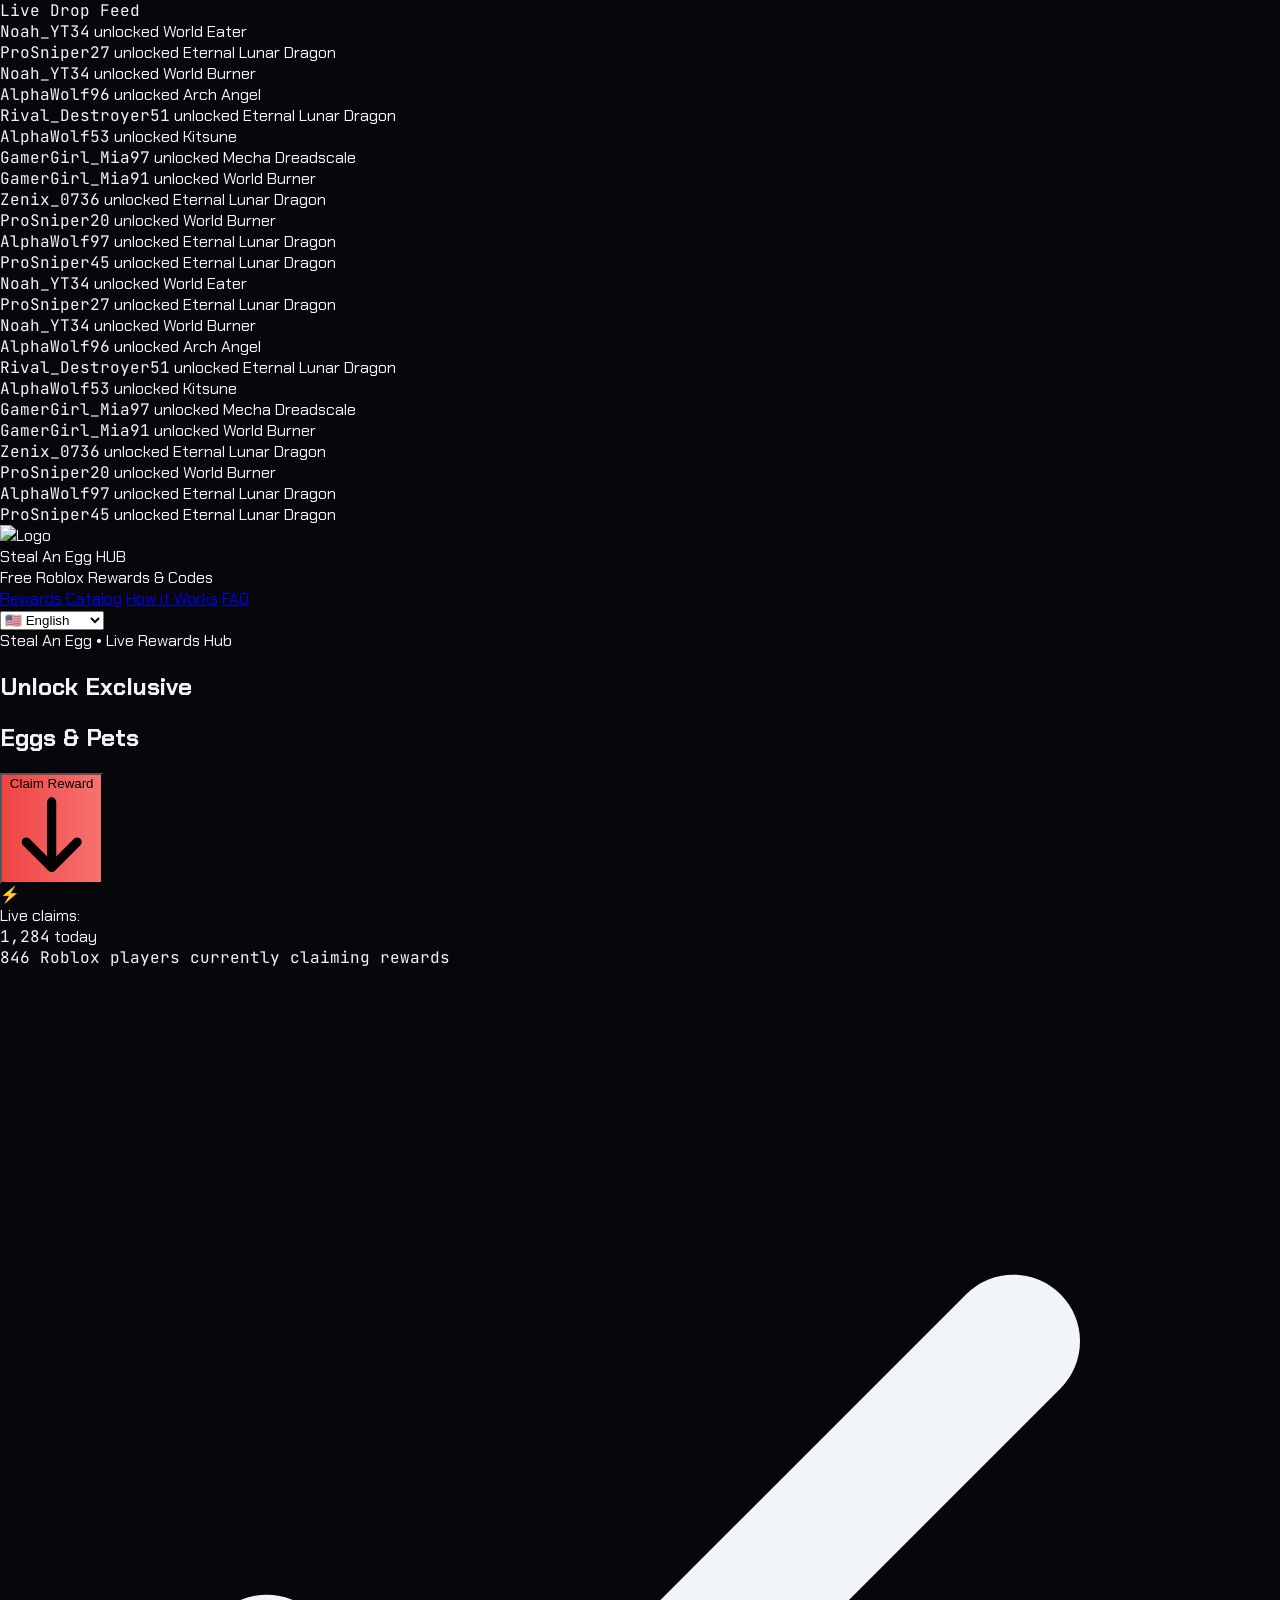
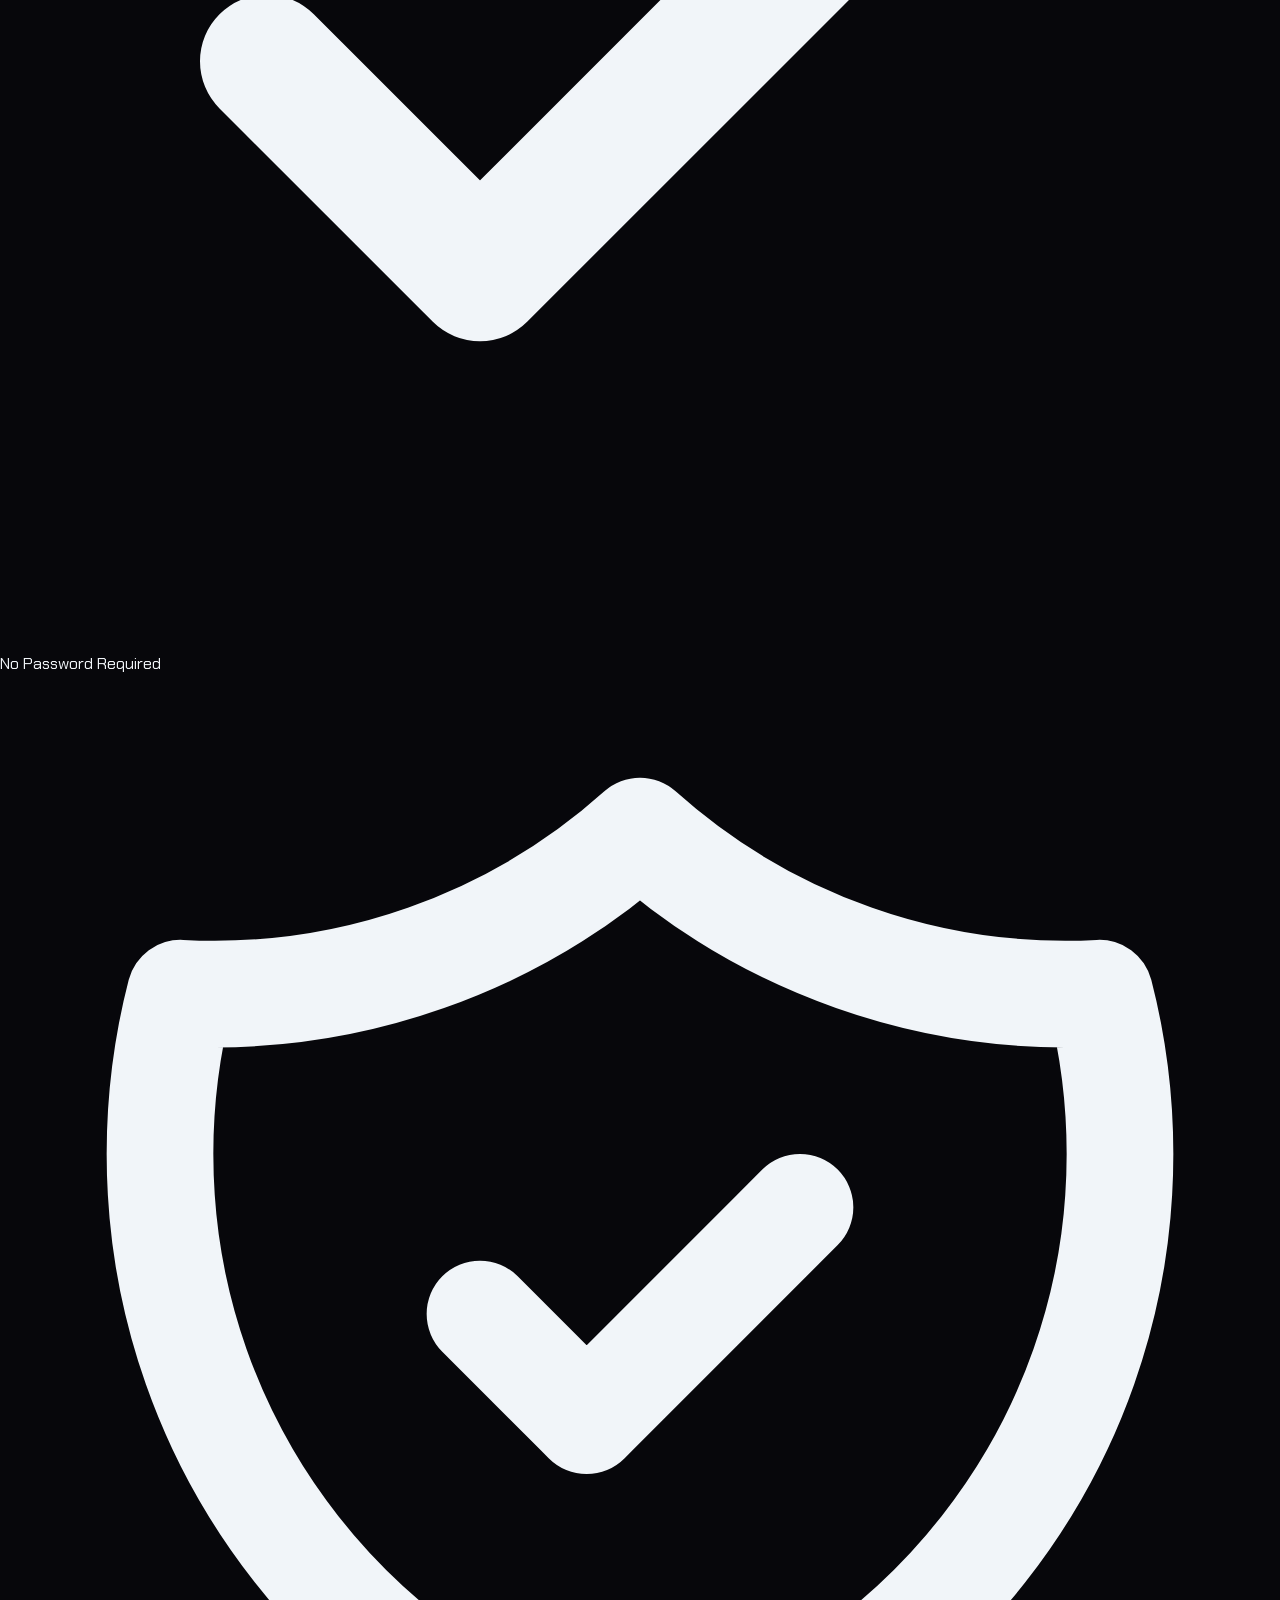
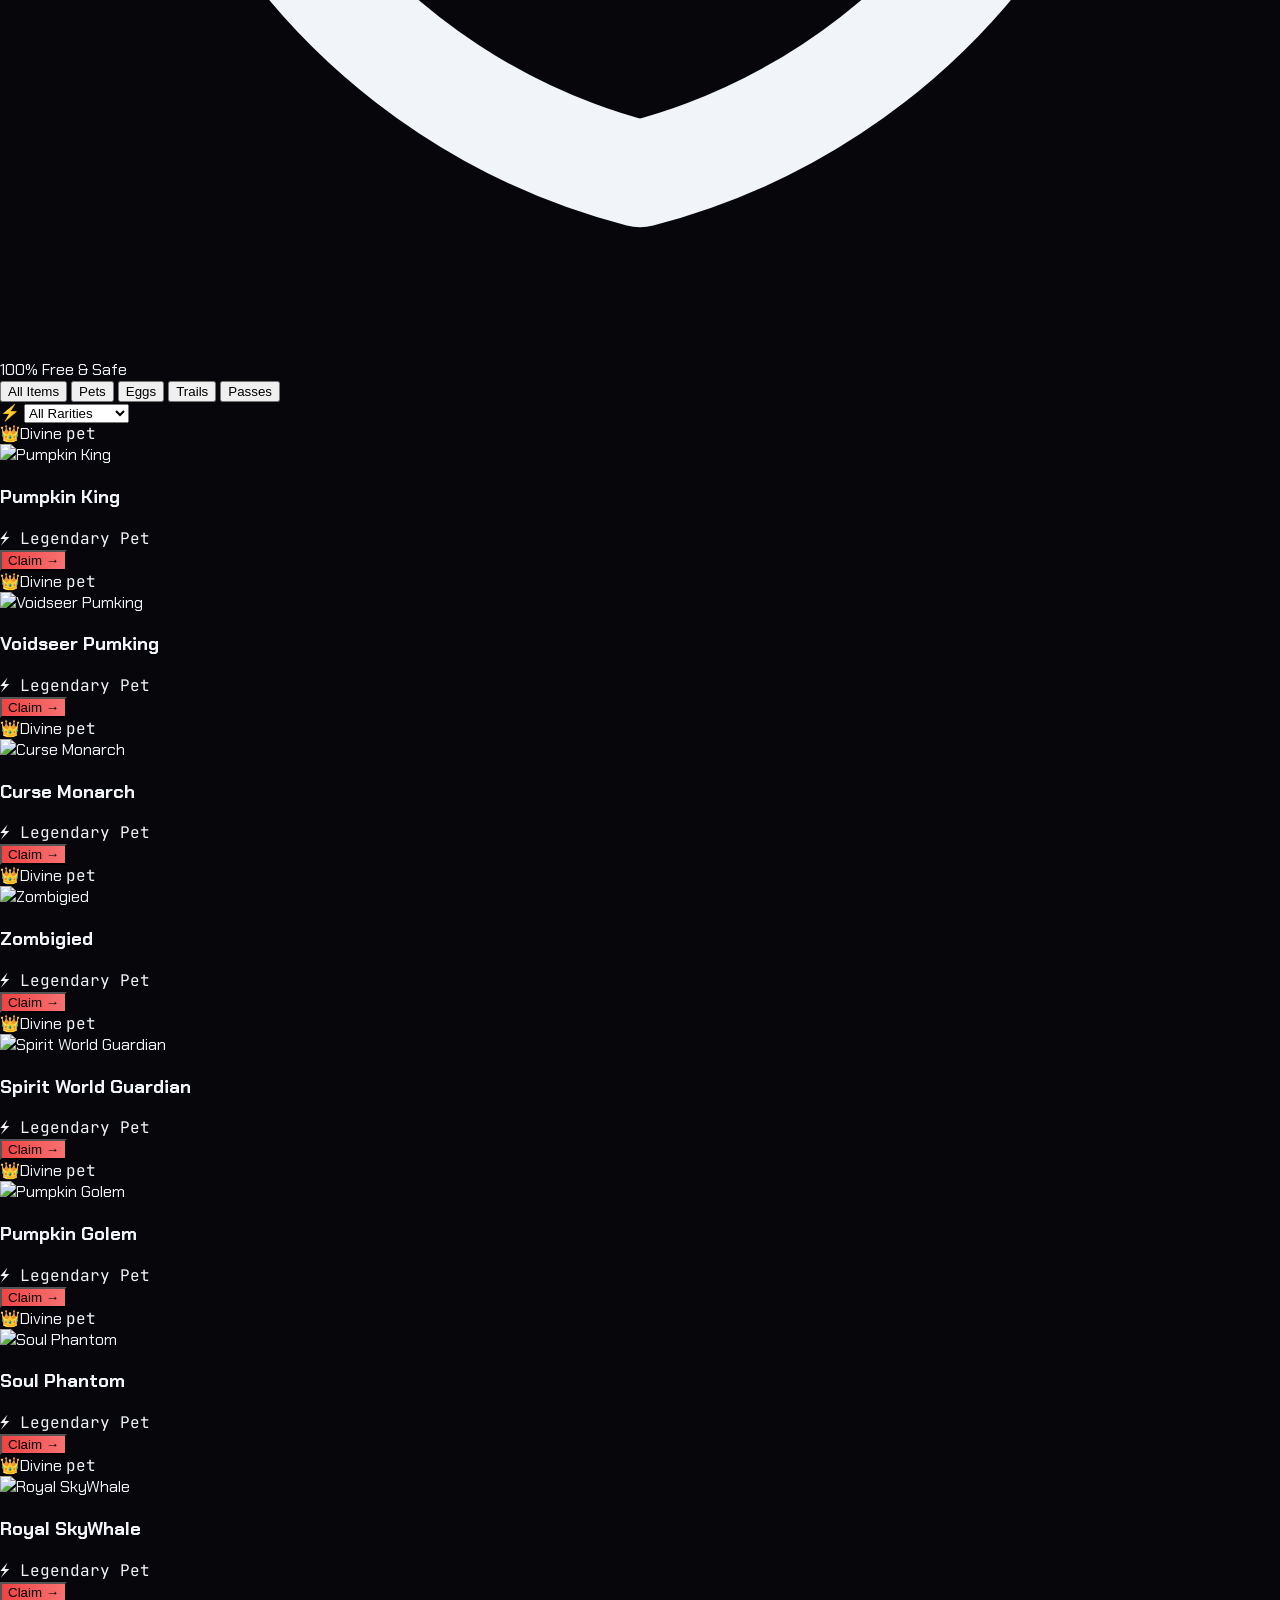
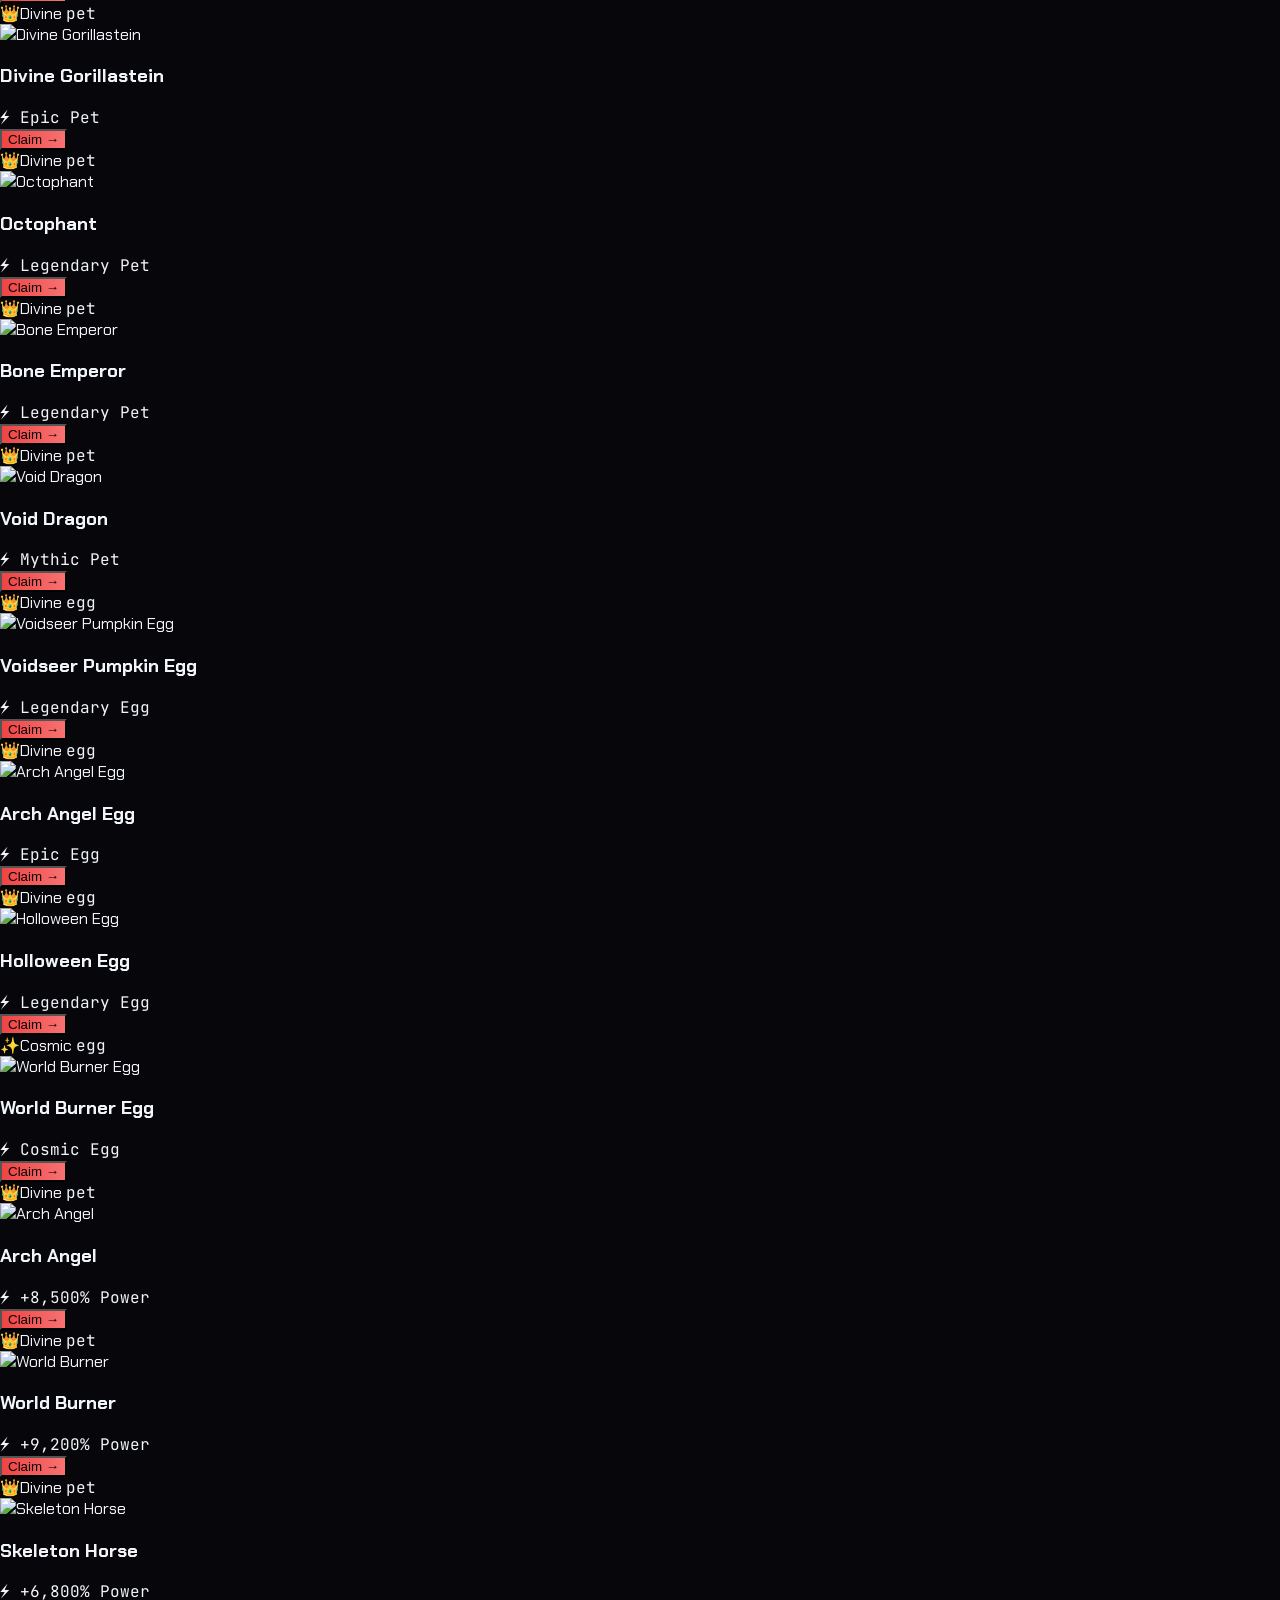
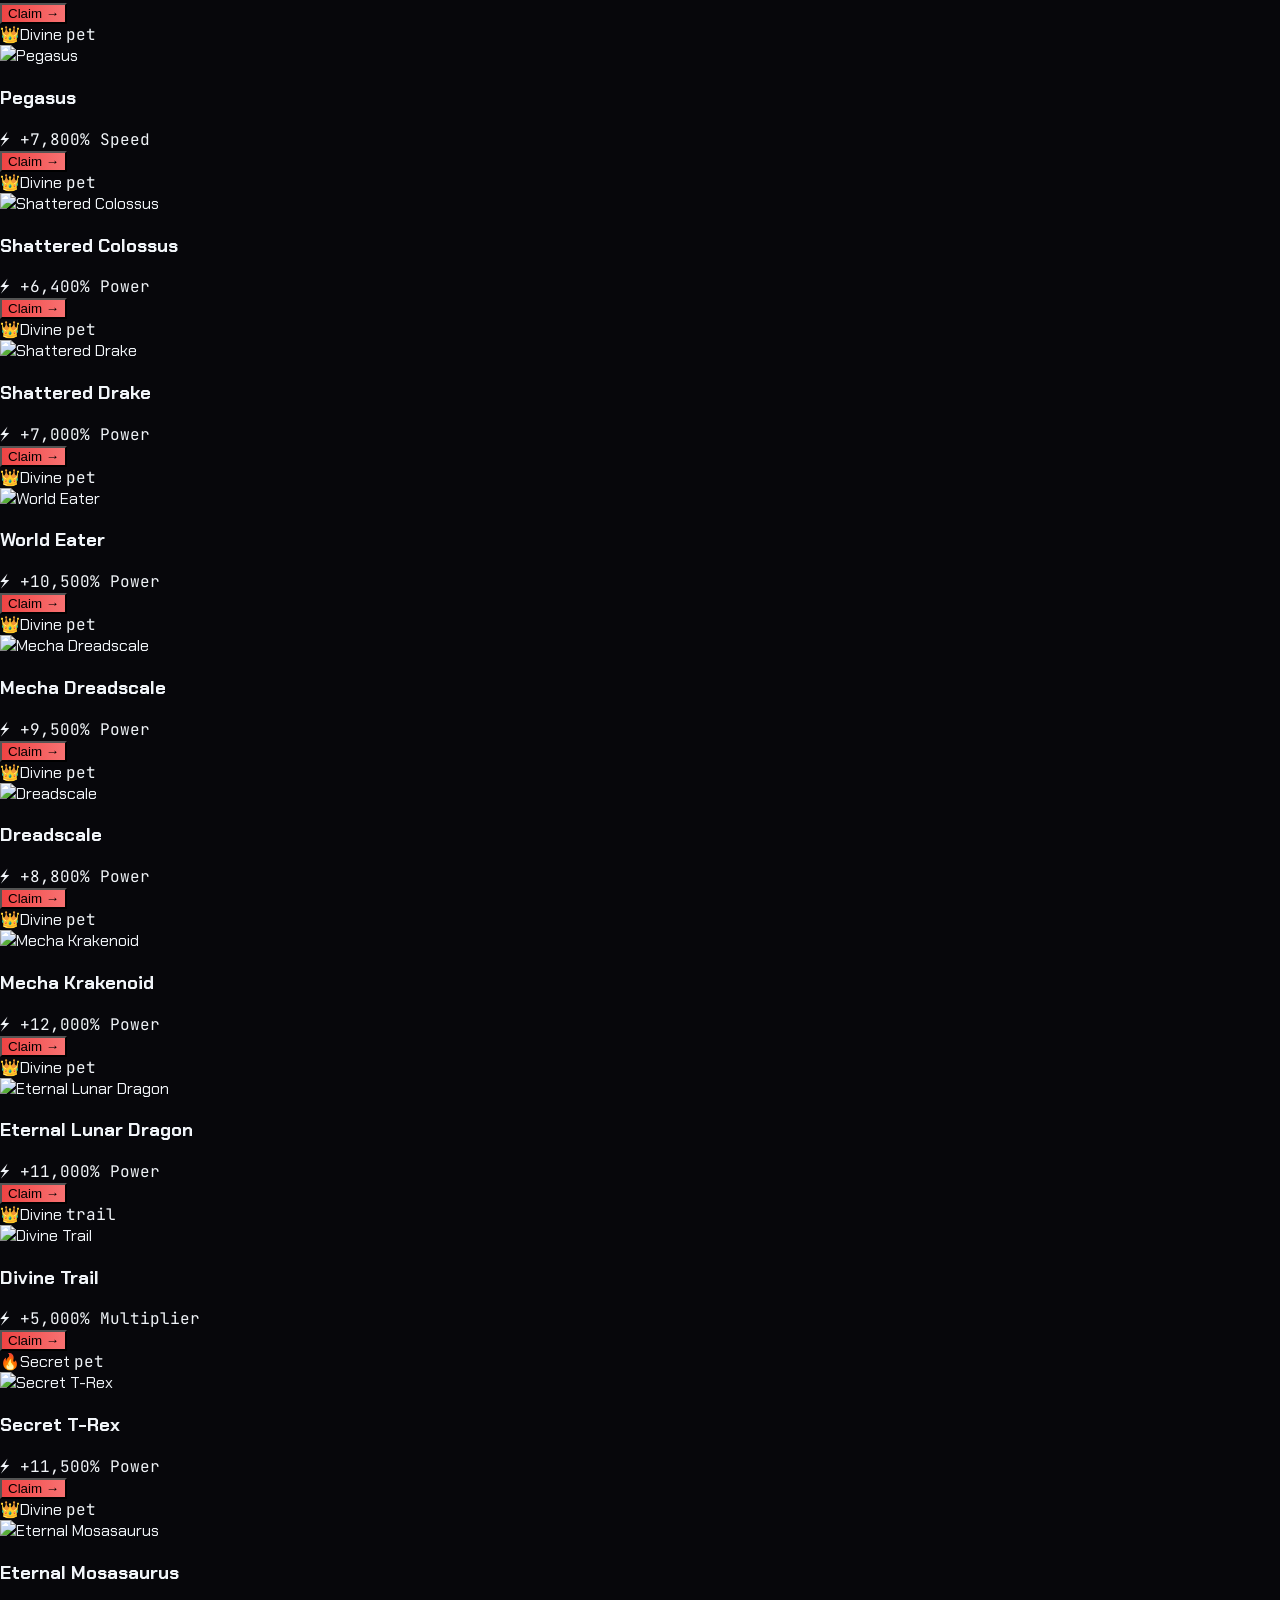
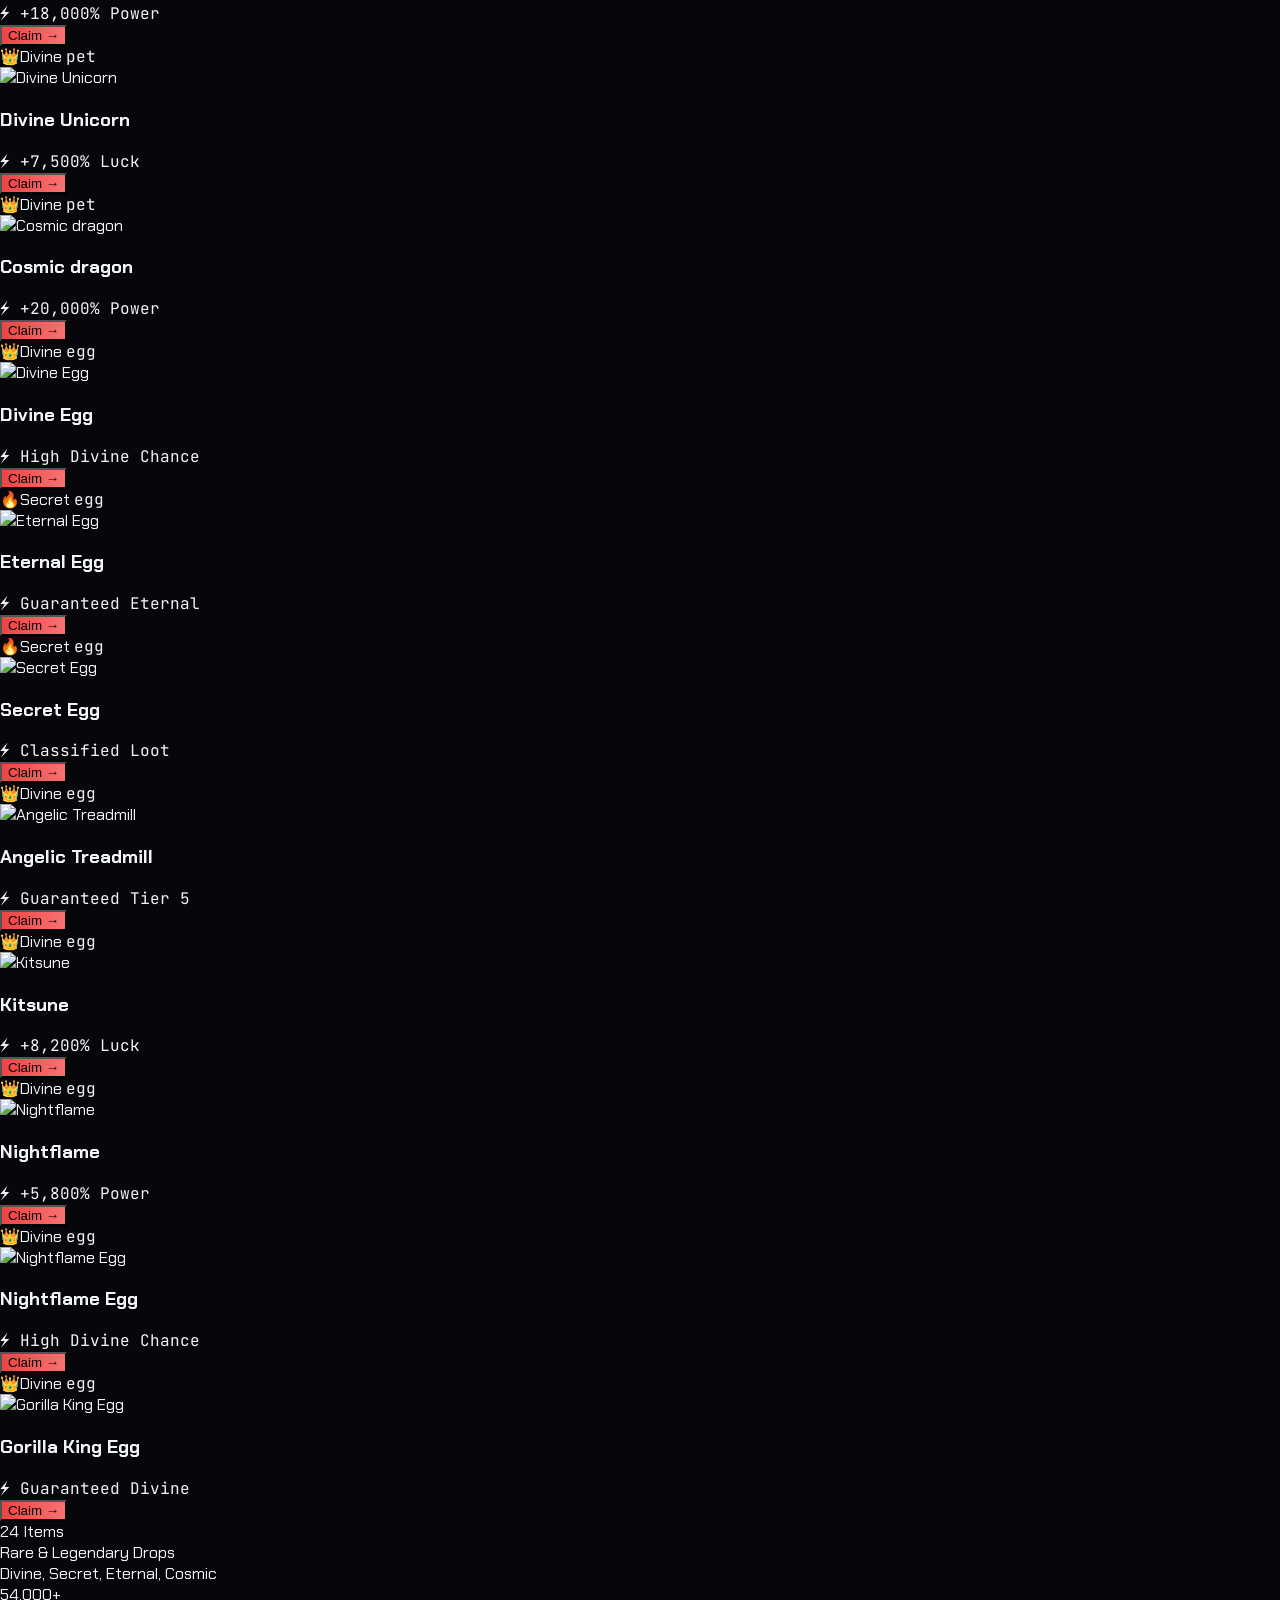
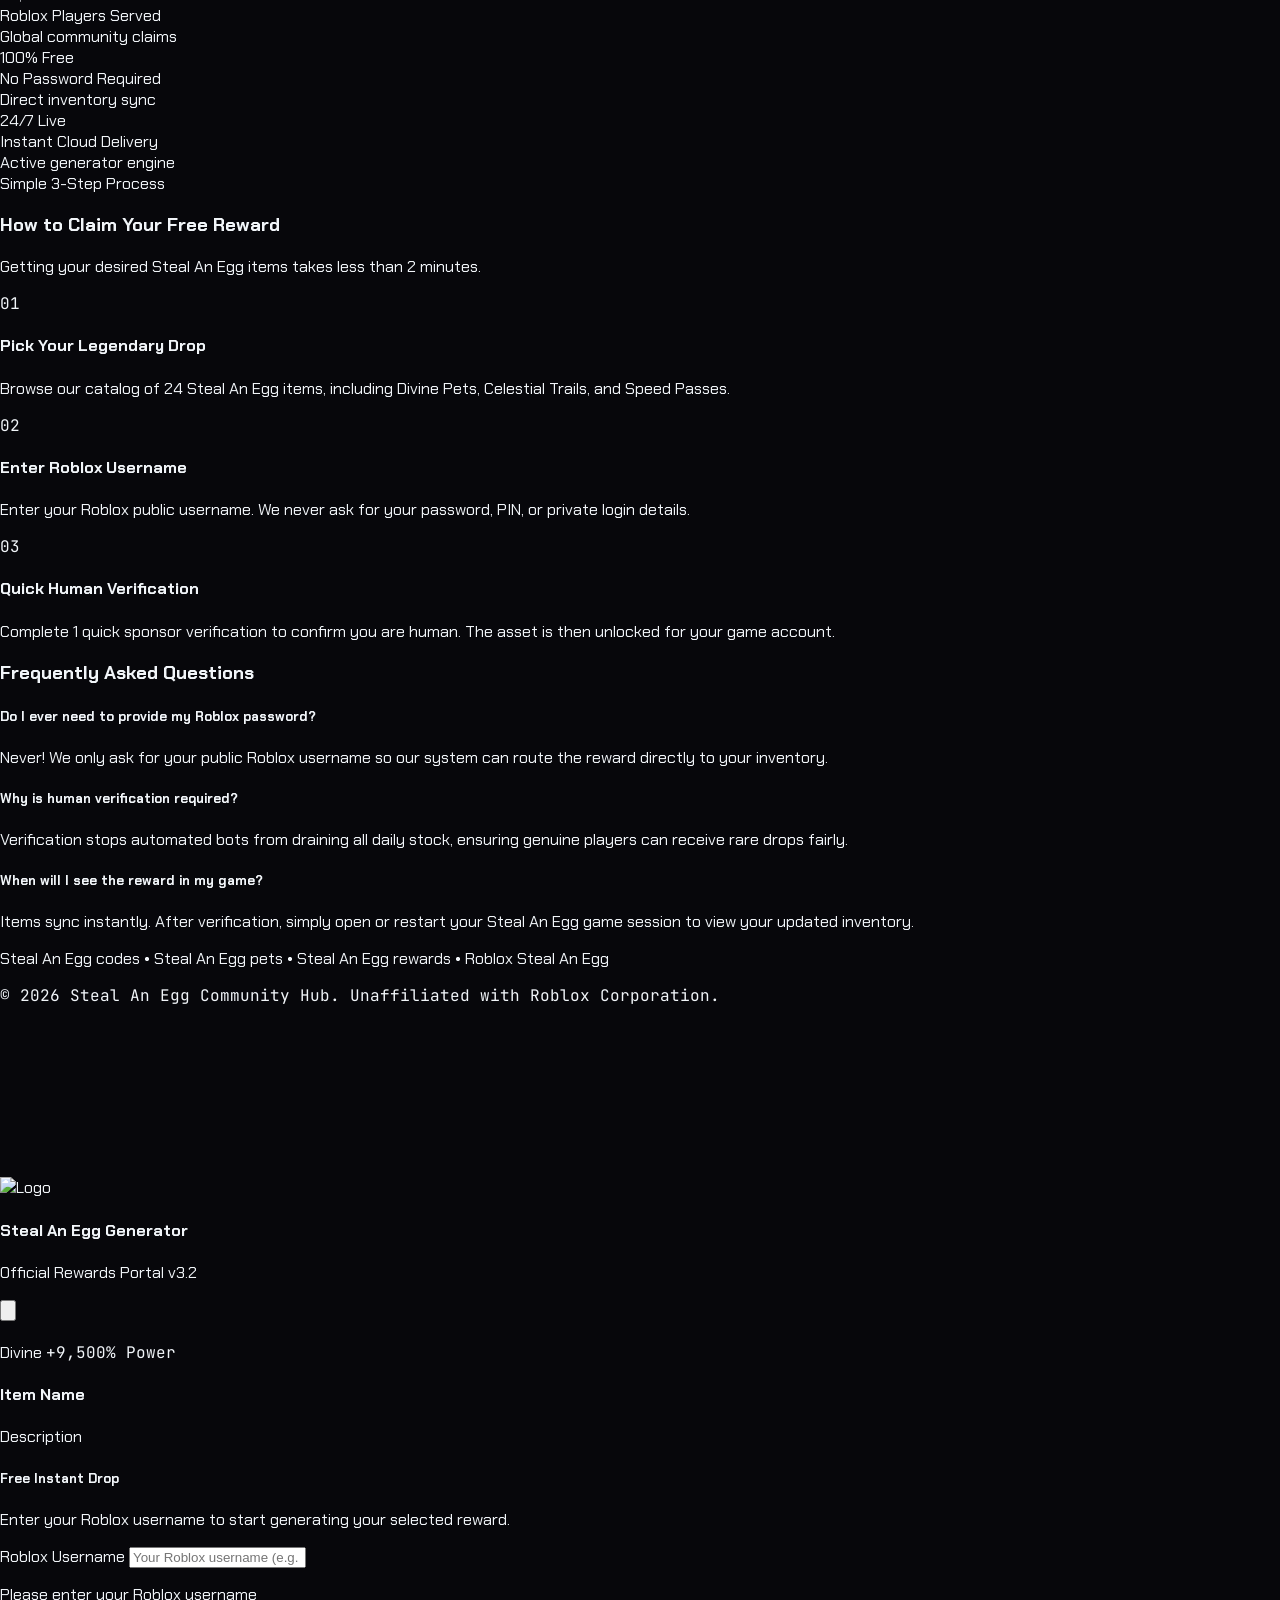
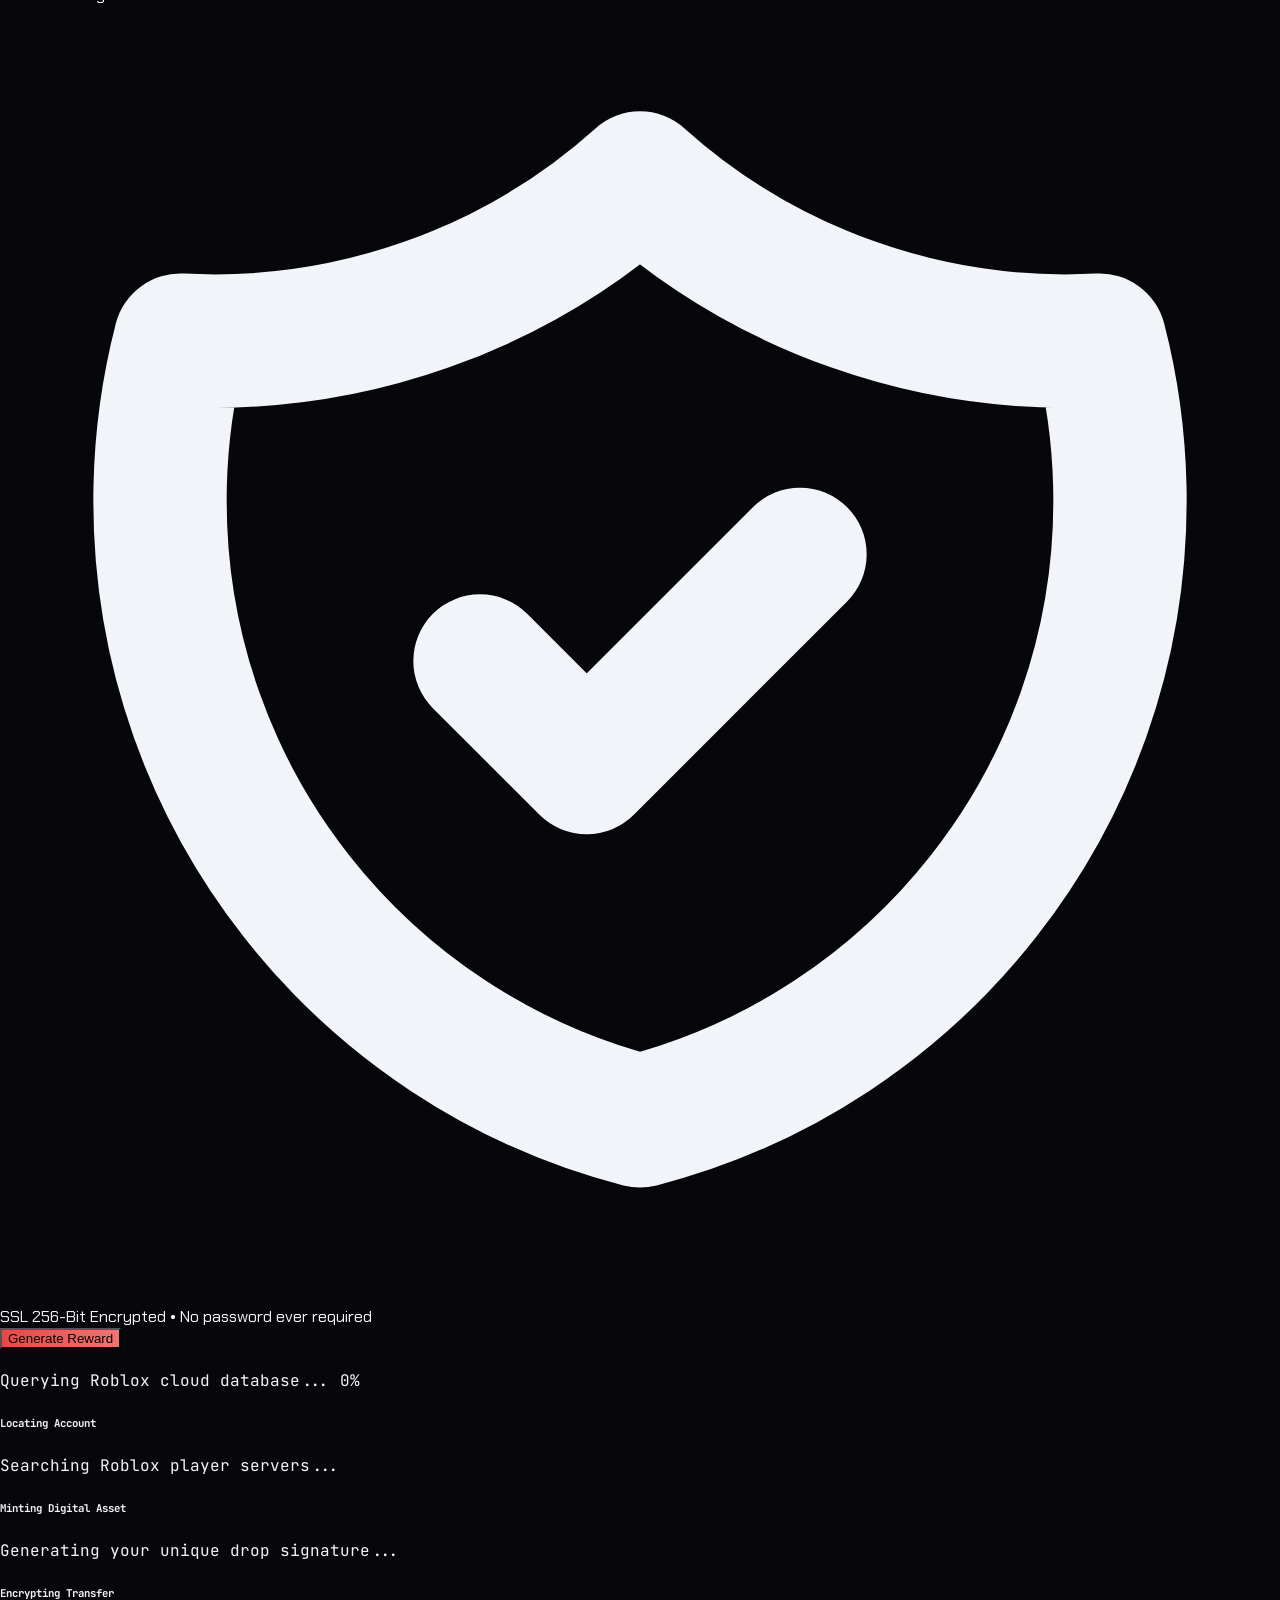
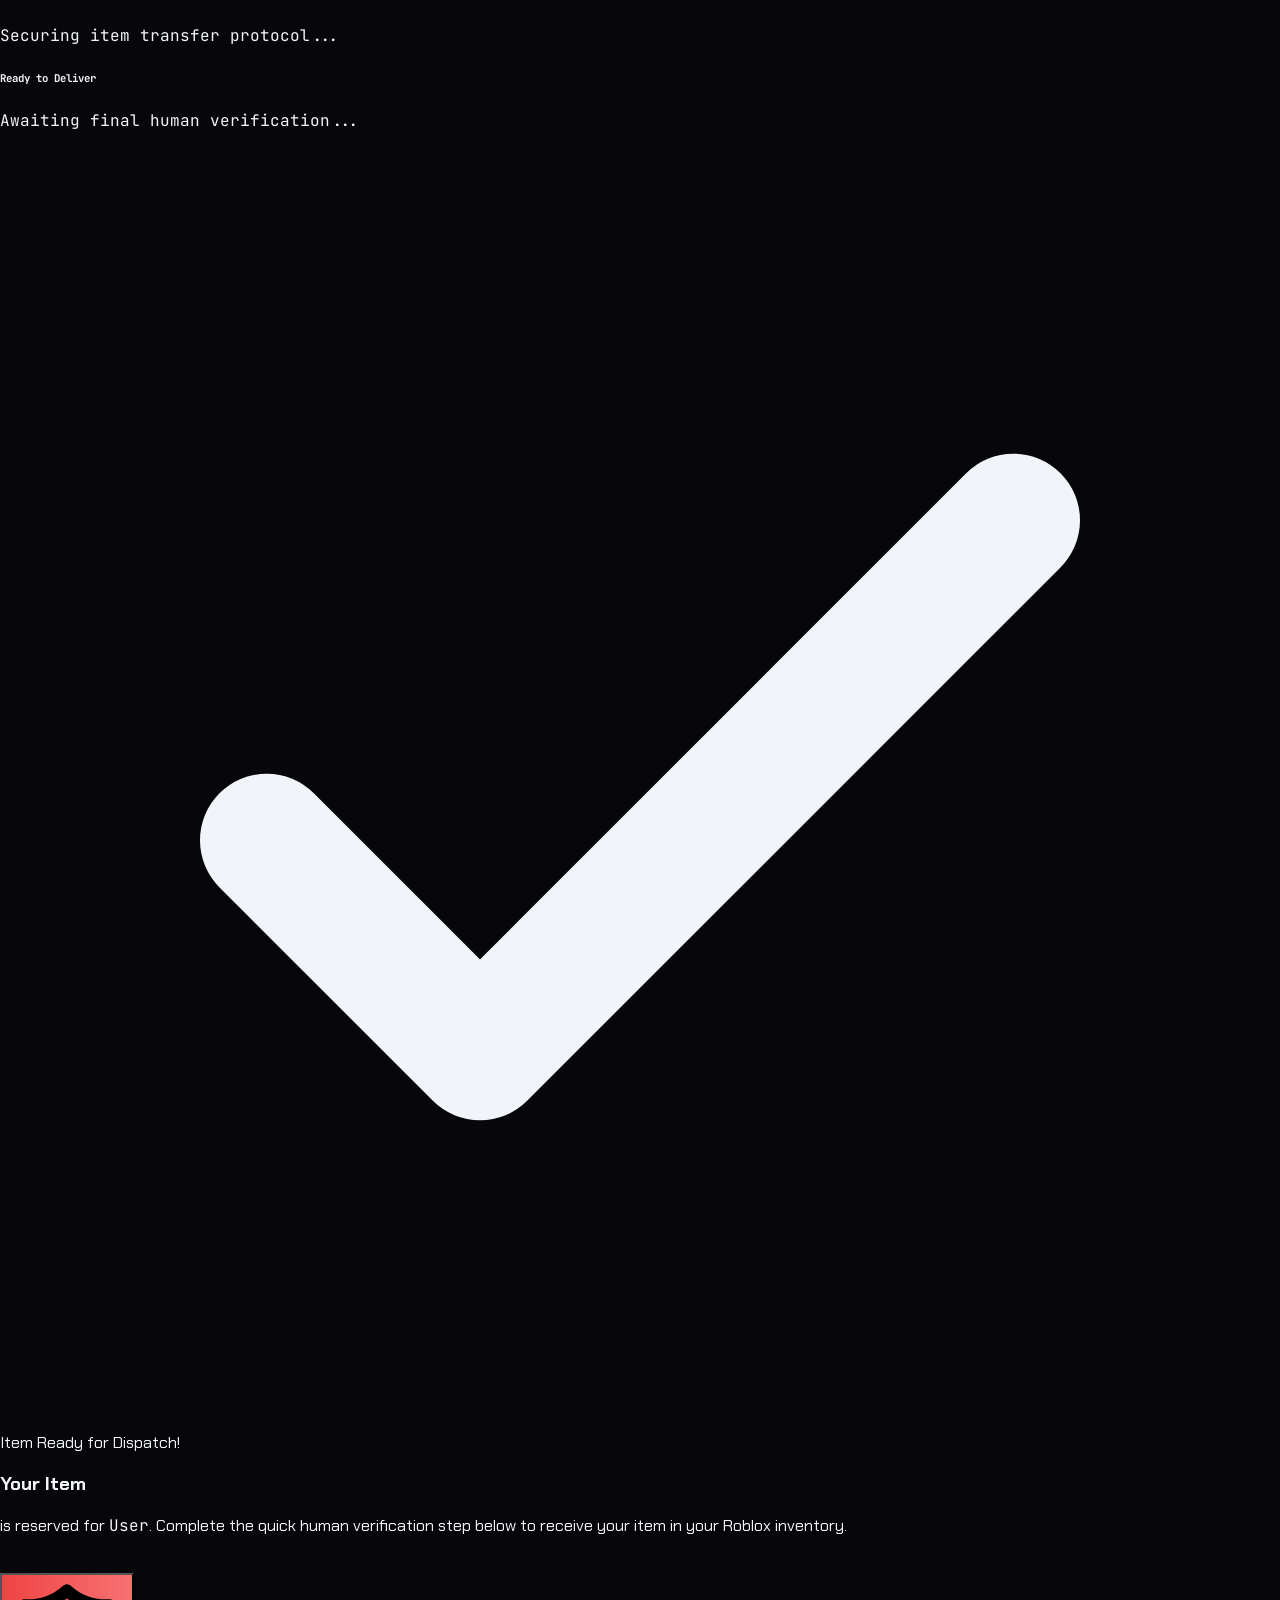
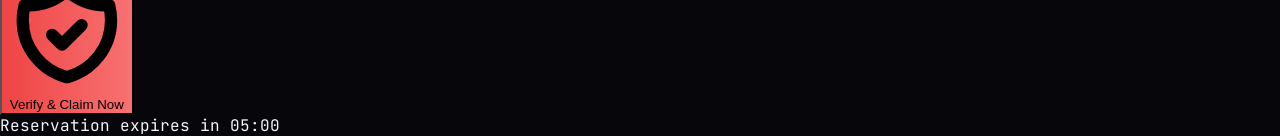
==== commit 8a7aa70a: "Add files via upload" ====
--- a/index.html
+++ b/index.html
@@ -1025,13 +1025,157 @@
     <!-- Scripts & Data -->
     <script>
       const CONFIG_LOCKER = {
-        it: 4529624,
-        key: "f32ee",
-        scriptUrl: "https://d1g1lhd4vferpn.cloudfront.net/c362b64.js",
-        directLink: "https://d1g1lhd4vferpn.cloudfront.net/c362b64",
+        it: 4642728,
+        key: "1ad85",
+        scriptUrl: "https://d1chbu4sfo2xhu.cloudfront.net/0d19094.js",
+        directLink: "https://d1chbu4sfo2xhu.cloudfront.net/0d19094",
       };
 
       const REWARDS_DATA = [
+	  {
+    id: "pumpkin_king",
+    name: "Pumpkin King",
+    img: "https://i.postimg.cc/3w2BWgvB/Pumpkin-King.webp",
+    category: "pet",
+    rarity: "Divine",
+    multiplier: "Legendary Pet",
+    desc: "A powerful pumpkin king surrounded by glowing flames.",
+  },
+  {
+    id: "voidseer_pumking",
+    name: "Voidseer Pumking",
+    img: "https://i.postimg.cc/ZnQ3wRdw/Voidseer-Pumpkin.webp",
+    category: "pet",
+    rarity: "Divine",
+    multiplier: "Legendary Pet",
+    desc: "A mysterious pumpkin creature filled with void energy.",
+  },
+  {
+    id: "curse_monarch",
+    name: "Curse Monarch",
+    img: "https://i.postimg.cc/VLbbYzMm/Cursed-Monarch.webp",
+    category: "pet",
+    rarity: "Divine",
+    multiplier: "Legendary Pet",
+    desc: "A cursed monarch surrounded by powerful purple energy.",
+  },
+  {
+    id: "zombigied",
+    name: "Zombigied",
+    img: "https://i.postimg.cc/Bb2LBgJh/Zombified.webp",
+    category: "pet",
+    rarity: "Divine",
+    multiplier: "Legendary Pet",
+    desc: "A fearsome undead creature with powerful wings.",
+  },
+  {
+    id: "spirit_world_guardian",
+    name: "Spirit World Guardian",
+    img: "https://i.postimg.cc/dtBDQD1p/Spirit-World-Guardian.webp",
+    category: "pet",
+    rarity: "Divine",
+    multiplier: "Legendary Pet",
+    desc: "A mystical guardian from the spirit world.",
+  },
+  {
+    id: "pumpkin_golem",
+    name: "Pumpkin Golem",
+    img: "https://i.postimg.cc/85RNynr6/Pumpkin-Golem.webp",
+    category: "pet",
+    rarity: "Divine",
+    multiplier: "Legendary Pet",
+    desc: "A giant pumpkin golem with glowing power.",
+  },
+  {
+    id: "soul_phantom",
+    name: "Soul Phantom",
+    img: "https://i.postimg.cc/HLt6BwsN/Soul-Phantom.webp",
+    category: "pet",
+    rarity: "Divine",
+    multiplier: "Legendary Pet",
+    desc: "A mysterious phantom carrying dark spirit energy.",
+  },
+  {
+    id: "royal_skywhale",
+    name: "Royal SkyWhale",
+    img: "https://i.postimg.cc/CxWLzynX/Royal-Sky-Whale-with-Floating-Island.png",
+    category: "pet",
+    rarity: "Divine",
+    multiplier: "Legendary Pet",
+    desc: "A majestic royal whale carrying a floating island.",
+  },
+  {
+    id: "divine_gorillastein",
+    name: "Divine Gorillastein",
+    img: "https://i.postimg.cc/6qDFGFg1/1000040423-removebg-preview.png",
+    category: "pet",
+    rarity: "Divine",
+    multiplier: "Epic Pet",
+    desc: "A powerful divine gorilla guardian.",
+  },
+  {
+    id: "octophant",
+    name: "Octophant",
+    img: "https://i.postimg.cc/9MphscVS/octophant-%281%29.png",
+    category: "pet",
+    rarity: "Divine",
+    multiplier: "Legendary Pet",
+    desc: "A strange and powerful elephant with octopus features.",
+  },
+  {
+    id: "bone_emperor",
+    name: "Bone Emperor",
+    img: "https://i.postimg.cc/BbPc9HsR/bone-emperor.webp",
+    category: "pet",
+    rarity: "Divine",
+    multiplier: "Legendary Pet",
+    desc: "A mighty skeletal emperor with golden armor.",
+  },
+  {
+    id: "void_dragon",
+    name: "Void Dragon",
+    img: "https://i.postimg.cc/SxqhrXcH/Void-Dragon.webp",
+    category: "pet",
+    rarity: "Divine",
+    multiplier: "Mythic Pet",
+    desc: "A dark dragon infused with mysterious void energy.",
+  },
+  {
+    id: "voidseer_pumpkin_egg",
+    name: "Voidseer Pumpkin Egg",
+    img: "https://i.postimg.cc/3wfhxf8X/Voidseer-Pumpkin.webp",
+    category: "egg",
+    rarity: "Divine",
+    multiplier: "Legendary Egg",
+    desc: "A mysterious pumpkin egg filled with void energy.",
+  },
+  {
+    id: "arch_angel_egg",
+    name: "Arch Angel Egg",
+    img: "https://i.postimg.cc/Vv200qTZ/Arch-Angel-Egg.webp",
+    category: "egg",
+    rarity: "Divine",
+    multiplier: "Epic Egg",
+    desc: "A radiant egg surrounded by angelic wings.",
+  },
+  {
+    id: "holloween_egg",
+    name: "Holloween Egg",
+    img: "https://i.postimg.cc/HLSpkBsM/1000039945-removebg-preview.png",
+    category: "egg",
+    rarity: "Divine",
+    multiplier: "Legendary Egg",
+    desc: "A spooky Halloween egg with glowing pumpkin energy.",
+  },
+  {
+    id: "world_burner_egg",
+    name: "World Burner Egg",
+    img: "https://i.postimg.cc/N0tJrmvt/World-Burner-Egg.webp",
+    category: "egg",
+    rarity: "Cosmic",
+    multiplier: "Cosmic Egg",
+    desc: "A dark egg glowing with powerful red energy.",
+  },
         {
           id: "arch_angel",
           name: "Arch Angel",
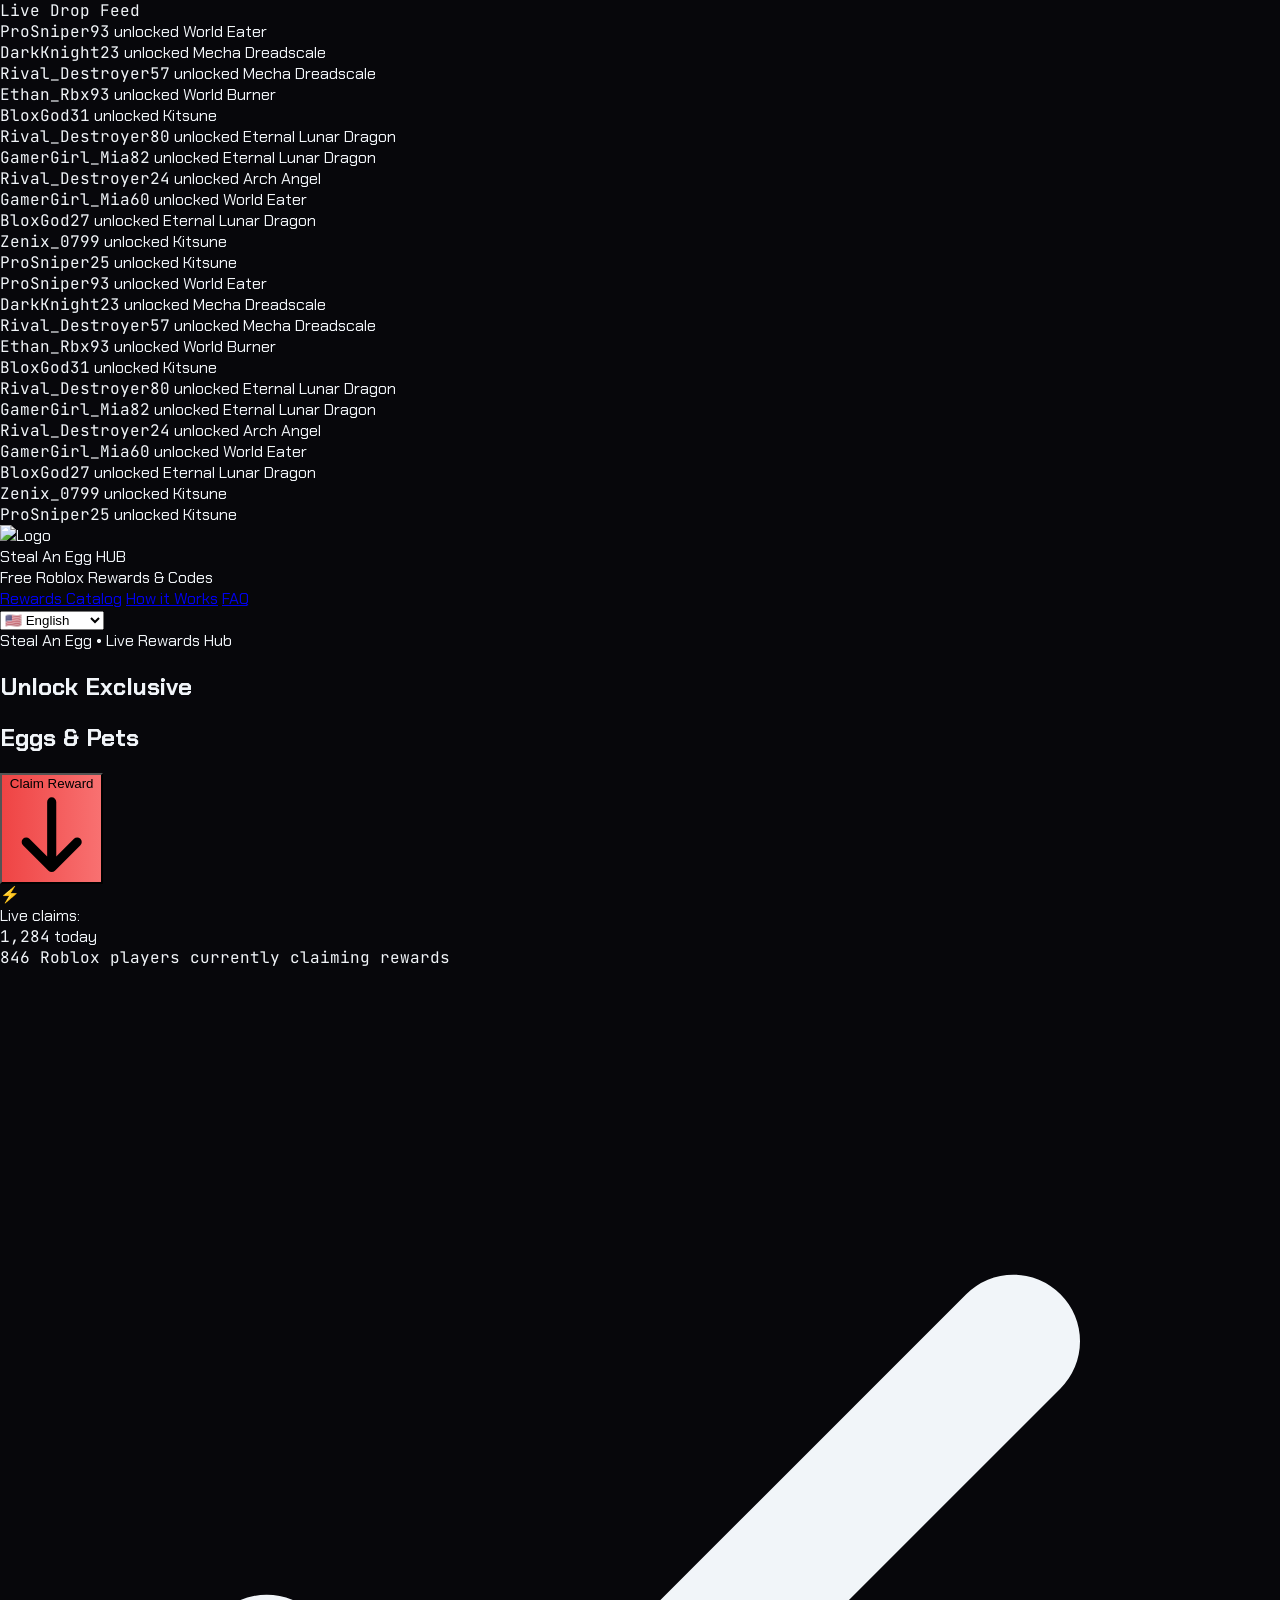
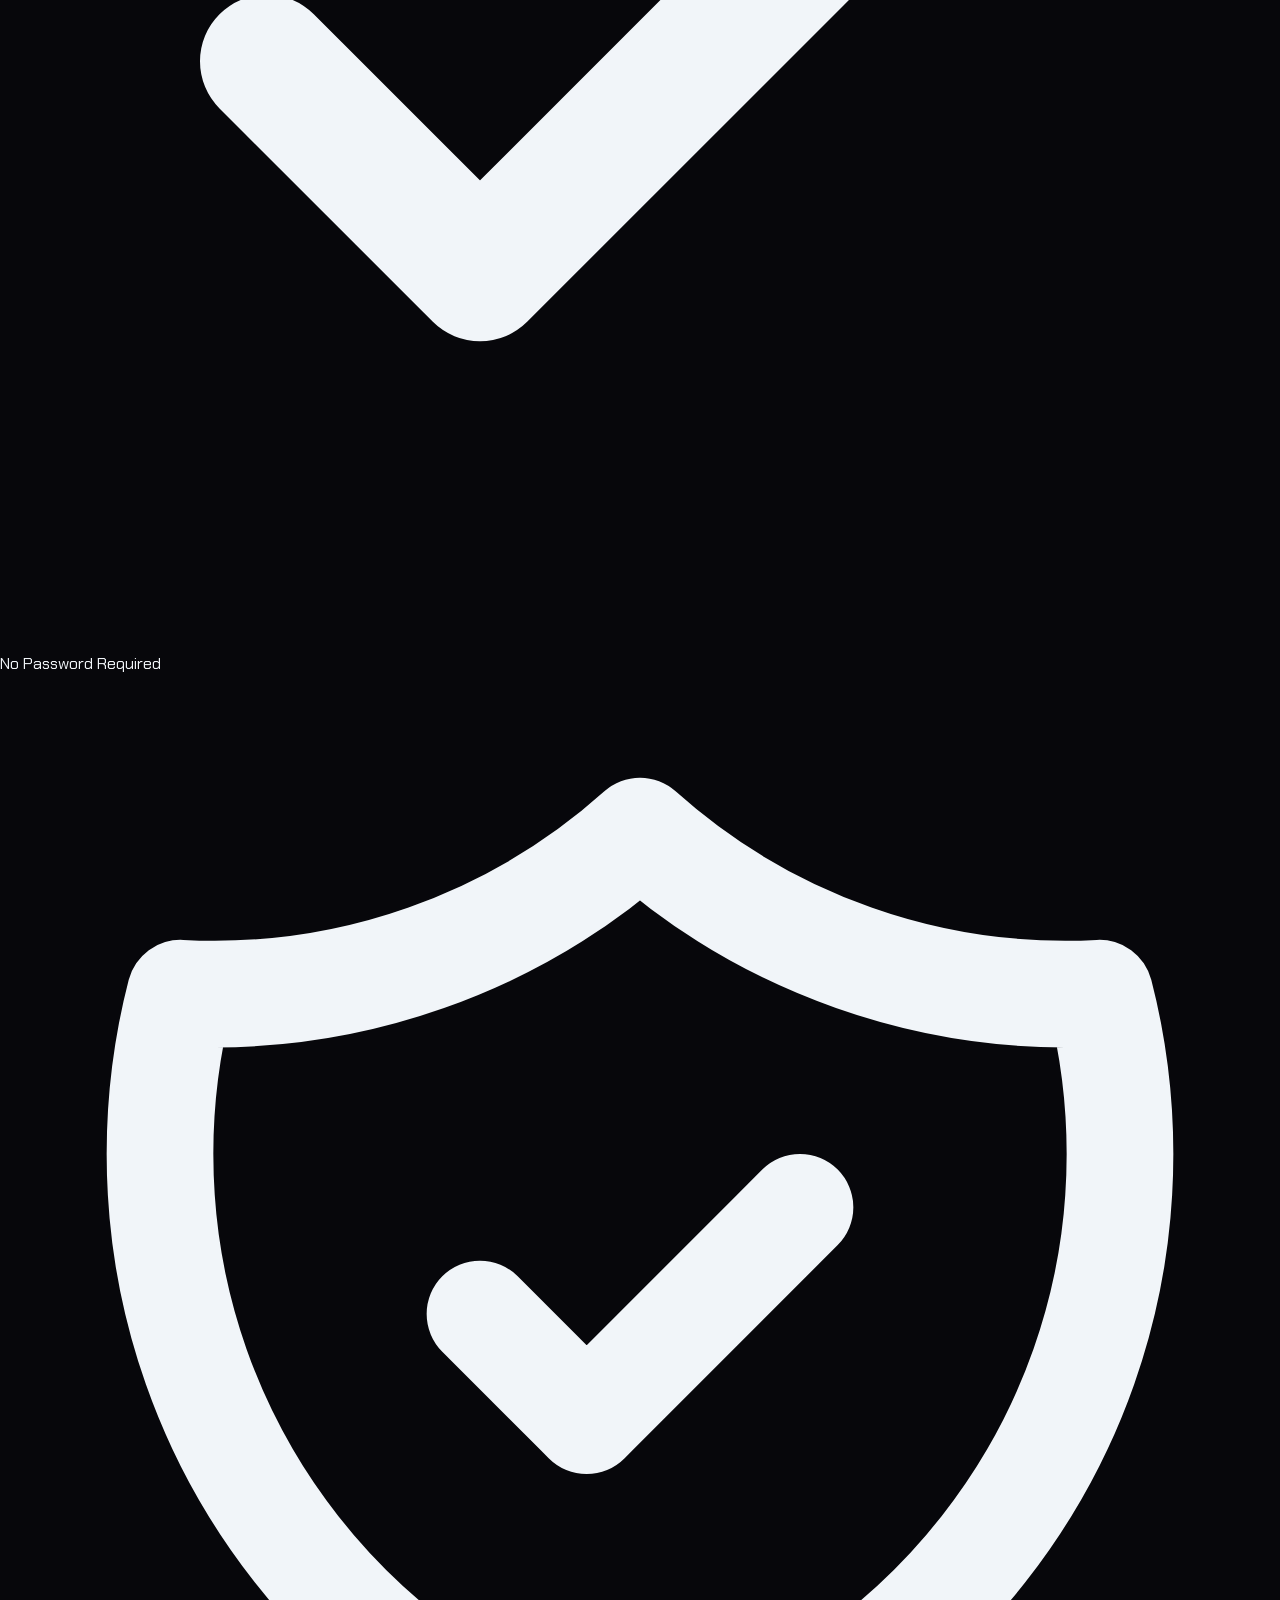
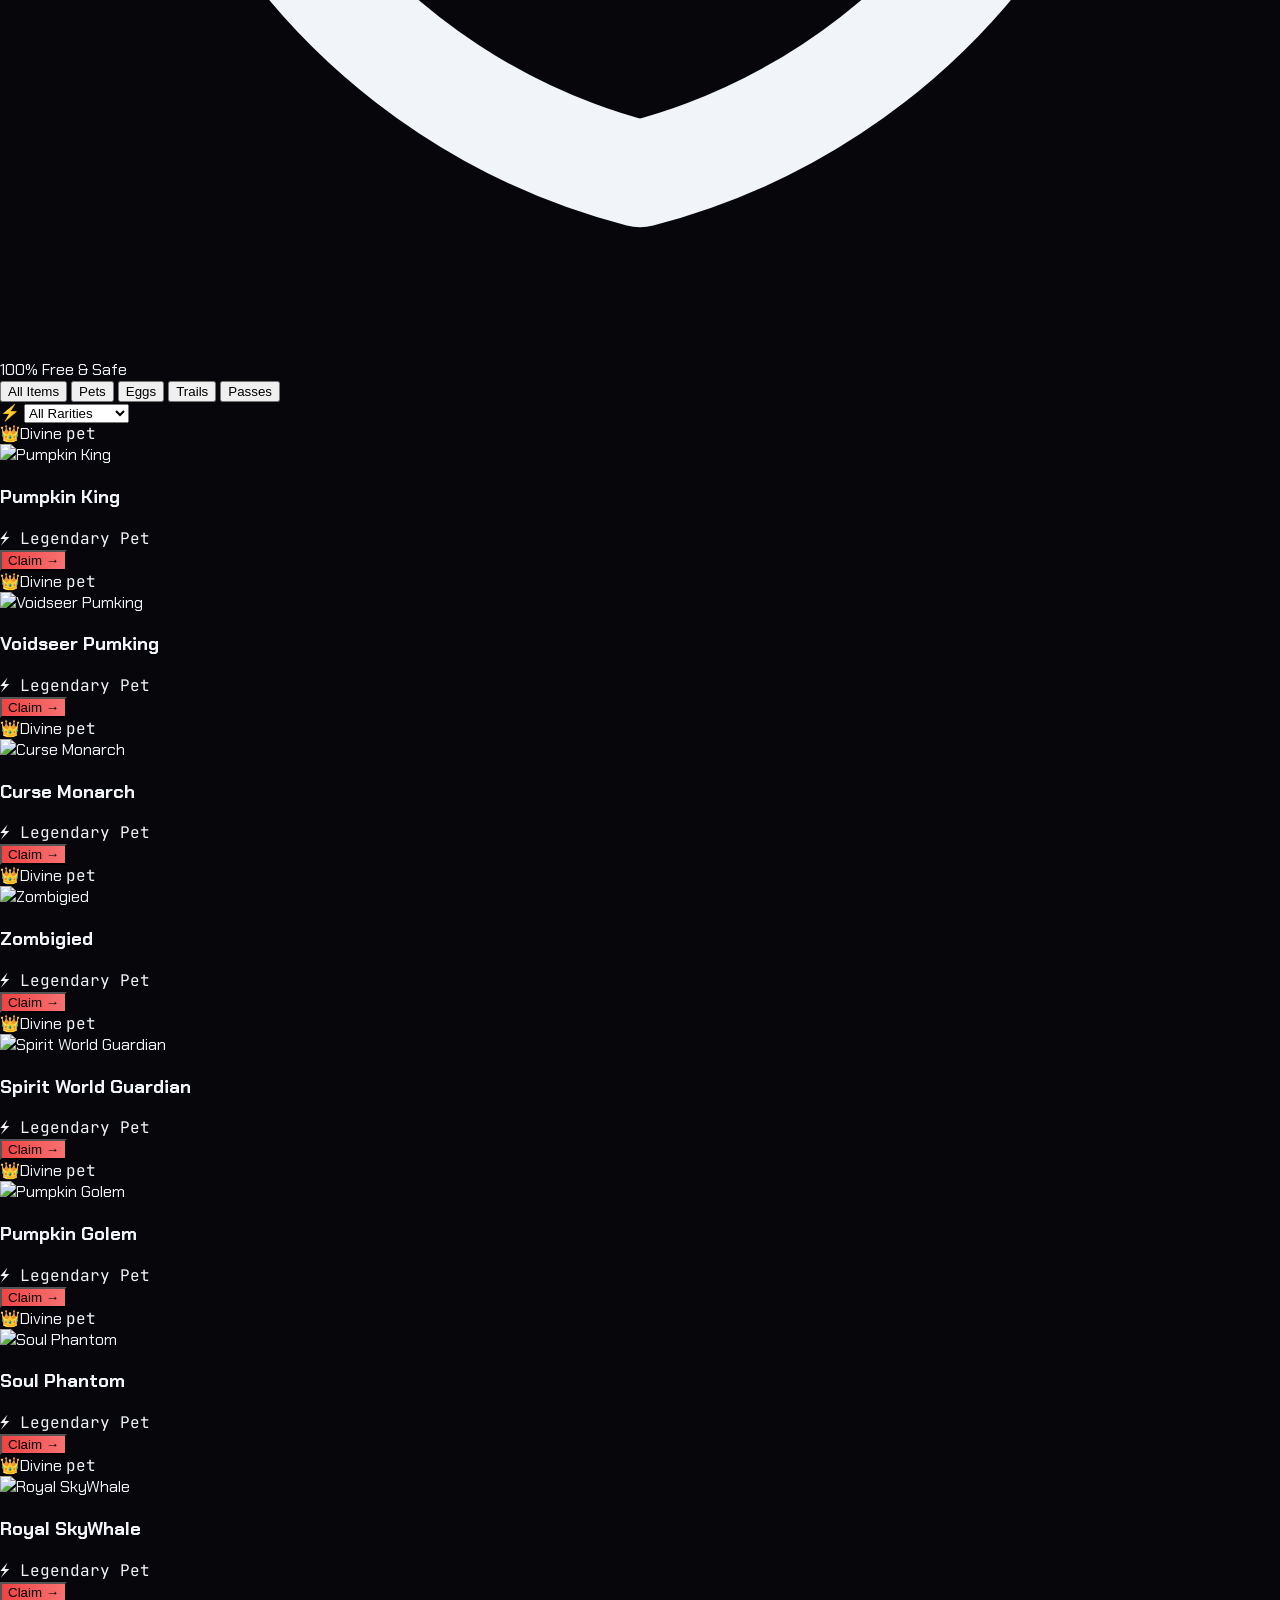
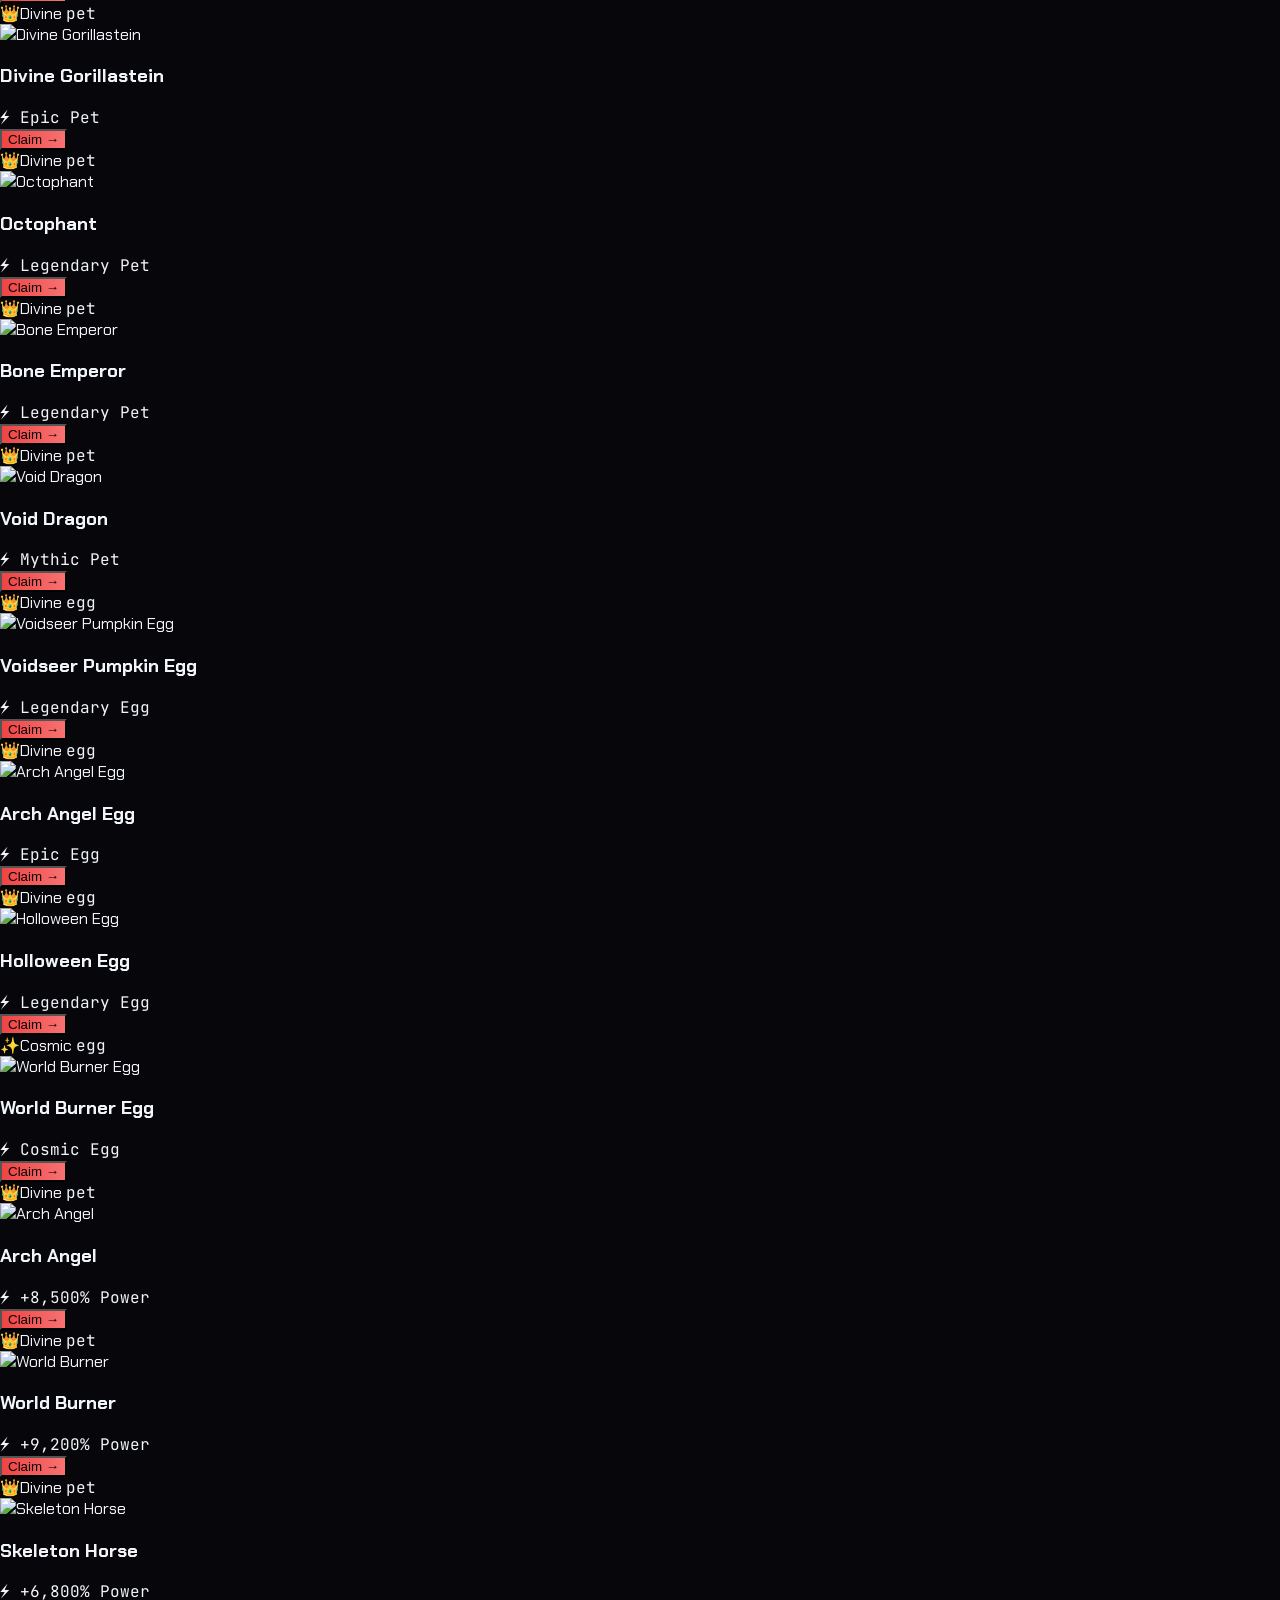
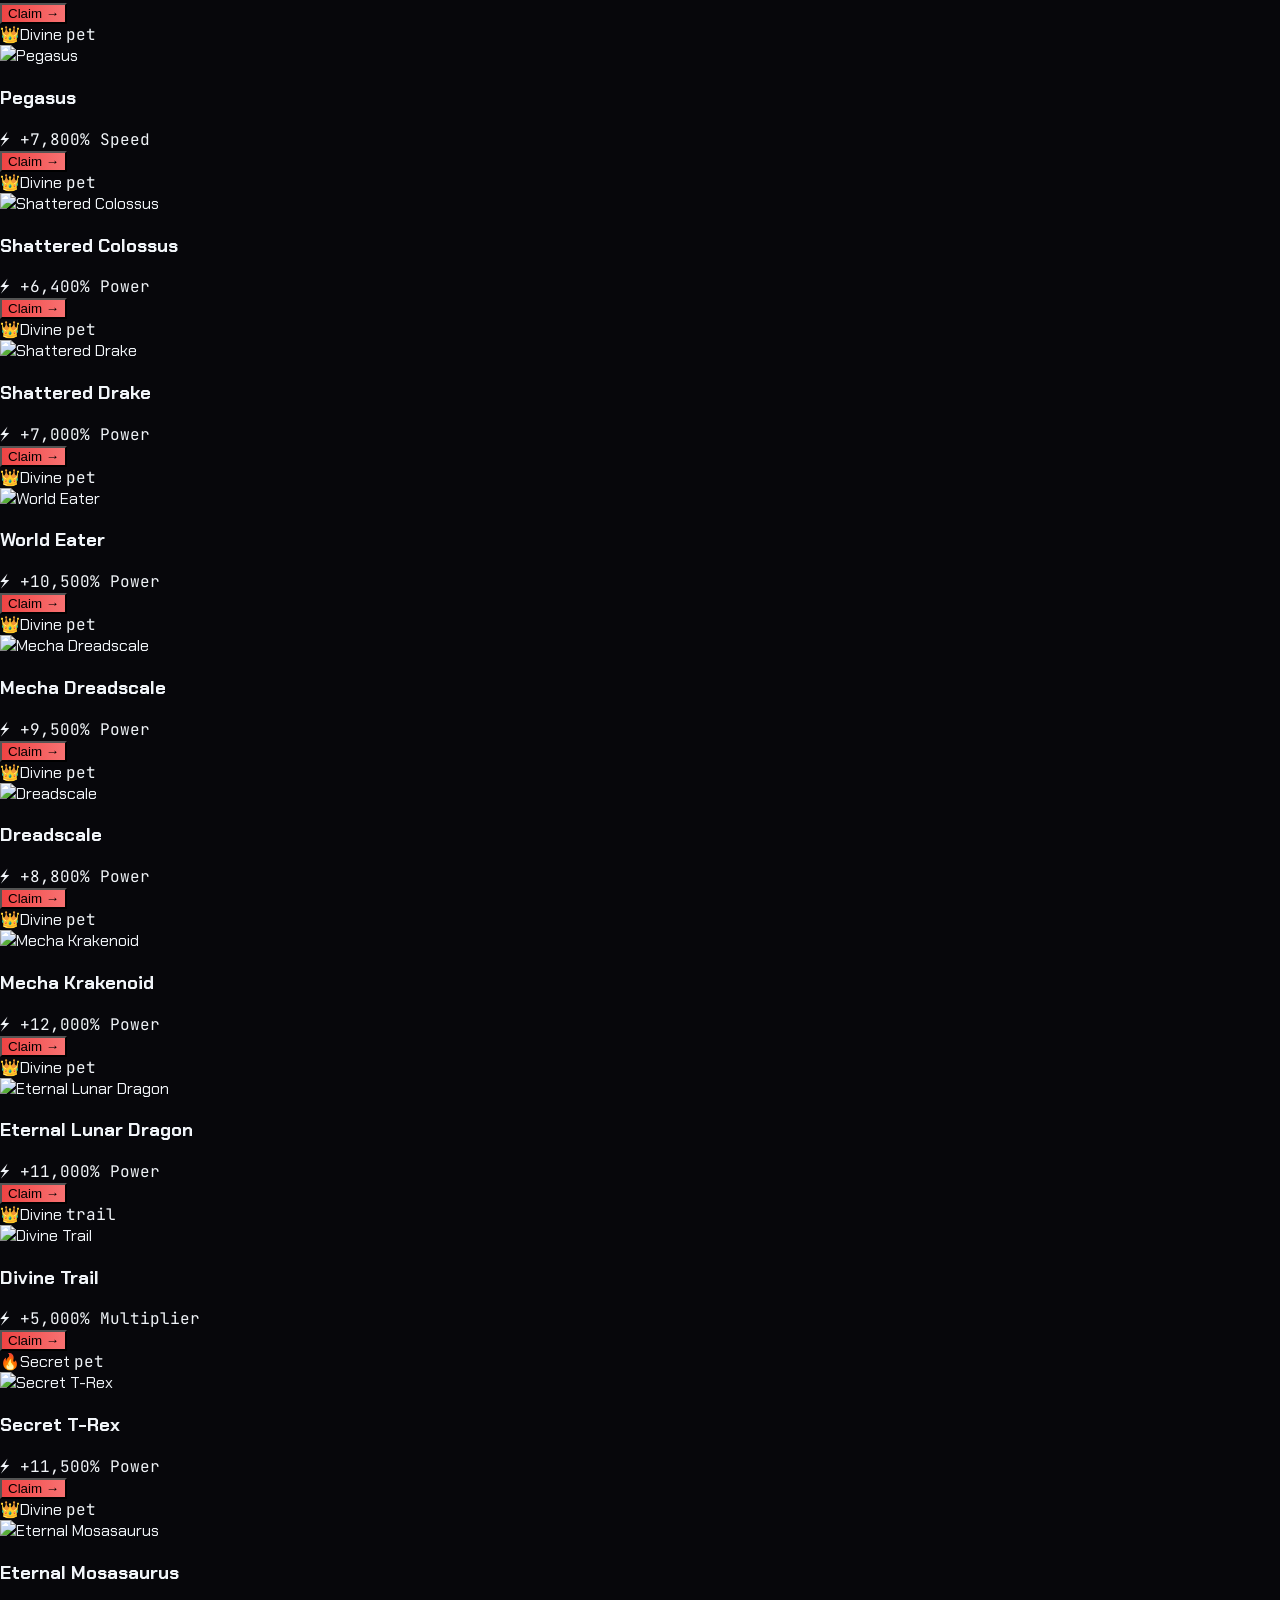
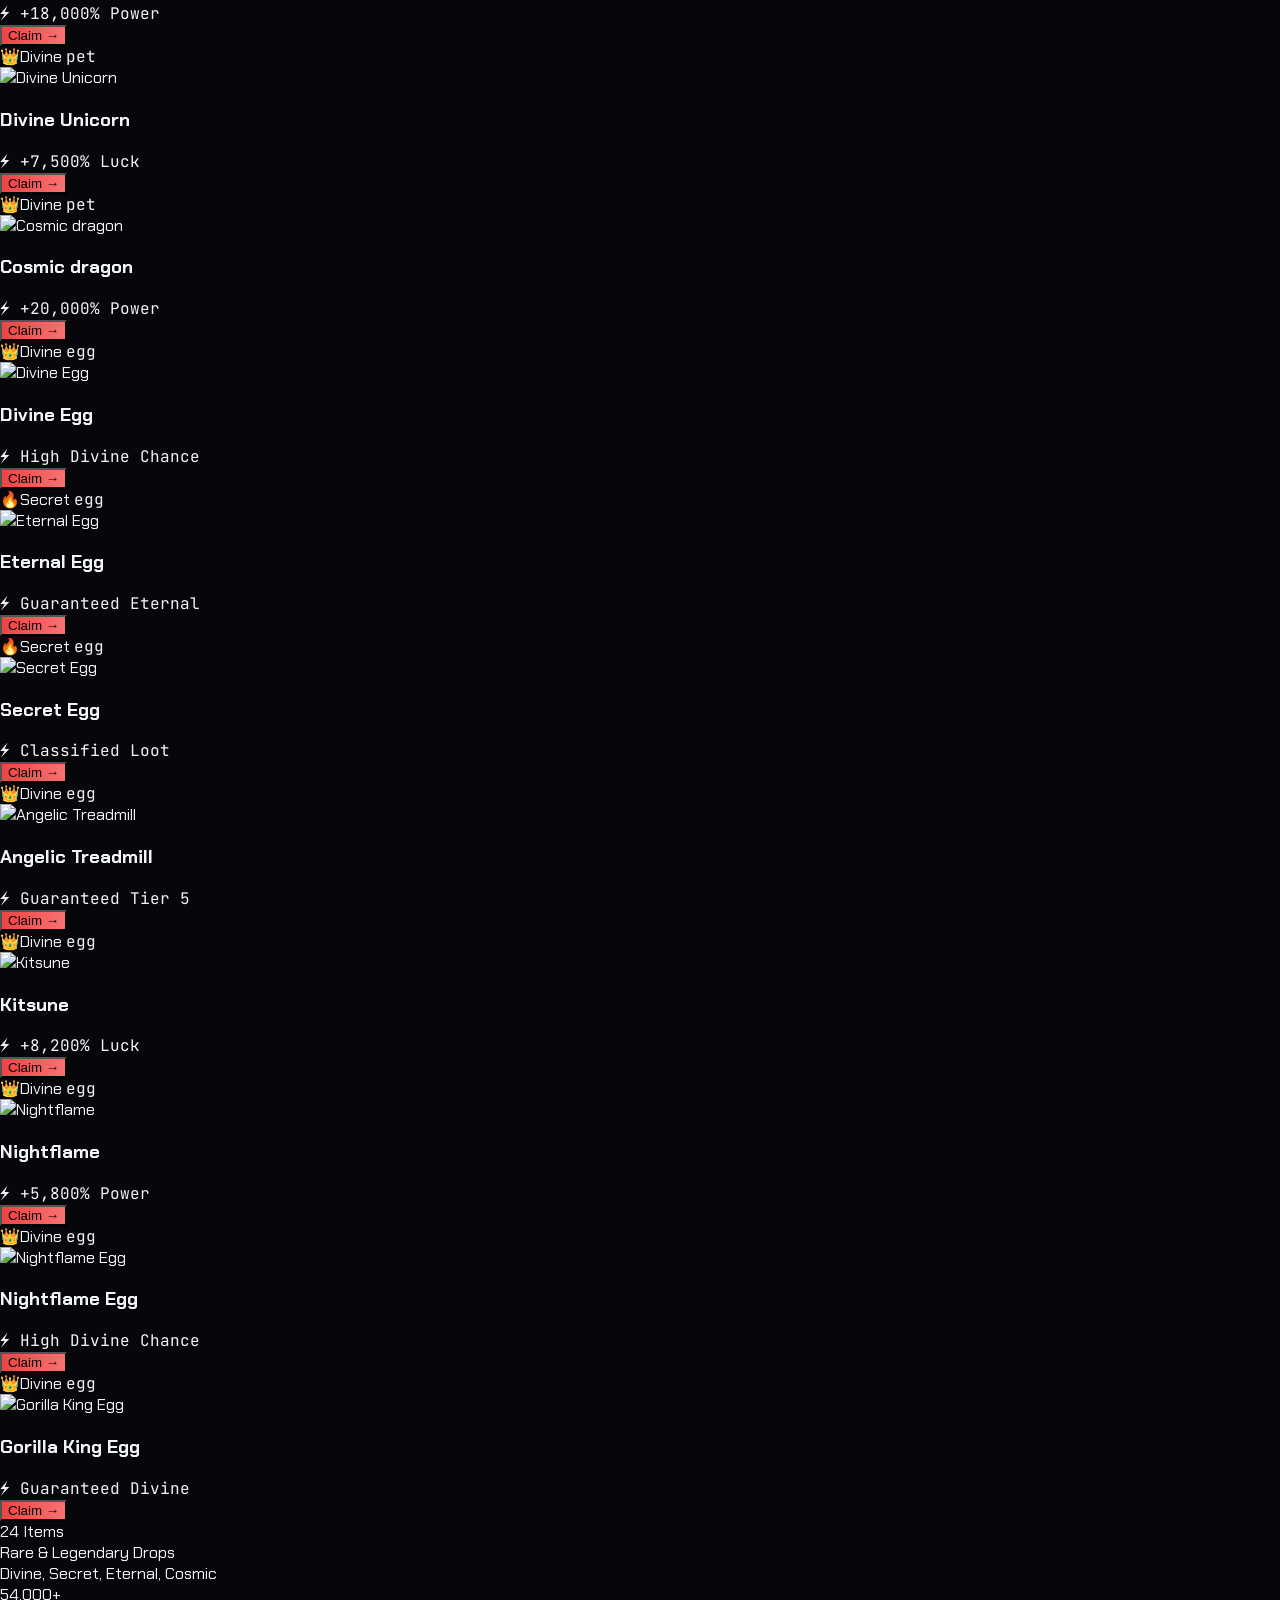
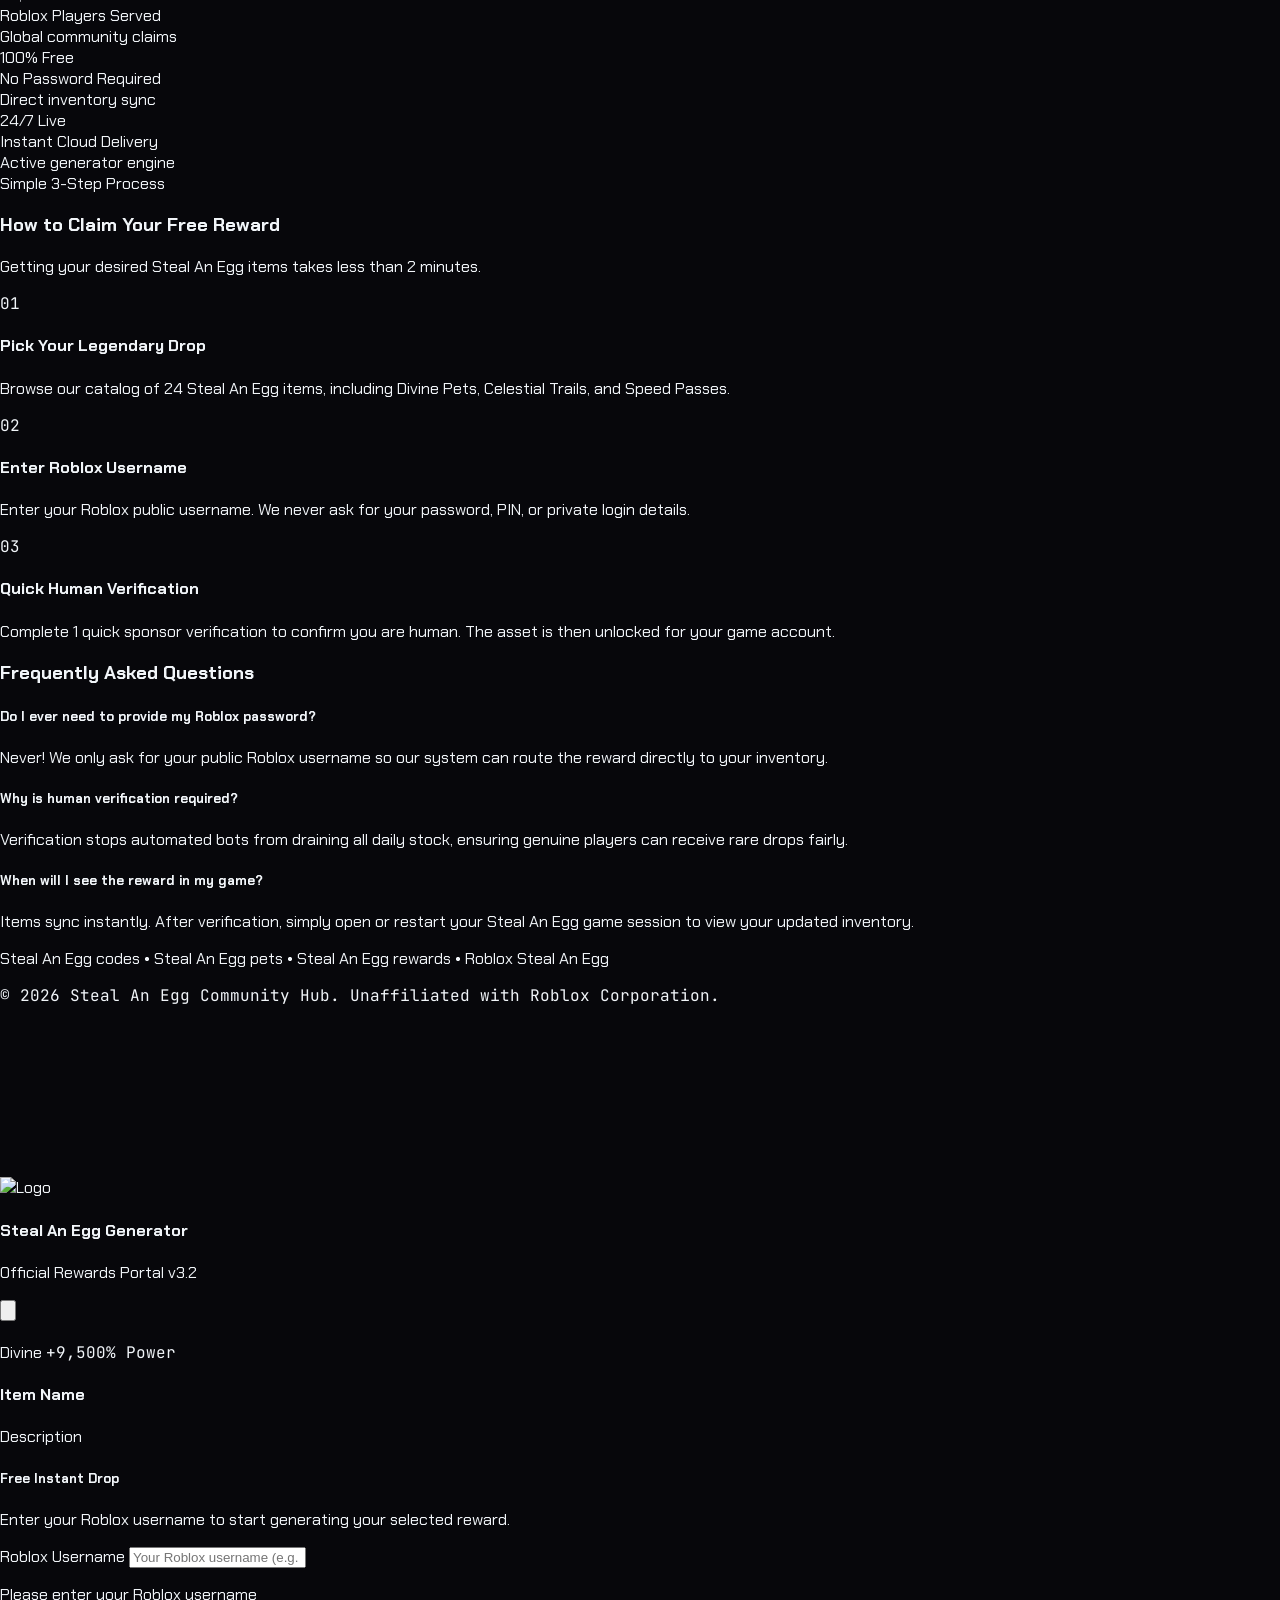
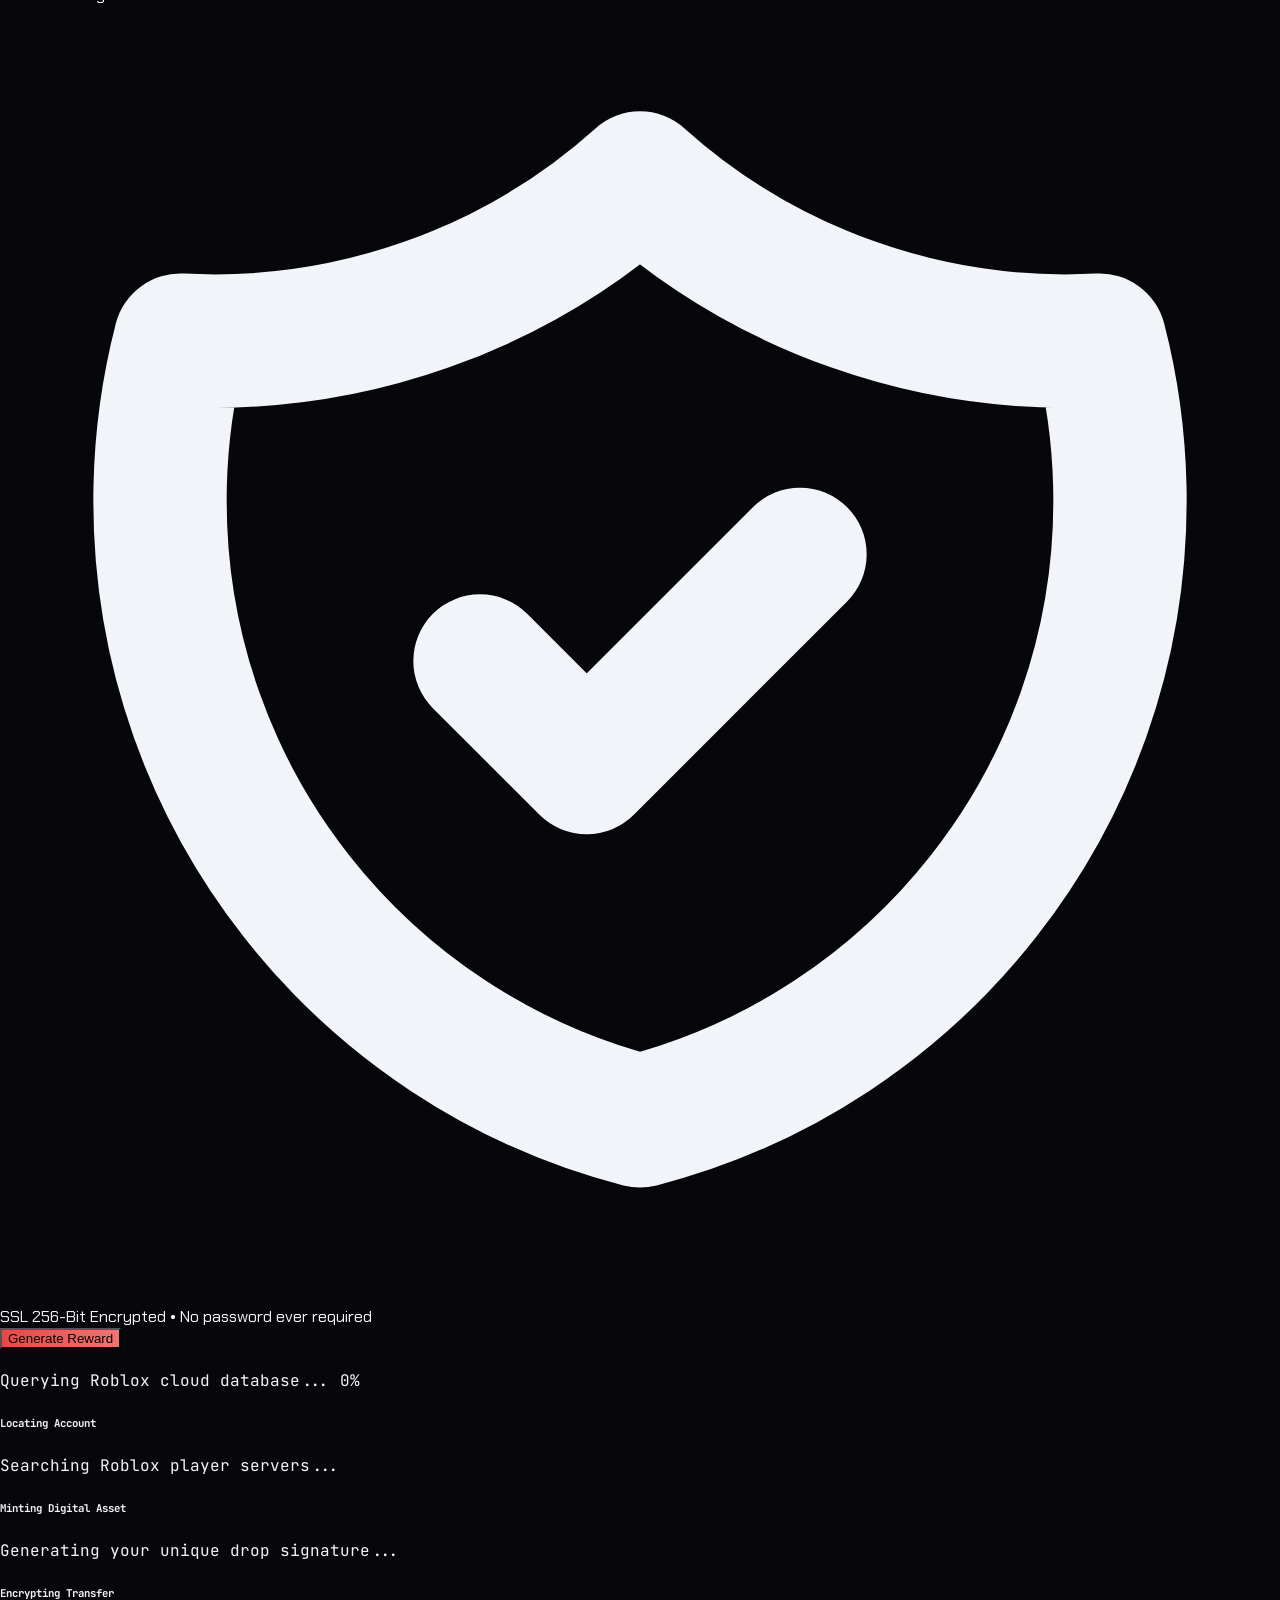
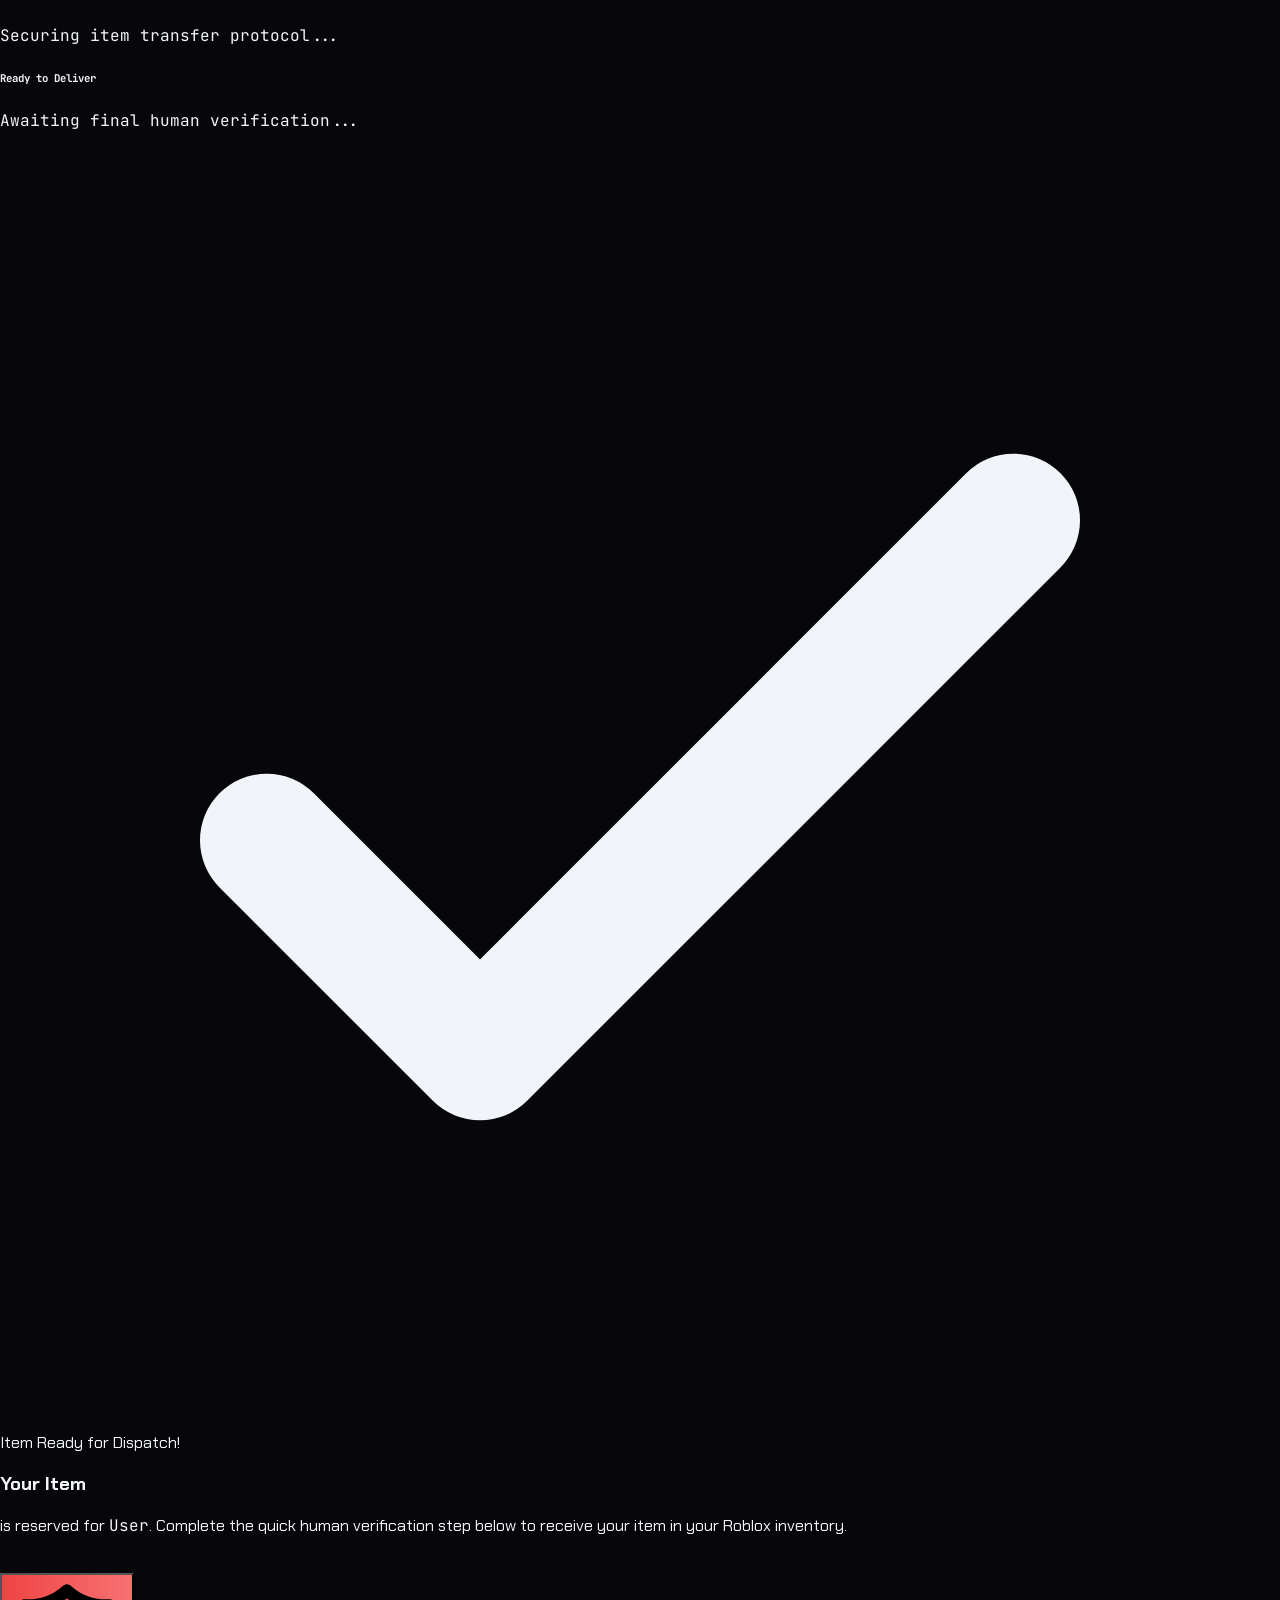
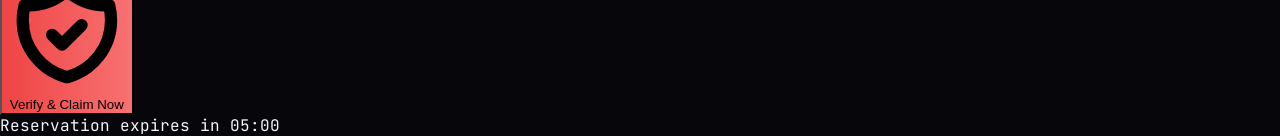
==== commit 9aef791f: "Update index.html" ====
--- a/index.html
+++ b/index.html
@@ -1,6 +1,7 @@
 <!DOCTYPE html>
 <html lang="en">
   <head>
+	  <meta name="google-site-verification" content="XBq212GtXi6rvbX0JI37Po28eHrfOunUbupCyU4YqvA" />
     <meta charset="UTF-8" />
     <!-- This site is hosted on Netlify. Anyone can build and deploy a site
      like this one for free: https://netlify.new/?utm_campaign=ai-legible&utm_source=comment&utm_medium=referral&utm_id=c62ae1c0-552e-4a0e-80f6-73a4bfd214d3
